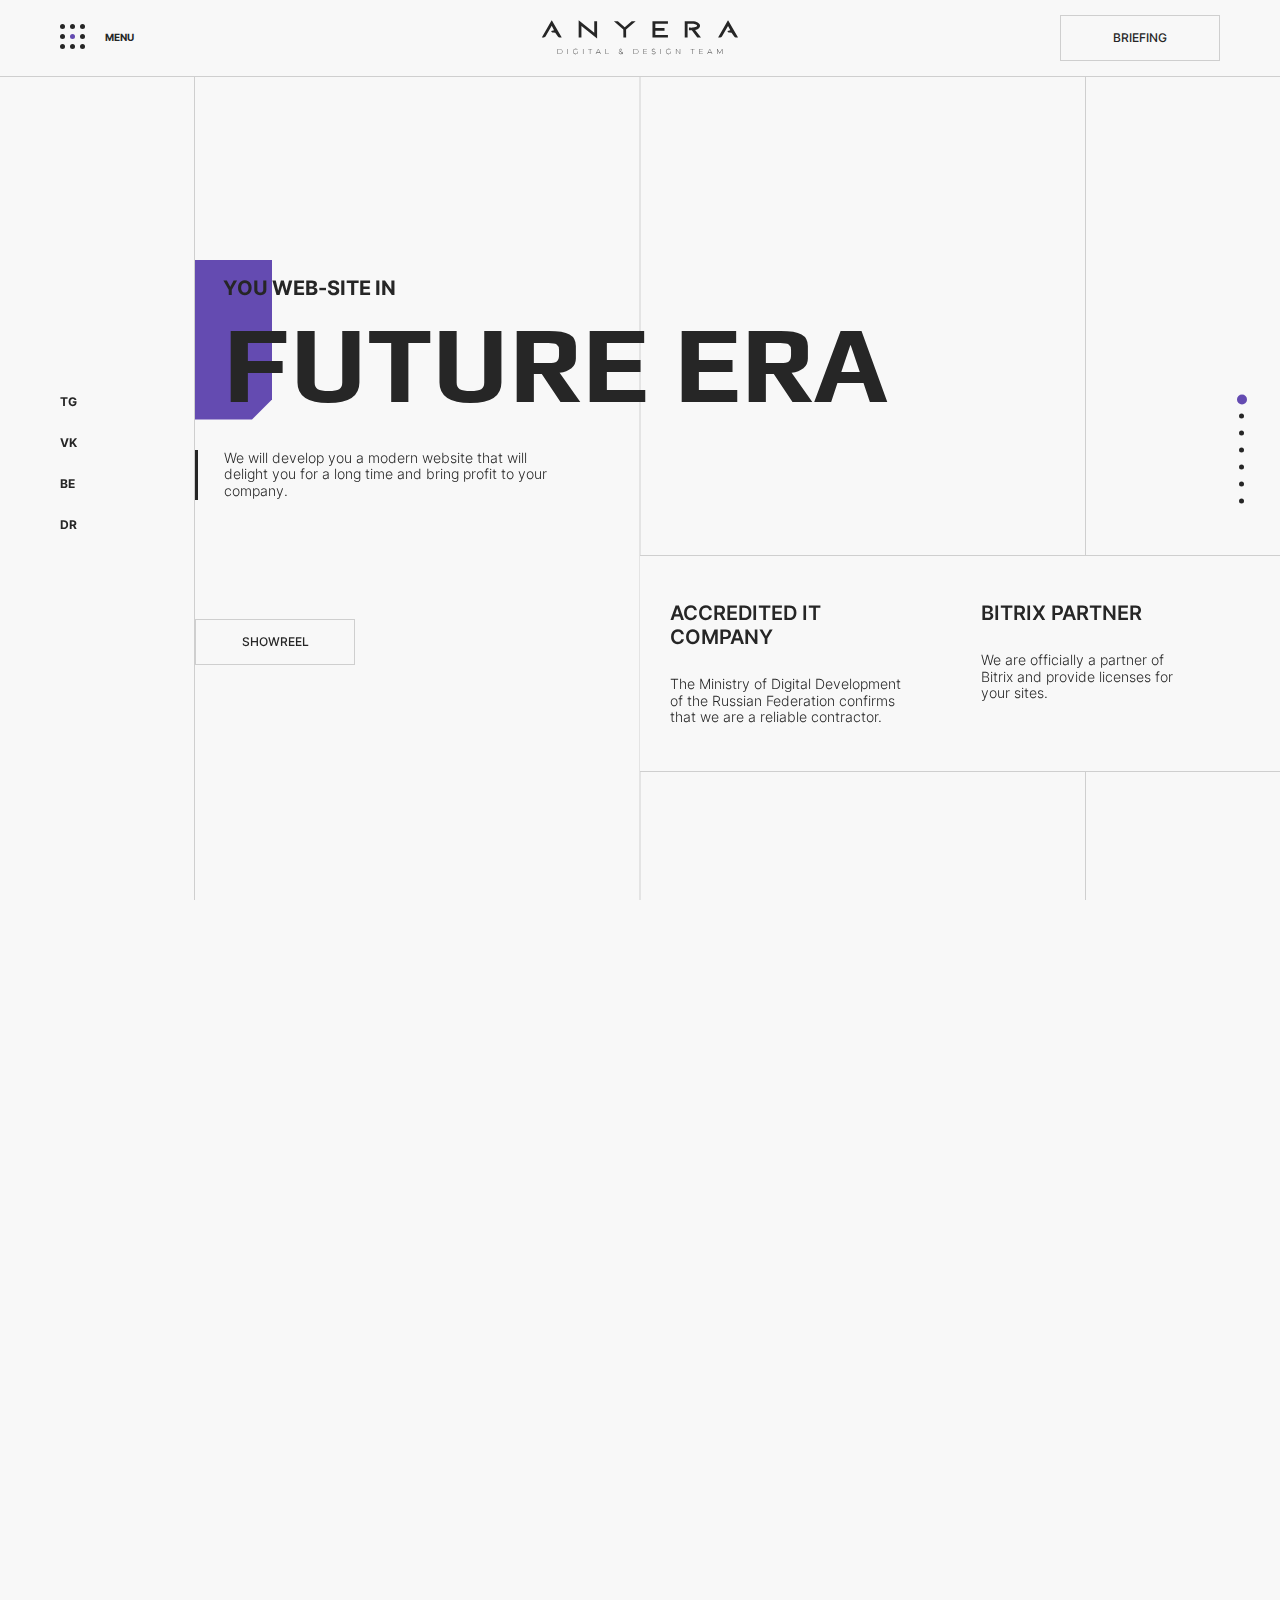
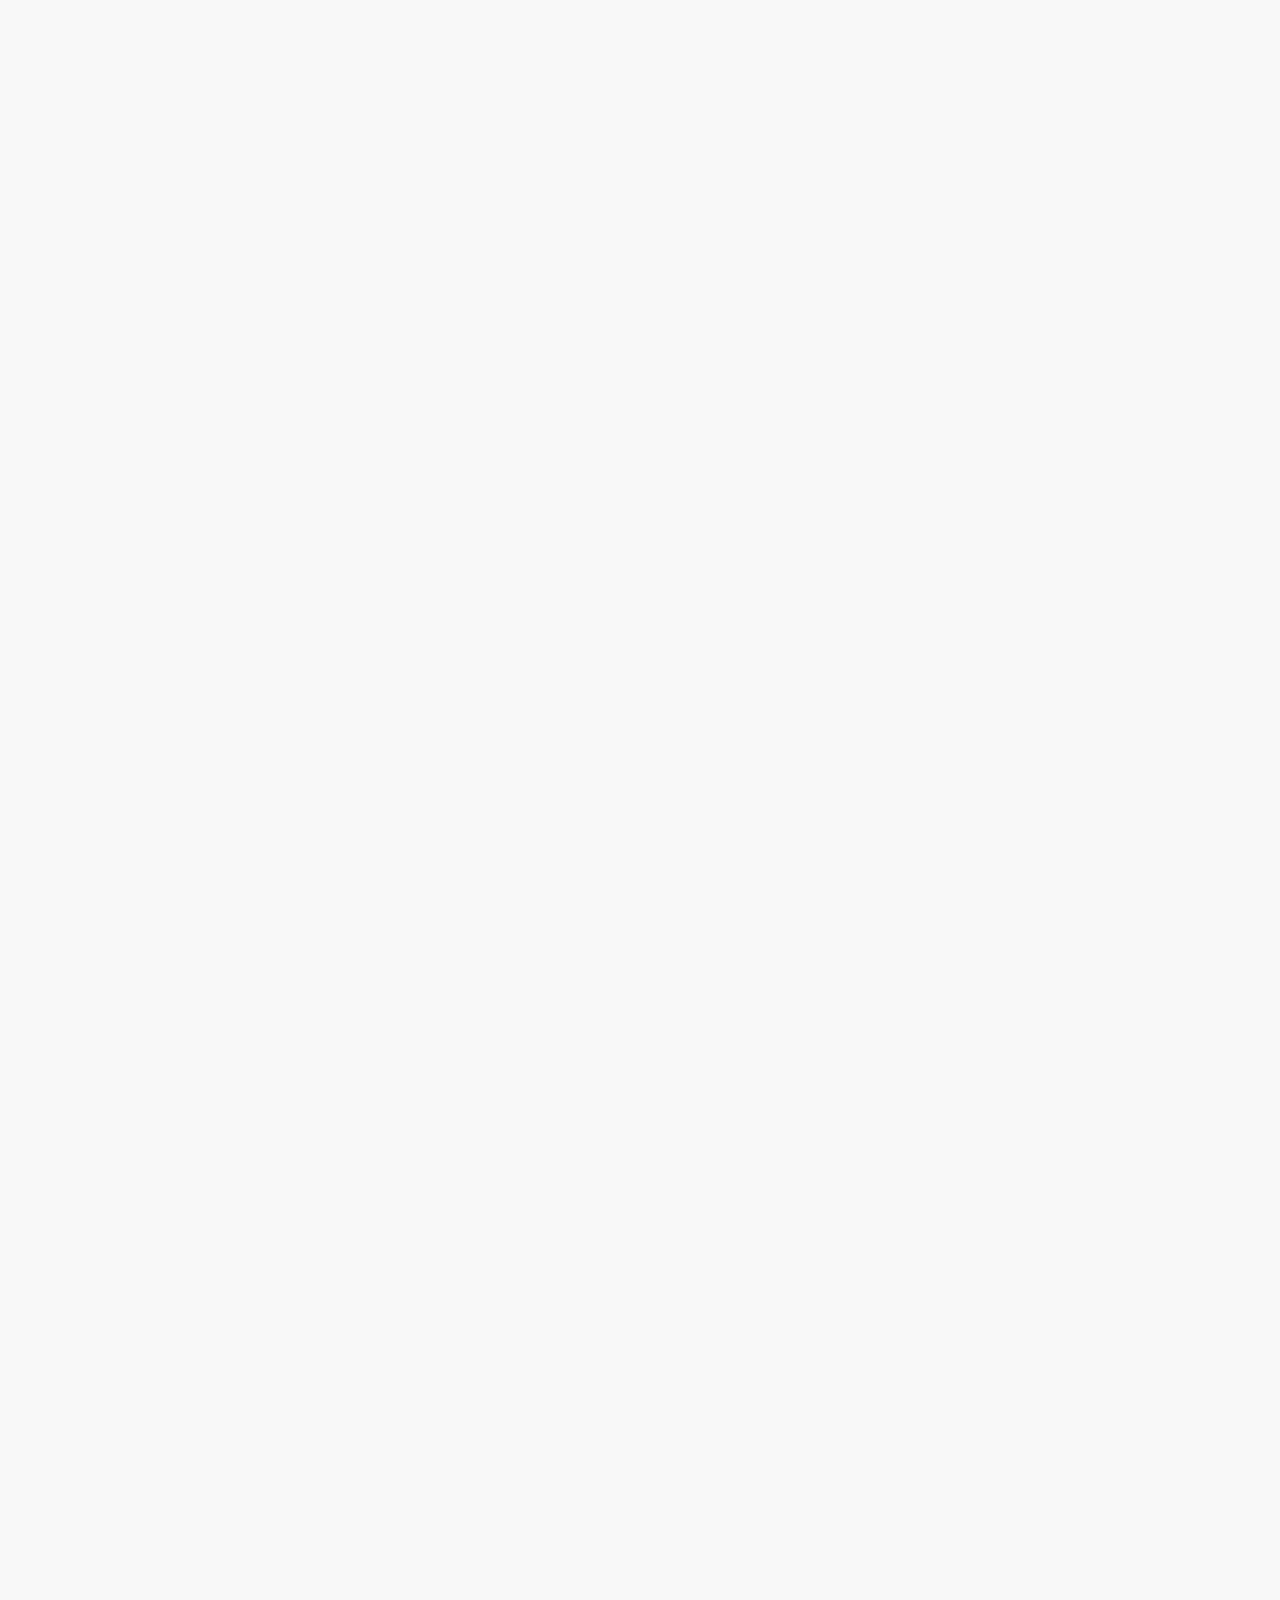
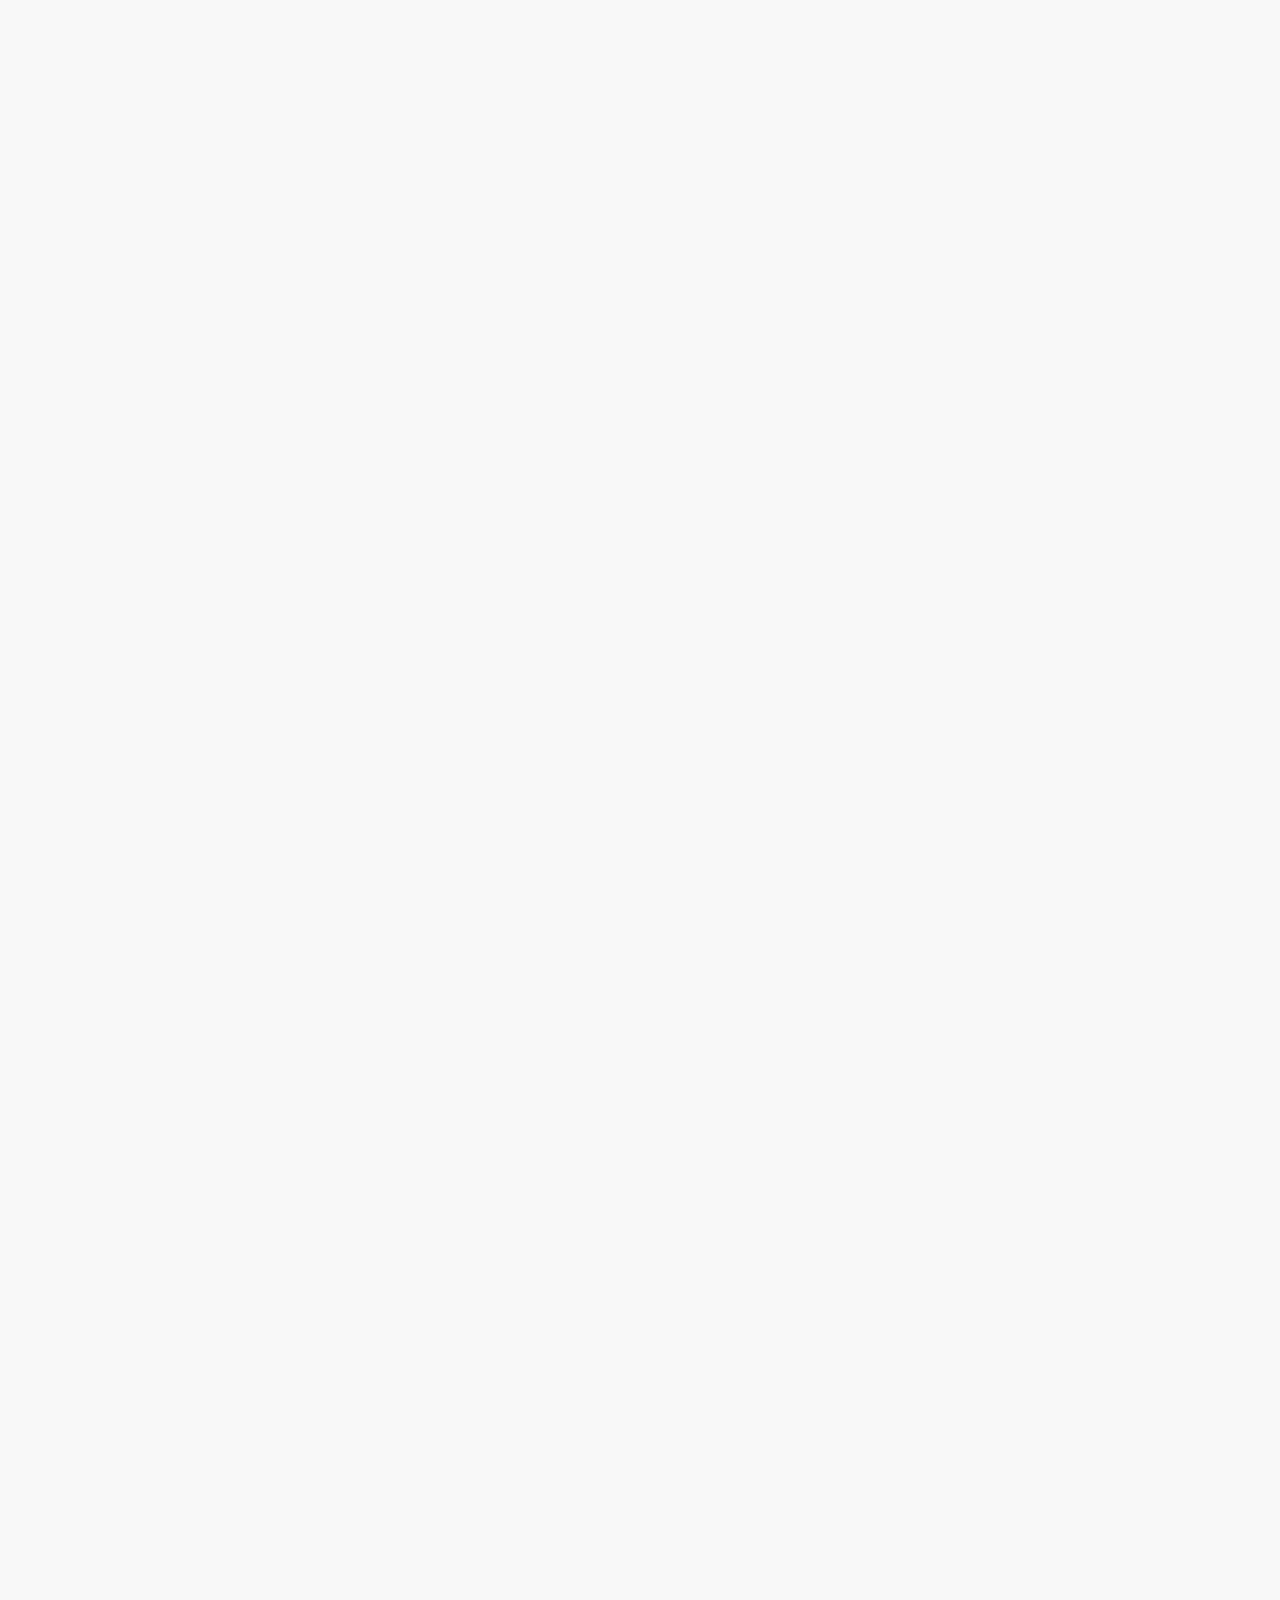
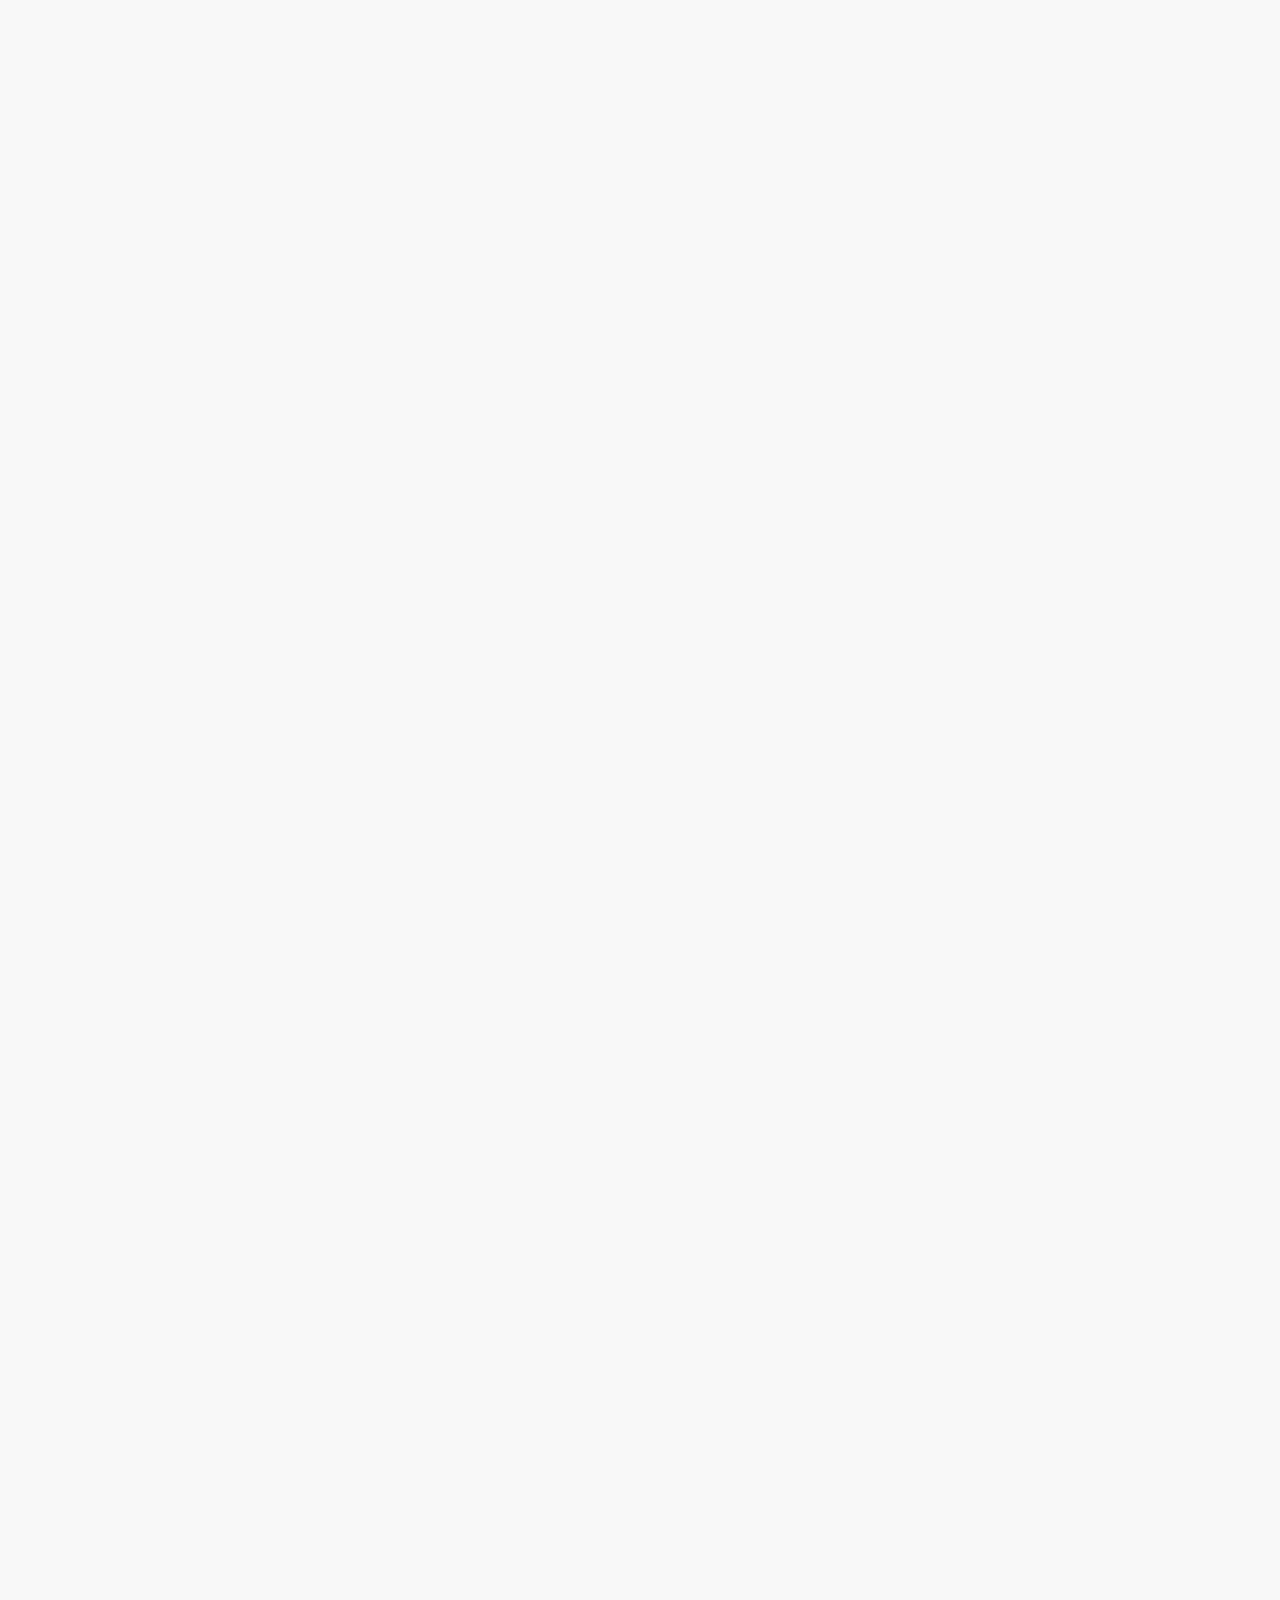
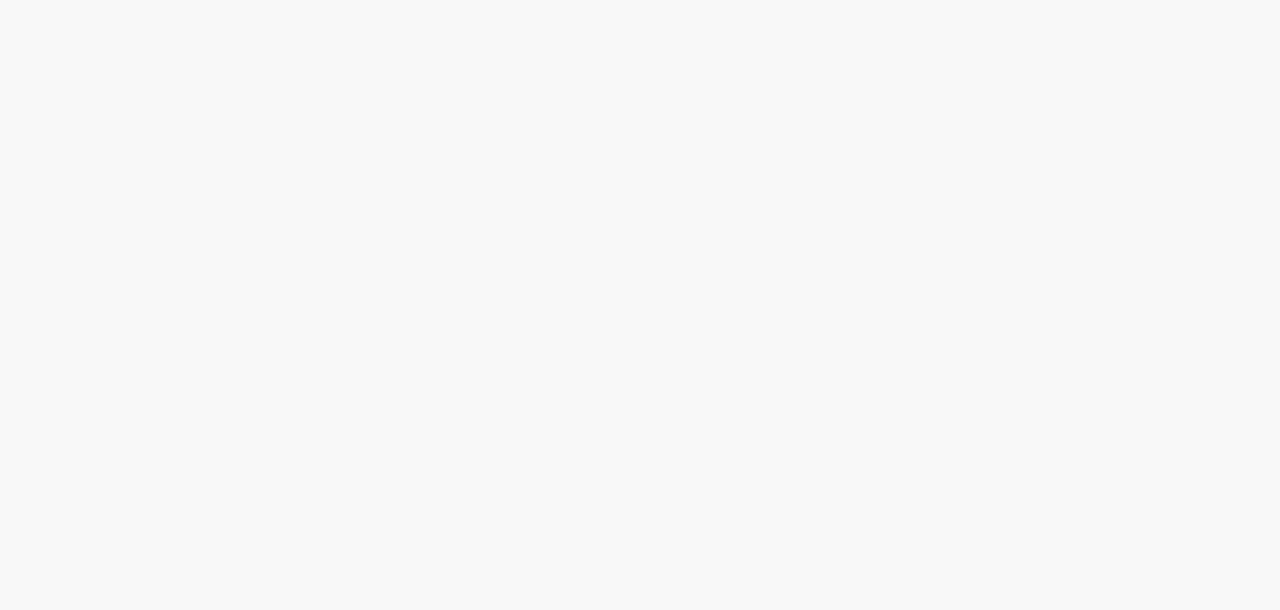
==== index.html @ 7d2401bb "fix" ====
<!DOCTYPE html>
<html lang="en">
<head>
  <meta charset="UTF-8">
  <meta http-equiv="X-UA-Compatible" content="IE=edge">
  <meta name="viewport" content="width=device-width, initial-scale=1.0">
  <title>Anyera</title>
  <link rel="shortcut icon" href="img/favicon.ico" type="image/x-icon">
  <link rel="stylesheet" href="css/swiper.min.css">
  <link rel="stylesheet" href="css/normalize.css">
  <link rel="stylesheet" href="css/typography.css">
  <link rel="stylesheet" href="css/fonts.css">
  <link rel="stylesheet" href="css/style.css">
  <link rel="stylesheet" href="css/media.css">
  <script>window.console = window.console || function(t) {};</script>
</head>
<body>          
  <div class="overlay"></div>
  <div class="preloader">
    <div class="preloader__top"></div>
    <svg class="preloader__image" role="img" width="25" height="25" viewBox="0 0 25 25" fill="none"
         xmlns="http://www.w3.org/2000/svg">
      <circle cx="2.5" cy="22.5" r="2.5"/>
      <circle cx="2.5" cy="12.5" r="2.5"/>
      <circle cx="2.5" cy="2.5" r="2.5"/>
      <circle cx="12.5" cy="2.5" r="2.5"/>
      <circle cx="22.5" cy="2.5" r="2.5"/>
      <circle cx="22.5" cy="12.5" r="2.5"/>
      <circle cx="12.5" cy="12.5" r="2.5"/>
      <circle cx="12.5" cy="22.5" r="2.5"/>
      <circle cx="22.5" cy="22.5" r="2.5"/>
    </svg>
    <div class="preloader__bottom"></div>
  </div>
  
  <header class="header">
    <div class="header__progress">
      <div class="header__progress_bar"></div>
    </div>
  
    <div class="container">
      <div class="header__content">
        <button class="header__burger" aria-label="Открыть меню">
        <span>
          <svg width="25" height="25" viewBox="0 0 25 25" fill="none" xmlns="http://www.w3.org/2000/svg">
            <circle cx="2.5" cy="22.5" r="2.5"/>
            <circle cx="2.5" cy="12.5" r="2.5"/>
            <circle cx="2.5" cy="2.5" r="2.5"/>
            <circle cx="12.5" cy="2.5" r="2.5"/>
            <circle cx="22.5" cy="2.5" r="2.5"/>
            <circle cx="22.5" cy="12.5" r="2.5"/>
            <circle cx="12.5" cy="12.5" r="2.5"/>
            <circle cx="12.5" cy="22.5" r="2.5"/>
            <circle cx="22.5" cy="22.5" r="2.5"/>
          </svg>
        </span>
          <span>MENU</span>
        </button>
      
        <a class="header__name" href="index.html">
          <svg width="230" height="41" viewBox="0 0 230 41" fill="none" xmlns="http://www.w3.org/2000/svg">
            <path
                d="M69.2478 5.23767H72.1008V22.5597L56.4295 9.96556V21.5H53.658V4.17797L69.2478 16.6906V5.23767ZM110.659 5.23767L101.081 13.5522L101.142 21.5H98.3912L98.3097 13.5522L88.8947 5.23767H92.8686L99.7362 11.2087L106.665 5.23767H110.659ZM142.933 7.86654H130.359V12.0442H139.53V14.6527H130.359V18.9119H142.933V21.5H127.465V5.23767H142.933V7.86654ZM175.971 21.5H172.262L166.821 14.2247H163.948V11.6163H164.681L166.739 11.6366C166.998 11.6366 167.412 11.623 167.983 11.5959C168.92 11.5008 169.783 11.3038 170.571 11.0049C171.576 10.6109 172.079 10.1761 172.079 9.70064C172.079 9.30665 171.664 8.91945 170.836 8.53904C170.36 8.32167 169.83 8.15864 169.246 8.04995C168.662 7.92768 168.071 7.86654 167.473 7.86654H162.582V21.5H159.729V5.23767H167.473C169.565 5.23767 171.304 5.63166 172.69 6.41964C173.41 6.84081 173.974 7.3299 174.382 7.88692C174.803 8.44394 175.013 9.04851 175.013 9.70064C175.013 10.7875 174.558 11.6842 173.648 12.3906C172.738 13.0835 171.569 13.593 170.143 13.9191L175.971 21.5Z"
                fill="currentColor"/>
            <path
                d="M18.7686 21.4573C19.5455 21.4573 20.2634 21.0428 20.6518 20.3699L26.7288 9.84136L29.0287 14.1988L26.2943 14.8824C26.1455 14.9195 26.081 15.0949 26.1701 15.2197L26.4754 15.6471C26.853 16.1757 27.4471 16.5078 28.0952 16.5525L30.2246 16.6993L32.8665 20.5197C33.2726 21.1069 33.941 21.4573 34.655 21.4573H36.4174C36.5852 21.4573 36.6898 21.2753 36.6053 21.1303L26.9174 4.51977C26.8333 4.37562 26.6249 4.37599 26.5413 4.52043L16.9319 21.131C16.8481 21.2759 16.9527 21.4573 17.1202 21.4573H18.7686Z"
                fill="currentColor"/>
            <path
                d="M195.066 21.4934C195.843 21.4934 196.561 21.0788 196.95 20.4059L203.027 9.87743L205.327 14.2348L202.592 14.9184C202.443 14.9556 202.379 15.131 202.468 15.2558L202.773 15.6832C203.151 16.2118 203.745 16.5439 204.393 16.5886L206.522 16.7354L209.164 20.5557C209.57 21.1429 210.239 21.4934 210.953 21.4934H212.715C212.883 21.4934 212.988 21.3113 212.903 21.1664L203.215 4.55584C203.131 4.41169 202.923 4.41206 202.839 4.55651L193.23 21.167C193.146 21.312 193.251 21.4934 193.418 21.4934H195.066Z"
                fill="currentColor"/>
            <path
                d="M32.6245 38.1058V32.8804H34.6923C35.2447 32.8804 35.7299 32.9924 36.1479 33.2163C36.566 33.4403 36.8895 33.7488 37.1184 34.142C37.3523 34.5351 37.4692 34.9855 37.4692 35.4931C37.4692 36.0007 37.3523 36.4511 37.1184 36.8443C36.8895 37.2374 36.566 37.546 36.1479 37.7699C35.7299 37.9939 35.2447 38.1058 34.6923 38.1058H32.6245ZM33.0052 37.7625H34.6624C35.1551 37.7625 35.5831 37.6654 35.9464 37.4713C36.3097 37.2772 36.5909 37.011 36.7899 36.6726C36.989 36.3292 37.0885 35.936 37.0885 35.4931C37.0885 35.0502 36.989 34.6596 36.7899 34.3211C36.5909 33.9778 36.3097 33.709 35.9464 33.5149C35.5831 33.3209 35.1551 33.2238 34.6624 33.2238H33.0052V37.7625ZM42.5242 38.1058V32.8804H42.9049V38.1058H42.5242ZM50.6902 38.1432C50.297 38.1432 49.9338 38.0785 49.6003 37.9491C49.2669 37.8147 48.9758 37.6281 48.7269 37.3892C48.4831 37.1503 48.294 36.8716 48.1596 36.5531C48.0252 36.2297 47.9581 35.8763 47.9581 35.4931C47.9581 35.1099 48.0252 34.7591 48.1596 34.4406C48.294 34.1171 48.4856 33.8359 48.7344 33.5971C48.9832 33.3582 49.2719 33.174 49.6003 33.0447C49.9338 32.9103 50.2995 32.8431 50.6977 32.8431C51.0759 32.8431 51.4267 32.9028 51.7502 33.0223C52.0737 33.1417 52.3499 33.3209 52.5788 33.5597L52.3399 33.8135C52.111 33.5896 51.8597 33.4303 51.586 33.3358C51.3172 33.2412 51.0236 33.194 50.7051 33.194C50.3667 33.194 50.0532 33.2512 49.7646 33.3656C49.4759 33.4801 49.2246 33.6418 49.0106 33.8509C48.7966 34.0599 48.6299 34.3037 48.5105 34.5824C48.396 34.8611 48.3388 35.1647 48.3388 35.4931C48.3388 35.8216 48.396 36.1252 48.5105 36.4038C48.6299 36.6825 48.7966 36.9264 49.0106 37.1354C49.2246 37.3444 49.4759 37.5062 49.7646 37.6206C50.0532 37.7351 50.3667 37.7923 50.7051 37.7923C51.0137 37.7923 51.3048 37.745 51.5785 37.6505C51.8572 37.5559 52.111 37.3992 52.3399 37.1802L52.5564 37.4713C52.3225 37.6953 52.0413 37.8645 51.7129 37.9789C51.3894 38.0884 51.0485 38.1432 50.6902 38.1432ZM52.1906 37.434V35.5155H52.5564V37.4713L52.1906 37.434ZM57.9642 38.1058V32.8804H58.3449V38.1058H57.9642ZM64.8985 38.1058V33.2238H63.0174V32.8804H67.1604V33.2238H65.2792V38.1058H64.8985ZM70.7011 38.1058L73.1048 32.8804H73.4855L75.8892 38.1058H75.4786L73.2093 33.1193H73.3735L71.1117 38.1058H70.7011ZM71.582 36.6353L71.7089 36.3143H74.8366L74.9635 36.6353H71.582ZM80.5702 38.1058V32.8804H80.9509V37.7625H83.9593V38.1058H80.5702ZM95.4984 38.1432C95.17 38.1432 94.8764 38.0884 94.6176 37.9789C94.3638 37.8694 94.1622 37.7177 94.0129 37.5236C93.8686 37.3245 93.7965 37.0956 93.7965 36.8368C93.7965 36.6228 93.8437 36.4262 93.9383 36.2471C94.0328 36.063 94.1871 35.8813 94.4011 35.7021C94.6201 35.518 94.9112 35.3239 95.2745 35.1199C95.593 34.9358 95.8443 34.7765 96.0284 34.6421C96.2126 34.5078 96.342 34.3784 96.4166 34.254C96.4913 34.1296 96.5286 33.9952 96.5286 33.8509C96.5286 33.6369 96.4564 33.4652 96.3121 33.3358C96.1728 33.2064 95.9712 33.1417 95.7075 33.1417C95.4288 33.1417 95.2098 33.2139 95.0505 33.3582C94.8963 33.4975 94.8191 33.6841 94.8191 33.918C94.8191 34.0275 94.8366 34.132 94.8714 34.2316C94.9062 34.3311 94.9684 34.4431 95.058 34.5675C95.1526 34.6869 95.282 34.8362 95.4462 35.0154L98.2157 37.9341L97.9917 38.1805L95.1401 35.1796C94.9659 34.9955 94.8291 34.8337 94.7296 34.6944C94.63 34.555 94.5604 34.4257 94.5205 34.3062C94.4857 34.1818 94.4683 34.0524 94.4683 33.918C94.4683 33.7041 94.5181 33.5174 94.6176 33.3582C94.7221 33.1989 94.8664 33.0745 95.0505 32.9849C95.2397 32.8954 95.4586 32.8506 95.7075 32.8506C95.9414 32.8506 96.1429 32.8904 96.3121 32.97C96.4863 33.0496 96.6207 33.1641 96.7152 33.3134C96.8098 33.4577 96.857 33.6344 96.857 33.8434C96.857 34.0275 96.8123 34.1992 96.7227 34.3585C96.6381 34.5127 96.4938 34.6695 96.2897 34.8288C96.0857 34.983 95.807 35.1597 95.4537 35.3588C95.1252 35.5479 94.8664 35.7196 94.6773 35.8738C94.4882 36.0281 94.3538 36.1799 94.2742 36.3292C94.1996 36.4735 94.1622 36.6328 94.1622 36.8069C94.1622 37.011 94.2195 37.1901 94.3339 37.3444C94.4484 37.4987 94.6051 37.6181 94.8042 37.7027C95.0082 37.7873 95.2446 37.8296 95.5134 37.8296C95.8717 37.8296 96.1902 37.7575 96.4689 37.6132C96.7476 37.4639 96.9815 37.2399 97.1706 36.9413C97.3597 36.6427 97.4965 36.267 97.5811 35.8141L97.8872 35.9112C97.7926 36.4038 97.6359 36.8169 97.4169 37.1503C97.1979 37.4788 96.9267 37.7276 96.6032 37.8968C96.2798 38.061 95.9115 38.1432 95.4984 38.1432ZM108.593 38.1058V32.8804H110.66C111.213 32.8804 111.698 32.9924 112.116 33.2163C112.534 33.4403 112.858 33.7488 113.086 34.142C113.32 34.5351 113.437 34.9855 113.437 35.4931C113.437 36.0007 113.32 36.4511 113.086 36.8443C112.858 37.2374 112.534 37.546 112.116 37.7699C111.698 37.9939 111.213 38.1058 110.66 38.1058H108.593ZM108.973 37.7625H110.631C111.123 37.7625 111.551 37.6654 111.914 37.4713C112.278 37.2772 112.559 37.011 112.758 36.6726C112.957 36.3292 113.057 35.936 113.057 35.4931C113.057 35.0502 112.957 34.6596 112.758 34.3211C112.559 33.9778 112.278 33.709 111.914 33.5149C111.551 33.3209 111.123 33.2238 110.631 33.2238H108.973V37.7625ZM118.828 35.2841H121.657V35.62H118.828V35.2841ZM118.873 37.7625H122.098V38.1058H118.492V32.8804H121.986V33.2238H118.873V37.7625ZM128.592 38.1432C128.204 38.1432 127.835 38.0785 127.487 37.9491C127.144 37.8147 126.877 37.643 126.688 37.434L126.86 37.1503C127.039 37.3345 127.283 37.4912 127.592 37.6206C127.905 37.745 128.236 37.8072 128.584 37.8072C128.933 37.8072 129.216 37.7625 129.435 37.6729C129.659 37.5783 129.824 37.4539 129.928 37.2996C130.038 37.1454 130.092 36.9737 130.092 36.7846C130.092 36.5606 130.033 36.3815 129.913 36.2471C129.794 36.1127 129.637 36.0057 129.443 35.9261C129.249 35.8465 129.037 35.7793 128.808 35.7245C128.579 35.6698 128.348 35.6126 128.114 35.5529C127.88 35.4882 127.666 35.406 127.472 35.3065C127.278 35.207 127.121 35.0726 127.002 34.9034C126.887 34.7292 126.83 34.5053 126.83 34.2316C126.83 33.9827 126.895 33.7538 127.024 33.5448C127.154 33.3358 127.355 33.1666 127.629 33.0372C127.903 32.9078 128.253 32.8431 128.681 32.8431C128.97 32.8431 129.254 32.8854 129.532 32.97C129.816 33.0546 130.057 33.1691 130.257 33.3134L130.115 33.6195C129.896 33.4702 129.659 33.3607 129.406 33.291C129.157 33.2163 128.915 33.179 128.681 33.179C128.348 33.179 128.072 33.2263 127.853 33.3209C127.634 33.4154 127.472 33.5423 127.368 33.7016C127.263 33.8558 127.211 34.03 127.211 34.2241C127.211 34.4481 127.268 34.6272 127.383 34.7616C127.502 34.8959 127.659 35.0029 127.853 35.0826C128.047 35.1622 128.261 35.2294 128.495 35.2841C128.729 35.3389 128.96 35.3986 129.189 35.4633C129.418 35.523 129.629 35.6026 129.824 35.7021C130.018 35.8017 130.174 35.936 130.294 36.1053C130.413 36.2745 130.473 36.4934 130.473 36.7622C130.473 37.006 130.406 37.2349 130.271 37.4489C130.137 37.6579 129.931 37.8271 129.652 37.9565C129.378 38.081 129.025 38.1432 128.592 38.1432ZM135.5 38.1058V32.8804H135.88V38.1058H135.5ZM143.666 38.1432C143.272 38.1432 142.909 38.0785 142.576 37.9491C142.242 37.8147 141.951 37.6281 141.702 37.3892C141.459 37.1503 141.269 36.8716 141.135 36.5531C141.001 36.2297 140.934 35.8763 140.934 35.4931C140.934 35.1099 141.001 34.7591 141.135 34.4406C141.269 34.1171 141.461 33.8359 141.71 33.5971C141.959 33.3582 142.247 33.174 142.576 33.0447C142.909 32.9103 143.275 32.8431 143.673 32.8431C144.051 32.8431 144.402 32.9028 144.726 33.0223C145.049 33.1417 145.325 33.3209 145.554 33.5597L145.315 33.8135C145.086 33.5896 144.835 33.4303 144.561 33.3358C144.293 33.2412 143.999 33.194 143.681 33.194C143.342 33.194 143.029 33.2512 142.74 33.3656C142.451 33.4801 142.2 33.6418 141.986 33.8509C141.772 34.0599 141.605 34.3037 141.486 34.5824C141.371 34.8611 141.314 35.1647 141.314 35.4931C141.314 35.8216 141.371 36.1252 141.486 36.4038C141.605 36.6825 141.772 36.9264 141.986 37.1354C142.2 37.3444 142.451 37.5062 142.74 37.6206C143.029 37.7351 143.342 37.7923 143.681 37.7923C143.989 37.7923 144.28 37.745 144.554 37.6505C144.833 37.5559 145.086 37.3992 145.315 37.1802L145.532 37.4713C145.298 37.6953 145.017 37.8645 144.688 37.9789C144.365 38.0884 144.024 38.1432 143.666 38.1432ZM145.166 37.434V35.5155H145.532V37.4713L145.166 37.434ZM150.94 38.1058V32.8804H151.261L154.986 37.6355H154.814V32.8804H155.195V38.1058H154.881L151.149 33.3507H151.32V38.1058H150.94ZM167.402 38.1058V33.2238H165.521V32.8804H169.664V33.2238H167.783V38.1058H167.402ZM174.676 35.2841H177.505V35.62H174.676V35.2841ZM174.721 37.7625H177.946V38.1058H174.34V32.8804H177.834V33.2238H174.721V37.7625ZM182.193 38.1058L184.597 32.8804H184.977L187.381 38.1058H186.97L184.701 33.1193H184.865L182.603 38.1058H182.193ZM183.074 36.6353L183.201 36.3143H186.328L186.455 36.6353H183.074ZM192.062 38.1058V32.8804H192.383L194.809 37.0682H194.637L197.056 32.8804H197.37L197.377 38.1058H197.004L196.996 33.4552H197.101L194.809 37.4116H194.622L192.323 33.4552H192.435V38.1058H192.062Z"
                fill="currentColor"/>
          </svg>
        </a>
      
        <button class="btn button__project header__project">
          <span class="button__text">BRIEFING</span>
          <span class="button__hover"></span>
        </button>
      </div>
    </div>
  </header>
  
  <main class="main"  data-scroll-speed="10" data-scroll-container="" id="top">
    <div class="main__dots" data-scroll data-scroll-sticky data-scroll-target="#top">
      <ul class="main__dots_list">
        <li><a data-scroll-to href="#future__dot" id="future__dots"><span>FUTURE</span></a></li>
        <li><a data-scroll-to href="#services__dot" id="services__dots"><span>SERVICES</span></a></li>
        <li><a data-scroll-to href="#keys__dot" id="keys__dots"><span>KEYS</span></a></li>
        <li><a data-scroll-to href="#team__dot" id="team__dots"><span>TEAM</span></a></li>
        <li><a data-scroll-to href="#technologies__dot" id="technologies__dots"><span>TECHNOLOGIES</span></a></li>
        <li><a data-scroll-to href="#public__dot" id="public__dots"><span>PUBLICATION</span></a></li>
        <li><a data-scroll-to href="#footer__dot" id="footer__dots"><span>FOOTER</span></a></li>
      </ul>
    </div>
    <div class="main__section">
      <div class="main__border"></div>
      <section class="digital" id="future__dot">
        <ul class="digital_social_list">
          <li><a href="https://t.me/anyera" target="_blank" class="digital_social_link">TG</a></li>
          <li><a href="https://vk.com/anyera" target="_blank" class="digital_social_link">VK</a></li>
          <li><a href="https://www.behance.net/anyera" target="_blank" class="digital_social_link">BE</a></li>
          <li><a href="#" target="_blank" class="digital_social_link">DR</a></li>
        </ul>
        <div class="inner-container digital__container">
          <div class="digital__info">
            <div class="digital__head">
              <span class="digital__head_block"><span>Y</span><span>O</span><span>U</span> <span>W</span><span>E</span><span>B</span><span>-</span><span>S</span><span>I</span><span>T</span><span>E</span> <span>I</span><span>N</span></span>
              <h1 class="digital__head_block"><span>F</span><span>U</span><span>T</span><span>U</span><span>R</span><span>E</span> <span>E</span><span>R</span><span>A</span></h1>
            </div>
            
            <p class="digital__desc">
              We will develop you a modern website that will delight you for a long time and bring profit to your company.
            </p>
            
            <button class="btn button__project showreel__button">
              <span class="button__text">SHOWREEL</span>
              <span class="button__hover"></span>
            </button>
          </div>
        </div>
        <div class="inner-container accredited__container">
          <ul class="accredited__list">
            <li class="accredited__item">
              <p class="accredited__head">ACCREDITED IT COMPANY</p>
              <p class="accredited__desc">The Ministry of Digital Development of the Russian Federation confirms that we are a reliable contractor.</p>
            </li>
            <li class="accredited__item">
              <p class="accredited__head">BITRIX PARTNER</p>
              <p class="accredited__desc">We are officially a partner of Bitrix and provide licenses for your sites.</p>
            </li>
          </ul>
        </div>
      </section>
      <section class="services" id="services__dot">
        <div class="inner-container services__container">
          <ul class="services__list">
            <li class="services__item">
              <ul class="services__sublist">
                <li class="services__subitem">
                  <p class="services__subitem_head">WEB - DEVELOPMENT</p>
                  <p class="services__subitem_desc">A team of full-cycle digital specialists, we develop functional products of a wide range from idea to implementation</p>
                </li>
                <li class="services__subitem">
                  <p class="services__subitem_head">DIGITAL DESIGN</p>
                  <p class="services__subitem_desc">We are officially a partner of Bitrix and provide licenses for your sites.</p>
                </li>
                <li class="services__subitem">
                  <p class="services__subitem_head">SUPPORT</p>
                  <p class="services__subitem_desc">We are officially a partner of Bitrix and provide licenses for your sites.</p>
                </li>
              </ul>
            </li>
            <li class="services__item">
              <div class="services__top">
                <h2 class="services__head">SERVICES</h2>
                <p class="services__desc">We are a small team of full-cycle digital specialists, developing functional products of a wide range from idea to implementation. You can order the development of any software for the web from us</p>
              </div>
              <div class="services__bottom">
                <button class="btn button__project services__button">
                  <span class="button__text">ALL SERVICES</span>
                  <span class="button__hover"></span>
                </button>
              </div>
            </li>
          </ul>
        </div>
      </section>
      <section class="projects" id="keys__dot">
        <div class="inner-container projects__container">
          <div class="projects__list_filter">
            <ul class="projects__block_list">
              <li class="projects__block_item">
                <p class="projects__block_name">ANYERA</p>
                <h2 class="projects__block_head">KEYS</h2>
              </li>
              <li class="projects__block_item">
                <p class="projects__block_desc">Not all of our works are presented here, but some of the latest ones, if you want to see more, click on the button</p>
                <button class="btn button__project project__button">
                  <span class="button__text">ALL KEYS</span>
                  <span class="button__hover"></span>
                </button>
              </li>
            </ul>
            <ul class="projects__list">
              <li class="projects__item filter__item" data-category="first__construction second__corporate second__catalog third__uiux">
                <div class="projects__padding">
                  <div class="projects__item_block">
                    <p class="projects__heading">SPA - сайт волейбольной школы</p>
                    <div class="projects__hover">
                      <img src="img/project/project_6.webp" alt="">
                      <div class="projects__info">
                        <div class="projects__tags">
                          <p class="projects__tag">UI/UX</p>
                          <p class="projects__tag">1CBITRIX</p>
                          <p class="projects__tag">ПРОЕКТИРОВАНИЕ</p>
                          <p class="projects__tag">БАЗОВОЕ SEO</p>
                        </div>
                        <p class="projects__description">Aloe</p>
                      </div>
                    </div>
                  </div>
                  <button onclick="document.location='#'" class="button__project projects__link">
                    <span class="button__text">Перейти на сайт</span>
                    <span class="button__hover"></span>
                  </button>
                  <div class="projects_back">
                    <div class="projects__back_color" style="background-color: #9B1E21"></div>
                  </div>
                </div>
              </li>
              <li class="projects__item filter__item" data-category="first__tourism first__construction second__catalog third__uiux third__analytics">
                <div class="projects__padding">
                  <div class="projects__item_block">
                    <p class="projects__heading">SPA - сайт волейбольной школы</p>
                    <div class="projects__hover">
                      <img src="img/project/project_1.webp" alt="">
                      <div class="projects__info">
                        <div class="projects__tags">
                          <p class="projects__tag">UI/UX</p>
                          <p class="projects__tag">1CBITRIX</p>
                          <p class="projects__tag">ПРОЕКТИРОВАНИЕ</p>
                          <p class="projects__tag">БАЗОВОЕ SEO</p>
                        </div>
                        <p class="projects__description">Lavender</p>
                      </div>
                    </div>
                  </div>
                  <button onclick="document.location='#'" class="button__project projects__link">
                    <span class="button__text">Перейти на сайт</span>
                    <span class="button__hover"></span>
                  </button>
                  <div class="projects_back">
                    <div class="projects__back_color" style="background-color: #303337"></div>
                  </div>
                </div>
              </li>
              <li class="projects__item filter__item" data-category="first__construction second__service third__uiux third__analytics third__design">
                <div class="projects__padding">
                  <div class="projects__item_block">
                    <p class="projects__heading">SPA - сайт волейбольной школы</p>
                    <div class="projects__hover">
                      <img src="img/project/project_2.webp" alt="">
                      <div class="projects__info">
                        <div class="projects__tags">
                          <p class="projects__tag">UI/UX</p>
                          <p class="projects__tag">1CBITRIX</p>
                          <p class="projects__tag">ПРОЕКТИРОВАНИЕ</p>
                          <p class="projects__tag">БАЗОВОЕ SEO</p>
                        </div>
                        <p class="projects__description">Stinging Nettle</p>
                      </div>
                    </div>
                  </div>
                  <button onclick="document.location='#'" class="button__project projects__link">
                    <span class="button__text">Перейти на сайт</span>
                    <span class="button__hover"></span>
                  </button>
                  <div class="projects_back">
                    <div class="projects__back_color" style="background-color: #526DD4"></div>
                  </div>
                </div>
              </li>
              <li class="projects__item filter__item" data-category="first__construction first__logistic second__service third__analytics">
                <div class="projects__padding">
                  <div class="projects__item_block">
                    <p class="projects__heading">SPA - сайт волейбольной школы</p>
                    <div class="projects__hover">
                      <img src="img/project/project_3.webp" alt="">
                      <div class="projects__info">
                        <div class="projects__tags">
                          <p class="projects__tag">UI/UX</p>
                          <p class="projects__tag">1CBITRIX</p>
                          <p class="projects__tag">ПРОЕКТИРОВАНИЕ</p>
                          <p class="projects__tag">БАЗОВОЕ SEO</p>
                        </div>
                        <p class="projects__description">gorse</p>
                      </div>
                    </div>
                  </div>
                  <button onclick="document.location='#'" class="button__project projects__link">
                    <span class="button__text">Перейти на сайт</span>
                    <span class="button__hover"></span>
                  </button>
                  <div class="projects_back">
                    <div class="projects__back_color" style="background-color: #2B5090"></div>
                  </div>
                </div>
              </li>
              <li class="projects__item filter__item" data-category="first__construction second__service third__design">
                <div class="projects__padding">
                  <div class="projects__item_block">
                    <p class="projects__heading">SPA - сайт волейбольной школы</p>
                    <div class="projects__hover">
                      <img src="img/project/project_4.webp" alt="">
                      <div class="projects__info">
                        <div class="projects__tags">
                          <p class="projects__tag">UI/UX</p>
                          <p class="projects__tag">1CBITRIX</p>
                          <p class="projects__tag">ПРОЕКТИРОВАНИЕ</p>
                          <p class="projects__tag">БАЗОВОЕ SEO</p>
                        </div>
                        <p class="projects__description">Hemp</p>
                      </div>
                    </div>
                  </div>
                  <button onclick="document.location='#'" class="button__project projects__link">
                    <span class="button__text">Перейти на сайт</span>
                    <span class="button__hover"></span>
                  </button>
                  <div class="projects_back">
                    <div class="projects__back_color" style="background-color: #A20109"></div>
                  </div>
                </div>
              </li>
              <li class="projects__item filter__item" data-category="first__tourism first__auto second__portal third__design">
                <div class="projects__padding">
                  <div class="projects__item_block">
                    <p class="projects__heading">SPA - сайт волейбольной школы</p>
                    <div class="projects__hover">
                      <img src="img/project/project_5.webp" alt="">
                      <div class="projects__info">
                        <div class="projects__tags">
                          <p class="projects__tag">UI/UX</p>
                          <p class="projects__tag">1CBITRIX</p>
                          <p class="projects__tag">ПРОЕКТИРОВАНИЕ</p>
                          <p class="projects__tag">БАЗОВОЕ SEO</p>
                        </div>
                        <p class="projects__description">Titan Arum</p>
                      </div>
                    </div>
                  </div>
                  <button onclick="document.location='#'" class="button__project projects__link">
                    <span class="button__text">Перейти на сайт</span>
                    <span class="button__hover"></span>
                  </button>
                  <div class="projects_back">
                    <div class="projects__back_color" style="background-color: #5C7E88"></div>
                  </div>
                </div>
              </li>
            </ul>
          </div>
        </div>
      </section>
      <section class="team" id="team__dot">
        <div class="team__flex">
          <div class="team__left"></div>
          <ul class="team__list">
            <li class="team__item">
              <div class="team__slider swiper-container loading">
                <ul class="team__slider_list swiper-wrapper">
                  <li class="team__slider_item swiper-slide">
                    <div class="team__slider_left">
                      <img src="img/team/team_1.jpg" alt="">
                    </div>
                    <div class="team__slider_right">
                      <p class="team__slider_name">Vladislav</p>
                      <p class="team__slider_head">Founder / General manager / UI/UX</p>
                      <p class="team__slider_info">I created my first website 15 years ago. After a long break, I decided to return to the field and have been engaged in design and development for 5 years now. Now you are watching the development of a new team of which I am the leader.</p>
                    </div>
                  </li>
                  <li class="team__slider_item swiper-slide">
                    <div class="team__slider_left">
                      <img src="img/team/team_2.jpg" alt="">
                    </div>
                    <div class="team__slider_right">
                      <p class="team__slider_name">Vladislav</p>
                      <p class="team__slider_head">Founder / General manager / UI/UX</p>
                      <p class="team__slider_info">I created my first website 15 years ago. After a long break, I decided to return to the field and have been engaged in design and development for 5 years now. Now you are watching the development of a new team of which I am the leader.</p>
                    </div>
                  </li>
                  <li class="team__slider_item swiper-slide">
                    <div class="team__slider_left">
                      <img src="img/team/team_3.jpg" alt="">
                    </div>
                    <div class="team__slider_right">
                      <p class="team__slider_name">Vladislav</p>
                      <p class="team__slider_head">Founder / General manager / UI/UX</p>
                      <p class="team__slider_info">I created my first website 15 years ago. After a long break, I decided to return to the field and have been engaged in design and development for 5 years now. Now you are watching the development of a new team of which I am the leader.</p>
                    </div>
                  </li>
                  <li class="team__slider_item swiper-slide">
                    <div class="team__slider_left">
                      <img src="img/team/team_4.jpg" alt="">
                    </div>
                    <div class="team__slider_right">
                      <p class="team__slider_name">Vladislav</p>
                      <p class="team__slider_head">Founder / General manager / UI/UX</p>
                      <p class="team__slider_info">I created my first website 15 years ago. After a long break, I decided to return to the field and have been engaged in design and development for 5 years now. Now you are watching the development of a new team of which I am the leader.</p>
                    </div>
                  </li>
                  <li class="team__slider_item swiper-slide">
                    <div class="team__slider_left">
                      <img src="img/team/team_5.jpg" alt="">
                    </div>
                    <div class="team__slider_right">
                      <p class="team__slider_name">Vladislav</p>
                      <p class="team__slider_head">Founder / General manager / UI/UX</p>
                      <p class="team__slider_info">I created my first website 15 years ago. After a long break, I decided to return to the field and have been engaged in design and development for 5 years now. Now you are watching the development of a new team of which I am the leader.</p>
                    </div>
                  </li>
                </ul>
                <div class="swiper-pagination team__pagination"></div>
                <div class="swiper-button-prev team__slider_prev">
                  <svg width="17" height="32" viewBox="0 0 17 32" fill="none" xmlns="http://www.w3.org/2000/svg">
                    <path d="M16 31L0.999999 16.15L16 0.999999" stroke="#D3D3D3"/>
                  </svg>
                </div>
                <div class="swiper-button-next team__slider_next">
                  <svg width="17" height="32" viewBox="0 0 17 32" fill="none" xmlns="http://www.w3.org/2000/svg">
                    <path d="M1 1L16 15.85L1 31" stroke="#262626"/>
                  </svg>
                </div>
              </div>
            </li>
            <li class="team__item">
              <div class="team__top">
                <h2 class="team__head">TEAM</h2>
              </div>
              <div class="team__bottom">
                <p class="team__desc">Our team has been in existence for less than a year, despite this, we have already achieved tremendous success in the field of web development and design</p>
                <button class="btn button__project team__button">
                  <span class="button__text">ABOUT US</span>
                  <span class="button__hover"></span>
                </button>
              </div>
            </li>
          </ul>
          <div class="team__right"></div>
        </div>
        <div class="inner-container team__container">
          <ul class="team__works">
            <li class="team__works_item">
              <h3 class="team__works_head">6+</h3>
              <p class="team__works_desc">Experts are already <br>in our team</p>
            </li>
            <li class="team__works_item">
              <h3 class="team__works_head">5+</h3>
              <p class="team__works_desc">Years, Average commercial <br>experience</p>
            </li>
            <li class="team__works_item">
              <h3 class="team__works_head">100+</h3>
              <p class="team__works_desc">Projects <br>implemented</p>
            </li>
          </ul>
        </div>
      </section>
      <section class="technologies" id="technologies__dot">
        <div class="inner-container technologies__container">
          <div class="technologies__empty"></div>
          <div class="technologies__info">
            <div class="technologies__info_top">
              <h2 class="technologies__head">TECHNOLOGIES</h2>
            </div>
            <div class="technologies__info_bottom">
              <p class="technologies__description">We work with a fairly wide stack of technologies, but we will indicate here the most frequently used</p>
            </div>
          </div>
        </div>
        <div class="technologies__border">
          <div class="technologies__block">
            <div class="technologies__flex">
              <div class="technologies__top" data-scroll="" data-scroll-direction="horizontal" data-scroll-speed="3">
                <div class="technologies__slide">
                  <img class="technologies__image" src="img/techno/techno_1.svg" alt="">
                  <p class="technologies__desc">REACT</p>
                </div>
                <div class="technologies__slide">
                  <img class="technologies__image" src="img/techno/techno_2.svg" alt="">
                  <p class="technologies__desc">DJANGO</p>
                </div>
                <div class="technologies__slide">
                  <img class="technologies__image" src="img/techno/techno_3.svg" alt="">
                  <p class="technologies__desc">1C BITRIX</p>
                </div>
                <div class="technologies__slide">
                  <img class="technologies__image" src="img/techno/techno_4.svg" alt="">
                  <p class="technologies__desc">LARAVEL</p>
                </div>
                <div class="technologies__slide">
                  <img class="technologies__image" src="img/techno/techno_5.svg" alt="">
                  <p class="technologies__desc">TILDA</p>
                </div>
                <div class="technologies__slide">
                  <img class="technologies__image" src="img/techno/techno_6.svg" alt="">
                  <p class="technologies__desc">POSTGRESQL</p>
                </div>
                <div class="technologies__slide">
                  <img class="technologies__image" src="img/techno/techno_7.svg" alt="">
                  <p class="technologies__desc">FIGMA</p>
                </div>
              </div>
              <div class="technologies__bottom" data-scroll="" data-scroll-direction="horizontal" data-scroll-speed="-3">
                <div class="technologies__slide">
                  <img class="technologies__image" src="img/techno/techno_8.svg" alt="">
                  <p class="technologies__desc">HTML</p>
                </div>
                <div class="technologies__slide">
                  <img class="technologies__image" src="img/techno/techno_9.svg" alt="">
                  <p class="technologies__desc">CSS</p>
                </div>
                <div class="technologies__slide">
                  <img class="technologies__image" src="img/techno/techno_10.svg" alt="">
                  <p class="technologies__desc">JAVASCRIPT</p>
                </div>
                <div class="technologies__slide">
                  <img class="technologies__image" src="img/techno/techno_11.svg" alt="">
                  <p class="technologies__desc">PHP</p>
                </div>
                <div class="technologies__slide">
                  <img class="technologies__image" src="img/techno/techno_12.svg" alt="">
                  <p class="technologies__desc">PYTHON</p>
                </div>
                <div class="technologies__slide">
                  <img class="technologies__image" src="img/techno/techno_13.svg" alt="">
                  <p class="technologies__desc">MYSQL</p>
                </div>
                <div class="technologies__slide">
                  <img class="technologies__image" src="img/techno/techno_14.svg" alt="">
                  <p class="technologies__desc">PROCREATE</p>
                </div>
              </div>
            </div>
          </div>
        </div>
      </section>
      <section class="public" id="public__dot">
        <div class="inner-container public__container">
          <div class="public__blocks">
            <div class="public__info">
              <h2 class="public__head">PUBLICATION</h2>
              <p class="public__desc">We will develop you a modern website that will delight you for a long time and bring profit to your company.</p>
              <div class="swiper-button-prev public__slider_prev">
                <svg width="17" height="32" viewBox="0 0 17 32" fill="none" xmlns="http://www.w3.org/2000/svg">
                  <path d="M16 31L0.999999 16.15L16 0.999999" stroke="#D3D3D3"/>
                </svg>
              </div>
              <div class="swiper-button-next public__slider_next">
                <svg width="17" height="32" viewBox="0 0 17 32" fill="none" xmlns="http://www.w3.org/2000/svg">
                  <path d="M1 1L16 15.85L1 31" stroke="#262626"/>
                </svg>
              </div>
            </div>
            <div class="public__flex">
              <div class="public__slider swiper-container loading">
                <ul class="public__list swiper-wrapper">
                  <li class="public__item swiper-slide">
                    <div class="public__height">
                      <div class="public__top">
                        <ul class="public__tags">
                          <li class="public__tag">#animation</li>
                          <li class="public__tag">#design</li>
                        </ul>
                        <p class="public__slider_head">WEB - DEVELOPMENT</p>
                        <p class="public__slider_desc">A public of full-cycle digital specialists, we develop functional products of a wide range from idea to implementation A public of full-cycle digital specialists, we develop functional products of a wide range from idea to implementation A public of full-cycle digital specialists, we develop functional products of a wide range from idea to implementation </p>
                      </div>
                      <div class="public__bottom">
                        <p class="public__date">20.03.2023</p>
                      </div>
                    </div>
                  </li>
                  <li class="public__item swiper-slide">
                    <div class="public__height">
                      <div class="public__top">
                        <ul class="public__tags">
                          <li class="public__tag">#animation</li>
                          <li class="public__tag">#design</li>
                        </ul>
                        <p class="public__slider_head">WEB - DEVELOPMENT</p>
                        <p class="public__slider_desc">A public of full-cycle digital specialists, we develop functional products of a wide range from idea to implementation</p>
                      </div>
                      <div class="public__bottom">
                        <p class="public__date">20.03.2023</p>
                      </div>
                    </div>
                  </li>
                  <li class="public__item swiper-slide">
                    <div class="public__height">
                      <div class="public__top">
                        <ul class="public__tags">
                          <li class="public__tag">#animation</li>
                          <li class="public__tag">#design</li>
                        </ul>
                        <p class="public__slider_head">WEB - DEVELOPMENT</p>
                        <p class="public__slider_desc">A public of full-cycle digital specialists, we develop functional products of a wide range from idea to implementation</p>
                      </div>
                      <div class="public__bottom">
                        <p class="public__date">20.03.2023</p>
                      </div>
                    </div>
                  </li>
                  <li class="public__item swiper-slide">
                    <div class="public__height">
                      <div class="public__top">
                        <ul class="public__tags">
                          <li class="public__tag">#animation</li>
                          <li class="public__tag">#design</li>
                        </ul>
                        <p class="public__slider_head">WEB - DEVELOPMENT</p>
                        <p class="public__slider_desc">A public of full-cycle digital specialists, we develop functional products of a wide range from idea to implementation</p>
                      </div>
                      <div class="public__bottom">
                        <p class="public__date">20.03.2023</p>
                      </div>
                    </div>
                  </li>
                  <li class="public__item swiper-slide">
                    <div class="public__height">
                      <div class="public__top">
                        <ul class="public__tags">
                          <li class="public__tag">#animation</li>
                          <li class="public__tag">#design</li>
                        </ul>
                        <p class="public__slider_head">WEB - DEVELOPMENT</p>
                        <p class="public__slider_desc">A public of full-cycle digital specialists, we develop functional products of a wide range from idea to implementation</p>
                      </div>
                      <div class="public__bottom">
                        <p class="public__date">20.03.2023</p>
                      </div>
                    </div>
                  </li>
                  <li class="public__item swiper-slide">
                    <div class="public__height">
                      <div class="public__top">
                        <ul class="public__tags">
                          <li class="public__tag">#animation</li>
                          <li class="public__tag">#design</li>
                        </ul>
                        <p class="public__slider_head">WEB - DEVELOPMENT</p>
                        <p class="public__slider_desc">A public of full-cycle digital specialists, we develop functional products of a wide range from idea to implementation</p>
                      </div>
                      <div class="public__bottom">
                        <p class="public__date">20.03.2023</p>
                      </div>
                    </div>
                  </li>
                </ul>
              </div>
            </div>
          </div>
        </div>
      </section>
      <section class="say">
        <div class="inner-container say__container">
          <div class="say__flex">
            <div class="say__top">
              <h2 class="say__head">Tell us about<br>your project</h2>
            </div>
            <div class="say__bottom">
              <p class="say__desc">Describe your task and we will contact you as soon as possible.</p>
              <button class="btn button__project say__button">
                <span class="button__text">SEND</span>
                <span class="button__hover"></span>
              </button>
            </div>
          </div>
        </div>
      </section>
    </div>
    
    <footer class="footer" id="footer__dot">
      <div class="footer__container">
        <div class="footer__production">
          <div class="footer__flex">
            <div class="footer__contacts">
              <ul class="footer__contacts_list">
                <li class="footer__contacts_item">
                  <p class="footer__contacts_desc">Звоните нам по номеру:</p>
                  <a href="tel:+79270030100" class="footer__contacts_link">8 927 003 01 00</a>
                </li>
                <li class="footer__contacts_item">
                  <p class="footer__contacts_desc">Пишите нам на почту</p>
                  <a href="mailto:hello@anyera.ru" class="footer__contacts_link">HELLO@ANYERA.RU</a>
                </li>
                <li class="footer__contacts_item">
                  <ul class="footer__social">
                    <li><a href="https://t.me/anyera" target="_blank" class="footer__social_link">TG</a></li>
                    <li><a href="https://vk.com/anyera" target="_blank" class="footer__social_link">VK</a></li>
                    <li><a href="https://www.behance.net/anyera" target="_blank" class="footer__social_link">BE</a></li>
                    <li><a href="#" target="_blank" class="footer__social_link">DR</a></li>
                  </ul>
                </li>
              </ul>
            </div>
            <div class="footer__navigation">
              <ul class="footer__list">
                <li class="footer__item footer__item_head"><a href="#" class="footer__link">МЕНЮ</a></li>
                <li class="footer__item"><a href="projects.html" class="footer__link">Проекты</a></li>
                <li class="footer__item"><a href="services.html" class="footer__link">Услуги</a></li>
                <li class="footer__item"><a href="team.html" class="footer__link">Команда</a></li>
                <li class="footer__item"><a href="contacts.html" class="footer__link">Контакты</a></li>
                <li class="footer__item"><a href="#" class="footer__link">Брифинг</a></li>
              </ul>
              <ul class="footer__list">
                <li class="footer__item footer__item_head"><a href="#" class="footer__link">СПЕЦИАЛИЗАЦИИ</a></li>
                <li class="footer__item"><a href="#" class="footer__link">Аналитика</a></li>
                <li class="footer__item"><a href="#" class="footer__link">Дизайн</a></li>
                <li class="footer__item"><a href="#" class="footer__link">Веб-разработка</a></li>
                <li class="footer__item"><a href="#" class="footer__link">Поддержка и развитие</a></li>
                <li class="footer__item"><a href="#" class="footer__link">Автоматизация</a></li>
              </ul>
              <ul class="footer__list">
                <li class="footer__item footer__item_head"><a href="#" class="footer__link">ПРОЧЕЕ</a></li>
                <li class="footer__item"><a href="career.html" class="footer__link">Карьера</a></li>
                <li class="footer__item"><a href="#" class="footer__link">Сертификаты</a></li>
                <li class="footer__item"><a href="#" class="footer__link">Документация</a></li>
                <li class="footer__item"><a href="public.html" class="footer__link">Публикации</a></li>
                <li class="footer__item"><a href="#" class="footer__link">Медиа</a></li>
              </ul>
            </div>
          </div>
          <div class="footer__info">
            <div class="footer__info_left">
              <p class="footer__copyright">
                © 2022-<span class="footer__year"></span> LCC “ANYERA” All rights reserved
              </p>
              <a href="policy.html" class="footer__privacy">Политика конфиденциальности</a>
            </div>
            <div class="footer__info_right">
              <button data-scroll-to href="#top" class="button__project footer__button">
                <span class="button__text">
                  <svg xmlns="http://www.w3.org/2000/svg" width="32" height="17" viewBox="0 0 32 17" fill="none">
                    <path d="M1 16L15.85 0.999999L31 16" stroke="#D3D3D3"/>
                  </svg>
                </span>
                <span class="button__hover"></span>
              </button>
            </div>
          </div>
        </div>
      </div>
    </footer>
  </main>
  
  <div class="header__nav">
    <div class="header__nav_scroll" data-scrollbar>
      <div class="header__nav_block">
        <div class="container">
          <ul class="header__nav_list">
            <li class="header__nav_item">
              <h3>
                <a href="index.html" class="header__nav_link">
                  <span>MAIN</span>
                </a>
              </h3>
            </li>
        
            <li class="header__nav_item">
              <h3>
                <a href="projects.html" class="header__nav_link">
                  <span>KEYS</span>
                </a>
              </h3>
          
              <ul class="header__subnav_list">
                <li class="header__subnav_item">
                  <h5>
                    <a href="projects.html" class="header__subnav_link">KEYS 1</a>
                  </h5>
                </li>
            
                <li class="header__subnav_item">
                  <h5>
                    <a href="projects.html" class="header__subnav_link">KEYS 2</a>
                  </h5>
                </li>
            
                <li class="header__subnav_item">
                  <h5>
                    <a href="projects.html" class="header__subnav_link">KEYS 3</a>
                  </h5>
                </li>
            
                <li class="header__subnav_item">
                  <h5>
                    <a href="projects.html" class="header__subnav_link">KEYS 4</a>
                  </h5>
                </li>
              </ul>
            </li>
        
            <li class="header__nav_item">
              <h3>
                <a href="services.html" class="header__nav_link">
                  <span>SERVICES</span>
                </a>
              </h3>
          
              <ul class="header__subnav_list">
                <li class="header__subnav_item">
                  <h5>
                    <a href="services.html" class="header__subnav_link">Аналитика</a>
                  </h5>
                </li>
            
                <li class="header__subnav_item">
                  <h5>
                    <a href="services.html" class="header__subnav_link">Дизайн</a>
                  </h5>
                </li>
            
                <li class="header__subnav_item">
                  <h5>
                    <a href="services.html" class="header__subnav_link">Веб-разработка</a>
                  </h5>
                </li>
            
                <li class="header__subnav_item">
                  <h5>
                    <a href="services.html" class="header__subnav_link">Поддержка и развитие</a>
                  </h5>
                </li>
            
                <li class="header__subnav_item">
                  <h5>
                    <a href="services.html" class="header__subnav_link">Автоматизация</a>
                  </h5>
                </li>
              </ul>
            </li>
        
            <li class="header__nav_item">
              <h3>
                <a href="team.html" class="header__nav_link">
                  <span>ABOUT</span>
                </a>
              </h3>
          
              <ul class="header__subnav_list">
                <li class="header__subnav_item">
                  <h5>
                    <a href="career.html" class="header__subnav_link">Команда</a>
                  </h5>
                </li>
            
                <li class="header__subnav_item">
                  <h5>
                    <a href="career.html" class="header__subnav_link">Карьера</a>
                  </h5>
                </li>
            
                <li class="header__subnav_item">
                  <h5>
                    <a href="career.html" class="header__subnav_link">Сертификаты</a>
                  </h5>
                </li>
              </ul>
            </li>
        
            <li class="header__nav_item">
              <h3>
                <a href="public.html" class="header__nav_link">
                  <span>ARTICLES</span>
                </a>
              </h3>
          
              <ul class="header__subnav_list">
                <li class="header__subnav_item">
                  <h5>
                    <a href="publication.html" class="header__subnav_link">ARTICLES 1</a>
                  </h5>
                </li>
            
                <li class="header__subnav_item">
                  <h5>
                    <a href="publication.html" class="header__subnav_link">ARTICLES 2</a>
                  </h5>
                </li>
            
                <li class="header__subnav_item">
                  <h5>
                    <a href="publication.html" class="header__subnav_link">ARTICLES 3</a>
                  </h5>
                </li>
            
                <li class="header__subnav_item">
                  <h5>
                    <a href="publication.html" class="header__subnav_link">ARTICLES 4</a>
                  </h5>
                </li>
              </ul>
            </li>
          </ul>
      
          <div class="header__nav_bottom">
            <div class="header__nav_bottom-item settings">
              <div class="js-change-clr-mode settings__item clr-mode" data-clr-mode-active="">
                <button class="clr-mode__btn" data-clr-mode="dark">
                  <svg width="25" height="27" viewBox="0 0 25 27" fill="none" xmlns="http://www.w3.org/2000/svg">
                    <path
                        d="M18.4896 4.92516L15.8542 7.02412L16.8021 10.3348L14.0625 8.37654L11.323 10.3348L12.2709 7.02412L9.63546 4.92516L12.9584 4.82778L14.0625 1.58197L15.1667 4.82778L18.4896 4.92516ZM22.1355 12.4013L20.4271 13.7538L21.0417 15.896L19.2709 14.6301L17.5 15.896L18.1146 13.7538L16.4063 12.4013L18.5521 12.3472L19.2709 10.2375L19.9896 12.3472L22.1355 12.4013ZM19.7605 17.7569C20.625 17.6704 21.5521 18.9471 21 19.7585C20.6667 20.2454 20.3125 20.6998 19.875 21.1326C15.8021 25.3846 9.20837 25.3846 5.14587 21.1326C1.07296 16.913 1.07296 10.0535 5.14587 5.83398C5.56254 5.40121 6.00004 5.01171 6.46879 4.66549C7.25004 4.09207 8.47921 5.05499 8.39587 5.953C8.11462 9.04734 9.11462 12.2607 11.4063 14.6301C13.6875 17.0104 16.7709 18.0491 19.7605 17.7569ZM18.0521 19.9425C15.1042 19.7693 12.1875 18.5035 9.92712 16.1881C7.66671 13.8187 6.45837 10.7784 6.29171 7.72738C3.36462 11.1247 3.47921 16.3396 6.61462 19.6071C9.76046 22.8637 14.7813 22.9827 18.0521 19.9425Z"
                        fill="currentColor"/>
                  </svg>
                </button>
            
                <span class="clr-mode__name"></span>
            
                <button class="clr-mode__btn" data-clr-mode="light">
                  <svg width="26" height="26" viewBox="0 0 26 26" fill="none" xmlns="http://www.w3.org/2000/svg">
                    <path
                        d="M3.84091 20.3854L5.36644 21.8541L7.31393 19.9895L5.77758 18.5104M12.9833 6.74996C9.40207 6.74996 6.49166 9.55204 6.49166 13C6.49166 16.4479 9.40207 19.25 12.9833 19.25C16.5645 19.25 19.4749 16.4479 19.4749 13C19.4749 9.54163 16.5645 6.74996 12.9833 6.74996ZM21.6388 14.0416H24.8846V11.9583H21.6388M18.6526 19.9895L20.6001 21.8541L22.1257 20.3854L20.189 18.5104M22.1257 5.70829L20.6001 4.24996L18.6526 6.11454L20.189 7.59371M14.0652 1.54163H11.9013V4.66663H14.0652M7.31393 6.11454L5.36644 4.24996L3.84091 5.70829L5.77758 7.59371L7.31393 6.11454ZM1.08197 14.0416H4.32778V11.9583H1.08197M14.0652 21.3333H11.9013V24.4583H14.0652"
                        fill="currentColor"/>
                  </svg>
                </button>
              </div>
          
              <div class="settings__item change-language">
                <div class="change-language__icon">
                  <svg xmlns="http://www.w3.org/2000/svg" width="25" height="25" viewBox="0 0 21 21" fill="none">
                    <path
                        d="M10.5 20.9166C9.07637 20.9166 7.73088 20.643 6.46352 20.0958C5.19616 19.5485 4.08922 18.802 3.14269 17.8562C2.19686 16.9103 1.45033 15.8037 0.903106 14.5364C0.355884 13.269 0.0826199 11.9235 0.0833143 10.4999C0.0833143 9.05895 0.356925 7.70895 0.904148 6.44992C1.45137 5.19089 2.1979 4.08881 3.14373 3.14367C4.08956 2.19714 5.19581 1.45061 6.46248 0.904085C7.72915 0.357558 9.07498 0.0839464 10.5 0.083252C11.941 0.083252 13.291 0.356863 14.55 0.904085C15.809 1.45131 16.9111 2.19784 17.8562 3.14367C18.8028 4.0895 19.5493 5.19193 20.0958 6.45096C20.6423 7.70999 20.916 9.05964 20.9166 10.4999C20.9166 11.9235 20.643 13.269 20.0958 14.5364C19.5486 15.8037 18.8021 16.9107 17.8562 17.8572C16.9104 18.803 15.808 19.5496 14.5489 20.0968C13.2899 20.644 11.9403 20.9173 10.5 20.9166ZM10.5 18.7812C10.9514 18.1562 11.342 17.5051 11.6719 16.828C12.0017 16.151 12.2708 15.4305 12.4791 14.6666H8.52081C8.72915 15.4305 8.99824 16.151 9.3281 16.828C9.65797 17.5051 10.0486 18.1562 10.5 18.7812ZM7.79165 18.3645C7.47915 17.7916 7.20554 17.1968 6.97081 16.5801C6.73609 15.9635 6.54095 15.3256 6.3854 14.6666H3.31248C3.81595 15.5346 4.44547 16.2898 5.20102 16.9322C5.95658 17.5746 6.82012 18.052 7.79165 18.3645ZM13.2083 18.3645C14.1805 18.052 15.0444 17.5746 15.8 16.9322C16.5555 16.2898 17.1847 15.5346 17.6875 14.6666H14.6146C14.4583 15.3263 14.2632 15.9645 14.0291 16.5812C13.7951 17.1978 13.5215 17.7923 13.2083 18.3645ZM2.42706 12.5833H5.96873C5.91665 12.236 5.87741 11.893 5.85102 11.5541C5.82463 11.2152 5.81179 10.8638 5.81248 10.4999C5.81248 10.1353 5.82568 9.78395 5.85206 9.44575C5.87845 9.10756 5.91734 8.7645 5.96873 8.41658H2.42706C2.34026 8.76381 2.27498 9.10686 2.23123 9.44575C2.18748 9.78464 2.16595 10.136 2.16665 10.4999C2.16665 10.8645 2.18852 11.2159 2.23227 11.5541C2.27602 11.8923 2.34095 12.2353 2.42706 12.5833ZM8.05206 12.5833H12.9479C13 12.236 13.0392 11.893 13.0656 11.5541C13.092 11.2152 13.1048 10.8638 13.1041 10.4999C13.1041 10.1353 13.091 9.78395 13.0646 9.44575C13.0382 9.10756 12.9993 8.7645 12.9479 8.41658H8.05206C7.99998 8.76381 7.96074 9.10686 7.93436 9.44575C7.90797 9.78464 7.89512 10.136 7.89581 10.4999C7.89581 10.8645 7.90901 11.2159 7.9354 11.5541C7.96179 11.8923 8.00067 12.2353 8.05206 12.5833ZM15.0312 12.5833H18.5729C18.6597 12.236 18.725 11.893 18.7687 11.5541C18.8125 11.2152 18.834 10.8638 18.8333 10.4999C18.8333 10.1353 18.8114 9.78395 18.7677 9.44575C18.7239 9.10756 18.659 8.7645 18.5729 8.41658H15.0312C15.0833 8.76381 15.1225 9.10686 15.1489 9.44575C15.1753 9.78464 15.1882 10.136 15.1875 10.4999C15.1875 10.8645 15.1743 11.2159 15.1479 11.5541C15.1215 11.8923 15.0826 12.2353 15.0312 12.5833ZM14.6146 6.33325H17.6875C17.184 5.4652 16.5548 4.70999 15.8 4.06763C15.0451 3.42527 14.1812 2.94783 13.2083 2.63533C13.5208 3.20825 13.7944 3.80304 14.0291 4.41971C14.2639 5.03638 14.459 5.67422 14.6146 6.33325ZM8.52081 6.33325H12.4791C12.2708 5.56936 12.0017 4.84888 11.6719 4.17179C11.342 3.49471 10.9514 2.84367 10.5 2.21867C10.0486 2.84367 9.65797 3.49471 9.3281 4.17179C8.99824 4.84888 8.72915 5.56936 8.52081 6.33325ZM3.31248 6.33325H6.3854C6.54165 5.67353 6.73713 5.03534 6.97186 4.41867C7.20658 3.802 7.47984 3.20756 7.79165 2.63533C6.81943 2.94783 5.95554 3.42527 5.19998 4.06763C4.44443 4.70999 3.81526 5.4652 3.31248 6.33325Z"
                        fill="currentColor"/>
                  </svg>
                </div>
            
                <div class="change-language__control">
                  <button class="change-language__btn">RU</button>
                  <button class="change-language__btn active">ENG</button>
                </div>
              </div>
            </div>
        
            <ul class="header__nav_bottom-item header__nav__contact_list">
              <li class="header__nav_contact_item">
                <p class="">Сall us by number:</p>
            
                <h5>
                  <a href="tel:+79270030100" class="header__nav_contact_link">8 927 003 01 00</a>
                </h5>
              </li>
          
              <li class="header__nav_contact_item">
                <p class="">Write to our mail:</p>
            
                <h5>
                  <a href="mailto:hello@anyera.ru" class="header__nav_contact_link">HELLO@ANYERA.RU</a>
                </h5>
              </li>
            </ul>
        
            <ul class="header__nav_bottom-item header__nav_bottom_social">
              <li><a href="https://t.me/anyera" target="_blank" class="header__nav_bottom_link">TG</a></li>
              <li><a href="https://vk.com/anyera" target="_blank" class="header__nav_bottom_link">VK</a></li>
              <li><a href="https://www.behance.net/anyera" target="_blank" class="header__nav_bottom_link">BE</a></li>
              <li><a href="#" target="_blank" class="header__nav_bottom_link">DR</a></li>
              <li><a href="#" target="_blank" class="header__nav_bottom_link">VC</a></li>
              <li><a href="#" target="_blank" class="header__nav_bottom_link">DZ</a></li>
            </ul>
          </div>
        </div>
      </div>
    </div>
  </div>
  
  <div class="header__consultation">
    <div class="header__consultation_scroll" data-scrollbar>
      <div class="inner-container header__consultation_container">
        <div class="header__consultation_blocks">
          <div class="header__consultation_burger_flex">
            <button class="button__close header__consultation_burger" aria-label="Закрыть меню">
              <svg width="25" height="25" viewBox="0 0 25 25" fill="none" xmlns="http://www.w3.org/2000/svg">
                <circle cx="2.5" cy="22.5" r="2.5"></circle>
                <circle cx="2.5" cy="2.5" r="2.5"></circle>
                <circle cx="22.5" cy="2.5" r="2.5"></circle>
                <circle cx="12.5" cy="12.5" r="2.5"></circle>
                <circle cx="22.5" cy="22.5" r="2.5"></circle>
              </svg>
            </button>
          </div>
          <div class="header__consultation_block">
            <div class="header__consultation_info">
              <div class="header__consultation_say">
                <h2 class="header__consultation_head">Tell us about your project</h2>
                <p class="header__consultation_desc">Опишите свою задачу и мы свяжемся с вами в кратчайшие сроки.</p>
              </div>
              <div class="header__consultation_contacts">
                <a href="tel:+79270030100" class="header__consultation_tel">8 927 003 01 00</a>
                <a href="mailto:hello@anyera.ru" class="header__consultation_mail">info@visualhearts.ru</a>
              </div>
            </div>
            <form id="form" class="header__forms_form">
              <div class="header__forms_form_controls">
                <div class="header__forms_form_control">
                  <input class="header__forms_form_input" type="text" minlength="4" maxlength="40" placeholder="Имя" id="username" />
                  <span class="header__forms_form_bar"></span>
                  <small>Error message</small>
                </div>
                <div class="header__forms_form_control">
                  <input class="header__forms_form_input" type="tel" minlength="5" maxlength="20" placeholder="Телефон" id="phone" />
                  <span class="header__forms_form_bar"></span>
                  <small>Error message</small>
                </div>
                <div class="header__select_box">
                  <span class="header__select_name">Способ связи</span>
                  <div class="header__select" data-select>
                    <div class="header__select_selected_item" data-select-action data-select-open>
                      <div class="header__select_selected-title" data-select-title>
                        Выберите способ
                      </div>
                      <svg class="header__select_arrow" data-select-arrow width="12" height="7" viewBox="0 0 12 7" fill="none" xmlns="http://www.w3.org/2000/svg">
                        <path d="M11 1L6.05 6L1 1"/>
                      </svg>
                    </div>
                    <div class="header__select_list" data-select-list>
                      <div class="header__select_list_item" data-select-action data-select-item>Позвонить</div>
                      <div class="header__select_list_item" data-select-action data-select-item>Написать на почту</div>
                      <div class="header__select_list_item" data-select-action data-select-item>Написать в телеграм</div>
                    </div>
                    <input class="header__select_input" type="text" data-select-input>
                  </div>
                </div>
                <div class="header__select_box">
                  <span class="header__select_name">Бюджет проекта</span>
                  <div class="header__select" data-select>
                    <div class="header__select_selected_item" data-select-action data-select-open>
                      <div class="header__select_selected-title" data-select-title>
                        Выберите бюджет
                      </div>
                      <svg class="header__select_arrow" data-select-arrow width="12" height="7" viewBox="0 0 12 7" fill="none" xmlns="http://www.w3.org/2000/svg">
                        <path d="M11 1L6.05 6L1 1" stroke="#262626"/>
                      </svg>
                    </div>
                    <div class="header__select_list" data-select-list>
                      <div class="header__select_list_item" data-select-action data-select-item>от 50 до 150</div>
                      <div class="header__select_list_item" data-select-action data-select-item>от 150 до 500</div>
                      <div class="header__select_list_item" data-select-action data-select-item>от 500 до 1 млн</div>
                      <div class="header__select_list_item" data-select-action data-select-item>от 1 млн</div>
                    </div>
                    <input class="header__select_input" type="text" data-select-input>
                  </div>
                </div>
                <div class="header__select_box">
                  <span class="header__select_name">Тип услуги</span>
                  <div class="header__select" data-select>
                    <div class="header__select_selected_item" data-select-action data-select-open>
                      <div class="header__select_selected-title" data-select-title>
                        Выберите тип
                      </div>
                      <svg class="header__select_arrow" data-select-arrow width="12" height="7" viewBox="0 0 12 7" fill="none" xmlns="http://www.w3.org/2000/svg">
                        <path d="M11 1L6.05 6L1 1" stroke="#262626"/>
                      </svg>
                    </div>
                    <div class="header__select_list" data-select-list>
                      <div class="header__select_list_item" data-select-action data-select-item>Одностраничный сайт</div>
                      <div class="header__select_list_item" data-select-action data-select-item>Многостраничный сайт</div>
                      <div class="header__select_list_item" data-select-action data-select-item>Нужен интернет-магазин</div>
                      <div class="header__select_list_item" data-select-action data-select-item>Веб-приложение</div>
                      <div class="header__select_list_item" data-select-action data-select-item>Дизайн</div>
                      <div class="header__select_list_item" data-select-action data-select-item>Иллюстрации</div>
                      <div class="header__select_list_item" data-select-action data-select-item>Другое</div>
                    </div>
                    <input class="header__select_input" type="text" data-select-input>
                  </div>
                </div>
                <div class="header__forms_form_control">
                  <span class="header__form_name">Опишите проект</span>
                  <textarea class="header__forms_form_input header__forms_form_textarea" name="" id="text" placeholder=""></textarea>
                  <span class="header__forms_form_bar"></span>
                  <small>Error message</small>
                </div>
              </div>
              <div class="button__project button__project_input header__form_button">
                <input type="submit" name="submit" value="Отправить" class="button__text">
                <span class="button__hover"></span>
              </div>
              <p class="header__form_policy">Нажимая на кнопку, вы соглашаетесь с условиями <a href="#">политики конфиденциальности</a>.</p>
            </form>
          </div>
        </div>
      </div>
    </div>
  </div>
  <div class="header__say">
    <div class="inner-container header__career_container">
      <div class="block__left header__career_left"></div>
      <div class="header__career_blocks">
        <div class="header__career_burger_flex">
          <button class="button__close header__say_burger" aria-label="Закрыть меню">
            <svg width="25" height="25" viewBox="0 0 25 25" fill="none" xmlns="http://www.w3.org/2000/svg">
              <circle cx="2.5" cy="22.5" r="2.5"></circle>
              <circle cx="2.5" cy="2.5" r="2.5"></circle>
              <circle cx="22.5" cy="2.5" r="2.5"></circle>
              <circle cx="12.5" cy="12.5" r="2.5"></circle>
              <circle cx="22.5" cy="22.5" r="2.5"></circle>
            </svg>
          </button>
        </div>
        <div class="header__career_block">
          <div class="header__career_info">
            <div class="header__career_say">
              <p class="header__career_head">Оставьте контакты</p>
              <p class="header__career_desc">Мы свяжемся с вами в кратчайшие сроки.</p>
            </div>
          </div>
          <form id="formsay" class="header__forms_form">
            <div class="header__forms_form_controls">
              <div class="header__forms_form_control">
                <input class="header__forms_form_input" type="text" minlength="4" maxlength="40" placeholder="Имя" id="usernamesay" />
                <span class="header__forms_form_bar"></span>
                <small>Error message</small>
              </div>
              <div class="header__forms_form_control">
                <input class="header__forms_form_input" type="tel" minlength="5" maxlength="20" placeholder="Телефон" id="phonesay" />
                <span class="header__forms_form_bar"></span>
                <small>Error message</small>
              </div>
            </div>
            <button class="button__project header__form_button">
              <span class="button__text">Отправить</span>
              <span class="button__hover"></span>
            </button>
            <p class="header__form_policy">Нажимая на кнопку, вы соглашаетесь с условиями <a href="#">политики конфиденциальности</a>.</p>
          </form>
        </div>
      </div>
      <div class="block__right header__career_right"></div>
    </div>
  </div>
  <div class="showreel__modal">
    <div class="showreel__modal_inner">
      <div class="showreel__video_responsive">
        <video id="showreel__video" src="https://player.vimeo.com/external/194837908.sd.mp4?s=c350076905b78c67f74d7ee39fdb4fef01d12420&profile_id=164" data-overlay="1" data-title="ANYERA"></video>
      </div>
      <button class="button__close showreel__modal_close" aria-label="Закрыть видео">
        <svg width="25" height="25" viewBox="0 0 25 25" fill="none" xmlns="http://www.w3.org/2000/svg">
          <circle cx="2.5" cy="22.5" r="2.5"></circle>
          <circle cx="2.5" cy="2.5" r="2.5"></circle>
          <circle cx="22.5" cy="2.5" r="2.5"></circle>
          <circle cx="12.5" cy="12.5" r="2.5"></circle>
          <circle cx="22.5" cy="22.5" r="2.5"></circle>
        </svg>
      </button>
    </div>
  </div>
  <script src="js/swiper.min.js"></script>
  <script src="js/main.js"></script>
  <script src="js/form.js"></script>
  <script src="js/scroll.js"></script>
  <script src="js/scrollbar.js"></script>
  <script>
    window.onload = function () {
      document.body.classList.add('loaded_hiding');
      document.querySelector('.preloader__top').style.top = "-50%";
      document.querySelector('.preloader__bottom').style.top = "100%";
      window.scrollTo(0,0);
      window.setTimeout(function () {
        document.body.classList.add('loaded');
        document.body.classList.remove('loaded_hiding');
        document.querySelector('.preloader').style.display = "none";
      }, 300);
    }
    const scroll = new LocomotiveScroll({el: document.querySelector('[data-scroll-container]'),smooth: true, getSpeed: true,getDirection: true});
    const hn_scroll = document.querySelector('.header__nav_scroll');
    const hc_scroll = document.querySelector('.header__consultation_scroll');
    Scrollbar.init(hn_scroll);
    Scrollbar.init(hc_scroll);
    const headerprogress = document.querySelector('.header__progress_bar');
    scroll.on('scroll', (args) => {
      var scrollY = Math.round(args["scroll"]["y"]);
      var scrollH = Math.round(args["limit"]["y"]);
      let scrollheader = Math.round((scrollY / scrollH) * 100);
      headerprogress.style.flexBasis = scrollheader + '%';
    });
  </script>
</body>
</html>
---- css/typography.css ----
h1,
h2,
h3,
h4,
h5 {
  margin: 0;
  font-family: var(--title-font);
  font-weight: 700;
  color: var(--text-clr);
  text-transform: uppercase;
}

h1 {
  font-size: 110px;
}

h2 {
  font-size: 80px;
}

h3 {
  font-size: 55px;
}

h4 {
  font-size: 40px;
}

h5 {
  font-size: 28px;
}

p {
  margin-top: 0;
  margin-bottom: 0;
  line-height: 1.2;
}

ul {
  margin: 0;
  padding: 0;
  list-style: none;
}

a,
button {
  color: var(--text-clr);
  cursor: pointer;
}

a {
  -webkit-transition: color 0.3s linear;
  transition: color 0.3s linear;
  text-decoration: none;
}

a:hover,
a:active,
a:focus {
  color: var(--purple);
  text-decoration: none;
}

button {
  padding: 0;
  font-size: 12px;
  font-weight: 500;
  background: transparent;
  -webkit-transition: color 0.1s linear, border-color 0.3s linear;
  transition: color 0.1s linear, border-color 0.3s linear;
}
---- css/fonts.css ----
/* Play font */
@font-face {
  font-display: swap;
  font-family: 'Play';
  font-style: normal;
  font-weight: 400;
  src: url('../fonts/play/play-400.woff2') format('woff2');
}

@font-face {
  font-display: swap;
  font-family: 'Play';
  font-style: normal;
  font-weight: 700;
  src: url('../fonts/play/play-700.woff2') format('woff2');
}

/* Inter font */
@font-face {
  font-display: swap;
  font-family: 'Inter';
  font-style: normal;
  font-weight: 100;
  src: url('../fonts/inter/inter-100.woff2') format('woff2');
}

@font-face {
  font-display: swap;
  font-family: 'Inter';
  font-style: normal;
  font-weight: 200;
  src: url('../fonts/inter/inter-200.woff2') format('woff2');
}

@font-face {
  font-display: swap;
  font-family: 'Inter';
  font-style: normal;
  font-weight: 300;
  src: url('../fonts/inter/inter-300.woff2') format('woff2');
}

@font-face {
  font-display: swap;
  font-family: 'Inter';
  font-style: normal;
  font-weight: 400;
  src: url('../fonts/inter/inter-400.woff2') format('woff2');
}

@font-face {
  font-display: swap;
  font-family: 'Inter';
  font-style: normal;
  font-weight: 500;
  src: url('../fonts/inter/inter-500.woff2') format('woff2');
}

@font-face {
  font-display: swap;
  font-family: 'Inter';
  font-style: normal;
  font-weight: 600;
  src: url('../fonts/inter/inter-600.woff2') format('woff2');
}

@font-face {
  font-display: swap;
  font-family: 'Inter';
  font-style: normal;
  font-weight: 700;
  src: url('../fonts/inter/inter-700.woff2') format('woff2');
}

@font-face {
  font-display: swap;
  font-family: 'Inter';
  font-style: normal;
  font-weight: 800;
  src: url('../fonts/inter/inter-800.woff2') format('woff2');
}

@font-face {
  font-display: swap;
  font-family: 'Inter';
  font-style: normal;
  font-weight: 900;
  src: url('../fonts/inter/inter-900.woff2') format('woff2');
}
---- css/style.css ----
:root {
  --inc-step: 1;
  --text-font: 'Inter', sans-serif;
  --title-font: 'Play', sans-serif;
  --bg-clr: #f8f8f8;
  --text-clr: #262626;
  --gray-border: #d3d3d3;
  --border-1: 1px solid #cfcfcf;
  --orange: #e7b85c;
  --purple: #644bb1;
  --red: #a20109;
  --error: #d91717;
  --green: #0fe397;
}

.dark {
  /* Dark mode */
  --bg-clr: #0f0f0f;
  --text-clr: #f8f8f8;
  --border-1: 1px solid #424242;
  --gray-border: #424242;
}

* {
  -webkit-box-sizing: border-box;
  box-sizing: border-box;
}

*::-moz-selection {
  background-color: var(--text-clr);
  color: var(--bg-clr);
}

*::selection {
  background-color: var(--text-clr);
  color: var(--bg-clr);
}

*::marker {
  font-size: 0;
}

html {
  height: 100%;
  overflow: hidden;
}

body {
  position: relative;
  height: 100%;
  font-family: var(--text-font);
  font-size: 14px;
  color: var(--text-clr);
  -webkit-tap-highlight-color: transparent;
  background: var(--bg-clr);
}

.main {
  display: -webkit-box;
  display: -ms-flexbox;
  display: flex;
  min-height: 100%;
  -webkit-box-orient: vertical;
  -webkit-box-direction: normal;
  -ms-flex-direction: column;
  flex-direction: column;
}

input:-webkit-autofill,
input:-webkit-autofill:hover,
input:-webkit-autofill:focus,
textarea:-webkit-autofill,
textarea:-webkit-autofill:hover,
textarea:-webkit-autofill:focus,
select:-webkit-autofill,
select:-webkit-autofill:hover,
select:-webkit-autofill:focus {
  border: none;
  -webkit-text-fill-color: var(--text-clr);
  -webkit-box-shadow: 0 0 0 1000px var(--bg-clr) inset;
  color: var(--text-clr);
  box-shadow: 0 0 0 1000px var(--bg-clr) inset;
}

button, button:focus, button:hover, button:active {
  outline: 0;
  border: none;
  -webkit-touch-callout: none;
  -webkit-user-select: none;
  -moz-user-select: none;
  -ms-user-select: none;
  user-select: none;
}

.container {
  position: relative;
  padding-right: 15px;
  padding-left: 15px;
  width: 100%;
}

.inner-container {
  display: -webkit-box;
  display: -ms-flexbox;
  display: flex;
  width: 100%;
  max-width: 890px;
  margin: 0 auto;
  padding: 0;
  position: relative;
}

.overlay {
  width: 100%;
  height: 100%;
  position: fixed;
  left: 0;
  top: 0;
  z-index: 99;
  opacity: 0;
  visibility: hidden;
  background: transparent;
  -webkit-transition: visibility 0.3s linear, opacity 0.3s linear, background-color 0.3s linear;
  transition: visibility 0.3s linear, opacity 0.3s linear, background-color 0.3s linear;
}

.overlay.active {
  background-color: var(--bg-clr);
  opacity: 0.95;
  visibility: visible;
}

.dark .overlay.active {
  opacity: 0.9;
}

.main__border {
  width: 100%;
  height: 100%;
  min-height: 100vh;
  max-width: 892px;
  margin: auto;
  padding: 0 16px;
  position: fixed;
  z-index: 0;
  top: 0;
  left: 50%;
  right: 50%;
  bottom: 0;
  -webkit-transform: translateX(-50%);
  transform: translateX(-50%);
  border-left: var(--border-1);
  border-right: var(--border-1);
}

.main__border::after {
  content: "";
  height: 100%;
  min-height: 100vh;
  position: fixed;
  top: 0;
  left: 50%;
  right: 50%;
  bottom: 0;
  -webkit-transform: translateX(-50%);
  transform: translateX(-50%);
  border-left: var(--border-1);
}

/* start buttons */
.button__project {
  display: -webkit-inline-box;
  display: -ms-inline-flexbox;
  display: inline-flex;
  width: -webkit-fit-content;
  width: -moz-fit-content;
  width: fit-content;
  height: -webkit-fit-content;
  height: -moz-fit-content;
  height: fit-content;
  -webkit-box-align: center;
  -ms-flex-align: center;
  align-items: center;
  padding: 15px 52px;
  border: var(--border-1);
  -webkit-box-flex: 0;
  -ms-flex: 0 0 auto;
  flex: 0 0 auto;
  position: relative;
  z-index: 1;
  overflow: hidden;
}

.button__project svg path {
  stroke: var(--text-clr);
}

.button__project_input {
  padding: 0;
}

.button__project_input .button__text {
  width: 100%;
  height: 100%;
  padding: 14.5px 26.5px;
  background: transparent;
  border: none;
  color: var(--text-clr);
  font-size: 12px;
  font-weight: 400;
  line-height: 11px;
  border-radius: 30px;
  cursor: pointer;
}

.button__project_input:hover .button__text {
  color: var(--bg-clr);
}

.dark .button__project_input:hover .button__text {
  color: var(--text-clr);
}

.button__project_input .button__hover, .button__project_input .button__hover:after {
  height: 120%;
}

.button__project:active, .button__project:focus {
  border: var(--border-1);
}

.button__project:hover, .button__project.active, .button__project:hover svg path, .button__project.active svg path {
  color: var(--bg-clr);
  stroke: var(--bg-clr);
  border: 1px solid var(--purple);
}

.dark .button__project:hover, .dark .button__project.active, .dark .button__project:hover svg path, .dark .button__project.active svg path {
  color: var(--text-clr);
  stroke: var(--text-clr);
  border: 1px solid var(--purple);
}

.button__project:hover .button__hover, .button__project.active .button__hover {
  -webkit-transform: translateY(0);
  transform: translateY(0);
  -webkit-transition-delay: 0.1s;
  transition-delay: 0.1s;
}

.button__project:hover .button__hover:after {
  -webkit-transform: skew(0,-8deg);
  transform: skew(0,-8deg);
}

.button__text {
  position: relative;
  margin: auto;
  z-index: 1;
  -webkit-transition: color 0.3s linear;
  transition: color 0.3s linear;
}

.button__hover {
  display: block;
  left: 0;
  -webkit-transform: translateY(102%);
  transform: translateY(102%);
  -webkit-transition: -webkit-transform 0s ease-out;
  transition: -webkit-transform 0s ease-out;
  transition: transform 0s ease-out;
  transition: transform 0s ease-out, -webkit-transform 0s ease-out;
}

.button__hover, .button__hover:after {
  position: absolute;
  width: 100%;
  height: 100%;
  top: 0;
  background-color: var(--purple);
  -webkit-transition-duration: 0.2s;
  transition-duration: 0.2s;
}

.button__hover:after {
  content: "";
  right: 0;
  -webkit-transform-origin: 0 0;
  transform-origin: 0 0;
  -webkit-transition-delay: 0.1s;
  transition-delay: 0.1s;
}

.change-language__btn {
  display: flex;
  align-items: center;
  justify-content: center;
  width: 25px;
  height: 25px;
  font-size: 10px;
  font-weight: 700;
  line-height: 1;
  -webkit-transition: color 0.3s linear;
  transition: color 0.3s linear;
}

.change-language__btn:hover,
.change-language__btn:active,
.change-language__btn.active {
  color: var(--purple);
}

.button__close {
  display: block;
  width: 24px;
  height: 24px;
  padding: 20px;
  border: none;
  background: var(--bg-clr);
  cursor: pointer;
  border-radius: 50%;
}

.button__close:hover svg {
  -webkit-transform: translate(-50%, -50%) rotate(90deg);
  transform: translate(-50%, -50%) rotate(90deg);
}

.button__close svg {
  height: 24px;
  width: 24px;
  position: absolute;
  top: 50%;
  left: 50%;
  fill: var(--text-clr);
  -webkit-transform: translate(-50%, -50%) rotate(0deg);
  transform: translate(-50%, -50%) rotate(0deg);
  -webkit-transition: -webkit-transform 0.3s linear, fill 0.3s linear;
  -webkit-transition: fill 0.3s linear, -webkit-transform 0.3s linear;
  transition: fill 0.3s linear, -webkit-transform 0.3s linear;
  transition: transform 0.3s linear, fill 0.3s linear;
  transition: transform 0.3s linear, fill 0.3s linear, -webkit-transform 0.3s linear;
}

.button__close svg circle:nth-child(4) {
  fill: var(--purple);
}

.button__close:hover svg {
  fill: var(--purple);
}

.padding_top__info {
  width: 100%;
  margin: -41px 0 0;
  padding: 100px 0 0;
  border-left: var(--border-1);
  border-right: var(--border-1);
}

.btn {
  padding: 15px;
  max-width: 160px;
  width: 100%;
}
/* end buttons */

/* start header */
.header {
  position: fixed;
  z-index: 100;
  padding-top: 15px;
  padding-bottom: 15px;
  width: 100%;
  border-bottom: var(--border-1);
  background: var(--bg-clr);
  overflow: hidden;
}

.header__content {
  display: -webkit-box;
  display: -ms-flexbox;
  display: flex;
  -webkit-box-pack: justify;
  -ms-flex-pack: justify;
  justify-content: space-between;
  -webkit-box-align: center;
  -ms-flex-align: center;
  align-items: center;
}

.header__progress {
  position: absolute;
  top: 0;
  left: 0;
  display: -ms-flexbox;
  display: -webkit-box;
  display: flex;
  width: 100%;
  height: 3px;
  -webkit-transition: height 0.3s linear;
  transition: height 0.3s linear;
  background: transparent;
}

.header__progress_bar {
  width: 0%;
  background: var(--purple);
  -ms-flex: 0;
  -webkit-box-flex: 0;
  flex: 0;
  -ms-flex-preferred-size: 0%;
  flex-basis: 0%;
  -webkit-transition: flex-basis 0.1s linear;
  -webkit-transition: -webkit-flex-basis 0.1s linear;
  transition: -webkit-flex-basis 0.1s linear;
  transition: flex-basis 0.1s linear;
  transition: flex-basis 0.1s linear, -webkit-flex-basis 0.1s linear, -ms-flex-preferred-size 0.1s linear;
  z-index: 2;
}

.header__burger {
  display: -webkit-box;
  display: -ms-flexbox;
  display: flex;
  -webkit-box-align: center;
  -ms-flex-align: center;
  align-items: center;
  gap: 20px;
  background: var(--bg-clr);
}

.header__burger span:last-child {
  font-size: 10px;
  font-weight: 700;
  -webkit-transition: color 0.3s linear;
  transition: color 0.3s linear;
}

.header__burger:hover, .header__burger:focus, .header__burger:active {
  /* background: var(--bg-clr);
  border-right: var(--border-1); */
}

.header__burger:hover svg {
  /* fill: var(--purple); */
}

.header__burger svg {
  width: 25px;
  height: 25px;
  /* -webkit-transform: rotate(-360deg);
  -moz-transform: rotate(-360deg);
  -ms-transform: rotate(-360deg);
  -o-transform: rotate(-360deg);
  transform: rotate(-360deg);
  -webkit-transition: -webkit-transform 0.3s, fill 0.3s linear;
  -moz-transition: -moz-transform 0.3s, fill 0.3s linear;
  -ms-transition: -ms-transform 0.3s, fill 0.3s linear;
  -o-transition: -o-transform 0.3s, fill 0.3s linear;
  transition: transform 0.3s, fill 0.3s linear; */
}

.header__burger.active svg {
  -webkit-transform: rotate(0);
  transform: rotate(0);
  -webkit-transition: -webkit-transform 0.3s, fill 0.3s linear;
  -webkit-transition: fill 0.3s linear, -webkit-transform 0.3s;
  transition: fill 0.3s linear, -webkit-transform 0.3s;
  transition: transform 0.3s, fill 0.3s linear;
  transition: transform 0.3s, fill 0.3s linear, -webkit-transform 0.3s;
  -webkit-transition-delay: 0.20s, 0;
  -moz-transition-delay: 0.20s, 0;
  -ms-transform-delay: 0.20s, 0;
  transition-delay: 0.20s, 0;
}

.header__burger.active:hover circle, .header__burger:hover circle {
  fill: var(--purple);
}

.header__burger circle {
  -webkit-transition: -webkit-transform 0.3s linear, fill 0.3s ease-out;
  -webkit-transition: fill 0.3s ease-out, -webkit-transform 0.3s linear;
  transition: fill 0.3s ease-out, -webkit-transform 0.3s linear;
  transition: transform 0.3s linear, fill 0.3s ease-out;
  transition: transform 0.3s linear, fill 0.3s ease-out, -webkit-transform 0.3s linear;
  -webkit-transform: translate(0, 0);
  transform: translate(0, 0);
  fill: var(--text-clr);
}

.header__burger circle:nth-of-type(7), .header__burger.active circle:nth-of-type(7) {
  fill: var(--purple);
}

.header__burger.active circle:nth-of-type(1) {
  -webkit-animation: circle1 0.3s linear;
  animation: circle1 0.3s linear;
}

.header__burger.active circle:nth-of-type(2) {
  -webkit-transform: translate(10px, 0);
  transform: translate(10px, 0);
  fill: var(--purple);
}

.header__burger.active circle:nth-of-type(3) {
  -webkit-animation: circle3 0.3s linear;
  animation: circle3 0.3s linear;
}

.header__burger.active circle:nth-of-type(4) {
  -webkit-transform: translate(0, 10px);
  transform: translate(0, 10px);
  fill: var(--purple);
}

.header__burger.active circle:nth-of-type(5) {
  -webkit-animation: circle5 0.3s linear;
  animation: circle5 0.3s linear;
}

.header__burger.active circle:nth-of-type(6) {
  -webkit-transform: translate(-10px, 0);
  transform: translate(-10px, 0);
  fill: var(--purple);
}

.header__burger.active circle:nth-of-type(8) {
  -webkit-transform: translate(0, -10px);
  transform: translate(0, -10px);
  fill: var(--purple);
}

.header__burger.active circle:nth-of-type(9) {
  -webkit-animation: circle9 0.3s linear;
  animation: circle9 0.3s linear;
}

@-webkit-keyframes circle1 {
  0% {
    -webkit-transform: translate(0, 0);
    transform: translate(0, 0);
  }
  50% {
    -webkit-transform: translate(10px, -10px);
    transform: translate(10px, -10px);
  }
  100% {
    -webkit-transform: translate(0, 0);
    transform: translate(0, 0);
  }
}

@keyframes circle1 {
  0% {
    -webkit-transform: translate(0, 0);
    transform: translate(0, 0);
  }
  50% {
    -webkit-transform: translate(10px, -10px);
    transform: translate(10px, -10px);
  }
  100% {
    -webkit-transform: translate(0, 0);
    transform: translate(0, 0);
  }
}

@-webkit-keyframes circle2 {
  0% {
    -webkit-transform: translate(0, 0);
    transform: translate(0, 0);
  }
  50% {
    -webkit-transform: translate(10px, 0);
    transform: translate(10px, 0);
    fill: var(--purple);
  }
  100% {
    -webkit-transform: translate(0, 0);
    transform: translate(0, 0);
  }
}

@keyframes circle2 {
  0% {
    -webkit-transform: translate(0, 0);
    transform: translate(0, 0);
  }
  50% {
    -webkit-transform: translate(10px, 0);
    transform: translate(10px, 0);
    fill: var(--purple);
  }
  100% {
    -webkit-transform: translate(0, 0);
    transform: translate(0, 0);
  }
}

@-webkit-keyframes circle3 {
  0% {
    -webkit-transform: translate(0, 0);
    transform: translate(0, 0);
  }
  50% {
    -webkit-transform: translate(10px, 10px);
    transform: translate(10px, 10px);
  }
  100% {
    -webkit-transform: translate(0, 0);
    transform: translate(0, 0);
  }
}

@keyframes circle3 {
  0% {
    -webkit-transform: translate(0, 0);
    transform: translate(0, 0);
  }
  50% {
    -webkit-transform: translate(10px, 10px);
    transform: translate(10px, 10px);
  }
  100% {
    -webkit-transform: translate(0, 0);
    transform: translate(0, 0);
  }
}

@-webkit-keyframes circle4 {
  0% {
    -webkit-transform: translate(0, 0);
    transform: translate(0, 0);
  }
  50% {
    -webkit-transform: translate(0, 10px);
    transform: translate(0, 10px);
    fill: var(--purple);
  }
  100% {
    -webkit-transform: translate(0, 0);
    transform: translate(0, 0);
  }
}

@keyframes circle4 {
  0% {
    -webkit-transform: translate(0, 0);
    transform: translate(0, 0);
  }
  50% {
    -webkit-transform: translate(0, 10px);
    transform: translate(0, 10px);
    fill: var(--purple);
  }
  100% {
    -webkit-transform: translate(0, 0);
    transform: translate(0, 0);
  }
}

@-webkit-keyframes circle5 {
  0% {
    -webkit-transform: translate(0, 0);
    transform: translate(0, 0);
  }
  50% {
    -webkit-transform: translate(-10px, 10px);
    transform: translate(-10px, 10px);
  }
  100% {
    -webkit-transform: translate(0, 0);
    transform: translate(0, 0);
  }
}

@keyframes circle5 {
  0% {
    -webkit-transform: translate(0, 0);
    transform: translate(0, 0);
  }
  50% {
    -webkit-transform: translate(-10px, 10px);
    transform: translate(-10px, 10px);
  }
  100% {
    -webkit-transform: translate(0, 0);
    transform: translate(0, 0);
  }
}

@-webkit-keyframes circle6 {
  0% {
    -webkit-transform: translate(0, 0);
    transform: translate(0, 0);
  }
  50% {
    -webkit-transform: translate(-10px, 0);
    transform: translate(-10px, 0);
    fill: var(--purple);
  }
  100% {
    -webkit-transform: translate(0, 0);
    transform: translate(0, 0);
  }
}

@keyframes circle6 {
  0% {
    -webkit-transform: translate(0, 0);
    transform: translate(0, 0);
  }
  50% {
    -webkit-transform: translate(-10px, 0);
    transform: translate(-10px, 0);
    fill: var(--purple);
  }
  100% {
    -webkit-transform: translate(0, 0);
    transform: translate(0, 0);
  }
}

@-webkit-keyframes circle8 {
  0% {
    -webkit-transform: translate(0, 0);
    transform: translate(0, 0);
  }
  50% {
    -webkit-transform: translate(0, -10px);
    transform: translate(0, -10px);
    fill: var(--purple);
  }
  100% {
    -webkit-transform: translate(0, 0);
    transform: translate(0, 0);
  }
}

@keyframes circle8 {
  0% {
    -webkit-transform: translate(0, 0);
    transform: translate(0, 0);
  }
  50% {
    -webkit-transform: translate(0, -10px);
    transform: translate(0, -10px);
    fill: var(--purple);
  }
  100% {
    -webkit-transform: translate(0, 0);
    transform: translate(0, 0);
  }
}

@-webkit-keyframes circle9 {
  0% {
    -webkit-transform: translate(0, 0);
    transform: translate(0, 0);
  }
  50% {
    -webkit-transform: translate(-10px, -10px);
    transform: translate(-10px, -10px);
  }
  100% {
    -webkit-transform: translate(0, 0);
    transform: translate(0, 0);
  }
}

@keyframes circle9 {
  0% {
    -webkit-transform: translate(0, 0);
    transform: translate(0, 0);
  }
  50% {
    -webkit-transform: translate(-10px, -10px);
    transform: translate(-10px, -10px);
  }
  100% {
    -webkit-transform: translate(0, 0);
    transform: translate(0, 0);
  }
}
/* end header */

/* start header__nav */
.header__nav {
  position: fixed;
  top: 77px;
  left: 0;
  z-index: 99;
  display: -webkit-box;
  display: -ms-flexbox;
  display: flex;
  -webkit-box-orient: vertical;
  -webkit-box-direction: normal;
  -ms-flex-direction: column;
  flex-direction: column;
  width: 100%;
  height: calc(100% - 77px);
  background: var(--bg-clr);
  -webkit-transform: translateX(-100%);
  transform: translateX(-100%);
  -webkit-transition: -webkit-transform 0.3s linear;
  transition: -webkit-transform 0.3s linear;
  transition: transform 0.3s linear;
  transition: transform 0.3s linear, -webkit-transform 0.3s linear;
  overflow: hidden;
}

.header__nav::-webkit-scrollbar {
  display: none;
  width: 0;
  background: transparent;
}

.header__nav::-webkit-scrollbar-thumb {
  display: none;
  width: 0;
  background: var(--text-clr);
}

.header__nav.active {
  visibility: visible;
  -webkit-transform: translateX(0%);
  transform: translateX(0%);
  -webkit-box-shadow: 5px 0 9px 2px rgba(0, 0, 0, 0.37);
  -ms-box-shadow: 5px 0 9px 2px rgba(0, 0, 0, 0.37);
  -o-box-shadow: 5px 0 9px 2px rgba(0, 0, 0, 0.37);
  box-shadow: 5px 0 9px 2px rgba(0, 0, 0, 0.37);
}

.header__nav_block {
  position: relative;
  padding: 80px 0 115px;
  overflow: hidden;
}

.header__nav_list {
  position: relative;
}

.header__nav_link::before {
  content: "";
  display: block;
  position: absolute;
  z-index: 1;
  width: 100%;
  height: 100%;
  background-color: transparent;
  -webkit-clip-path: polygon(100% 0, 100% calc(100% - 17px), calc(100% - 24px) 100%, 0 100%, 0 0);
  clip-path: polygon(100% 0, 100% calc(100% - 17px), calc(100% - 24px) 100%, 0 100%, 0 0);
  -webkit-transition: background-color 0.3s linear;
  transition: background-color 0.3s linear;
}

.header__nav_item:not(:last-child) {
  margin-bottom: 15px;
}

.header__nav_link,
.header__nav_link:hover,
.header__nav_link:focus,
.header__nav_link:active {
  position: relative;
  display: block;
  width: fit-content;
}

.header__nav_link span {
  position: relative;
  z-index: 2;
  display: block;
  padding-right: 19px;
  padding-left: 15px;
  -webkit-transition: color 0.3s linear;
  transition: color 0.3s linear;
  overflow: hidden;
}

.header__nav_item.active .header__nav_link::before {
  background-color: var(--purple);
}

.header__nav_item.active .header__nav_link span {
  color: var(--bg-clr);
}

.dark .header__nav_item.active .header__nav_link span {
  color: var(--text-clr);
}

.header__subnav_list {
  display: none;
}

.header__nav_contact_item:not(:last-child) {
  margin-bottom: 22px;
}

.header__nav_contact_item p {
  margin-bottom: 22px;
  font-size: 10px;
}

.header__nav_bottom {
  margin-top: 80px;
}

.clr-mode {
  position: relative;
  padding: 7px 30px;
  width: 160px;
  font-size: 12px;
  font-weight: 500;
  text-transform: uppercase;
  border: var(--border-1);
}

[data-clr-mode-active="light"] {
  text-align: right;
}

[data-clr-mode-active="light"] [data-clr-mode="dark"],
[data-clr-mode-active="dark"] [data-clr-mode="light"]  {
  display: flex;
  align-items: center;
  justify-content: center;
}

.clr-mode__btn {
  transform: translateY(-50%);
  position: absolute;
  top: 50%;
  display: none;
  width: 45px;
  height: 45px;
}

.clr-mode__btn[data-clr-mode="dark"] {
  left: -1px;
  background: var(--purple);
  color: #cfcfcf;
}

.clr-mode__btn[data-clr-mode="light"] {
  right: -1px;
  background: var(--orange);
  color: #fff;
}

.settings {
  display: -webkit-box;
  display: -ms-flexbox;
  display: flex;
  -ms-flex-wrap: wrap;
  flex-wrap: wrap;
  -webkit-box-pack: justify;
  -ms-flex-pack: justify;
  justify-content: space-between;
  gap: 20px;
}

.header__nav_bottom_social {
  display: -webkit-box;
  display: -ms-flexbox;
  display: flex;
  -ms-flex-wrap: wrap;
  flex-wrap: wrap;
  gap: 30px;
}

.header__nav_bottom_link {
  font-size: 12px;
  font-weight: 700;
}

.header__nav_burger_flex {
  display: -webkit-box;
  display: -ms-flexbox;
  display: flex;
  -webkit-box-pack: end;
  -ms-flex-pack: end;
  justify-content: flex-end;
}

.header__nav_burger {
  position: absolute;
  top: 33px;
  right: 33px;
  z-index: 1;
}

.change-language,
.change-language__control {
  display: -webkit-box;
  display: -ms-flexbox;
  display: flex;
  gap: 10px;
}

.change-language {
  -webkit-box-align: center;
  -ms-flex-align: center;
  align-items: center;
}

.change-language__icon {
  display: flex;
}
/* end header__nav */

/* start header__consultation */
.header__consultation {
  display: -webkit-box;
  display: -ms-flexbox;
  display: flex;
  width: 100%;
  height: calc(100% - 72px);
  -webkit-box-orient: vertical;
  -webkit-box-direction: normal;
  -ms-flex-direction: column;
  flex-direction: column;
  position: fixed;
  top: 72px;
  left: 0;
  right: 0;
  background: var(--bg-clr);
  z-index: 99;
  -webkit-transform: translateX(100%);
  transform: translateX(100%);
  -webkit-transition: -webkit-transform 0.3s linear;
  transition: -webkit-transform 0.3s linear;
  transition: transform 0.3s linear;
  transition: transform 0.3s linear, -webkit-transform 0.3s linear;
  overflow-x: hidden;
  /* overflow-y: scroll; */
}

.header__consultation::-webkit-scrollbar {
  display: none;
  width: 0;
  background: transparent;
}

.header__consultation::-webkit-scrollbar-thumb {
  display: none;
  width: 0;
  background: var(--text-clr);
}

.header__consultation.active {
  visibility: visible;
  -webkit-transform: translateX(0%);
  transform: translateX(0%);
}

.header__consultation_container {
  height: 100%;
  max-width: 1210px;
}

.header__consultation_blocks {
  display: -webkit-box;
  display: -ms-flexbox;
  display: flex;
  width: 100%;
  height: -webkit-max-content;
  height: -moz-max-content;
  height: max-content;
  min-height: calc(100vh - 72px);
  padding: 60px 0;
  -webkit-box-orient: vertical;
  -webkit-box-direction: normal;
  -ms-flex-direction: column;
  flex-direction: column;
  -webkit-box-pack: center;
  -ms-flex-pack: center;
  justify-content: center;
  position: relative;
}

.header__consultation_block {
  display: -webkit-box;
  display: -ms-flexbox;
  display: flex;
  -webkit-box-pack: justify;
  -ms-flex-pack: justify;
  justify-content: space-between;
}

.header__consultation_info {
  display: -webkit-box;
  display: -ms-flexbox;
  display: flex;
  width: 60%;
  -webkit-box-orient: vertical;
  -webkit-box-direction: normal;
  -ms-flex-direction: column;
  flex-direction: column;
  -webkit-box-pack: justify;
  -ms-flex-pack: justify;
  justify-content: space-between;
  gap: 40px;
}

.header__consultation_say {
  display: -webkit-box;
  display: -ms-flexbox;
  display: flex;
  -webkit-box-orient: vertical;
  -webkit-box-direction: normal;
  -ms-flex-direction: column;
  flex-direction: column;
  gap: 65px;
}

.header__consultation_desc {
  font-size: 12px;
  font-weight: 500;
}

.header__consultation_contacts {
  display: -webkit-box;
  display: -ms-flexbox;
  display: flex;
  -webkit-box-orient: vertical;
  -webkit-box-direction: normal;
  -ms-flex-direction: column;
  flex-direction: column;
  gap: 20px;
  font-family: var(--title-font);
  line-height: 1;
  white-space: nowrap;
}

.header__consultation_tel {
  width: -webkit-fit-content;
  width: -moz-fit-content;
  width: fit-content;
  font-size: 40px;
}

.header__consultation_mail {
  width: -webkit-fit-content;
  width: -moz-fit-content;
  width: fit-content;
  font-size: 24px;
}

.header__forms_form {
  width: 40%;
  max-width: 387px;
}

.header__forms_header {
  display: -webkit-box;
  display: -ms-flexbox;
  display: flex;
  -webkit-box-orient: vertical;
  -webkit-box-direction: normal;
  -ms-flex-direction: column;
  flex-direction: column;
  -webkit-box-align: center;
  -ms-flex-align: center;
  align-items: center;
  padding: 40px 50px 0;
}

.header__forms_header img {
  width: 128px;
  height: 30px;
  margin: 0 0 40px;
}

.header__forms_form_control {
  margin: 0 0 13px;
  padding: 0 0 17px;
  position: relative;
  overflow: hidden;
}

.header__forms_form_control small {
  height: 12px;
  margin: 5px 0 0;
  position: absolute;
  bottom: 0;
  left: 0;
  font-size: 10px;
  font-weight: 400;
  line-height: 12px;
  color: var(--error);
  -webkit-transform: translateX(-100%);
  transform: translateX(-100%);
  -webkit-transition: -webkit-transform 0.3s linear;
  transition: -webkit-transform 0.3s linear;
  transition: transform 0.3s linear;
  transition: transform 0.3s linear, -webkit-transform 0.3s linear;
}

.header__forms_form_control.error small {
  -webkit-transform: translateX(0%);
  transform: translateX(0%);
}

.header__form_button {
  width: 100%;
  -webkit-box-pack: center;
  -ms-flex-pack: center;
  justify-content: center;
  margin: 30px 0 0;
  color: var(--text-clr);
}

.header__form_button .button__hover, .header__form_button .button__hover:after {
  height: 120%;
}

.header__form_policy {
  margin: 10px 0 0;
  font-size: 8px;
  font-weight: 400;
  line-height: 11px;
  color: var(--text-clr);
}

.header__form_policy a, .header__form_policy a:hover, .header__form_policy a:active, .header__form_policy a:focus {
  text-decoration: underline;
}

.header__forms_form_input {
  width: 100%;
  height: 43px;
  padding: 14px 10px 10px 0;
  display: block;
  border: none;
  color: var(--text-clr);
  background: transparent;
  border-bottom: var(--border-1);
  font-size: 16px;
  font-weight: 400;
  line-height: 19px;
}

.header__forms_form_input::-webkit-input-placeholder {
  color: var(--gray-border);
}

.header__forms_form_input::-moz-placeholder {
  color: var(--gray-border);
}

.header__forms_form_input:-ms-input-placeholder {
  color: var(--gray-border);
}

.header__forms_form_input::-ms-input-placeholder {
  color: var(--gray-border);
}

.header__forms_form_input::placeholder {
  color: var(--gray-border);
}

.header__forms_form_input:focus {
  outline: none;
}

.header__forms_form_textarea {
  resize: inherit;
  overflow: hidden;
}

.header__forms_form_bar {
  display: block;
  position: relative;
  bottom: 0;
}

.header__forms_form_bar:before, .header__forms_form_bar:after {
  content: '';
  height: 1px;
  width: 0;
  position: absolute;
  bottom: 0;
  background: var(--purple);
  -webkit-transition: 0.3s ease all;
  transition: 0.3s ease all;
}

.header__forms_form_bar:before {
  left:50%;
}

.header__forms_form_bar:after {
  right: 50%;
}

.header__forms_form_input:focus ~ .header__forms_form_bar:before,.header__forms_form_input:focus ~ .header__forms_form_bar:after {
  width: 50%;
}

.header__forms_form_control.error .header__forms_form_input {
  border-bottom: 1px solid var(--error);
}

.header__forms_form_control.success .header__forms_form_input {
  border-bottom: 1px solid var(--purple);
}

.header__form_name {
  margin: 0 0 5px;
  font-size: 16px;
  font-weight: 400;
  line-height: 19px;
  color: var(--gray-border);
}

.header__forms_form_border {
  width: 100%;
  height: 37px;
  display: block;
  position: relative;
  top: -37px;
  z-index: 0;
}

.header__select_box {
  display: -webkit-box;
  display: -ms-flexbox;
  display: flex;
  margin: 0 0 30px;
  -ms-flex-wrap: wrap;
  flex-wrap: wrap;
}

.header__select {
  position: relative;
  width: 100%;
  -webkit-touch-callout: none;
  -webkit-user-select: none;
  -moz-user-select: none;
  -ms-user-select: none;
  user-select: none;
}

.header__select_name {
  margin: 0 0 5px;
  font-size: 16px;
  font-weight: 400;
  line-height: 19px;
  color: var(--text-clr);
}

.header__select_selected_item {
  display: -webkit-box;
  display: -ms-flexbox;
  display: flex;
  height: 43px;
  -webkit-box-align: center;
  -ms-flex-align: center;
  align-items: center;
  -webkit-box-pack: justify;
  -ms-flex-pack: justify;
  justify-content: space-between;
  color: var(--text-clr);
  background: var(--bg-clr);
  border: none;
  border-bottom: var(--border-1);
  cursor: pointer;
}

.header__select_selected-title, .header__select_list_item {
  font-size: 16px;
  font-weight: 400;
  line-height: 19px;
  color: var(--text-clr);
}

.header__select_arrow {
  width: 30px;
  -webkit-transition: -webkit-transform 0.3s linear;
  transition: -webkit-transform 0.3s linear;
  transition: transform 0.3s linear;
  transition: transform 0.3s linear, -webkit-transform 0.3s linear;
}

.header__select_arrow {
  stroke: var(--text-clr);
}

.header__select_arrow_rotate {
  -webkit-transform: rotate(-90deg);
  transform: rotate(-90deg);
}

.header__select_list {
  width: 100%;
  max-height: 0;
  -webkit-transition: max-height 0.4s linear, visibility 0.4s ease-out;
  transition: max-height 0.4s linear, visibility 0.4s ease-out;
  position: absolute;
  top: 42px;
  z-index: 10;
  overflow: auto;
  border: 1px solid transparent;
  visibility: hidden;
  -webkit-transition-delay: 0s, 0.4s;
  transition-delay: 0s, 0.4s;
}

.header__select_list_opened {
  max-height: 300px;
  border-color: var(--gray-border);
  visibility: visible;
  -webkit-transition-delay: 0s;
  transition-delay: 0s;
  z-index: 11;
}

.header__select_list::-webkit-scrollbar {
  display: none;
}

.header__select_list::-webkit-scrollbar-thumb {
  display: none;
}

.header__select_list_item {
  padding: 10px 20px;
  color: var(--bg-clr);
  border-bottom: var(--border-1);
  background: var(--purple);
  cursor: pointer;
}

.dark .header__select_list_item{
  color: var(--text-clr);
}

.dark .header__select_list_item:hover {
  color: var(--text-clr);
  background: var(--bg-clr);
}

.header__select_list_item:hover {
  color: var(--bg-clr);
  background: var(--text-clr);
}

.header__select_input {
  display: none;
}

.header__consultation_burger_flex {
  display: -webkit-box;
  display: -ms-flexbox;
  display: flex;
  -webkit-box-pack: end;
  -ms-flex-pack: end;
  justify-content: flex-end;
}

.header__consultation_burger {
  position: absolute;
  top: 33px;
  right: -10px;
  z-index: 1;
}

/* end header__consultation */

/* start formsuccess */

.formsuccess {
  display: -webkit-box;
  display: -ms-flexbox;
  display: flex;
  -webkit-box-align: center;
  -ms-flex-align: center;
  align-items: center;
  -webkit-box-pack: center;
  -ms-flex-pack: center;
  justify-content: center;
  position: fixed;
  top: 0;
  left: 50%;
  padding: 100px;
  border: var(--border-1);
  background: var(--bg-clr);
  -webkit-transform: translate(-50%, -100%);
  transform: translate(-50%, -100%);
  -webkit-transition: top 0.3s linear, -webkit-transform 0.3s ease-out;
  transition: top 0.3s linear, -webkit-transform 0.3s ease-out;
  transition: top 0.3s linear, transform 0.3s ease-out;
  transition: top 0.3s linear, transform 0.3s ease-out, -webkit-transform 0.3s ease-out;
  z-index: 102;
}

.formsuccess.active {
  top: 50%;
  -webkit-transform: translate(-50%, -50%);
  transform: translate(-50%, -50%);
}

.formsuccess__info {
  font-size: 20px;
  line-height: 100%;
  color: var(--text-clr);
}

.formsuccess__burger_flex {
  display: -webkit-box;
  display: -ms-flexbox;
  display: flex;
  -webkit-box-pack: end;
  -ms-flex-pack: end;
  justify-content: flex-end;
}

.formsuccess__burger {
  position: absolute;
  top: 33px;
  right: 33px;
  z-index: 1;
}

/* end formsuccess */

/* start scrollify */

.main__dots {
  display: -webkit-box;
  display: -ms-flexbox;
  display: flex;
  height: 100vh;
  -webkit-box-orient: vertical;
  -webkit-box-direction: normal;
  -ms-flex-direction: column;
  flex-direction: column;
  -webkit-box-pack: center;
  -ms-flex-pack: center;
  justify-content: center;
  -webkit-box-align: center;
  -ms-flex-align: center;
  align-items: center;
  gap: 1px;
  position: fixed;
  top: 0;
  right: 0;
  z-index: 99;
}

.main__dots_list {
  position: absolute;
  top: 50%;
  right: 30px;
  -webkit-transform: translateY(-50%);
  transform: translateY(-50%);
}

.main__dots li {
  display: -webkit-box;
  display: -ms-flexbox;
  display: flex;
  -webkit-box-pack: center;
  -ms-flex-pack: center;
  justify-content: center;
}

.main__dots a {
  display: -webkit-box;
  display: -ms-flexbox;
  display: flex;
  width: 17px;
  height: 17px;
  -webkit-box-align: center;
  -ms-flex-align: center;
  align-items: center;
  -webkit-box-pack: center;
  -ms-flex-pack: center;
  justify-content: center;
  position: relative;
}

.main__dots a.active::after, .main__dots a:hover::after {
  width: 10px;
  height: 10px;
  background-color: var(--purple);
  border-radius: 50%;
}

.main__dots a::after {
  content: "";
  width: 5px;
  height: 5px;
  background-color: var(--text-clr);
  border-radius: 50%;
  -webkit-transition: width 0.1s linear, height 0.1s linear, background-color 0.1s linear;
  transition: width 0.1s linear, height 0.1s linear, background-color 0.1s linear;
}

.main__dots a span {
  display: block;
  opacity: 0;
  padding: 3px 23px 3px 18px;
  position: absolute;
  right: calc(100% + 9px);
  color: var(--bg-clr);
  background-color: var(--purple);
  -webkit-clip-path: polygon(9px 0, 100% 0, 100% calc(100% - 9px), calc(100% - 9px) 100%, 0 100%, 0 0);
  clip-path: polygon(9px 0, 100% 0, 100% calc(100% - 9px), calc(100% - 9px) 100%, 0 100%, 0 0);
  font-size: 8px;
  font-weight: 700;
  line-height: 10px;
  -webkit-transition: opacity 0.1s linear;
  transition: opacity 0.1s linear;
}

.dark .main__dots a span {
  color: var(--text-clr);
}

.main__dots a:hover span {
  opacity: 1;
}

/* end scrollify */

/* start showreel */

.showreel__button {
  position: absolute;
  left: 0;
  bottom: -110px;
  -webkit-transform: translateY(50px);
  transform: translateY(50px);
  -webkit-transition: -webkit-transform 0.3s linear, opacity 0.3s linear, border-color 0.3s linear;
  -webkit-transition: opacity 0.3s linear, border-color 0.3s linear, -webkit-transform 0.3s linear;
  transition: opacity 0.3s linear, border-color 0.3s linear, -webkit-transform 0.3s linear;
  transition: transform 0.3s linear, opacity 0.3s linear, border-color 0.3s linear;
  transition: transform 0.3s linear, opacity 0.3s linear, border-color 0.3s linear, -webkit-transform 0.3s linear;
  opacity: 0;
}

.loaded .digital__info.animate .showreel__button {
  opacity: 1;
  -webkit-transform: translateY(0);
  transform: translateY(0);
  -webkit-transition-delay: 0.9s, 0.9s, 0s;
  transition-delay: 0.9s, 0.9s, 0s;
}

.showreel__container {
  padding: 0;
}

.showreel__block {
  width: 100%;
  min-height: 272px;
  border-left: var(--border-1);
  border-right: var(--border-1);
  border-bottom: var(--border-1);
}

.showreel__circle {
  display: -webkit-box;
  display: -ms-flexbox;
  display: flex;
  margin: 0 284px 0 0;
  -webkit-box-pack: end;
  -ms-flex-pack: end;
  justify-content: flex-end;
}

.showreel__modal {
  position: fixed;
  top: 0;
  left: 0;
  width: 100%;
  height: 100vh;
  min-width: 100%;
  background: rgba(0, 0, 0, 0.7);
  z-index: 200;
  display: none;
}

.showreel__modal_inner {
  width: 100%;
  height: 100vh;
  min-width: 100%;
  background: transparent;
  padding: 0;
  position: absolute;
  top: 50%;
  left: 50%;
  -webkit-transform: translate(-50%, -50%);
  transform: translate(-50%, -50%);
}

#showreel__video {
  width: 100%;
  height: 100vh;
  -o-object-fit: cover;
  object-fit: cover;
}

.showreel__video_responsive {
  position: relative;
  padding-bottom: 100vh;
  height: 0;
  overflow: hidden;
}

.showreel__video_responsive > video, .showreel__video_responsive > .spec__player {
  position: absolute;
  top: 0;
  left: 0;
  width: 100%;
  height: 100vh;
  min-width: 100%;
  -o-object-fit: cover;
  object-fit: cover;
  -webkit-animation: grow 0.3s linear;
  animation: grow 0.3s linear;
}

.showreel__modal .button__close {
  width: 80px;
  height: 80px;
  border: 1px solid hsla(0,0%,100%,.2);
  border-radius: 0 30px 0 30px;
}

.showreel__modal .button__close:hover, .hide.showreel__modal .button__close:hover {
  mix-blend-mode: hard-light;
  border: 1px solid #fff;
}

.showreel__modal_close {
  position: absolute;
  top: 40px;
  right: 40px;
  z-index: 4;
  mix-blend-mode: hard-light;
  background: transparent;
  opacity: 1;
  -webkit-transition: opacity 0.3s linear;
  transition: opacity 0.3s linear;
}

.hide .showreel__modal_close {
  /* opacity: 0; */
  mix-blend-mode: difference;
}

.hide.showreel__modal .button__close {
  border: 0;
}

.showreel__modal_close svg, .showreel__modal_close:hover svg, .showreel__modal_close:active svg, .showreel__modal_close:focus svg, .dark .showreel__modal_close svg, .dark .showreel__modal_close:hover svg, .dark .showreel__modal_close:active svg, .dark .showreel__modal_close:focus svg {
  width: 30px;
  height: 30px;
  fill: #fff;
}

.showreel__modal_close svg circle:nth-child(4) {
  fill: #fff;
}

.showreel__modal_visible {
  display: block;
}

@-webkit-keyframes grow {
  0% {
    -webkit-transform: scale(.01,.05);
    transform: scale(.01,.05);
  }
  70% {
    -webkit-transform: scale(.01,1);
    transform: scale(.01,1);
  }
  100% {
    -webkit-transform: scale(1,1);
    transform: scale(1,1);
  }
}

@keyframes grow {
  0% {
    -webkit-transform: scale(.01,.05);
    transform: scale(.01,.05);
  }
  70% {
    -webkit-transform: scale(.01,1);
    transform: scale(.01,1);
  }
  100% {
    -webkit-transform: scale(1,1);
    transform: scale(1,1);
  }
}

.spec-compress:before {
  content: "";
  display: inline-block;
  width: 28px;
  height: 28px;
  background: url('../img/icon/fullscreen.svg') no-repeat;
  background-size: 28px 28px;
}

.spec-expand:before {
  content: "";
  display: inline-block;
  width: 28px;
  height: 28px;
  background: url('../img/icon/fullscreen.svg') no-repeat;
  background-size: 28px 28px;
}

.spec-play:before {
  content: "";
  display: inline-block;
  width: 28px;
  height: 28px;
  background: url('../img/icon/audio-play.svg') no-repeat;
  background-size: 28px 28px;
}

.spec-pause:before {
  content: "";
  display: inline-block;
  width: 28px;
  height: 28px;
  background: url('../img/icon/audio-pause.svg') no-repeat;
  background-size: 28px 28px;
}

.spec-stop:before {
  content: "";
  background: url('../img/icon/');
}

.hide .is-playing .spec__title, .hide .is-playing .spec__border, .hide .is-playing .spec__controls {
  opacity: 0;
}

.spec__title, .spec__border, .spec__controls {
  opacity: 1;
  -webkit-transition: opacity 0.3s linear;
  transition: opacity 0.3s linear;
}

.spec-volume-high:before {
  content: "";
  display: inline-block;
  width: 50px;
  height: 50px;
  background: url('../img/icon/audio-medium..svg') no-repeat;
  background-size: 50px 50px;
}

.spec-volume-medium:before {
  content: "";
  display: inline-block;
  width: 50px;
  height: 50px;
  background: url('../img/icon/audio-medium..svg') no-repeat;
  background-size: 50px 50px;
}

.spec-volume-low:before {
  content: "";
  display: inline-block;
  width: 50px;
  height: 50px;
  background: url('../img/icon/audio-low.svg') no-repeat;
  background-size: 50px 50px;
}

.spec-volume-mute:before {
  content: "";
  display: inline-block;
  width: 50px;
  height: 50px;
  background: url('../img/icon/audio-off.svg') no-repeat;
  background-size: 50px 50px;
}

video {
  width: 100%;
  height: auto;
  cursor: pointer;
}

.spec__player {
  margin-bottom: 20px;
  letter-spacing: 0.02em;
}

.spec__player.spec__fullscreen {
  position: fixed;
  top: 0;
  left: 0;
  right: 0;
  bottom: 0;
  height: 100%;
  width: 100%;
  z-index: 10000000;
  background: #000;
  border-radius: 0 !important;
  display: -ms-flexbox;
  display: -webkit-box;
  display: flex;
}

.spec__overlay {
  position: relative;
}

.spec__overlay:before {
  background: radial-gradient(ellipse at center, transparent 0%, rgba(0, 0, 0, 0.65) 100%);
}

.spec__overlay--2:before {
  background: rgba(24, 24, 24, 0.8);
}

.spec {
  border: 0 solid rgba(0, 0, 0, 0.2);
  -webkit-box-shadow: 0 0 20px rgba(0, 0, 0, 0.2);
  box-shadow: 0 0 20px rgba(0, 0, 0, 0.2);
  position: relative;
  font-size: 0;
  overflow: hidden;
  border-radius: 5px;
  cursor: pointer;
}

.spec:before {
  content: '';
  position: absolute;
  top: 0;
  left: 0;
  bottom: 0;
  right: 0;
  border-radius: 5px;
  -webkit-transition: opacity 0.3s linear;
  transition: opacity 0.3s linear;
  opacity: 1;
}

.spec__border {
  width: calc(100% - 80px);
  height: calc(100% - 159px);
  position: absolute;
  top: 40px;
  left: 40px;
  z-index: 0;
  border: 1px solid hsla(0,0%,100%,.2);
  border-bottom: 0;
  border-radius: 30px 30px 0 0;
}

.spec__title {
  position: absolute;
  left: 60px;
  top: 60px;
  z-index: 1;
  font-family: var(--title-font);
  font-size: 24px;
  line-height: 100%;
  color: rgba(255, 255, 255, 0.8);
}

.spec__button {
  max-height: 80px;
  max-width: 80px;
  background: none;
  border: 0;
  line-height: 1;
  outline: 0;
  padding: 0;
  cursor: pointer;
  -ms-flex-pack: center;
  -webkit-box-pack: center;
  justify-content: center;
  display: -ms-flexbox;
  display: -webkit-box;
  display: flex;
}

.spec__button.toggle {
  padding: 20px 40px;
  border: 1px solid hsla(0,0%,100%,.2);
  border-radius: 0 0 0 30px;
}

.spec__button.volume {
  padding: 20px 40px;
  border: 1px solid hsla(0,0%,100%,.2);
  border-radius: 0;
}

.spec__button.fullscreen {
  padding: 20px 40px;
  border: 1px solid hsla(0,0%,100%,.2);
  border-radius: 0 0 30px 0;
}

.spec__button.toggle:hover, .spec__button.volume:hover, .spec__button.fullscreen:hover {
  border: 1px solid #fff;
}

.spec__button i {
  display: -webkit-box;
  display: -ms-flexbox;
  display: flex;
  height: 50px;
  width: 50px;
  -webkit-box-align: center;
  -ms-flex-align: center;
  align-items: center;
  -ms-flex-item-align: center;
  -ms-grid-row-align: center;
  align-self: center;
}

.spec__button--big {
  width: 100%;
  height: 100%;
  padding: 0;
  position: absolute;
  top: 0;
  left: 0;
  -ms-touch-action: manipulation;
  touch-action: manipulation;
  font-size: 64px;
  line-height: 1;
  text-align: center;
  background: none;
  border: 0;
  outline: 0;
  visibility: visible;
  opacity: 0;
  z-index: 2;
  cursor: pointer;
}

.spec__slider {
  width: 10px;
  height: 30px;
}

.spec__controls {
  display: -ms-flexbox;
  display: -webkit-box;
  display: flex;
  margin: 0 40px 40px;
  position: absolute;
  bottom: 0;
  right: 0;
  left: 0;
  -ms-flex-wrap: wrap;
  flex-wrap: wrap;
  font-size: 32px;
  -ms-flex-align: center;
  -webkit-box-align: center;
  align-items: center;
  -webkit-transform: translateY(0);
  transform: translateY(0);
  -ms-flex-pack: justify;
  -webkit-box-pack: justify;
  justify-content: space-between;
  z-index: 3;
}

.hide .spec.is-playing:before {
  opacity: 0;
}

.spec__controls > * {
  -ms-flex: 1;
  -webkit-box-flex: 1;
  flex: 1;
}

.spec .progress {
  position: relative;
  display: -ms-flexbox;
  display: -webkit-box;
  display: flex;
  height: 80px;
  margin-left: -1px;
  -webkit-transition: height 0.3s linear;
  transition: height 0.3s linear;
  background: transparent;
  border-top: 1px solid hsla(0,0%,100%,.2);
  border-bottom: 1px solid hsla(0,0%,100%,.2);
  cursor: pointer;
}

.spec .progress__line {
  display: none;
  width: 1px;
  height: 100%;
  position: absolute;
  -webkit-box-pack: center;
  -ms-flex-pack: center;
  justify-content: center;
  pointer-events: none;
  background: #fff;
  z-index: 2;
}

.spec .progress:hover .progress__line {
  display: -webkit-box;
  display: -ms-flexbox;
  display: flex;
}

.spec #progress__duration {
  position: absolute;
  right: 30px;
  top: 50%;
  -webkit-transform: translateY(-50%);
  transform: translateY(-50%);
  font-size: 14px;
  color: #fff;
  z-index: -1;
}

.spec #progress__time {
  position: relative;
  -webkit-transform: translateY(-30px);
  transform: translateY(-30px);
  font-size: 14px;
  color: #fff;
  z-index: -1;
}

.spec #progress__currenttime {
  position: absolute;
  left: 30px;
  top: 50%;
  -webkit-transform: translateY(-50%);
  transform: translateY(-50%);
  font-size: 14px;
  color: #fff;
  z-index: -1;
}

.spec .progress__filled {
  width: 0%;
  background: -webkit-gradient(linear,left top, right top,color-stop(0, hsla(0,0%,100%,0)),to(hsla(0,0%,100%,.1)));
  background: linear-gradient(90deg,hsla(0,0%,100%,0) 0,hsla(0,0%,100%,.1));
  -ms-flex: 0;
  -webkit-box-flex: 0;
  flex: 0;
  -ms-flex-preferred-size: 0%;
  flex-basis: 0%;
  -webkit-transition: flex-basis 0.1s linear;
  -webkit-transition: -webkit-flex-basis 0.1s linear;
  transition: -webkit-flex-basis 0.1s linear;
  transition: flex-basis 0.1s linear;
  transition: flex-basis 0.1s linear, -webkit-flex-basis 0.1s linear, -ms-flex-preferred-size 0.1s linear;
  z-index: 2;
}

.minimal {
  border: 0 solid rgba(0, 0, 0, 0.2);
  -webkit-box-shadow: 0 0 20px rgba(0, 0, 0, 0.2);
  box-shadow: 0 0 20px rgba(0, 0, 0, 0.2);
  position: relative;
  font-size: 0;
  overflow: hidden;
  border-radius: 5px;
  cursor: pointer;
}

.minimal:before {
  content: '';
  position: absolute;
  top: 0;
  left: 0;
  bottom: 0;
  right: 0;
  border-radius: 5px;
  -webkit-transition: opacity 0.3s linear;
  transition: opacity 0.3s linear;
  opacity: 1;
  visibility: visible;
}

.minimal__title {
  position: absolute;
  left: 20px;
  top: 20px;
  z-index: 1;
  font-size: 24px;
  color: rgba(255, 255, 255, 0.8);
  font-style: italic;
}

.minimal__button {
  background: none;
  border: 0;
  line-height: 1;
  outline: 0;
  padding: 0;
  cursor: pointer;
  -ms-flex-pack: center;
  -webkit-box-pack: center;
  justify-content: center;
  display: -ms-flexbox;
  display: -webkit-box;
  display: flex;
  max-width: 50px;
}

.minimal__button i {
  -ms-flex-item-align: center;
  -ms-grid-row-align: center;
  align-self: center;
}

.minimal__button--big {
  background: none;
  border: 0;
  line-height: 1;
  text-align: center;
  outline: 0;
  padding: 0;
  cursor: pointer;
  position: absolute;
  opacity: 1;
  visibility: visible;
  top: 50%;
  left: 50%;
  -webkit-transform: translate(-50%, -50%) scale(1);
  transform: translate(-50%, -50%) scale(1);
  font-size: 64px;
  -webkit-transition: all .2s ease-in;
  transition: all .2s ease-in;
  -ms-touch-action: manipulation;
  touch-action: manipulation;
}

.minimal__slider {
  width: 10px;
  height: 30px;
}

.minimal__controls {
  display: -ms-flexbox;
  display: -webkit-box;
  display: flex;
  position: absolute;
  bottom: 0;
  right: 0;
  left: 0;
  -webkit-transition: all .3s;
  transition: all .3s;
  -ms-flex-wrap: wrap;
  flex-wrap: wrap;
  background: #242424;
  font-size: 32px;
  -ms-flex-align: center;
  -webkit-box-align: center;
  align-items: center;
  padding: 10px;
  -webkit-transform: translateY(0);
  transform: translateY(0);
  -ms-flex-pack: justify;
  -webkit-box-pack: justify;
  justify-content: space-between;
  border-radius: 0 0 5px 5px;
}

.minimal.is-playing:before {
  opacity: 0;
  visibility: hidden;
}

.minimal.is-playing .minimal__button--big {
  opacity: 0;
  visibility: hidden;
  -webkit-transform: translate(-50%, -50%) scale(1.3);
  transform: translate(-50%, -50%) scale(1.3);
}

.minimal.is-playing .minimal__controls {
  -webkit-transform: translateY(52px);
  transform: translateY(52px);
}

.minimal.is-playing:hover .minimal__controls {
  -webkit-transform: translateY(0);
  transform: translateY(0);
}

.minimal__controls > * {
  -ms-flex: 1;
  -webkit-box-flex: 1;
  flex: 1;
}

.minimal .progress {
  position: relative;
  display: -ms-flexbox;
  display: -webkit-box;
  display: flex;
  height: 10px;
  -webkit-transition: height 0.3s linear;
  transition: height 0.3s linear;
  background: rgba(0, 0, 0, 0.5);
  cursor: pointer;
  border-radius: 4px;
}

.minimal .progress__filled {
  width: 0%;
  -ms-flex: 0;
  -webkit-box-flex: 0;
  flex: 0;
  -ms-flex-preferred-size: 0%;
  flex-basis: 0%;
  border-radius: 4px;
}

.compact {
  border: 0 solid rgba(0, 0, 0, 0.2);
  -webkit-box-shadow: 0 0 20px rgba(0, 0, 0, 0.2);
  box-shadow: 0 0 20px rgba(0, 0, 0, 0.2);
  position: relative;
  font-size: 0;
  overflow: hidden;
  border-radius: 5px;
  cursor: pointer;
}

.compact:before {
  content: '';
  position: absolute;
  top: 0;
  left: 0;
  bottom: 0;
  right: 0;
  border-radius: 5px;
  -webkit-transition: opacity 0.3s linear;
  transition: opacity 0.3s linear;
  opacity: 1;
  visibility: visible;
}

.compact__title {
  position: absolute;
  left: 20px;
  top: 20px;
  z-index: 1;
  font-size: 24px;
  color: rgba(255, 255, 255, 0.8);
}

.compact__button {
  background: none;
  border: 0;
  line-height: 1;
  outline: 0;
  padding: 0;
  cursor: pointer;
  -ms-flex-pack: center;
  -webkit-box-pack: center;
  justify-content: center;
  display: -ms-flexbox;
  display: -webkit-box;
  display: flex;
  max-width: 50px;
}

.compact__button i {
  -ms-flex-item-align: center;
  -ms-grid-row-align: center;
  align-self: center;
}

.compact__button--big {
  background: none;
  border: 0;
  line-height: 1;
  text-align: center;
  outline: 0;
  padding: 0;
  cursor: pointer;
  position: absolute;
  opacity: 1;
  visibility: visible;
  top: 50%;
  left: 50%;
  -webkit-transform: translate(-50%, -50%) scale(1);
  transform: translate(-50%, -50%) scale(1);
  font-size: 64px;
  -webkit-transition: all .2s ease-in;
  transition: all .2s ease-in;
  -ms-touch-action: manipulation;
  touch-action: manipulation;
}

.compact__slider {
  width: 10px;
  height: 30px;
}

.compact__controls {
  display: -ms-flexbox;
  display: -webkit-box;
  display: flex;
  position: absolute;
  max-width: 400px;
  bottom: 0;
  right: 0;
  left: 50%;
  -webkit-transition: all .3s;
  transition: all .3s;
  -ms-flex-wrap: wrap;
  flex-wrap: wrap;
  background: #242424;
  font-size: 32px;
  -ms-flex-align: center;
  -webkit-box-align: center;
  align-items: center;
  padding: 10px;
  -webkit-transform: translateY(-20px) translateX(-50%);
  transform: translateY(-20px) translateX(-50%);
  -ms-flex-pack: justify;
  -webkit-box-pack: justify;
  justify-content: space-between;
  border-radius: 5px;
}

.compact.is-playing:before {
  opacity: 0;
  visibility: hidden;
}

.compact.is-playing .compact__button--big {
  opacity: 0;
  visibility: hidden;
  -webkit-transform: translate(-50%, -50%) scale(1.3);
  transform: translate(-50%, -50%) scale(1.3);
}

.compact.is-playing .compact__controls {
  -webkit-transform: translateY(52px) translateX(-50%);
  transform: translateY(52px) translateX(-50%);
}

.compact.is-playing:hover .compact__controls {
  -webkit-transform: translateY(-20px) translateX(-50%);
  transform: translateY(-20px) translateX(-50%);
}

.compact__controls > * {
  -ms-flex: 1;
  -webkit-box-flex: 1;
  flex: 1;
}

.compact .progress {
  position: relative;
  display: -ms-flexbox;
  display: -webkit-box;
  display: flex;
  height: 10px;
  -webkit-transition: height 0.3s linear;
  transition: height 0.3s linear;
  background: rgba(0, 0, 0, 0.5);
  cursor: pointer;
  border-radius: 4px;
}

.compact .progress__filled {
  width: 0%;
  -ms-flex: 0;
  -webkit-box-flex: 0;
  flex: 0;
  -ms-flex-preferred-size: 0%;
  flex-basis: 0%;
  border-radius: 4px;
}

@media (max-width: 480px) {
  .spec__player button {
    font-size: 18px;
  }
}

#showreel__video::-webkit-media-controls-enclosure {
  display: none !important;
}
/* end showreel */

/* start digital */

.digital {
  padding: 0 0 153px;
  position: relative;
}

.digital_social_list {
  display: -webkit-box;
  display: -ms-flexbox;
  display: flex;
  -webkit-box-orient: vertical;
  -webkit-box-direction: normal;
  -ms-flex-direction: column;
  flex-direction: column;
  gap: 25px;
  position: absolute;
  top: 50%;
  left: 60px;
  -webkit-transform: translateY(-50%);
  transform: translateY(-50%);
}

.digital_social_link {
  font-size: 12px;
  font-weight: 700;
  line-height: 15px;
  color: var(--text-clr);
}

.digital_social_list li {
  opacity: 0;
  -webkit-transform: translateY(102%);
  transform: translateY(102%);
  -webkit-transition: -webkit-transform 0.3s linear, opacity 0.3s linear;
  -webkit-transition: opacity 0.3s linear, -webkit-transform 0.3s linear;
  transition: opacity 0.3s linear, -webkit-transform 0.3s linear;
  transition: transform 0.3s linear, opacity 0.3s linear;
  transition: transform 0.3s linear, opacity 0.3s linear, -webkit-transform 0.3s linear;
  -webkit-transition-delay: calc(var(--inc-step)*0.2s);
  transition-delay: calc(var(--inc-step)*0.2s);
}

.loaded .digital_social_list.animate li {
  opacity: 1;
  -webkit-transform: translateY(0%);
  transform: translateY(0%);
}

.digital__info {
  display: -webkit-box;
  display: -ms-flexbox;
  display: flex;
  width: 100%;
  padding: 260px 0 55px;
  -webkit-box-orient: vertical;
  -webkit-box-direction: normal;
  -ms-flex-direction: column;
  flex-direction: column;
  gap: 30px;
}

.digital__right {
  border-bottom: var(--border-1);
}

.digital__head {
  padding: 16px 28px 0;
  position: relative;
}

.digital__head::after {
  content: "";
  display: inline-block;
  width: 77px;
  height: 100%;
  position: absolute;
  top: 0;
  left: 0;
  background-color: var(--purple);
  -webkit-clip-path: polygon(20px 0, 100% 0, 100% calc(100% - 20px), calc(100% - 20px) 100%, 0 100%, 0 0);
  clip-path: polygon(20px 0, 100% 0, 100% calc(100% - 20px), calc(100% - 20px) 100%, 0 100%, 0 0);
  z-index: 0;
}

.digital__head_block:last-child {
  margin-bottom: -7px;
}

.digital__head_block:first-child span {
  font-size: 20px;
  font-weight: 700;
  line-height: 24px;
  color: var(--text-clr);
}

.digital__head_block {
  display: block;
  overflow: hidden;
  position: relative;
  z-index: 1;
}

.digital__head_block span {
  display: inline-block;
  opacity: 0;
  -webkit-transform: translateY(102%);
  transform: translateY(102%);
  -webkit-transition: -webkit-transform 0.3s linear, opacity 0.3s linear;
  -webkit-transition: opacity 0.3s linear, -webkit-transform 0.3s linear;
  transition: opacity 0.3s linear, -webkit-transform 0.3s linear;
  transition: transform 0.3s linear, opacity 0.3s linear;
  transition: transform 0.3s linear, opacity 0.3s linear, -webkit-transform 0.3s linear;
  -webkit-transition-delay: calc(var(--inc-step)*0.05s);
  transition-delay: calc(var(--inc-step)*0.05s);
}

.loaded .digital__info.animate .digital__head_block span {
  opacity: 1;
  -webkit-transform: translateY(0%);
  transform: translateY(0%);
}

.digital__desc {
  width: 100%;
  max-width: 372px;
  padding-left: 26px;
  font-weight: 300;
  border-left: 3px solid var(--text-clr);
  -webkit-transform: translateY(100%);
  transform: translateY(100%);
  -webkit-transition: -webkit-transform 0.3s linear, opacity 0.3s linear;
  -webkit-transition: opacity 0.3s linear, -webkit-transform 0.3s linear;
  transition: opacity 0.3s linear, -webkit-transform 0.3s linear;
  transition: transform 0.3s linear, opacity 0.3s linear;
  transition: transform 0.3s linear, opacity 0.3s linear, -webkit-transform 0.3s linear;
  opacity: 0;
}

.loaded .digital__info.animate .digital__desc {
  opacity: 1;
  -webkit-transform: translateY(0);
  transform: translateY(0);
  -webkit-transition-delay: 0.6s;
  transition-delay: 0.6s;
}

.digital__left {
  -webkit-box-pack: end;
  -ms-flex-pack: end;
  justify-content: flex-end;
}

.digital__left_desc {
  margin: 47px 0 0;
}

.accredited__container {
  max-width: 50%;
  margin: 0 0 0 auto;
  padding: 45px 80px 45px 30px;
  border-top: var(--border-1);
  border-bottom: var(--border-1);
  background-color: var(--bg-clr);
}

.accredited__list {
  display: -webkit-box;
  display: -ms-flexbox;
  display: flex;
  gap: 80px;
  position: relative;
  right: 0;
}

.accredited__item {
  display: -webkit-box;
  display: -ms-flexbox;
  display: flex;
  -webkit-box-orient: vertical;
  -webkit-box-direction: normal;
  -ms-flex-direction: column;
  flex-direction: column;
  gap: 27px;
}

.accredited__head {
  font-size: 20px;
  font-weight: 600;
}

.accredited__desc {
  max-width: 245px;
  font-weight: 300;
}

.accredited__head, .accredited__desc {
  -webkit-transform: translateY(50px);
  transform: translateY(50px);
  -webkit-transition: -webkit-transform 0.3s linear, opacity 0.3s linear;
  -webkit-transition: opacity 0.3s linear, -webkit-transform 0.3s linear;
  transition: opacity 0.3s linear, -webkit-transform 0.3s linear;
  transition: transform 0.3s linear, opacity 0.3s linear;
  transition: transform 0.3s linear, opacity 0.3s linear, -webkit-transform 0.3s linear;
  opacity: 0;
}

.loaded .accredited__list.animate .accredited__head, .loaded .accredited__list.animate .accredited__desc {
  opacity: 1;
  -webkit-transform: translateY(0);
  transform: translateY(0);
  -webkit-transition-delay: 0.3s;
  transition-delay: 0.3s;
}

.loaded .accredited__list.animate .accredited__desc {
  -webkit-transition-delay: 0.6s;
  transition-delay: 0.6s;
}

/* end digital */

/* start breadcrumbs */

.breadcrumbs__list {
  display: -webkit-box;
  display: -ms-flexbox;
  display: flex;
  -ms-flex-wrap: wrap;
  flex-wrap: wrap;
}

.breadcrumbs__item:not(:last-child):after {
  content: "/";
  margin: 0 10px;
  font-size: 12px;
  font-weight: 300;
  line-height: 14px;
}

.breadcrumbs__item, .breadcrumbs__link {
  font-size: 12px;
  font-weight: 300;
  line-height: 19px;
  color: var(--text-clr);
}

.breadcrumbs__item {
  opacity: 0;
  -webkit-transform: translateY(-50px);
  transform: translateY(-50px);
  -webkit-transition: -webkit-transform 0.3s linear, opacity 0.3s linear;
  -webkit-transition: opacity 0.3s linear, -webkit-transform 0.3s linear;
  transition: opacity 0.3s linear, -webkit-transform 0.3s linear;
  transition: transform 0.3s linear, opacity 0.3s linear;
  transition: transform 0.3s linear, opacity 0.3s linear, -webkit-transform 0.3s linear;
  -webkit-transition-delay: calc(var(--inc-step)*0.1s);
  transition-delay: calc(var(--inc-step)*0.1s);
}

.loaded .breadcrumbs__list.animate .breadcrumbs__item {
  opacity: 1;
  -webkit-transform: translateY(0);
  transform: translateY(0);
}

/* end breadcrumbs */

/* start accordion */

.accordion__button {
  display: -webkit-box;
  display: -ms-flexbox;
  display: flex;
  width: 100%;
  padding: 20px 20px 37px;
  -webkit-box-align: center;
  -ms-flex-align: center;
  align-items: center;
  -webkit-box-pack: justify;
  -ms-flex-pack: justify;
  justify-content: space-between;
  gap: 30px;
  background-color: transparent;
  -webkit-transition: 0.3s linear;
  transition: 0.3s linear;
  -webkit-transition: padding 0.2s ease-out;
  transition: padding 0.2s ease-out;
}

.accordion__button.active {
  padding: 20px 20px 0;
}

.accordion__button svg {
  display: inline-block;
  width: 30px;
  height: 15px;
  -webkit-transform: rotate(0deg);
  transform: rotate(0deg);
  -webkit-transition: -webkit-transform 0.2s linear;
  transition: -webkit-transform 0.2s linear;
  transition: transform 0.2s linear;
  transition: transform 0.2s linear, -webkit-transform 0.2s linear;
  stroke: var(--text-clr);
}

.accordion__button.active svg {
  -webkit-transform: rotate(180deg);
  transform: rotate(180deg);
}

.accordion__panel {
  display: -webkit-box;
  display: -ms-flexbox;
  display: flex;
  width: 100%;
  max-height: 0;
  padding: 0 20px;
  -webkit-box-orient: vertical;
  -webkit-box-direction: normal;
  -ms-flex-direction: column;
  flex-direction: column;
  gap: 10px;
  -webkit-transition: max-height 0.8s ease-out, padding 0.2s ease-out;
  transition: max-height 0.8s ease-out, padding 0.2s ease-out;
  border-bottom: var(--border-1);
  color: var(--text-clr);
  overflow: hidden;
}

.accordion__panel.active {
  padding: 20px;
}

.accordion__panel:not(:last-child) {
  margin: 0 0 22px;
}

.accordion__des, .accordion__panel i {
  font-style: normal;
  margin: 0 0 10px;
  font-size: 16px;
  font-weight: 300;
  line-height: 19px;
  color: var(--text-clr);
}

.accordion__desc a, .accordion__panel i a {
  font-style: normal;
  font-size: 16px;
  font-weight: 400;
  line-height: 19px;
  color: var(--text-clr);
  text-decoration: none;
}

.accordion__desc a:hover {
  color: var(--purple);
}

.accordion__panel i a:hover, .accordion__panel i a:focus, .accordion__panel i a:active {
  color: var(--purple);
  text-decoration: none;
}

.accordion__list, .accordion__panel ul {
  display: -webkit-box;
  display: -ms-flexbox;
  display: flex;
  width: 100%;
  -webkit-box-orient: vertical;
  -webkit-box-direction: normal;
  -ms-flex-direction: column;
  flex-direction: column;
  gap: 10px;
  color: var(--text-clr);
}

.accordion__list:not(:last-child), .accordion__panel ul:not(:last-child) {
  margin: 0 0 10px;
}

.accordion__item, .accordion__panel li {
  display: -webkit-box;
  display: -ms-flexbox;
  display: flex;
  -webkit-box-align: center;
  -ms-flex-align: center;
  align-items: center;
  gap: 20px;
}

.accordion__button, .accordion__head, .accordion__panel b {
  font-size: 18px;
  font-weight: 700;
  line-height: 23px;
  color: var(--text-clr);
}

.accordion__item, .accordion__item a, .accordion__panel li, .accordion__panel li a {
  font-size: 16px;
  font-weight: 300;
  line-height: 19px;
  color: var(--text-clr);
}

.accordion__item a:hover, .accordion__panel li a:hover {
  color: var(--purple);
}

.accordion__item::before, .accordion__panel li::before {
  content: "";
  display: -webkit-box;
  display: -ms-flexbox;
  display: flex;
  width: 12px;
  height: 12px;
  -webkit-box-flex: 0;
  -ms-flex: 0 0 auto;
  flex: 0 0 auto;
  border-radius: 50%;
  background: var(--text-clr);
}

.accordion__link, .accordion__panel a {
  width: -webkit-fit-content;
  width: -moz-fit-content;
  width: fit-content;
  margin: 10px 0 0;
  font-size: 18px;
  font-weight: 700;
  line-height: 23px;
  text-decoration: underline;
  color: var(--text-clr);
}

.accordion__link:hover, .accordion__link:active, .accordion__link:focus, .accordion__panel a:hover, .accordion__panel a:active .accordion__panel a:focus {
  color: var(--purple);
  text-decoration: underline;
}

/* end accordion */

/* start footer */

.footer {
  margin: auto 0 0;
  -webkit-box-flex: 0;
  -ms-flex: 0 0 auto;
  flex: 0 0 auto;
}

.footer__container {
  position: relative;
  margin: 0 auto;
  max-width: 1210px;
  background-color: var(--bg-clr);
}

.footer__production {
  width: 100%;
  padding: 60px 0 30px;
}

.footer__navigation {
  display: -webkit-box;
  display: -ms-flexbox;
  display: flex;
  width: 100%;
  max-width: 610px;
  -ms-flex-wrap: wrap;
  flex-wrap: wrap;
  -webkit-box-pack: justify;
  -ms-flex-pack: justify;
  justify-content: space-between;
  gap: 20px;
}

.footer__list {
  display: -webkit-box;
  display: -ms-flexbox;
  display: flex;
  -webkit-box-orient: vertical;
  -webkit-box-direction: normal;
  -ms-flex-direction: column;
  flex-direction: column;
  gap: 15px;
}

.footer__item_head, .footer__item_head .footer__link {
  font-size: 20px;
  font-weight: 600;
}

.footer__item, .footer__link {
  font-weight: 300;
}

.footer__item {
  opacity: 0;
  -webkit-transform: translateY(50px);
  transform: translateY(50px);
  -webkit-transition: -webkit-transform 0.3s linear, opacity 0.3s linear, color 0.3s linear;
  -webkit-transition: opacity 0.3s linear, color 0.3s linear, -webkit-transform 0.3s linear;
  transition: opacity 0.3s linear, color 0.3s linear, -webkit-transform 0.3s linear;
  transition: transform 0.3s linear, opacity 0.3s linear, color 0.3s linear;
  transition: transform 0.3s linear, opacity 0.3s linear, color 0.3s linear, -webkit-transform 0.3s linear;
  -webkit-transition-delay: calc(var(--inc-step)*0.1s);
  transition-delay: calc(var(--inc-step)*0.1s);
}

.loaded .footer__list.animate .footer__item {
  opacity: 1;
  -webkit-transform: translateY(0);
  transform: translateY(0);
}

.footer__info {
  display: -webkit-box;
  display: -ms-flexbox;
  display: flex;
  margin: 75px 0 0;
  -webkit-box-align: center;
  -ms-flex-align: center;
  align-items: center;
  -webkit-box-pack: justify;
  -ms-flex-pack: justify;
  justify-content: space-between;
  gap: 20px;
}

.footer__info_left {
  display: -webkit-box;
  display: -ms-flexbox;
  display: flex;
  width: 100%;
  max-width: 700px;
  -webkit-box-align: center;
  -ms-flex-align: center;
  align-items: center;
  -webkit-box-pack: justify;
  -ms-flex-pack: justify;
  justify-content: space-between;
  gap: 20px;
}

.footer__info_right {
  max-width: 790px;
  gap: 20px;
}

.footer__copyright, .footer__privacy {
  font-size: 10px;
  opacity: 0;
  -webkit-transform: translateY(50px);
  transform: translateY(50px);
  -webkit-transition: -webkit-transform 0.3s linear, opacity 0.3s linear, color 0.3s linear;
  -webkit-transition: opacity 0.3s linear, color 0.3s linear, -webkit-transform 0.3s linear;
  transition: opacity 0.3s linear, color 0.3s linear, -webkit-transform 0.3s linear;
  transition: transform 0.3s linear, opacity 0.3s linear, color 0.3s linear;
  transition: transform 0.3s linear, opacity 0.3s linear, color 0.3s linear, -webkit-transform 0.3s linear;
}

.loaded .footer__info.animate .footer__copyright, .loaded .footer__info.animate .footer__privacy {
  opacity: 1;
  -webkit-transform: translateY(0);
  transform: translateY(0);
}

.loaded .footer__info.animate .footer__privacy {
  -webkit-transition-delay: 0.3s, 0.3s, 0s;
  transition-delay: 0.3s, 0.3s, 0s;
}

.footer__button {
  padding: 15px 27px;
  opacity: 0;
  -webkit-transform: translateY(50px);
  transform: translateY(50px);
  -webkit-transition: -webkit-transform 0.3s linear, opacity 0.3s linear, border-color 0.3s linear;
  -webkit-transition: opacity 0.3s linear, border-color 0.3s linear, -webkit-transform 0.3s linear;
  transition: opacity 0.3s linear, border-color 0.3s linear, -webkit-transform 0.3s linear;
  transition: transform 0.3s linear, opacity 0.3s linear, border-color 0.3s linear;
  transition: transform 0.3s linear, opacity 0.3s linear, border-color 0.3s linear, -webkit-transform 0.3s linear;
}

.footer__button:hover, .footer__button:focus, .footer__button:active, .dark .footer__button:hover, .dark .footer__button:focus, .dark .footer__button:active {
  color: var(--text-clr);
}

.loaded .footer__info.animate .footer__button {
  opacity: 1;
  -webkit-transform: translateY(0);
  transform: translateY(0);
  -webkit-transition-delay: 0.6s, 0.6s, 0s;
  transition-delay: 0.6s, 0.6s, 0s;
}

.footer__contacts_list {
  display: -webkit-box;
  display: -ms-flexbox;
  display: flex;
  -webkit-box-orient: vertical;
  -webkit-box-direction: normal;
  -ms-flex-direction: column;
  flex-direction: column;
}

.footer__contacts_item:not(:last-child) {
  margin-bottom: 15px;
}

.footer__contacts_desc {
  margin-bottom: 15px;
  font-size: 10px;
}

.footer__contacts_link {
  font-size: 20px;
  font-weight: 600;
}

.footer__contacts_desc, .footer__contacts_link {
  opacity: 0;
  -webkit-transform: translateY(50px);
  transform: translateY(50px);
  -webkit-transition: -webkit-transform 0.3s linear, opacity 0.3s linear, color 0.3s linear;
  -webkit-transition: opacity 0.3s linear, color 0.3s linear, -webkit-transform 0.3s linear;
  transition: opacity 0.3s linear, color 0.3s linear, -webkit-transform 0.3s linear;
  transition: transform 0.3s linear, opacity 0.3s linear, color 0.3s linear;
  transition: transform 0.3s linear, opacity 0.3s linear, color 0.3s linear, -webkit-transform 0.3s linear;
}

.loaded .footer__contacts_list.animate .footer__contacts_desc, .loaded .footer__contacts_list.animate .footer__contacts_link {
  opacity: 1;
  -webkit-transform: translateY(0);
  transform: translateY(0);
}

.loaded .footer__contacts_list.animate .footer__contacts_link {
  -webkit-transition-delay: 0.3s;
  transition-delay: 0.3s;
}

.footer__social {
  display: -webkit-box;
  display: -ms-flexbox;
  display: flex;
  margin: 32px 0 0;
  -ms-flex-wrap: wrap;
  flex-wrap: wrap;
  gap: 25px;
}

.footer__social li {
  opacity: 0;
  -webkit-transform: translateY(50px);
  transform: translateY(50px);
  -webkit-transition: -webkit-transform 0.3s linear, opacity 0.3s linear;
  -webkit-transition: opacity 0.3s linear, -webkit-transform 0.3s linear;
  transition: opacity 0.3s linear, -webkit-transform 0.3s linear;
  transition: transform 0.3s linear, opacity 0.3s linear;
  transition: transform 0.3s linear, opacity 0.3s linear, -webkit-transform 0.3s linear;
}

.loaded .footer__contacts_list.animate .footer__social li {
  opacity: 1;
  -webkit-transform: translateY(0);
  transform: translateY(0);
  -webkit-transition-delay: calc(var(--inc-step)*0.2s);
  transition-delay: calc(var(--inc-step)*0.2s);
}

.footer__social_link {
  font-size: 12px;
  font-weight: 700;
  line-height: 15px;
  color: var(--text-clr);
}

.footer__flex {
  display: -webkit-box;
  display: -ms-flexbox;
  display: flex;
  -webkit-box-pack: justify;
  -ms-flex-pack: justify;
  justify-content: space-between;
}

/* end footer */

/* start filter */

.button__gray {
  display: -webkit-inline-box;
  display: -ms-inline-flexbox;
  display: inline-flex;
  -webkit-box-align: center;
  -ms-flex-align: center;
  align-items: center;
  border-radius: 30px;
  padding: 10px 15px;
  color: var(--text-clr);
  border: var(--border-1);
  background-color: transparent;
  position: relative;
  z-index: 1;
  cursor: pointer;
  overflow: hidden;
  -webkit-touch-callout: none;
  -webkit-user-select: none;
  -moz-user-select: none;
  -ms-user-select: none;
  user-select: none;
}

.button__gray:hover .button__gray_hover, .filter__label.active .button__gray_hover {
  -webkit-transform: translateY(0);
  transform: translateY(0);
}

.button__gray:hover .button__gray_hover:after {
  -webkit-transform: skew(0,-8deg);
  transform: skew(0,-8deg);
}

.button__gray_hover {
  display: block;
  left: 0;
  -webkit-transform: translateY(102%);
  transform: translateY(102%);
}

.button__gray_hover, .button__gray_hover:after {
  position: absolute;
  width: 100%;
  height: 100%;
  top: 0;
  background-color: var(--gray-border);
  -webkit-transition-duration: 0.2s;
  transition-duration: 0.2s;
}

.button__gray_hover:after {
  content: "";
  right: 0;
}

.button__number {
  display: inline-block;
  font-size: 8px !important;
  -webkit-transform: translate(3px, -5px);
  transform: translate(3px, -5px);
}

.visible {
  display: block;
}

.hidden {
  display: none;
}

.button__clear {
  display: -webkit-box;
  display: -ms-flexbox;
  display: flex;
  margin-left: auto;
  -webkit-box-align: center;
  -ms-flex-align: center;
  align-items: center;
  opacity: 0.6;
  border: none;
  background: none;
  color: var(--text-clr);
  -webkit-transition: opacity 0.3s linear;
  transition: opacity 0.3s linear;
  cursor: pointer;
}

.button__clear:hover {
  opacity: 1;
}

.button__clear svg {
  width: 15px;
  height: 15px;
  margin-right: 10px;
  fill: var(--text-clr);
  -webkit-transform: rotate(0deg);
  transform: rotate(0deg);
  -webkit-transition: -webkit-transform 0.3s linear;
  transition: -webkit-transform 0.3s linear;
  transition: transform 0.3s linear;
  transition: transform 0.3s linear, -webkit-transform 0.3s linear;
}

.button__clear:hover svg {
  -webkit-transform: rotate(90deg);
  transform: rotate(90deg);
}

.filter__button {
  display: -webkit-box;
  display: -ms-flexbox;
  display: flex;
  padding: 10px 0;
  -webkit-box-align: center;
  -ms-flex-align: center;
  align-items: center;
  background: none;
  border: none;
  color: var(--text-clr);
  opacity: .6;
  -webkit-transition: opacity 0.3s;
  transition: opacity 0.3s;
  cursor: pointer;
}

.filter__category.selected .filter__button {
  opacity: 1;
}

.filter__button svg {
  margin-left: 5px;
  stroke: var(--text-clr);
  -webkit-transform: rotate(0deg);
  transform: rotate(0deg);
  -webkit-transition: -webkit-transform 0.3s;
  transition: -webkit-transform 0.3s;
  transition: transform 0.3s;
  transition: transform 0.3s, -webkit-transform 0.3s;
}

.filter__category.selected .filter__button svg {
  -webkit-transform: rotate(-180deg);
  transform: rotate(-180deg);
}

.filter__button .button__number {
  min-width: 10px;
  margin-right: 5px;
}

.projects__filter {
  display: -webkit-box;
  display: -ms-flexbox;
  display: flex;
  width: 100%;
  max-width: 892px;
  margin: 25px auto;
  padding: 0 0 10px;
  -ms-flex-wrap: wrap;
  flex-wrap: wrap;
  gap: 20px;
  position: relative;
  z-index: 20;
  opacity: 0;
  -webkit-transform: translateY(50px);
  transform: translateY(50px);
  -webkit-transition: -webkit-transform 0.3s linear, opacity 0.3s linear;
  -webkit-transition: opacity 0.3s linear, -webkit-transform 0.3s linear;
  transition: opacity 0.3s linear, -webkit-transform 0.3s linear;
  transition: transform 0.3s linear, opacity 0.3s linear;
  transition: transform 0.3s linear, opacity 0.3s linear, -webkit-transform 0.3s linear;
}

.loaded .projects__filter.animate {
  opacity: 1;
  -webkit-transform: translateY(0);
  transform: translateY(0);
}

.filter__form {
  display: -webkit-box;
  display: -ms-flexbox;
  display: flex;
  width: 1210px;
  height: -webkit-fit-content;
  height: -moz-fit-content;
  height: fit-content;
  max-height: 0;
  padding: 0 100px;
  -ms-flex-wrap: wrap;
  flex-wrap: wrap;
  gap: 10px;
  position: absolute;
  left: 50%;
  -webkit-transform: translateX(-50%);
  transform: translateX(-50%);
  background-color: var(--bg-clr);
  -webkit-transition: max-height 0.3s linear, padding 0.3s linear, border-bottom 0.3s linear;
  transition: max-height 0.3s linear, padding 0.3s linear, border-bottom 0.3s linear;
  border-bottom: 0 solid var(--gray-border);
  overflow: hidden;
  z-index: 10;
}

.filter__category.selected .filter__form {
  max-height: 1000px;
  padding: 20px;
  border-bottom: var(--border-1);
  z-index: 11;
}

.filter__checkbox {
  position: absolute;
  z-index: -1;
  opacity: 0;
}

.filter__label {
  position: relative;
  left: 20%;
  opacity: 0;
  -webkit-transition: opacity 0.3s linear, left 0.3s linear;
  transition: opacity 0.3s linear, left 0.3s linear;
}

.filter__category.selected .filter__label {
  left: 0;
  opacity: 1;
  -webkit-transition-delay: calc(var(--inc-step)*0.1s);
  transition-delay: calc(var(--inc-step)*0.1s);
}

/* end filter */

/* start preloader */

.preloader {
  position: fixed;
  width: 100%;
  height: 100%;
  top: 0;
  left: 0;
  z-index: 1000;
}

.preloader__top {
  position: absolute;
  top: 0;
  width: 100%;
  height: 50%;
  z-index: 1001;
  background-color: #fff;
  -webkit-transition: top 0.3s linear;
  transition: top 0.3s linear;
}

.preloader__bottom {
  position: absolute;
  top: 50%;
  width: 100%;
  height: 50%;
  z-index: 1001;
  background-color: #fff;
  -webkit-transition: top 0.3s linear;
  transition: top 0.3s linear;
}

.dark .preloader__top, .dark .preloader__bottom {
  background-color: #000;
}

.preloader__image {
  position: absolute;
  top: 50%;
  left: 50%;
  width: 50px;
  height: 50px;
  margin-top: -25px;
  margin-left: -25px;
  text-align: center;
  -webkit-animation: preloader-rotate 2s infinite linear;
  animation: preloader-rotate 2s infinite linear;
  z-index: 1002;
}

.loaded_hiding .preloader__image {
  opacity: 0;
  -webkit-transition: opacity 0.3s;
  transition: opacity 0.3s;
}

@-webkit-keyframes preloader-rotate {
  100% {
    -webkit-transform: rotate(360deg);
    transform: rotate(360deg);
  }
}

@keyframes preloader-rotate {
  100% {
    -webkit-transform: rotate(360deg);
    transform: rotate(360deg);
  }
}

.loaded .preloader {
  display: none;
}

.preloader__image circle {
  -webkit-transition: -webkit-transform 0.3s linear, fill 0.3s ease-out;
  -webkit-transition: fill 0.3s ease-out, -webkit-transform 0.3s linear;
  transition: fill 0.3s ease-out, -webkit-transform 0.3s linear;
  transition: transform 0.3s linear, fill 0.3s ease-out;
  transition: transform 0.3s linear, fill 0.3s ease-out, -webkit-transform 0.3s linear;
  -webkit-transform: translate(0, 0);
  transform: translate(0, 0);
  fill: var(--text-clr);
}

.preloader__image circle:nth-of-type(7) {
  fill: var(--purple);
}

.preloader__image circle:nth-of-type(1) {
  -webkit-animation: circle1 1s infinite linear;
  animation: circle1 1s infinite linear;
}

.preloader__image circle:nth-of-type(2) {
  -webkit-animation: circle2 1s infinite linear;
  animation: circle2 1s infinite linear;
}

.preloader__image circle:nth-of-type(3) {
  -webkit-animation: circle3 1s infinite linear;
  animation: circle3 1s infinite linear;
}

.preloader__image circle:nth-of-type(4) {
  -webkit-animation: circle4 1s infinite linear;
  animation: circle4 1s infinite linear;
}

.preloader__image circle:nth-of-type(5) {
  -webkit-animation: circle5 1s infinite linear;
  animation: circle5 1s infinite linear;
}

.preloader__image circle:nth-of-type(6) {
  -webkit-animation: circle6 1s infinite linear;
  animation: circle6 1s infinite linear;
}

.preloader__image circle:nth-of-type(8) {
  -webkit-animation: circle8 1s infinite linear;
  animation: circle8 1s infinite linear;
}

.preloader__image circle:nth-of-type(9) {
  -webkit-animation: circle9 1s infinite linear;
  animation: circle9 1s infinite linear;
}

/* end preloader */

/* start services */

.services__container {
  max-width: 100%;
  padding: 150px 0;
}

.services__list {
  display: -webkit-box;
  display: -ms-flexbox;
  display: flex;
  width: 100%;
}

.services__item {
  width: 50%;
}

.services__item:first-child {
  padding: 50px 0 36px;
  border-top: var(--border-1);
  border-bottom: var(--border-1);
}

.services__item:last-child {
  display: -webkit-box;
  display: -ms-flexbox;
  display: flex;
  padding: 70px 0 36px;
  -webkit-box-orient: vertical;
  -webkit-box-direction: normal;
  -ms-flex-direction: column;
  flex-direction: column;
  -webkit-box-pack: justify;
  -ms-flex-pack: justify;
  justify-content: space-between;
}

.services__sublist {
  display: -webkit-box;
  display: -ms-flexbox;
  display: flex;
  max-width: 446px;
  margin: 0 0 0 auto;
  -webkit-box-orient: vertical;
  -webkit-box-direction: normal;
  -ms-flex-direction: column;
  flex-direction: column;
  gap: 70px;
}

.services__subitem {
  display: -webkit-box;
  display: -ms-flexbox;
  display: flex;
  padding: 20px 34px;
  -webkit-box-orient: vertical;
  -webkit-box-direction: normal;
  -ms-flex-direction: column;
  flex-direction: column;
  gap: 25px;
  border-left: 6px solid var(--purple);
}

.services__subitem_head {
  font-size: 20px;
  font-weight: 700;
}

.services__subitem_desc {
  max-width: 245px;
  font-weight: 300;
}

.services__head {
  padding: 0 20px;
}

.services__desc {
  max-width: 346px;
  padding: 0 20px;
  margin-top: 70px;
  font-weight: 300;
  border-left: 3px solid var(--text-clr);
}

.services__bottom {
  display: -webkit-box;
  display: -ms-flexbox;
  display: flex;
  max-width: 446px;
  -webkit-box-pack: end;
  -ms-flex-pack: end;
  justify-content: flex-end;
}

.services__subitem_head, .services__subitem_desc, .services__head, .services__desc, .services__bottom {
  -webkit-transform: translateY(50px);
  transform: translateY(50px);
  -webkit-transition: -webkit-transform 0.3s linear, opacity 0.3s linear;
  -webkit-transition: opacity 0.3s linear, -webkit-transform 0.3s linear;
  transition: opacity 0.3s linear, -webkit-transform 0.3s linear;
  transition: transform 0.3s linear, opacity 0.3s linear;
  transition: transform 0.3s linear, opacity 0.3s linear, -webkit-transform 0.3s linear;
  opacity: 0;
}

.loaded .services__list.animate .services__subitem_head, .loaded .services__list.animate .services__subitem_desc, .loaded .services__list.animate .services__head, .loaded .services__list.animate .services__desc, .loaded .services__list.animate .services__bottom {
  opacity: 1;
  -webkit-transform: translateY(0);
  transform: translateY(0);
}

.loaded .services__list.animate .services__subitem_desc, .loaded .services__list.animate .services__head {
  -webkit-transition-delay: 0.3s;
  transition-delay: 0.3s;
}

.loaded .services__list.animate .services__desc {
  -webkit-transition-delay: 0.6s;
  transition-delay: 0.6s;
}

.loaded .services__list.animate .services__bottom {
  -webkit-transition-delay: 0.9s;
  transition-delay: 0.9s;
}

/* end services */

/* start projects */

.projects__container {
  max-width: 1210px;
  padding: 153px 0;
}

.projects__list_filter {
  width: 100%;
}

.projects__list {
  display: -webkit-box;
  display: -ms-flexbox;
  display: flex;
  width: 100%;
  -ms-flex-wrap: wrap;
  flex-wrap: wrap;
}

.projects__head {
  font-size: 54px;
  font-weight: 700;
  line-height: 66px;
  color: var(--text-clr);
  opacity: 0;
  -webkit-transform: translateY(50px);
  transform: translateY(50px);
  -webkit-transition: -webkit-transform 0.3s linear, opacity 0.3s linear;
  -webkit-transition: opacity 0.3s linear, -webkit-transform 0.3s linear;
  transition: opacity 0.3s linear, -webkit-transform 0.3s linear;
  transition: transform 0.3s linear, opacity 0.3s linear;
  transition: transform 0.3s linear, opacity 0.3s linear, -webkit-transform 0.3s linear;
}

.loaded .projects__item.animate .projects__head {
  opacity: 1;
  -webkit-transform: translateY(0);
  transform: translateY(0);
}

.button__clear, .filter__button, .button__gray .button__text {
  font-size: 16px;
  font-weight: 300;
  line-height: 19px;
  color: var(--text-clr);
}

.projects__desc {
  opacity: 0;
  -webkit-transform: translateY(50px);
  transform: translateY(50px);
  -webkit-transition: -webkit-transform 0.3s linear, opacity 0.3s linear;
  -webkit-transition: opacity 0.3s linear, -webkit-transform 0.3s linear;
  transition: opacity 0.3s linear, -webkit-transform 0.3s linear;
  transition: transform 0.3s linear, opacity 0.3s linear;
  transition: transform 0.3s linear, opacity 0.3s linear, -webkit-transform 0.3s linear;
  -webkit-transition-delay: calc(var(--inc-step)*0.1s);
  transition-delay: calc(var(--inc-step)*0.1s);
}

.loaded .projects__item.animate .projects__desc {
  opacity: 1;
  -webkit-transform: translateY(0);
  transform: translateY(0);
}

.projects__item {
  width: 50%;
  padding: 30px 30px 0;
}

.projects__padding {
  display: -webkit-box;
  display: -ms-flexbox;
  display: flex;
  -webkit-box-orient: vertical;
  -webkit-box-direction: normal;
  -ms-flex-direction: column;
  flex-direction: column;
  position: relative;
  overflow: hidden;
}

.projects__item_block {
  display: -webkit-box;
  display: -ms-flexbox;
  display: flex;
  -webkit-box-orient: vertical;
  -webkit-box-direction: normal;
  -ms-flex-direction: column;
  flex-direction: column;
  -webkit-transition-delay: 0.3s;
  transition-delay: 0.3s;
  position: relative;
  z-index: 2;
}

.projects__item.animate:hover .projects__tag, .projects__item.animate:hover .projects__tag a, .projects__item.animate:hover .projects__heading {
  color: var(--bg-clr);
}

.dark .projects__item.animate:hover .projects__tag, .dark .projects__item.animate:hover .projects__tag a, .dark .projects__item.animate:hover .projects__heading {
  color: var(--text-clr);
}

.loaded .projects__item.animate:hover .projects__hover img {
  opacity: 0;
  -webkit-transform: scale(0.8);
  transform: scale(0.8);
  z-index: 0;
  -webkit-transition: opacity 0.2s linear, transform 0.2s ease-in;
  -webkit-transition: opacity 0.2s linear, -webkit-transform 0.2s ease-in;
  transition: opacity 0.2s linear, -webkit-transform 0.2s ease-in;
  transition: opacity 0.2s linear, transform 0.2s ease-in;
  transition: opacity 0.2s linear, transform 0.2s ease-in, -webkit-transform 0.2s ease-in;
}

.projects__block_list {
  display: -webkit-box;
  display: -ms-flexbox;
  display: flex;
  max-width: 892px;
  margin: 0 auto 80px;
}

.projects__block_item {
  width: 50%;
}

.projects__block_name {
  font-size: 20px;
  font-weight: 700;
}

.projects__block_desc {
  padding: 0 20px;
  margin-bottom: 26px;
  font-weight: 300;
  border-left: 3px solid var(--text-clr);
}

.projects__block_name, .projects__block_head, .projects__block_desc, .project__button {
  -webkit-transform: translateY(50px);
  transform: translateY(50px);
  -webkit-transition: -webkit-transform 0.3s linear, opacity 0.3s linear, border-color 0.3s linear;
  -webkit-transition: opacity 0.3s linear, border-color 0.3s linear, -webkit-transform 0.3s linear;
  transition: opacity 0.3s linear, border-color 0.3s linear, -webkit-transform 0.3s linear;
  transition: transform 0.3s linear, opacity 0.3s linear, border-color 0.3s linear;
  transition: transform 0.3s linear, opacity 0.3s linear, border-color 0.3s linear, -webkit-transform 0.3s linear;
  opacity: 0;
}

.loaded .projects__block_list.animate .projects__block_name, .loaded .projects__block_list.animate .projects__block_head, .loaded .projects__block_list.animate .projects__block_desc,  .loaded .projects__block_list.animate .project__button {
  opacity: 1;
  -webkit-transform: translateY(0);
  transform: translateY(0);
}

.loaded .projects__block_list.animate .projects__block_head {
  -webkit-transition-delay: 0.3s;
  transition-delay: 0.3s;
}

.loaded .projects__block_list.animate .projects__block_desc {
  -webkit-transition-delay: 0.6s;
  transition-delay: 0.6s;
}

.loaded .projects__block_list.animate .project__button {
  -webkit-transition-delay: 0.9s, 0.9s, 0s;
  transition-delay: 0.9s, 0.9s, 0s;
}

.projects__tags {
  display: -webkit-box;
  display: -ms-flexbox;
  display: flex;
  -ms-flex-wrap: wrap;
  flex-wrap: wrap;
  gap: 40px;
}

.projects__tag, .projects__tag a {
  font-size: 10px;
  font-weight: 500;
  line-height: 12px;
  color: var(--text-clr);
  opacity: 0;
  -webkit-transform: translateY(20px);
  transform: translateY(20px);
  -webkit-transition: -webkit-transform 0.3s linear, opacity 0.3s linear, color 0.3s linear;
  -webkit-transition: opacity 0.3s linear, color 0.3s linear, -webkit-transform 0.3s linear;
  transition: opacity 0.3s linear, color 0.3s linear, -webkit-transform 0.3s linear;
  transition: transform 0.3s linear, opacity 0.3s linear, color 0.3s linear;
  transition: transform 0.3s linear, opacity 0.3s linear, color 0.3s linear, -webkit-transform 0.3s linear;
  -webkit-transition-delay: calc(var(--inc-step)*0.1s);
  transition-delay: calc(var(--inc-step)*0.1s);
}

.loaded .projects__item.animate:hover .projects__tag, .loaded .projects__item.animate:hover .projects__tag a {
  opacity: 1;
  -webkit-transform: translateY(0);
  transform: translateY(0);
}

.projects__heading {
  padding: 30px 0 0;
  margin: 0 0 20px;
  font-size: 16px;
  font-weight: 700;
  line-height: 20px;
  color: var(--text-clr);
  opacity: 0;
  -webkit-transform: translateY(50px);
  transform: translateY(50px);
  -webkit-transition: -webkit-transform 0.3s linear, opacity 0.3s linear, color 0.3s linear, padding 0.3s linear;
  -webkit-transition: opacity 0.3s linear, color 0.3s linear, padding 0.3s linear, -webkit-transform 0.3s linear;
  transition: opacity 0.3s linear, color 0.3s linear, padding 0.3s linear, -webkit-transform 0.3s linear;
  transition: transform 0.3s linear, opacity 0.3s linear, color 0.3s linear, padding 0.3s linear;
  transition: transform 0.3s linear, opacity 0.3s linear, color 0.3s linear, padding 0.3s linear, -webkit-transform 0.3s linear;
  -webkit-transition-delay: 0.1s;
  transition-delay: 0.1s;
}

.loaded .projects__item.animate .projects__heading {
  opacity: 1;
  -webkit-transform: translateY(0);
  transform: translateY(0);
}

.loaded .projects__item.animate:hover .projects__heading {
  padding: 30px 30px 0;
}

.projects__hover {
  width: 100%;
  height: 100%;
  position: relative;
}

.projects__hover img {
  width: 100%;
  height: 100%;
  -o-object-fit: cover;
  object-fit: cover;
  border-radius: 5px;
  position: relative;
  z-index: 1;
  opacity: 0;
  -webkit-transform: scale(0.8);
  transform: scale(0.8);
  -webkit-transition: -webkit-transform 0.3s linear, opacity 0.3s linear, color 0.3s linear;
  -webkit-transition: opacity 0.3s linear, color 0.3s linear, -webkit-transform 0.3s linear;
  transition: opacity 0.3s linear, color 0.3s linear, -webkit-transform 0.3s linear;
  transition: transform 0.3s linear, opacity 0.3s linear, color 0.3s linear;
  transition: transform 0.3s linear, opacity 0.3s linear, color 0.3s linear, -webkit-transform 0.3s linear;
  -webkit-transition-delay: 0.3s;
  transition-delay: 0.3s;
}

.loaded .projects__item.animate .projects__hover img {
  opacity: 1;
  -webkit-transform: scale(1);
  transform: scale(1);
}

.projects__info {
  display: -webkit-box;
  display: -ms-flexbox;
  display: flex;
  width: 100%;
  height: 100%;
  padding: 0 30px 30px;
  gap: 40px;
  -webkit-box-orient: vertical;
  -webkit-box-direction: normal;
  -ms-flex-direction: column;
  flex-direction: column;
  position: absolute;
  top: 0;
  left: 0;
  color: var(--bg-clr);
  z-index: 0;
}

.projects__description {
  font-size: 16px;
  font-weight: 400;
  line-height: 19px;
  opacity: 0;
  color: var(--bg-clr);
  -webkit-transform: translateY(25px);
  transform: translateY(25px);
  -webkit-transition: -webkit-transform 0.1s linear, opacity 0.1s linear;
  -webkit-transition: opacity 0.1s linear, -webkit-transform 0.1s linear;
  transition: opacity 0.1s linear, -webkit-transform 0.1s linear;
  transition: transform 0.1s linear, opacity 0.1s linear;
  transition: transform 0.1s linear, opacity 0.1s linear, -webkit-transform 0.1s linear;
  -webkit-transition-delay: 0s;
  transition-delay: 0s;
}

.projects__item.animate:hover .projects__description {
  opacity: 1;
  -webkit-transform: translateY(0);
  transform: translateY(0);
  -webkit-transition: -webkit-transform 0.1s linear, opacity 0.3s linear;
  -webkit-transition: opacity 0.1s linear, -webkit-transform 0.1s linear;
  transition: opacity 0.1s linear, -webkit-transform 0.1s linear;
  transition: transform 0.1s linear, opacity 0.1s linear;
  transition: transform 0.1s linear, opacity 0.1s linear, -webkit-transform 0.1s linear;
  -webkit-transition-delay: 0.4s;
  transition-delay: 0.4s;
}

.dark .projects__item.animate:hover .projects__description {
  color: var(--text-clr);
}

.projects__link {
  width: 100%;
  height: 25.5%;
  padding: 30px;
  position: absolute;
  bottom: 0;
  left: 0;
  z-index: 3;
  border-radius: 0;
  border: none !important;
  border-top: var(--border-1) !important;
  border-left: var(--border-1) !important;
  opacity: 0;
  visibility: hidden;
  -webkit-transform: skewY(12deg);
  transform: skewY(12deg);
  -webkit-transition: opacity 0.1s linear, visibility 0s linear;
  transition: opacity 0.1s linear, visibility 0s linear;
  -webkit-transition-delay: 0s, 0.1s;
  transition-delay: 0s, 0.1s;
  -webkit-transform-origin: 0;
  transform-origin: 0;
}

.projects__item.animate:nth-child(2n) .projects__link {
  left: 100%;
  -webkit-transform: skewY(-12deg) scale(1, -1) rotate(180deg);
  transform: skewY(-12deg) scale(1, -1) rotate(180deg);
}

.projects__item.animate:hover .projects__link {
  opacity: 1;
  visibility: visible;
  -webkit-transition: opacity 0.3s linear, border 0.3s linear, visibility 0s linear;
  transition: opacity 0.3s linear, border 0.3s linear, visibility 0s linear;
  -webkit-transition-delay: 0.61s, 0.61s, 0.6s;
  transition-delay: 0.61s, 0.61s, 0.6s;
}

.dark .projects__link:hover, .dark .projects__link.active {
  border: none;
  border-top: var(--border-1);
}

.projects__link:hover, .projects__link.active {
  border: none;
  border-top: var(--border-1);
}

.projects__link .button__text {
  margin: 0;
  font-size: 16px;
  font-weight: 700;
  line-height: 20px;
  -webkit-transform: skewY(-12deg);
  transform: skewY(-12deg);
}

.projects__item.animate:nth-child(2n) .projects__link .button__text {
  -webkit-transform: skewY(-12deg) scale(1, -1) rotate(180deg);
  transform: skewY(-12deg) scale(1, -1) rotate(180deg);
}

.project__buttons {
  display: -webkit-box;
  display: -ms-flexbox;
  display: flex;
  opacity: 0;
  -webkit-transform: translateY(50px);
  transform: translateY(50px);
  -webkit-transition: -webkit-transform 0.3s linear, opacity 0.3s linear;
  -webkit-transition: opacity 0.3s linear, -webkit-transform 0.3s linear;
  transition: opacity 0.3s linear, -webkit-transform 0.3s linear;
  transition: transform 0.3s linear, opacity 0.3s linear;
  transition: transform 0.3s linear, opacity 0.3s linear, -webkit-transform 0.3s linear;
}

.loaded .projects__item.animate .project__buttons {
  opacity: 1;
  -webkit-transform: translateY(0);
  transform: translateY(0);
}

.project__button {
  margin: 0 auto;
  padding: 14.5px 47.5px;
}

.projects__back_color {
  position: absolute;
  width: 100%;
  height: 100%;
  right: 0;
  z-index: 1;
}

.projects__item_first .projects__back_color, .projects__item_last .projects__back_color, .projects__item_first .projects_back, .projects__item_last .projects_back {
  background-color: var(--bg-clr) !important;
}

.projects__item.animate:nth-child(2n):hover .projects_back {
  -webkit-transform: translateY(0%);
  transform: translateY(0%);
}

.projects__item.animate:hover .projects_back {
  -webkit-transform: translateY(0%) scale(1, -1) rotate(180deg);
  transform: translateY(0%) scale(1, -1) rotate(180deg);
  -webkit-transition-timing-function: ease-out;
  transition-timing-function: ease-out;
  -webkit-transition-delay: 0.2s;
  transition-delay: 0.2s;
}

.projects__item.animate:hover .projects__back_color {
  -webkit-transform: skew(0,-12deg);
  transform: skew(0,-12deg);
  -webkit-transition-delay: 0.5s;
  transition-delay: 0.5s;
}

.projects_back {
  display: block;
  right: 0;
  border-bottom: var(--border-1);
  background-color: var(--bg-clr);
  -webkit-transform: translateY(102%) scale(1, -1) rotate(180deg);
  transform: translateY(102%) scale(1, -1) rotate(180deg);
  -webkit-transition: -webkit-transform 0.3s ease-out;
  transition: -webkit-transform 0.3s ease-out;
  transition: transform 0.3s ease-out;
  transition: transform 0.3s ease-out, -webkit-transform 0.3s ease-out;
}

.projects__item:nth-child(2n) .projects_back {
  -webkit-transform: translateY(102%);
  transform: translateY(102%);
}

.projects_back, .projects__back_color {
  position: absolute;
  width: 100%;
  height: 100%;
  top: 0;
  -webkit-transition-duration: 0.3s;
  transition-duration: 0.3s;
}

.projects__back_color {
  -webkit-transform-origin: 0 0;
  transform-origin: 0 0;
  -webkit-transition-delay: 0.2s;
  transition-delay: 0.2s;
}

/* end projects */

/* start scroll */

html.has-scroll-smooth {
  overflow: hidden
}

html.has-scroll-dragging {
  -webkit-user-select: none;
  -moz-user-select: none;
  -ms-user-select: none;
  user-select: none
}

.has-scroll-smooth body {
  overflow: hidden
}

.has-scroll-smooth [data-scroll-container] {
  min-height: 100vh
}

[data-scroll-direction=horizontal] [data-scroll-container] {
  display: inline-block;
  height: 100vh;
  white-space: nowrap
}

[data-scroll-direction=horizontal] [data-scroll-section] {
  display: inline-block;
  height: 100%;
  vertical-align: top;
  white-space: nowrap
}

.c-scrollbar {
  height: 100%;
  opacity: 0;
  position: absolute;
  right: 0;
  top: 0;
  -webkit-transform-origin: center right;
  transform-origin: center right;
  -webkit-transition: opacity .3s, -webkit-transform .3s;
  transition: opacity .3s, -webkit-transform .3s;
  transition: transform .3s, opacity .3s;
  transition: transform .3s, opacity .3s, -webkit-transform .3s;
  width: 11px
}

.c-scrollbar:hover {
  -webkit-transform: scaleX(1.45);
  transform: scaleX(1.45)
}

.c-scrollbar:hover, .has-scroll-dragging .c-scrollbar, .has-scroll-scrolling .c-scrollbar {
  opacity: 1
}
[data-scroll-direction=horizontal].c-scrollbar {
  bottom: 0;
  height: 10px;
  top: auto;
  -webkit-transform: scaleY(1);
  transform: scaleY(1);
  width: 100%
}
[data-scroll-direction=horizontal].c-scrollbar:hover {
  -webkit-transform: scaleY(1.3);
  transform: scaleY(1.3)
}

.c-scrollbar_thumb {
  background-color: var(--purple);
  cursor: -webkit-grab;
  cursor: grab;
  margin: 2px;
  opacity: 1;
  position: absolute;
  right: 0;
  top: 0;
  width: 7px
}

.has-scroll-dragging .c-scrollbar_thumb {
  cursor: -webkit-grabbing;
  cursor:grabbing
}

[data-scroll-direction=horizontal] .c-scrollbar_thumb {
  bottom: 0;
  right: auto
}

/* end scroll */

/* start publication */

.public {
  padding: 153px 0 0;
}

.public__container {
  max-width: 1210px;
  padding: 0 0 153px;
  background-color: var(--bg-clr);
}

.public__blocks {
  width: 100%;
  border: var(--border-1);
}

.public__info {
  padding: 50px 15px 35px;
  -webkit-box-orient: vertical;
  -webkit-box-direction: normal;
  -ms-flex-direction: column;
  flex-direction: column;
  position: relative;
  border-bottom: var(--border-1);
}

.public__head {
  text-align: center;
}

.public__desc {
  max-width: 33.333%;
  padding: 0 20px;
  margin: 35px auto 0;
  font-weight: 300;
  border-left: 3px solid var(--text-clr);
}

.public__head, .public__desc {
  opacity: 0;
  -webkit-transform: translateY(50px);
  transform: translateY(50px);
  -webkit-transition: -webkit-transform 0.3s linear, opacity 0.3s linear, color 0.3s linear;
  -webkit-transition: opacity 0.3s linear, color 0.3s linear, -webkit-transform 0.3s linear;
  transition: opacity 0.3s linear, color 0.3s linear, -webkit-transform 0.3s linear;
  transition: transform 0.3s linear, opacity 0.3s linear, color 0.3s linear;
  transition: transform 0.3s linear, opacity 0.3s linear, color 0.3s linear, -webkit-transform 0.3s linear;
}

.loaded .public__info.animate .public__head, .loaded .public__info.animate .public__desc {
  opacity: 1;
  -webkit-transform: translateY(0);
  transform: translateY(0);
}

.loaded .public__info.animate .public__head {
  -webkit-transition-delay: 0.3s;
  transition-delay: 0.3s;
}

.loaded .public__info.animate .public__desc {
  -webkit-transition-delay: 0.6s;
  transition-delay: 0.6s;
}

.public__height, .public__info {
  display: -webkit-box;
  display: -ms-flexbox;
  display: flex;
  -webkit-box-pack: justify;
  -ms-flex-pack: justify;
  justify-content: space-between;
  -webkit-touch-callout: none;
  -webkit-user-select: none;
  -moz-user-select: none;
  -ms-user-select: none;
  user-select: none;
}

.public__item.swiper-slide {
  height: auto;
}

.public__item:not(:first-child) {
  border-left: var(--border-1);
}

.public__height {
  display: -webkit-box;
  display: -ms-flexbox;
  display: flex;
  height: 100%;
  padding: 80px;
  -webkit-box-orient: vertical;
  -webkit-box-direction: normal;
  -ms-flex-direction: column;
  flex-direction: column;
  -webkit-box-pack: justify;
  -ms-flex-pack: justify;
  justify-content: space-between;
  gap: 35px;
}

.public__top {
  height: 100%;
}

.public__tags {
  display: -webkit-box;
  display: -ms-flexbox;
  display: flex;
  -ms-flex-wrap: wrap;
  flex-wrap: wrap;
  gap: 10px 20px;
}

.public__tag {
  padding: 3px 13px 5px 15px;
  font-size: 10px;
  font-weight: 400;
  line-height: 12px;
  color: var(--bg-clr);
  background-color: var(--purple);
  -webkit-clip-path: polygon(7px 0, 100% 0, 100% calc(100% - 5px), calc(100% - 7px) 100%, 0 100%, 0 0);
  clip-path: polygon(7px 0, 100% 0, 100% calc(100% - 5px), calc(100% - 7px) 100%, 0 100%, 0 0);
}

.dark .public__tag {
  color: var(--text-clr);
}

.public__tag {
  opacity: 0;
  -webkit-transform: translateY(50px);
  transform: translateY(50px);
  -webkit-transition: -webkit-transform 0.3s linear, opacity 0.3s linear;
  -webkit-transition: opacity 0.3s linear, -webkit-transform 0.3s linear;
  transition: opacity 0.3s linear, -webkit-transform 0.3s linear;
  transition: transform 0.3s linear, opacity 0.3s linear;
  transition: transform 0.3s linear, opacity 0.3s linear, -webkit-transform 0.3s linear;
}

.loaded .public__item.animate .public__tag {
  opacity: 1;
  -webkit-transform: translateY(0);
  transform: translateY(0);
  -webkit-transition-delay: calc(var(--inc-step)*0.1s);
  transition-delay: calc(var(--inc-step)*0.1s);
}

.public__slider_head {
  margin: 25px 0 0;
  font-size: 20px;
  font-weight: 600;
}

.public__slider_desc {
  margin: 20px 0 0;
  font-weight: 300;
}

.public__date {
  font-size: 12px;
  font-weight: 500;
}

.public__slider_head, .public__slider_desc, .public__date {
  opacity: 0;
  -webkit-transform: translateY(50px);
  transform: translateY(50px);
  -webkit-transition: -webkit-transform 0.3s linear, opacity 0.3s linear;
  -webkit-transition: opacity 0.3s linear, -webkit-transform 0.3s linear;
  transition: opacity 0.3s linear, -webkit-transform 0.3s linear;
  transition: transform 0.3s linear, opacity 0.3s linear;
  transition: transform 0.3s linear, opacity 0.3s linear, -webkit-transform 0.3s linear;
}

.loaded .public__item.animate .public__slider_head, .loaded .public__item.animate .public__slider_desc, .loaded .public__item.animate .public__date {
  opacity: 1;
  -webkit-transform: translateY(0);
  transform: translateY(0);
}

.loaded .public__item.animate .public__slider_desc {
  -webkit-transition-delay: 0.3s;
  transition-delay: 0.3s;
}

.loaded .public__item.animate .public__date {
  -webkit-transition-delay: 0.6s;
  transition-delay: 0.6s;
}

.public__slider_prev, .public__slider_next {
  display: -webkit-box;
  display: -ms-flexbox;
  display: flex;
  -webkit-box-pack: center;
  -ms-flex-pack: center;
  justify-content: center;
  -webkit-box-align: center;
  -ms-flex-align: center;
  align-items: center;
  position: absolute;
  top: auto;
  bottom: 30px;
  width: 40px;
  height: 40px;
  margin: 0;
}

.public__slider_prev svg, .public__slider_next svg {
  stroke: var(--text-clr);
}

.public__slider_prev, .certificates__review_prev {
  background-image: none;
  right: 120px;
  left: auto;
}

.public__slider_next {
  background-image: none;
  right: 50px;
  left: auto;
}

.public__slider_prev.swiper-button-disabled, .public__slider_next.swiper-button-disabled {
  opacity: 0.35;
}

/* end publication */

/* start say */

.say__container {
  max-width: 1210px;
  background-color: var(--bg-clr);
}

.say__flex {
  display: -webkit-box;
  display: -ms-flexbox;
  display: flex;
  width: 100%;
  padding: 0 0 30px;
  -webkit-box-orient: vertical;
  -webkit-box-direction: normal;
  -ms-flex-direction: column;
  flex-direction: column;
  border-bottom: var(--border-1);
}

.say__bottom {
  display: -webkit-box;
  display: -ms-flexbox;
  display: flex;
  -webkit-box-pack: justify;
  -ms-flex-pack: justify;
  justify-content: space-between;
  -webkit-box-align: end;
  -ms-flex-align: end;
  align-items: flex-end;
  gap: 20px;
}

.say__desc {
  font-weight: 300;
}

.say__head, .say__desc, .say__button {
  opacity: 0;
  -webkit-transform: translateY(50px);
  transform: translateY(50px);
  -webkit-transition: -webkit-transform 0.3s linear, opacity 0.3s linear, border-color 0.3s linear;
  -webkit-transition: opacity 0.3s linear, border-color 0.3s linear, -webkit-transform 0.3s linear;
  transition: opacity 0.3s linear, border-color 0.3s linear, -webkit-transform 0.3s linear;
  transition: transform 0.3s linear, opacity 0.3s linear, border-color 0.3s linear;
  transition: transform 0.3s linear, opacity 0.3s linear, border-color 0.3s linear, -webkit-transform 0.3s linear;
}

.loaded .say__flex.animate .say__head, .loaded .say__flex.animate .say__desc, .loaded .say__flex.animate .say__button {
  opacity: 1;
  -webkit-transform: translateY(0);
  transform: translateY(0);
}

.loaded .say__flex.animate .say__desc {
  -webkit-transition-delay: 0.3s;
  transition-delay: 0.3s;
}

.loaded .say__flex.animate .say__button {
  -webkit-transition-delay: 0.6s, 0.6s, 0s;
  transition-delay: 0.6s, 0.6s, 0s;
}

/* end say */

/* start career */

.header__career, .header__say {
  display: -webkit-box;
  display: -ms-flexbox;
  display: flex;
  width: 100%;
  height: calc(100% - 60px);
  -webkit-box-orient: vertical;
  -webkit-box-direction: normal;
  -ms-flex-direction: column;
  flex-direction: column;
  position: fixed;
  top: 60px;
  left: 0;
  right: 0;
  background: var(--bg-clr);
  z-index: 99;
  -webkit-transform: translateY(calc(-100% - 60px));
  transform: translateY(calc(-100% - 60px));
  -webkit-transition: -webkit-transform 0.3s linear;
  transition: -webkit-transform 0.3s linear;
  transition: transform 0.3s linear;
  transition: transform 0.3s linear, -webkit-transform 0.3s linear;
  overflow-x: hidden;
  /* overflow-y: scroll; */
}

.header__career::-webkit-scrollbar, .header__say::-webkit-scrollbar {
  display: none;
  width: 0;
  background: transparent;
}

.header__career::-webkit-scrollbar-thumb, .header__say::-webkit-scrollbar-thumb {
  display: none;
  width: 0;
  background: var(--text-clr);
}

.header__career.active, .header__say.active {
  visibility: visible;
  -webkit-transform: translateY(0%);
  transform: translateY(0%);
}

.header__career_container {
  height: 100%;
  max-width: 1210px;
}

.header__career_burger_flex {
  display: -webkit-box;
  display: -ms-flexbox;
  display: flex;
  -webkit-box-pack: end;
  -ms-flex-pack: end;
  justify-content: flex-end;
}

.header__career_burger, .header__say_burger {
  position: absolute;
  top: 33px;
  right: 33px;
  z-index: 1;
}

.header__career_info .header__forms_form {
  width: 100%;
  max-width: 510px;
}

.header__career_blocks {
  display: -webkit-box;
  display: -ms-flexbox;
  display: flex;
  width: 100%;
  height: -webkit-max-content;
  height: -moz-max-content;
  height: max-content;
  min-height: 100%;
  padding: 100px 0;
  -webkit-box-orient: vertical;
  -webkit-box-direction: normal;
  -ms-flex-direction: column;
  flex-direction: column;
  -webkit-box-pack: center;
  -ms-flex-pack: center;
  justify-content: center;
  position: relative;
}

.header__career_block {
  display: -webkit-box;
  display: -ms-flexbox;
  display: flex;
  -webkit-box-orient: vertical;
  -webkit-box-direction: normal;
  -ms-flex-direction: column;
  flex-direction: column;
  -webkit-box-align: center;
  -ms-flex-align: center;
  align-items: center;
  gap: 50px;
}

.header__career_info {
  display: -webkit-box;
  display: -ms-flexbox;
  display: flex;
  width: 100%;
  -webkit-box-orient: vertical;
  -webkit-box-direction: normal;
  -ms-flex-direction: column;
  flex-direction: column;
  -webkit-box-pack: justify;
  -ms-flex-pack: justify;
  justify-content: space-between;
  gap: 40px;
  text-align: center;
}

.header__career_say {
  display: -webkit-box;
  display: -ms-flexbox;
  display: flex;
  -webkit-box-orient: vertical;
  -webkit-box-direction: normal;
  -ms-flex-direction: column;
  flex-direction: column;
  gap: 20px;
}

.header__career_head {
  font-size: 54px;
  font-weight: 700;
  line-height: 66px;
  color: var(--text-clr);
}

.header__career_desc {
  font-size: 16px;
  font-weight: 300;
  line-height: 19px;
  color: var(--text-clr);
}

.header__career_contacts {
  display: -webkit-box;
  display: -ms-flexbox;
  display: flex;
  -webkit-box-orient: vertical;
  -webkit-box-direction: normal;
  -ms-flex-direction: column;
  flex-direction: column;
  gap: 20px;
}

.header__career_tel {
  width: -webkit-fit-content;
  width: -moz-fit-content;
  width: fit-content;
  font-size: 54px;
  font-weight: 700;
  line-height: 66px;
  color: var(--text-clr);
  white-space: nowrap;
}

.header__career_mail {
  width: -webkit-fit-content;
  width: -moz-fit-content;
  width: fit-content;
  font-size: 24px;
  font-weight: 700;
  line-height: 29px;
  color: var(--text-clr);
  white-space: nowrap;
}

.career__container {
  -webkit-box-orient: vertical;
  -webkit-box-direction: normal;
  -ms-flex-direction: column;
  flex-direction: column;
}

.career__block {
  display: -webkit-box;
  display: -ms-flexbox;
  display: flex;
  width: 100%;
}

.career__left_desc {
  margin: 0 0 40px 0;
}

.career__info, .career__agency, .career__vacancy {
  display: -webkit-box;
  display: -ms-flexbox;
  display: flex;
  width: 100%;
  border-left: var(--border-1);
  border-right: var(--border-1);
}

.career__info {
  padding: 40px 100px 0;
  -webkit-box-orient: vertical;
  -webkit-box-direction: normal;
  -ms-flex-direction: column;
  flex-direction: column;
  gap: 60px;
}

.career__agency {
  padding: 80px 100px 40px;
}

.career__vacancy {
  padding: 40px 100px 0;
  -webkit-box-orient: vertical;
  -webkit-box-direction: normal;
  -ms-flex-direction: column;
  flex-direction: column;
  gap: 50px;
}

.career__flex {
  display: -webkit-box;
  display: -ms-flexbox;
  display: flex;
  width: 100%;
  padding: 20px 0;
  -webkit-box-align: center;
  -ms-flex-align: center;
  align-items: center;
  -webkit-box-pack: justify;
  -ms-flex-pack: justify;
  justify-content: space-between;
  gap: 44px;
  overflow: hidden;
}

.career__head {
  font-size: 92px;
  font-weight: 700;
  line-height: 112px;
  color: var(--text-clr);
}

.career__vacancy_head {
  font-size: 36px;
  font-weight: 700;
  line-height: 56px;
  color: var(--text-clr);
}

.career__desc, .career__agency_desc {
  font-size: 16px;
  font-weight: 300;
  line-height: 25px;
  color: var(--text-clr);
}

.career__agency_desc {
  max-width: 790px;
}

/* end career */

/* start team */

.team {
  padding: 153px 0 0;
  position: relative;
  border-bottom: var(--border-1);
}

.team__container {
  max-width: 1210px;
}

.team__flex {
  display: -webkit-box;
  display: -ms-flexbox;
  display: flex;
  border-top: var(--border-1);
}

.team__left {
  width: 100%;
}

.team__right {
  width: 100%;
  border-bottom: var(--border-1);
}

.team__list {
  display: -webkit-box;
  display: -ms-flexbox;
  display: flex;
  width: 100%;
  max-width: 1210px;
  -webkit-box-flex: 0;
  -ms-flex: 0 0 auto;
  flex: 0 0 auto;
  border-left: var(--border-1);
  border-right: var(--border-1);
  border-bottom: var(--border-1);
}

.team__item {
  width: 50%;
  background-color: var(--bg-clr);
}

.team__item:first-child {
  border-right: var(--border-1);
}

.team__item:last-child {
  padding: 50px 0 76px;
}

.team__top {
  max-width: 284px;
  margin: 0 auto;
}

.team__bottom {
  display: -webkit-box;
  display: -ms-flexbox;
  display: flex;
  margin: 76px 0 0;
  -webkit-box-pack: justify;
  -ms-flex-pack: justify;
  justify-content: space-between;
  -webkit-box-align: center;
  -ms-flex-align: center;
  align-items: center;
  gap: 74px;
}

.team__desc {
  padding: 0 20px;
  font-weight: 300;
  border-left: 3px solid var(--text-clr);
}

.team__button {
  margin-right: -1px;
}

.team__head, .team__desc, .team__button {
  opacity: 0;
  -webkit-transform: translateY(50px);
  transform: translateY(50px);
  -webkit-transition: -webkit-transform 0.3s linear, opacity 0.3s linear, border-color 0.3s linear;
  -webkit-transition: opacity 0.3s linear, border-color 0.3s linear, -webkit-transform 0.3s linear;
  transition: opacity 0.3s linear, border-color 0.3s linear, -webkit-transform 0.3s linear;
  transition: transform 0.3s linear, opacity 0.3s linear, border-color 0.3s linear;
  transition: transform 0.3s linear, opacity 0.3s linear, border-color 0.3s linear, -webkit-transform 0.3s linear;
}

.loaded .team__item.animate .team__head, .loaded .team__item.animate .team__desc,  .loaded .team__item.animate .team__button {
  opacity: 1;
  -webkit-transform: translateY(0);
  transform: translateY(0);
}

.loaded .team__item.animate .team__head {
  -webkit-transition-delay: 0.3s;
  transition-delay: 0.3s;
}

.loaded .team__item.animate .team__desc {
  -webkit-transition-delay: 0.6s;
  transition-delay: 0.6s;
}

.loaded .team__item.animate .team__button {
  -webkit-transition-delay: 0.9s, 0.9s, 0s;
  transition-delay: 0.9s, 0.9s, 0s;
}

.team__works {
  display: -webkit-box;
  display: -ms-flexbox;
  display: flex;
  width: 100%;
  padding: 50px 120px;
  -webkit-box-pack: justify;
  -ms-flex-pack: justify;
  justify-content: space-between;
  border-left: var(--border-1);
  border-right: var(--border-1);
  background-color: var(--bg-clr);
}

.team__works_item {
  display: -webkit-box;
  display: -ms-flexbox;
  display: flex;
  -webkit-box-orient: vertical;
  -webkit-box-direction: normal;
  -ms-flex-direction: column;
  flex-direction: column;
  -webkit-box-align: center;
  -ms-flex-align: center;
  align-items: center;
  gap: 20px;
  text-align: center;
}

.team__works_desc {
  font-weight: 300;
}

.team__works_head, .team__works_desc {
  opacity: 0;
  -webkit-transform: translateY(50px);
  transform: translateY(50px);
  -webkit-transition: -webkit-transform 0.3s linear, opacity 0.3s linear, border-color 0.3s linear;
  -webkit-transition: opacity 0.3s linear, border-color 0.3s linear, -webkit-transform 0.3s linear;
  transition: opacity 0.3s linear, border-color 0.3s linear, -webkit-transform 0.3s linear;
  transition: transform 0.3s linear, opacity 0.3s linear, border-color 0.3s linear;
  transition: transform 0.3s linear, opacity 0.3s linear, border-color 0.3s linear, -webkit-transform 0.3s linear;
}

.loaded .team__works_item.animate .team__works_head, .loaded .team__works_item.animate .team__works_desc {
  opacity: 1;
  -webkit-transform: translateY(0);
  transform: translateY(0);
}

.loaded .team__works_item.animate .team__works_desc {
  -webkit-transition-delay: 0.3s;
  transition-delay: 0.3s;
}

.team__slider {
  height: 100%;
}

.team__slider_item {
  display: -webkit-box;
  display: -ms-flexbox;
  display: flex;
  padding: 30px 60px 80px;
  -webkit-box-pack: justify;
  -ms-flex-pack: justify;
  justify-content: space-between;
  gap: 30px;
}

.team__slider_item.swiper-slide {
  height: auto;
}

.team__slider_left {
  display: -webkit-box;
  display: -ms-flexbox;
  display: flex;
  width: 50%;
  height: 100%;
}

.team__slider_left img {
  width: 100%;
  height: 100%;
  -o-object-fit: contain;
  object-fit: contain;
  opacity: 0;
  -webkit-transform: scale(0.8);
  transform: scale(0.8);
  -webkit-transition: -webkit-transform 0.3s linear, opacity 0.3s linear;
  -webkit-transition: opacity 0.3s linear, -webkit-transform 0.3s linear;
  transition: opacity 0.3s linear, -webkit-transform 0.3s linear;
  transition: transform 0.3s linear, opacity 0.3s linear;
  transition: transform 0.3s linear, opacity 0.3s linear, -webkit-transform 0.3s linear;
}

.loaded .team__item.animate .swiper-slide-active .team__slider_left img {
  opacity: 1;
  -webkit-transform: scale(1);
  transform: scale(1);
}

.team__slider_right {
  display: -webkit-box;
  display: -ms-flexbox;
  display: flex;
  width: 50%;
  padding: 17px 0;
  -webkit-box-orient: vertical;
  -webkit-box-direction: normal;
  -ms-flex-direction: column;
  flex-direction: column;
  gap: 18px;
}

.team__slider_name {
  font-size: 16px;
  font-weight: 600;
}

.team__slider_head {
  width: -webkit-fit-content;
  width: -moz-fit-content;
  width: fit-content;
  padding: 5px 17px 5px 14px;
  font-size: 10px;
  font-weight: 400;
  color: var(--bg-clr);
  background-color: var(--purple);
  -webkit-clip-path: polygon(9px 0, 100% 0, 100% calc(100% - 9px), calc(100% - 9px) 100%, 0 100%, 0 0);
  clip-path: polygon(9px 0, 100% 0, 100% calc(100% - 9px), calc(100% - 9px) 100%, 0 100%, 0 0);
}

.dark .team__slider_head {
  color: var(--text-clr);
}

.team__slider_info {
  font-size: 10px;
}

.team__slider_name, .team__slider_head, .team__slider_info {
  opacity: 0;
  -webkit-transform: translateY(50px);
  transform: translateY(50px);
  -webkit-transition: -webkit-transform 0.3s linear, opacity 0.3s linear;
  -webkit-transition: opacity 0.3s linear, -webkit-transform 0.3s linear;
  transition: opacity 0.3s linear, -webkit-transform 0.3s linear;
  transition: transform 0.3s linear, opacity 0.3s linear;
  transition: transform 0.3s linear, opacity 0.3s linear, -webkit-transform 0.3s linear;
}

.loaded .team__item.animate .swiper-slide-active .team__slider_name, .loaded .team__item.animate .swiper-slide-active .team__slider_head, .loaded .team__item.animate .swiper-slide-active .team__slider_info {
  opacity: 1;
  -webkit-transform: translateY(0);
  transform: translateY(0);
}

.loaded .team__item.animate .swiper-slide-active .team__slider_name {
  -webkit-transition-delay: 0.2s;
  transition-delay: 0.2s;
}

.loaded .team__item.animate .swiper-slide-active .team__slider_head {
  -webkit-transition-delay: 0.4s;
  transition-delay: 0.4s;
}

.loaded .team__item.animate .swiper-slide-active .team__slider_info {
  -webkit-transition-delay: 0.6s;
  transition-delay: 0.6s;
}

.team__slider_prev, .team__slider_next {
  display: -webkit-box;
  display: -ms-flexbox;
  display: flex;
  -webkit-box-pack: center;
  -ms-flex-pack: center;
  justify-content: center;
  -webkit-box-align: center;
  -ms-flex-align: center;
  align-items: center;
  position: absolute;
  top: auto;
  bottom: 30px;
  width: 40px;
  height: 40px;
  margin: 0;
}

.team__slider_prev svg, .team__slider_next svg {
  stroke: var(--text-clr);
}

.team__slider_prev, .certificates__review_prev {
  background-image: none;
  right: 120px;
  left: auto;
}

.team__slider_next {
  background-image: none;
  right: 50px;
  left: auto;
}

.team__slider_prev.swiper-button-disabled, .team__slider_next.swiper-button-disabled {
  opacity: 0.35;
}

.swiper-container-horizontal>.team__pagination.swiper-pagination-bullets {
  display: -webkit-box;
  display: -ms-flexbox;
  display: flex;
  -webkit-box-align: center;
  -ms-flex-align: center;
  align-items: center;
  -webkit-box-pack: center;
  -ms-flex-pack: center;
  justify-content: center;
  gap: 1px;
  width: 50%;
  padding: 0 15px 0 60px;
  position: absolute;
  bottom: 40px;
}

.team__pagination .swiper-pagination-bullet {
  display: -webkit-box;
  display: -ms-flexbox;
  display: flex;
  width: 20px;
  height: 20px;
  -webkit-box-align: center;
  -ms-flex-align: center;
  align-items: center;
  -webkit-box-pack: center;
  -ms-flex-pack: center;
  justify-content: center;
  opacity: 1;
  background: transparent;
}

.swiper-container-horizontal>.team__pagination.swiper-pagination-bullets .swiper-pagination-bullet {
  margin: 0;
}

.team__pagination .swiper-pagination-bullet.swiper-pagination-bullet-active::after, .team__pagination .swiper-pagination-bullet:hover::after {
  width: 10px;
  height: 10px;
  background-color: var(--purple);
  border-radius: 50%;
  opacity: 1;
}

.team__pagination .swiper-pagination-bullet::after {
  content: "";
  display: inline-block;
  width: 5px;
  height: 5px;
  background-color: var(--text-clr);
  border-radius: 50%;
  -webkit-transition: width 0.1s linear, height 0.1s linear, background-color 0.1s linear;
  transition: width 0.1s linear, height 0.1s linear, background-color 0.1s linear;
}

/* end team */

/* end technologies */

.technologies__container {
  display: block !important;
  max-width: 1210px;
}

.technologies__border {
  position: relative;
  border-top: var(--border-1);
  border-bottom: var(--border-1);
}

.technologies__block {
  width: 100%;
  max-width: 1210px;
  padding: 30px 40px;
  margin: 0 auto;
  border-left: var(--border-1);
  border-right: var(--border-1);
  background-color: var(--bg-clr);
}

.technologies__flex {
  display: -webkit-box;
  display: -ms-flexbox;
  display: flex;
  width: 100%;
  -webkit-box-orient: vertical;
  -webkit-box-direction: normal;
  -ms-flex-direction: column;
  flex-direction: column;
  overflow: hidden;
  gap: 20px;
}

.technologies__top  {
  display: -webkit-box;
  display: -ms-flexbox;
  display: flex;
  gap: 80px;
}

.technologies__bottom {
  display: -webkit-box;
  display: -ms-flexbox;
  display: flex;
  -webkit-box-pack: end;
  -ms-flex-pack: end;
  justify-content: flex-end;
  gap: 80px;
}

.technologies__slide {
  display: -webkit-box;
  display: -ms-flexbox;
  display: flex;
  -webkit-box-orient: vertical;
  -webkit-box-direction: normal;
  -ms-flex-direction: column;
  flex-direction: column;
  -webkit-box-align: center;
  -ms-flex-align: center;
  align-items: center;
  gap: 15px;
}

.technologies__image {
  width: 70px;
  height: 70px;
  -o-object-fit: contain;
  object-fit: contain;
  -webkit-filter: grayscale(100%);
  -moz-filter: grayscale(100%);
  -ms-filter: grayscale(100%);
  -o-filter: grayscale(100%);
  filter: grayscale(100%);
  -webkit-transition: -webkit-filter 0.3s linear;
  transition: -webkit-filter 0.3s linear;
  transition: filter 0.3s linear;
  transition: filter 0.3s linear, -webkit-filter 0.3s linear;
}

.technologies__slide:hover .technologies__image {
  -webkit-filter: grayscale(0%);
  -moz-filter: grayscale(0%);
  -ms-filter: grayscale(0%);
  -o-filter: grayscale(0%);
  filter: grayscale(0%);
}

.technologies__desc {
  font-size: 12px;
  font-weight: 500;
  line-height: 15px;
  color: var(--text-clr);
}

.technologies__description {
  max-width: 370px;
  padding: 0 20px;
  font-weight: 300;
  border-left: 3px solid var(--text-clr);
}

.technologies__head, .technologies__description {
  opacity: 0;
  -webkit-transform: translateY(50px);
  transform: translateY(50px);
  -webkit-transition: -webkit-transform 0.3s linear, opacity 0.3s linear;
  -webkit-transition: opacity 0.3s linear, -webkit-transform 0.3s linear;
  transition: opacity 0.3s linear, -webkit-transform 0.3s linear;
  transition: transform 0.3s linear, opacity 0.3s linear;
  transition: transform 0.3s linear, opacity 0.3s linear, -webkit-transform 0.3s linear;
}

.loaded .technologies__info.animate .technologies__head, .loaded .technologies__info.animate .technologies__description {
  opacity: 1;
  -webkit-transform: translateY(0);
  transform: translateY(0);
}

.loaded .technologies__info.animate .technologies__head {
  -webkit-transition-delay: 0.3s;
  transition-delay: 0.3s;
}

.loaded .technologies__info.animate .technologies__description {
  -webkit-transition-delay: 0.6s;
  transition-delay: 0.6s;
}

.technologies__info {
  width: 100%;
  padding: 60px 40px;
  border-top: var(--border-1);
  border-left: var(--border-1);
  border-right: var(--border-1);
  background-color: var(--bg-clr);
}

.technologies__info_top {
  width: -webkit-fit-content;
  width: -moz-fit-content;
  width: fit-content;
}

.technologies__info_bottom {
  width: 50%;
  margin: 30px 0 0 auto;
}

.technologies__empty {
  width: 100%;
  height: 153px;
  border-left: var(--border-1);
  border-right: var(--border-1);
  border-bottom: var(--border-1);
  background-color: var(--bg-clr);
}

/* end technologies */
---- css/media.css ----
@media (max-width: 640px) {
  .header__name {
    display: none;
  }
}

@media (max-width: 959px) {
  .header__nav_bottom-item:not(:last-child),
  .settings {
    margin-bottom: 30px;
  }
}

@media (min-width: 480px) {
  .container {
    padding-left: 30px;
    padding-right: 30px;
  }

  .header__nav_block {
    padding-bottom: 100px;
  }

  .header__nav_contact_item p,
  .header__nav_contact_item:not(:last-child) {
    margin-bottom: 15px;
  }

  .header__nav_contact_link {
    font-size: 40px;
  }

  .header__nav_link span {
    padding-right: 70px;
    padding-left: 17px;
  }
}

@media (min-width: 640px) {
  .header__burger,
  .header__project {
    -webkit-box-flex: 0;
    -ms-flex: 0 0 160px;
    flex: 0 0 160px;
  }

  .header__nav_link span {
    padding-left: 20px;
  }

  .header__nav_list {
    padding-left: 56px;
    padding-right: 56px;
  }

  .header__nav_bottom {
    padding-left: 75px;
    padding-right: 75px;
  }
}

@media (min-width: 960px) and (max-width: 1439px) {
  .header__nav__contact_list {
    order: -1;
  }
}

@media (min-width: 960px) {
  .header__nav_block {
    padding-top: 105px;
    padding-bottom: 85px;
  }

  .header__nav_item {
    width: 50%;
  }

  .header__nav_item.active .header__subnav_list {
    z-index: 1;
    visibility: visible;
    opacity: 1;
  }

  .header__subnav_list {
    position: absolute;
    top: 7px;
    left: 50%;
    z-index: 0;
    display: block;
    width: 50%;
    height: 100%;
    opacity: 0;
    -webkit-transition: opacity 0.3s linear, visibility 0.3s ease-in-out;
    transition: opacity 0.3s linear, visibility 0.3s ease-in-out;
    visibility: hidden;
    overflow: hidden;
    counter-reset: n;
  }

  .header__subnav_item {
    position: relative;
    top: 10%;
    opacity: 0;
    -webkit-transition: opacity 0.3s linear, top 0.2s linear;
    transition: opacity 0.3s linear, top 0.2s linear;
  }

  .header__subnav_item:not(:last-child) {
    margin-bottom: 30px;
  }

  .header__nav_item.active .header__subnav_item {
    top: 0;
    opacity: 1;
    -webkit-transition: opacity 0.3s linear, top 0.2s linear;
    transition: opacity 0.3s linear, top 0.2s linear;
    -webkit-transition-delay: calc(var(--inc-step)*0.1s);
    transition-delay: calc(var(--inc-step)*0.1s);
  }
  .header__nav_list {
    padding-left: 65px;
    padding-right: 65px;
  }

  .header__nav_bottom {
    display: flex;
    flex-wrap: wrap;
    gap: 20px;
    padding-left: 85px;
    padding-right: 85px;
  }

  .header__nav_bottom-item {
    flex: 1 1 100%;
  }

  .settings,
  .header__nav_bottom_social {
    max-width: calc(50% - 10px);
  }

  .settings {
    justify-content: flex-start;
    gap: 50px;
  }

  .header__nav__contact_list {
    display: flex;
    justify-content: space-between;
  }

  .header__nav_bottom_social {
    align-items: center;
    justify-content: flex-end;
  }
}

@media (min-width: 1200px) {
  .container {
    padding-left: 60px;
    padding-right: 60px;
  }

  .header__nav_list {
    padding-left: 35px;
    padding-right: 35px;
  }

  .header__nav_bottom {
    padding-left: 55px;
    padding-right: 55px;
  }
}

@media (min-width: 1440px) {
  .container {
    margin: 0 auto;
    max-width: 1800px;
  }

  .header__nav_item {
    max-width: 38.8%;
  }

  .header__subnav_list {
    left: 40%;
    max-width: 61.2%;
  }

  .header__nav_bottom {
    gap: 0;
  }

  .settings {
    align-items: flex-end;
    max-width: 38.8%;
  }

  .header__nav__contact_list {
    gap: 60px;
    justify-content: center;
    max-width: 61.2%;
  }

  .header__nav_contact_item:not(:last-child) {
    margin-bottom: 0;
  }

  .header__nav_bottom_social {
    position: absolute;
    top: 60px;
    right: 130px;
    flex-direction: column;
  }
}

@media (min-width: 1920px) {
  .header__nav_item {
    width: 30%;
  }

  .header__subnav_list {
    left: 30%;
    max-width: 70%;
  }

  .settings {
    max-width: 30%;
  }

  .header__nav__contact_list {
    max-width: 70%;
  }
}
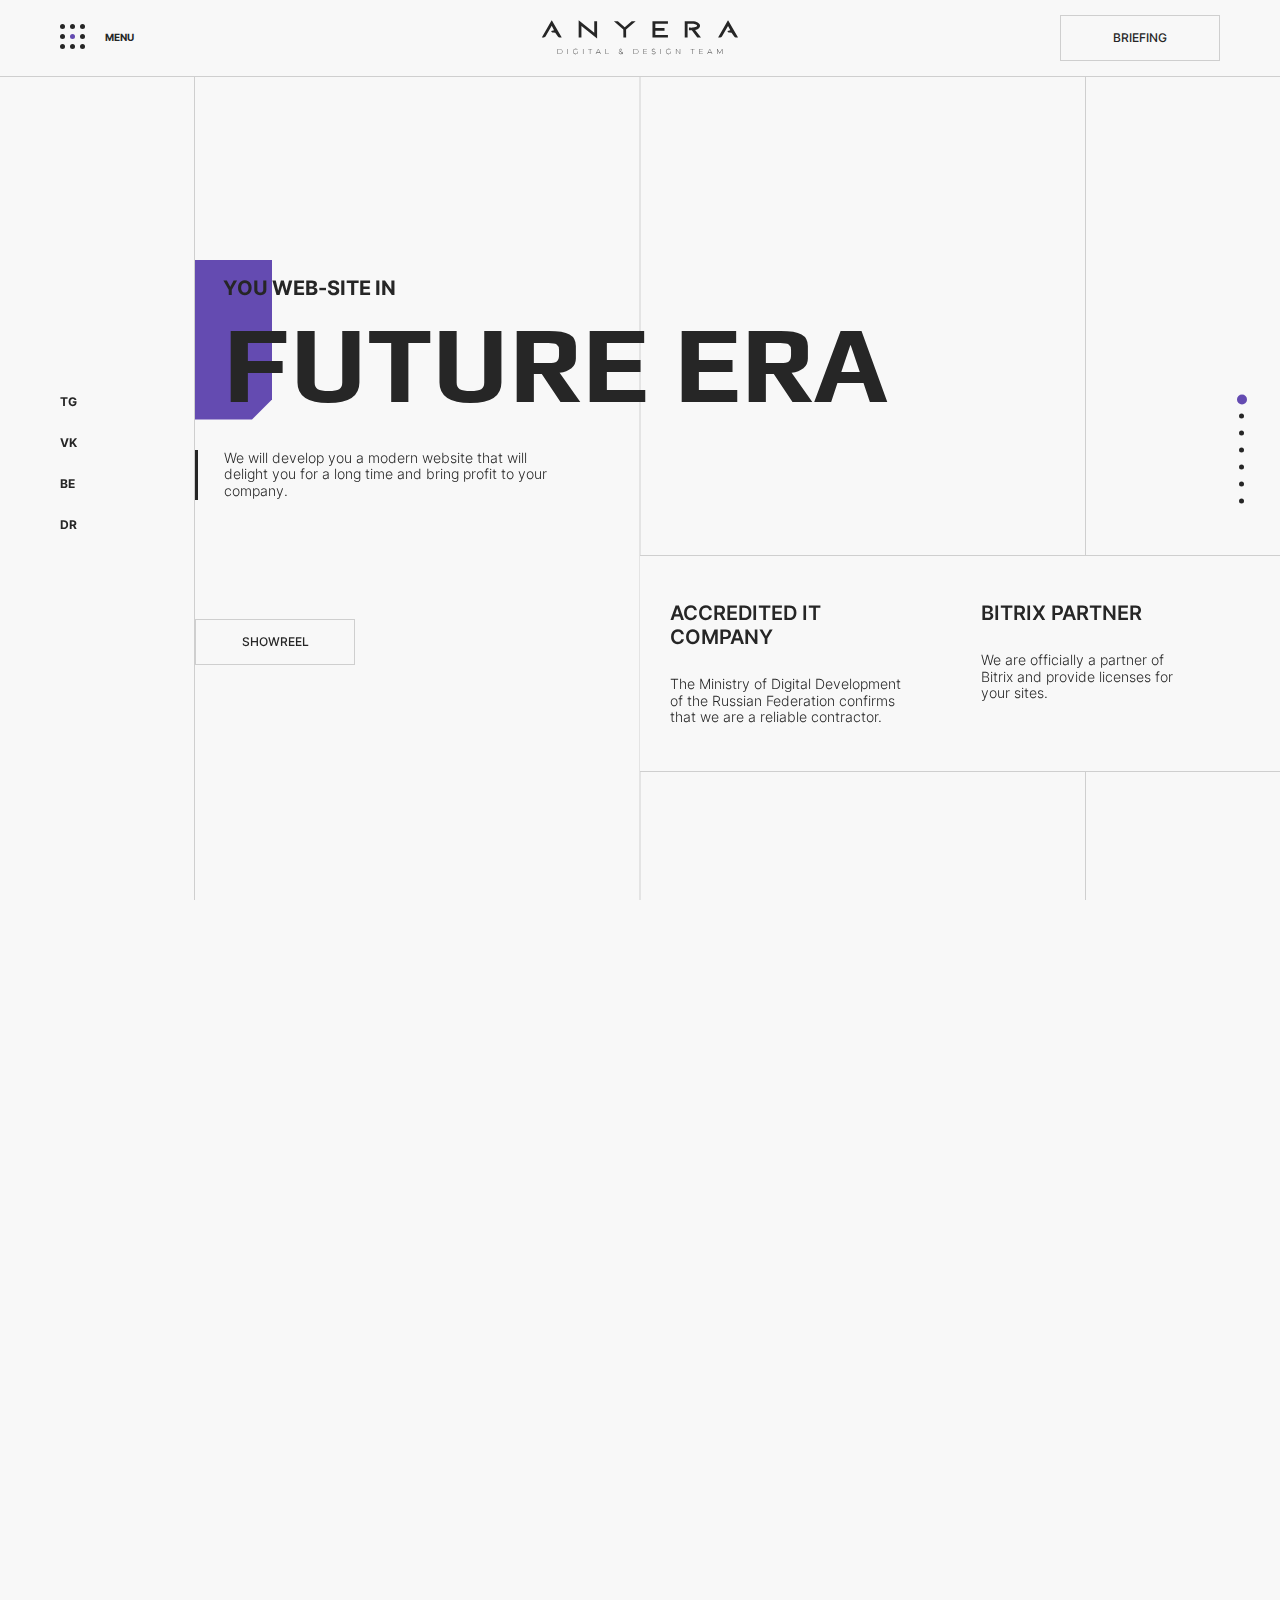
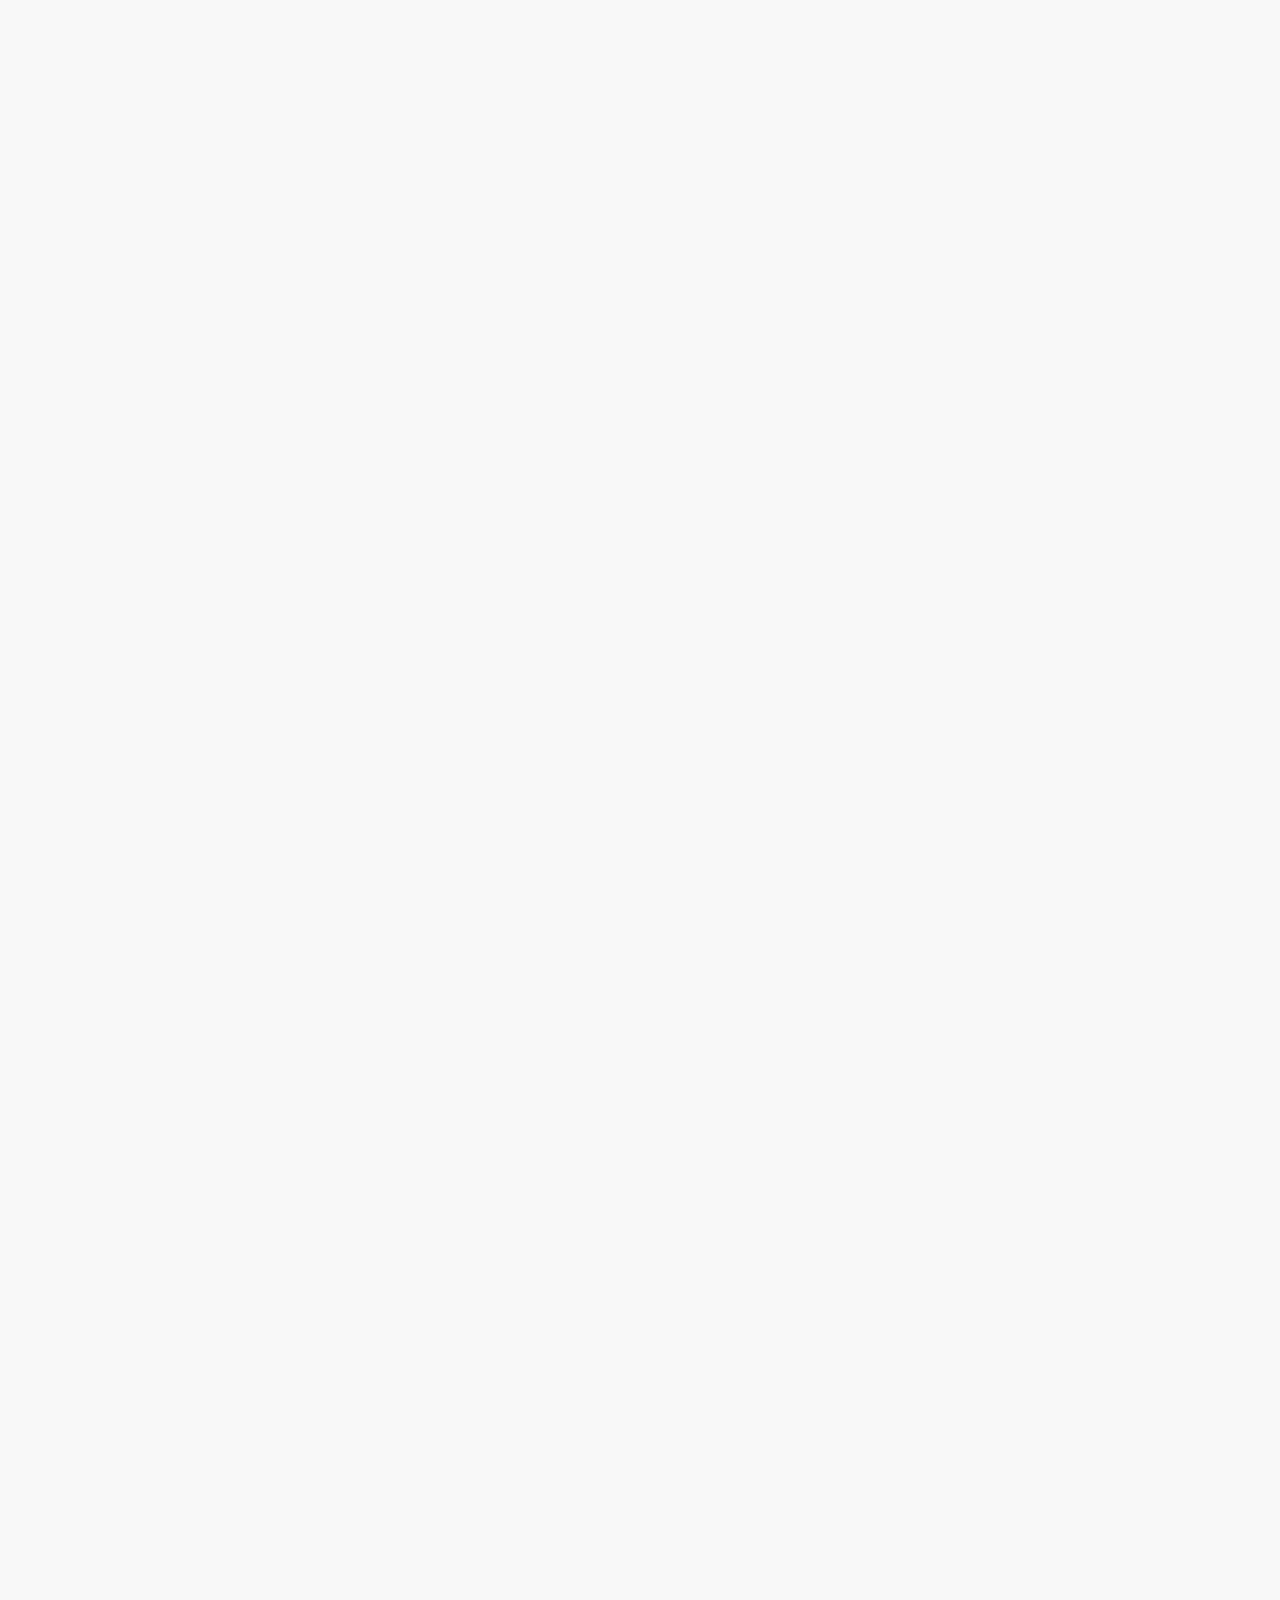
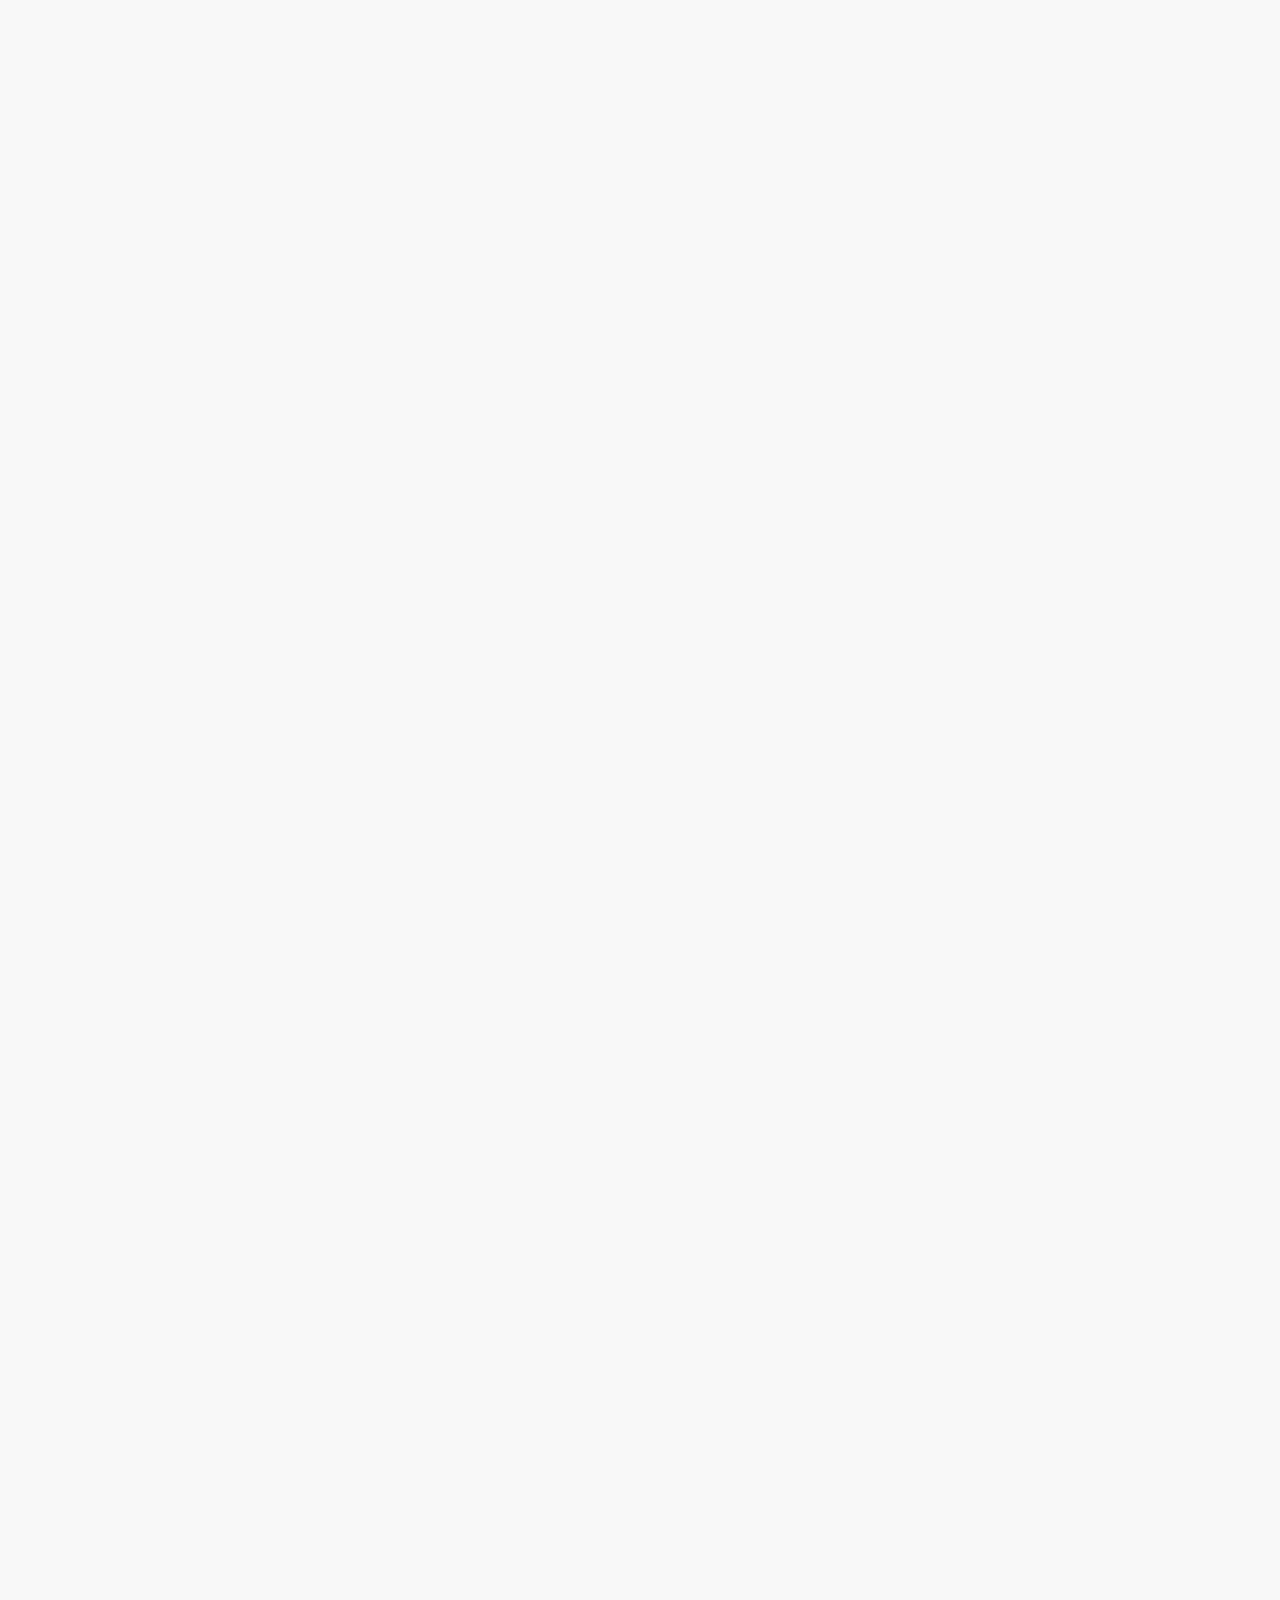
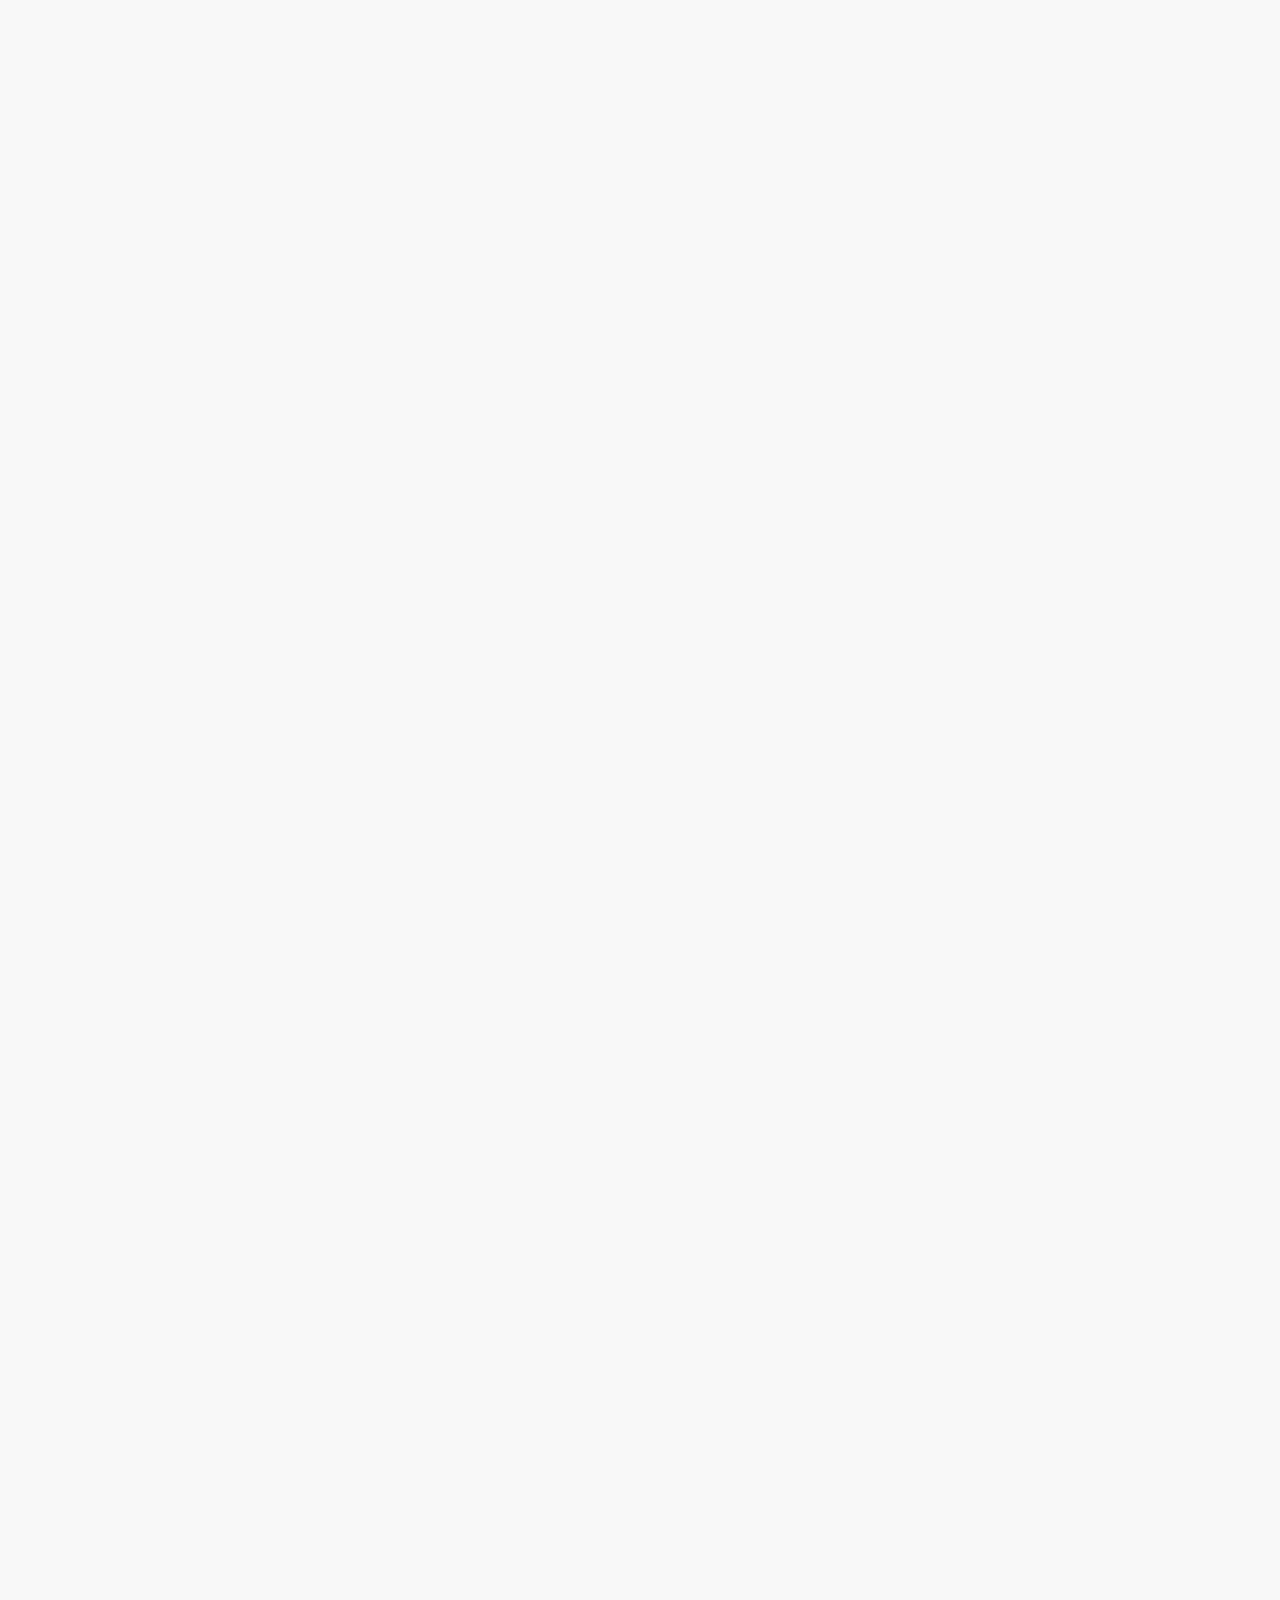
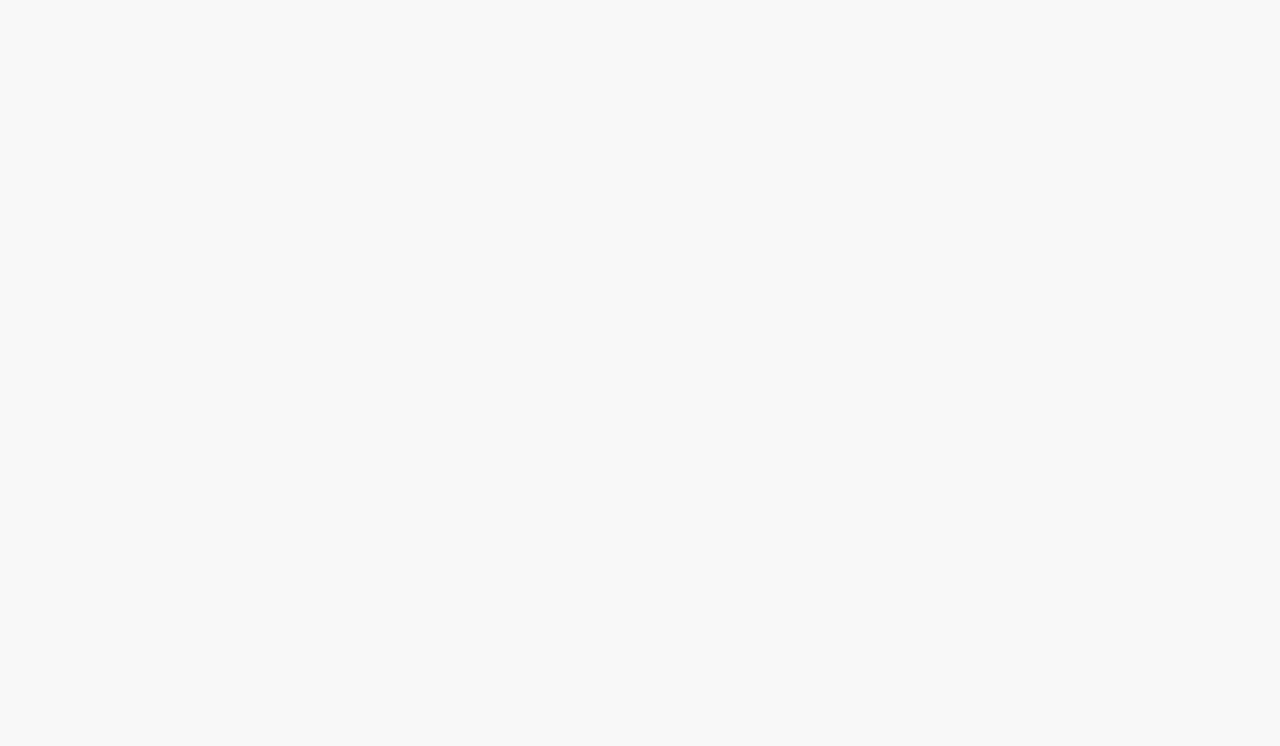
==== commit 03984d56: "Refactor top footer block" ====
--- a/index.html
+++ b/index.html
@@ -8,13 +8,14 @@
   <link rel="shortcut icon" href="img/favicon.ico" type="image/x-icon">
   <link rel="stylesheet" href="css/swiper.min.css">
   <link rel="stylesheet" href="css/normalize.css">
+  <link rel="stylesheet" href="css/variables.css">
   <link rel="stylesheet" href="css/typography.css">
   <link rel="stylesheet" href="css/fonts.css">
   <link rel="stylesheet" href="css/style.css">
   <link rel="stylesheet" href="css/media.css">
   <script>window.console = window.console || function(t) {};</script>
 </head>
-<body>          
+<body>
   <div class="overlay"></div>
   <div class="preloader">
     <div class="preloader__top"></div>
@@ -642,12 +643,14 @@
           </div>
         </div>
       </section>
-      <section class="say">
-        <div class="inner-container say__container">
-          <div class="say__flex">
-            <div class="say__top">
-              <h2 class="say__head">Tell us about<br>your project</h2>
-            </div>
+    </div>
+  
+    <footer class="footer" id="footer__dot">
+      <div class="container">
+        <section class="say">
+          <div class="say__content">
+            <h2 class="say__head">Tell us about <br> your project</h2>
+            
             <div class="say__bottom">
               <p class="say__desc">Describe your task and we will contact you as soon as possible.</p>
               <button class="btn button__project say__button">
@@ -656,77 +659,78 @@
               </button>
             </div>
           </div>
-        </div>
-      </section>
-    </div>
-    
-    <footer class="footer" id="footer__dot">
-      <div class="footer__container">
-        <div class="footer__production">
-          <div class="footer__flex">
-            <div class="footer__contacts">
-              <ul class="footer__contacts_list">
-                <li class="footer__contacts_item">
-                  <p class="footer__contacts_desc">Звоните нам по номеру:</p>
-                  <a href="tel:+79270030100" class="footer__contacts_link">8 927 003 01 00</a>
-                </li>
-                <li class="footer__contacts_item">
-                  <p class="footer__contacts_desc">Пишите нам на почту</p>
-                  <a href="mailto:hello@anyera.ru" class="footer__contacts_link">HELLO@ANYERA.RU</a>
-                </li>
-                <li class="footer__contacts_item">
-                  <ul class="footer__social">
-                    <li><a href="https://t.me/anyera" target="_blank" class="footer__social_link">TG</a></li>
-                    <li><a href="https://vk.com/anyera" target="_blank" class="footer__social_link">VK</a></li>
-                    <li><a href="https://www.behance.net/anyera" target="_blank" class="footer__social_link">BE</a></li>
-                    <li><a href="#" target="_blank" class="footer__social_link">DR</a></li>
-                  </ul>
-                </li>
-              </ul>
-            </div>
-            <div class="footer__navigation">
-              <ul class="footer__list">
-                <li class="footer__item footer__item_head"><a href="#" class="footer__link">МЕНЮ</a></li>
-                <li class="footer__item"><a href="projects.html" class="footer__link">Проекты</a></li>
-                <li class="footer__item"><a href="services.html" class="footer__link">Услуги</a></li>
-                <li class="footer__item"><a href="team.html" class="footer__link">Команда</a></li>
-                <li class="footer__item"><a href="contacts.html" class="footer__link">Контакты</a></li>
-                <li class="footer__item"><a href="#" class="footer__link">Брифинг</a></li>
-              </ul>
-              <ul class="footer__list">
-                <li class="footer__item footer__item_head"><a href="#" class="footer__link">СПЕЦИАЛИЗАЦИИ</a></li>
-                <li class="footer__item"><a href="#" class="footer__link">Аналитика</a></li>
-                <li class="footer__item"><a href="#" class="footer__link">Дизайн</a></li>
-                <li class="footer__item"><a href="#" class="footer__link">Веб-разработка</a></li>
-                <li class="footer__item"><a href="#" class="footer__link">Поддержка и развитие</a></li>
-                <li class="footer__item"><a href="#" class="footer__link">Автоматизация</a></li>
-              </ul>
-              <ul class="footer__list">
-                <li class="footer__item footer__item_head"><a href="#" class="footer__link">ПРОЧЕЕ</a></li>
-                <li class="footer__item"><a href="career.html" class="footer__link">Карьера</a></li>
-                <li class="footer__item"><a href="#" class="footer__link">Сертификаты</a></li>
-                <li class="footer__item"><a href="#" class="footer__link">Документация</a></li>
-                <li class="footer__item"><a href="public.html" class="footer__link">Публикации</a></li>
-                <li class="footer__item"><a href="#" class="footer__link">Медиа</a></li>
-              </ul>
-            </div>
-          </div>
-          <div class="footer__info">
-            <div class="footer__info_left">
-              <p class="footer__copyright">
-                © 2022-<span class="footer__year"></span> LCC “ANYERA” All rights reserved
-              </p>
-              <a href="policy.html" class="footer__privacy">Политика конфиденциальности</a>
-            </div>
-            <div class="footer__info_right">
-              <button data-scroll-to href="#top" class="button__project footer__button">
+        </section>
+  
+        <hr class="divider-h">
+      
+        <div class="footer__container">
+          <div class="footer__production">
+            <div class="footer__flex">
+              <div class="footer__contacts">
+                <ul class="footer__contacts_list">
+                  <li class="footer__contacts_item">
+                    <p class="footer__contacts_desc">Звоните нам по номеру:</p>
+                    <a href="tel:+79270030100" class="footer__contacts_link">8 927 003 01 00</a>
+                  </li>
+                  <li class="footer__contacts_item">
+                    <p class="footer__contacts_desc">Пишите нам на почту</p>
+                    <a href="mailto:hello@anyera.ru" class="footer__contacts_link">HELLO@ANYERA.RU</a>
+                  </li>
+                  <li class="footer__contacts_item">
+                    <ul class="footer__social">
+                      <li><a href="https://t.me/anyera" target="_blank" class="footer__social_link">TG</a></li>
+                      <li><a href="https://vk.com/anyera" target="_blank" class="footer__social_link">VK</a></li>
+                      <li><a href="https://www.behance.net/anyera" target="_blank" class="footer__social_link">BE</a>
+                      </li>
+                      <li><a href="#" target="_blank" class="footer__social_link">DR</a></li>
+                    </ul>
+                  </li>
+                </ul>
+              </div>
+              <div class="footer__navigation">
+                <ul class="footer__list">
+                  <li class="footer__item footer__item_head"><a href="#" class="footer__link">МЕНЮ</a></li>
+                  <li class="footer__item"><a href="projects.html" class="footer__link">Проекты</a></li>
+                  <li class="footer__item"><a href="services.html" class="footer__link">Услуги</a></li>
+                  <li class="footer__item"><a href="team.html" class="footer__link">Команда</a></li>
+                  <li class="footer__item"><a href="contacts.html" class="footer__link">Контакты</a></li>
+                  <li class="footer__item"><a href="#" class="footer__link">Брифинг</a></li>
+                </ul>
+                <ul class="footer__list">
+                  <li class="footer__item footer__item_head"><a href="#" class="footer__link">СПЕЦИАЛИЗАЦИИ</a></li>
+                  <li class="footer__item"><a href="#" class="footer__link">Аналитика</a></li>
+                  <li class="footer__item"><a href="#" class="footer__link">Дизайн</a></li>
+                  <li class="footer__item"><a href="#" class="footer__link">Веб-разработка</a></li>
+                  <li class="footer__item"><a href="#" class="footer__link">Поддержка и развитие</a></li>
+                  <li class="footer__item"><a href="#" class="footer__link">Автоматизация</a></li>
+                </ul>
+                <ul class="footer__list">
+                  <li class="footer__item footer__item_head"><a href="#" class="footer__link">ПРОЧЕЕ</a></li>
+                  <li class="footer__item"><a href="career.html" class="footer__link">Карьера</a></li>
+                  <li class="footer__item"><a href="#" class="footer__link">Сертификаты</a></li>
+                  <li class="footer__item"><a href="#" class="footer__link">Документация</a></li>
+                  <li class="footer__item"><a href="public.html" class="footer__link">Публикации</a></li>
+                  <li class="footer__item"><a href="#" class="footer__link">Медиа</a></li>
+                </ul>
+              </div>
+            </div>
+            <div class="footer__info">
+              <div class="footer__info_left">
+                <p class="footer__copyright">
+                  © 2022-<span class="footer__year"></span> LCC “ANYERA” All rights reserved
+                </p>
+                <a href="policy.html" class="footer__privacy">Политика конфиденциальности</a>
+              </div>
+              <div class="footer__info_right">
+                <button data-scroll-to href="#top" class="button__project footer__button">
                 <span class="button__text">
                   <svg xmlns="http://www.w3.org/2000/svg" width="32" height="17" viewBox="0 0 32 17" fill="none">
                     <path d="M1 16L15.85 0.999999L31 16" stroke="#D3D3D3"/>
                   </svg>
                 </span>
-                <span class="button__hover"></span>
-              </button>
+                  <span class="button__hover"></span>
+                </button>
+              </div>
             </div>
           </div>
         </div>
--- a/css/variables.css
+++ b/css/variables.css
@@ -0,0 +1,23 @@
+:root {
+  --inc-step: 1;
+  --text-font: 'Inter', sans-serif;
+  --title-font: 'Play', sans-serif;
+  --bg-clr: #f8f8f8;
+  --text-clr: #262626;
+  --gray-border: #d3d3d3;
+  --border-clr: #cfcfcf;
+  --border-1: 1px solid var(--border-clr);
+  --orange: #e7b85c;
+  --purple: #644bb1;
+  --red: #a20109;
+  --error: #d91717;
+  --green: #0fe397;
+}
+
+/* Dark mode */
+.dark {
+  --bg-clr: #0f0f0f;
+  --text-clr: #f8f8f8;
+  --border-clr: #424242;
+  --gray-border: #424242;
+}
--- a/css/typography.css
+++ b/css/typography.css
@@ -15,7 +15,7 @@
 }
 
 h2 {
-  font-size: 80px;
+  font-size: 28px;
 }
 
 h3 {
@@ -69,3 +69,16 @@
   -webkit-transition: color 0.1s linear, border-color 0.3s linear;
   transition: color 0.1s linear, border-color 0.3s linear;
 }
+
+/*** Typography media ***/
+@media (min-width: 480px) {
+  h2 {
+    font-size: 55px;
+  }
+}
+
+@media (min-width: 960px) {
+  h2 {
+    font-size: 80px;
+  }
+}
--- a/css/style.css
+++ b/css/style.css
@@ -1,26 +1,3 @@
-:root {
-  --inc-step: 1;
-  --text-font: 'Inter', sans-serif;
-  --title-font: 'Play', sans-serif;
-  --bg-clr: #f8f8f8;
-  --text-clr: #262626;
-  --gray-border: #d3d3d3;
-  --border-1: 1px solid #cfcfcf;
-  --orange: #e7b85c;
-  --purple: #644bb1;
-  --red: #a20109;
-  --error: #d91717;
-  --green: #0fe397;
-}
-
-.dark {
-  /* Dark mode */
-  --bg-clr: #0f0f0f;
-  --text-clr: #f8f8f8;
-  --border-1: 1px solid #424242;
-  --gray-border: #424242;
-}
-
 * {
   -webkit-box-sizing: border-box;
   box-sizing: border-box;
@@ -108,6 +85,13 @@
   margin: 0 auto;
   padding: 0;
   position: relative;
+}
+
+.divider-h {
+  margin: 0;
+  height: 1px;
+  background: var(--border-clr);
+  border: 0;
 }
 
 .overlay {
@@ -2951,9 +2935,8 @@
 /* end accordion */
 
 /* start footer */
-
 .footer {
-  margin: auto 0 0;
+  padding-top: 76px;
   -webkit-box-flex: 0;
   -ms-flex: 0 0 auto;
   flex: 0 0 auto;
@@ -2962,7 +2945,6 @@
 .footer__container {
   position: relative;
   margin: 0 auto;
-  max-width: 1210px;
   background-color: var(--bg-clr);
 }
 
@@ -4503,43 +4485,23 @@
 /* end publication */
 
 /* start say */
-
-.say__container {
-  max-width: 1210px;
+.say {
+  padding: 30px 0;
   background-color: var(--bg-clr);
 }
 
-.say__flex {
-  display: -webkit-box;
-  display: -ms-flexbox;
-  display: flex;
-  width: 100%;
-  padding: 0 0 30px;
-  -webkit-box-orient: vertical;
-  -webkit-box-direction: normal;
-  -ms-flex-direction: column;
-  flex-direction: column;
-  border-bottom: var(--border-1);
-}
-
-.say__bottom {
-  display: -webkit-box;
-  display: -ms-flexbox;
-  display: flex;
-  -webkit-box-pack: justify;
-  -ms-flex-pack: justify;
-  justify-content: space-between;
-  -webkit-box-align: end;
-  -ms-flex-align: end;
-  align-items: flex-end;
-  gap: 20px;
+.say__head {
+  margin-bottom: 30px;
 }
 
 .say__desc {
+  margin-bottom: 15px;
   font-weight: 300;
 }
 
-.say__head, .say__desc, .say__button {
+.say__head,
+.say__desc,
+.say__button {
   opacity: 0;
   -webkit-transform: translateY(50px);
   transform: translateY(50px);
@@ -4550,18 +4512,18 @@
   transition: transform 0.3s linear, opacity 0.3s linear, border-color 0.3s linear, -webkit-transform 0.3s linear;
 }
 
-.loaded .say__flex.animate .say__head, .loaded .say__flex.animate .say__desc, .loaded .say__flex.animate .say__button {
+.loaded .say__content.animate .say__head, .loaded .say__content.animate .say__desc, .loaded .say__content.animate .say__button {
   opacity: 1;
   -webkit-transform: translateY(0);
   transform: translateY(0);
 }
 
-.loaded .say__flex.animate .say__desc {
+.loaded .say__content.animate .say__desc {
   -webkit-transition-delay: 0.3s;
   transition-delay: 0.3s;
 }
 
-.loaded .say__flex.animate .say__button {
+.loaded .say__content.animate .say__button {
   -webkit-transition-delay: 0.6s, 0.6s, 0s;
   transition-delay: 0.6s, 0.6s, 0s;
 }
--- a/css/media.css
+++ b/css/media.css
@@ -8,6 +8,10 @@
   .header__nav_bottom-item:not(:last-child),
   .settings {
     margin-bottom: 30px;
+  }
+
+  .say__desc {
+    margin-bottom: 15px;
   }
 }
 
@@ -153,6 +157,17 @@
     align-items: center;
     justify-content: flex-end;
   }
+
+  .say__bottom {
+    display: -webkit-box;
+    display: -ms-flexbox;
+    display: flex;
+    -webkit-box-pack: justify;
+    -ms-flex-pack: justify;
+    justify-content: space-between;
+    align-items: center;
+    gap: 20px;
+  }
 }
 
 @media (min-width: 1200px) {
@@ -212,6 +227,10 @@
     right: 130px;
     flex-direction: column;
   }
+
+  .say__head br {
+    display: none;
+  }
 }
 
 @media (min-width: 1920px) {
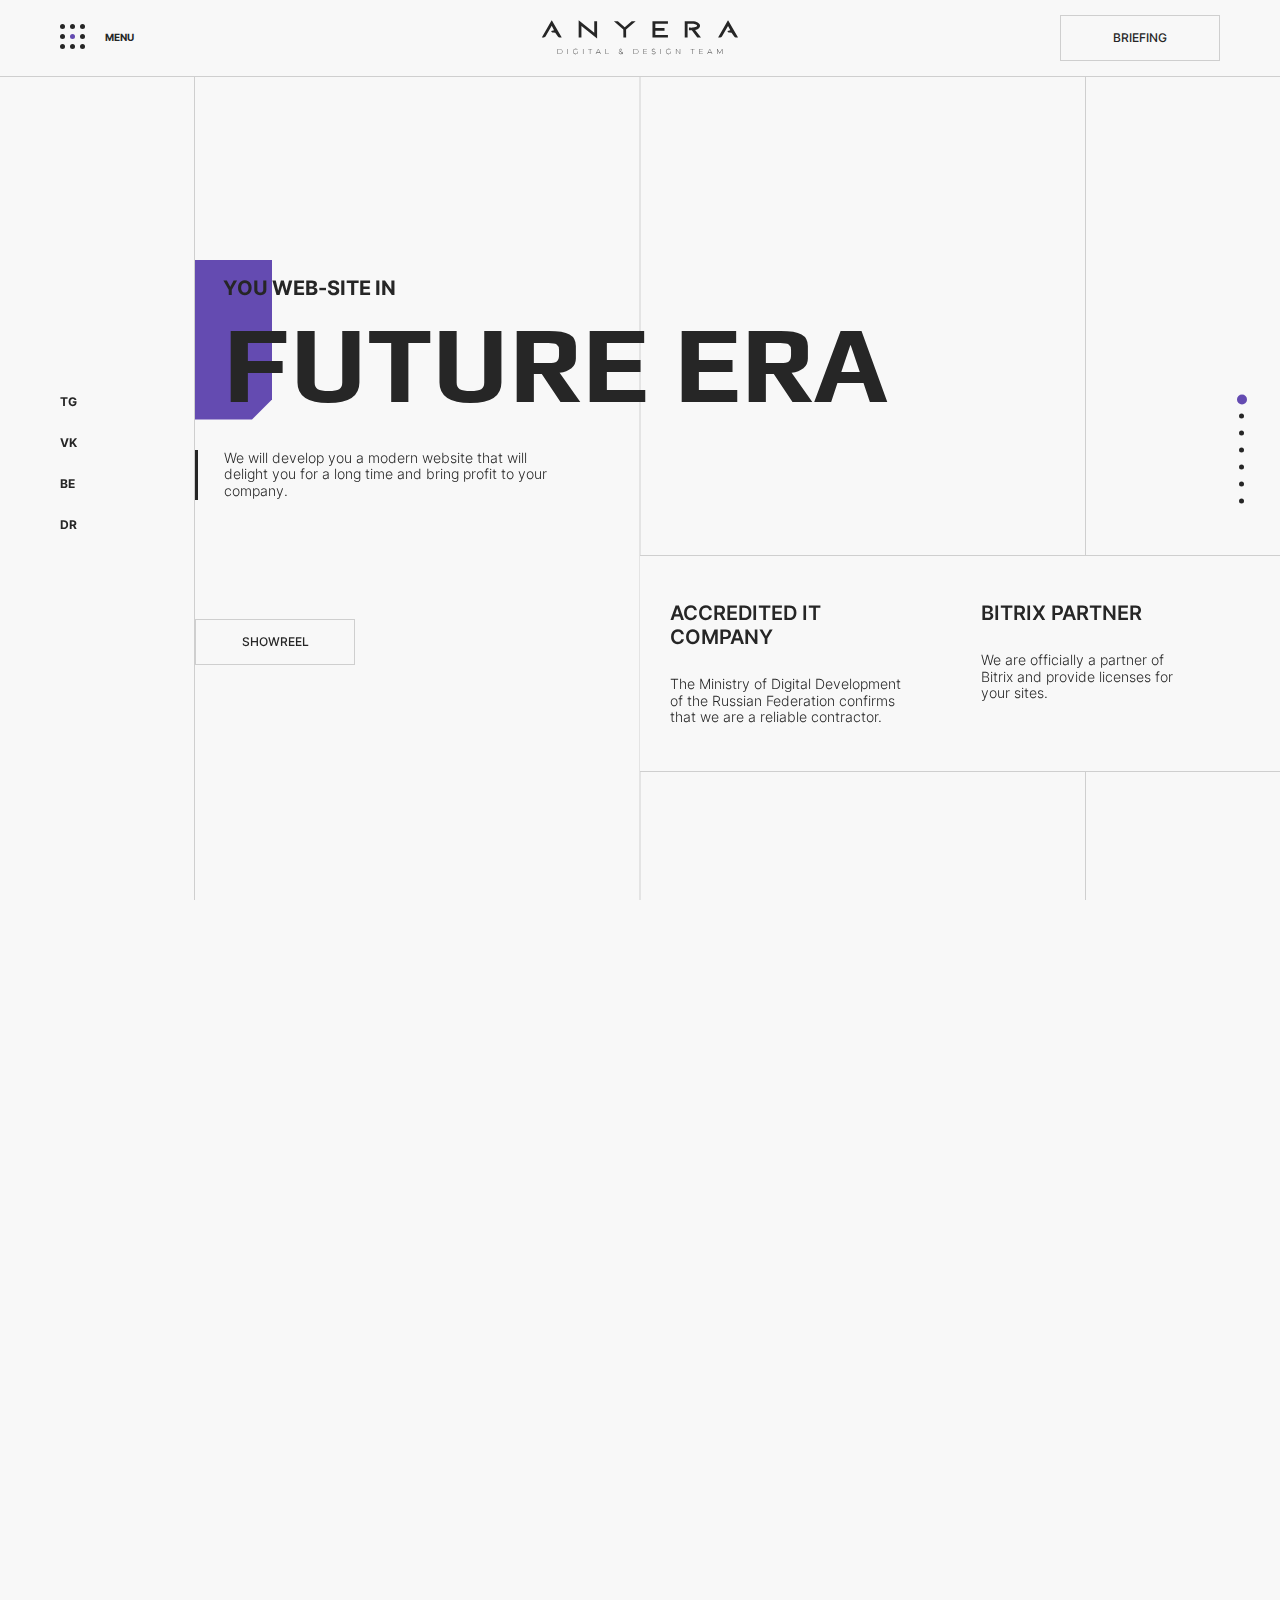
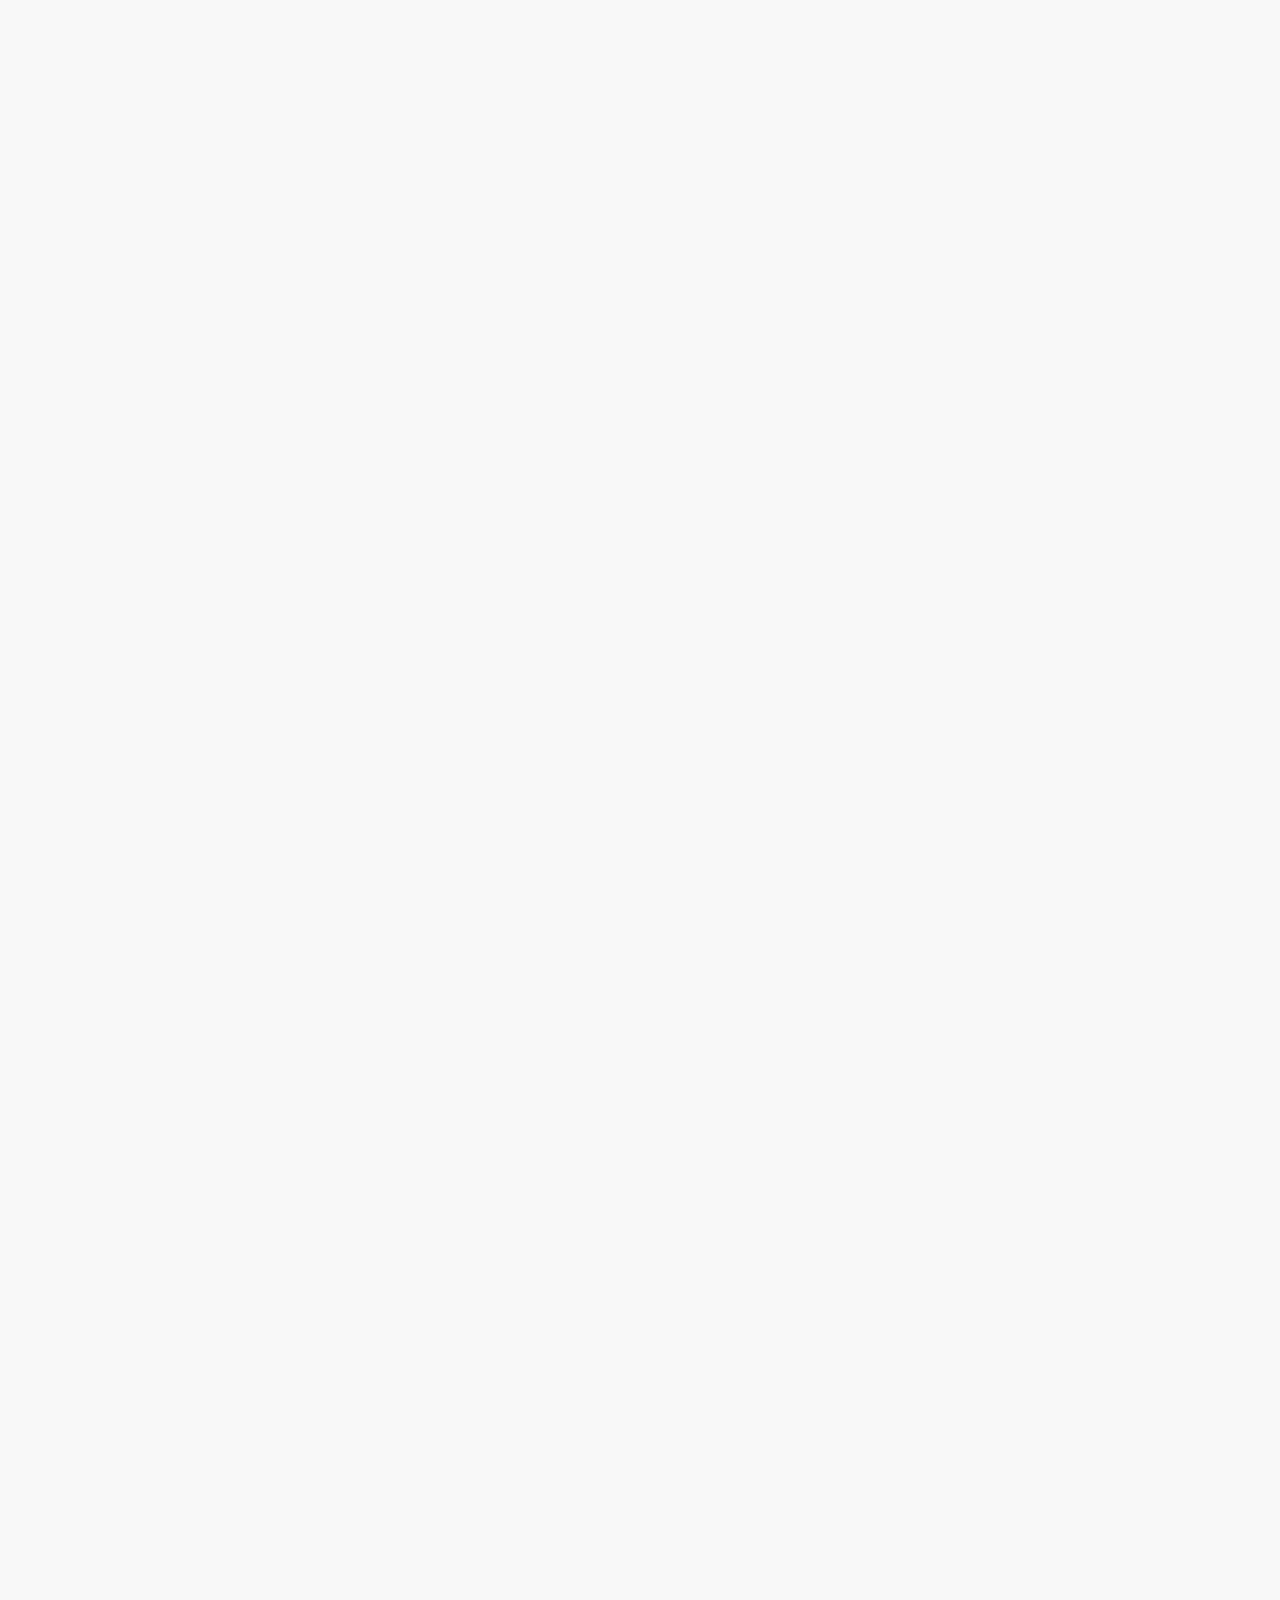
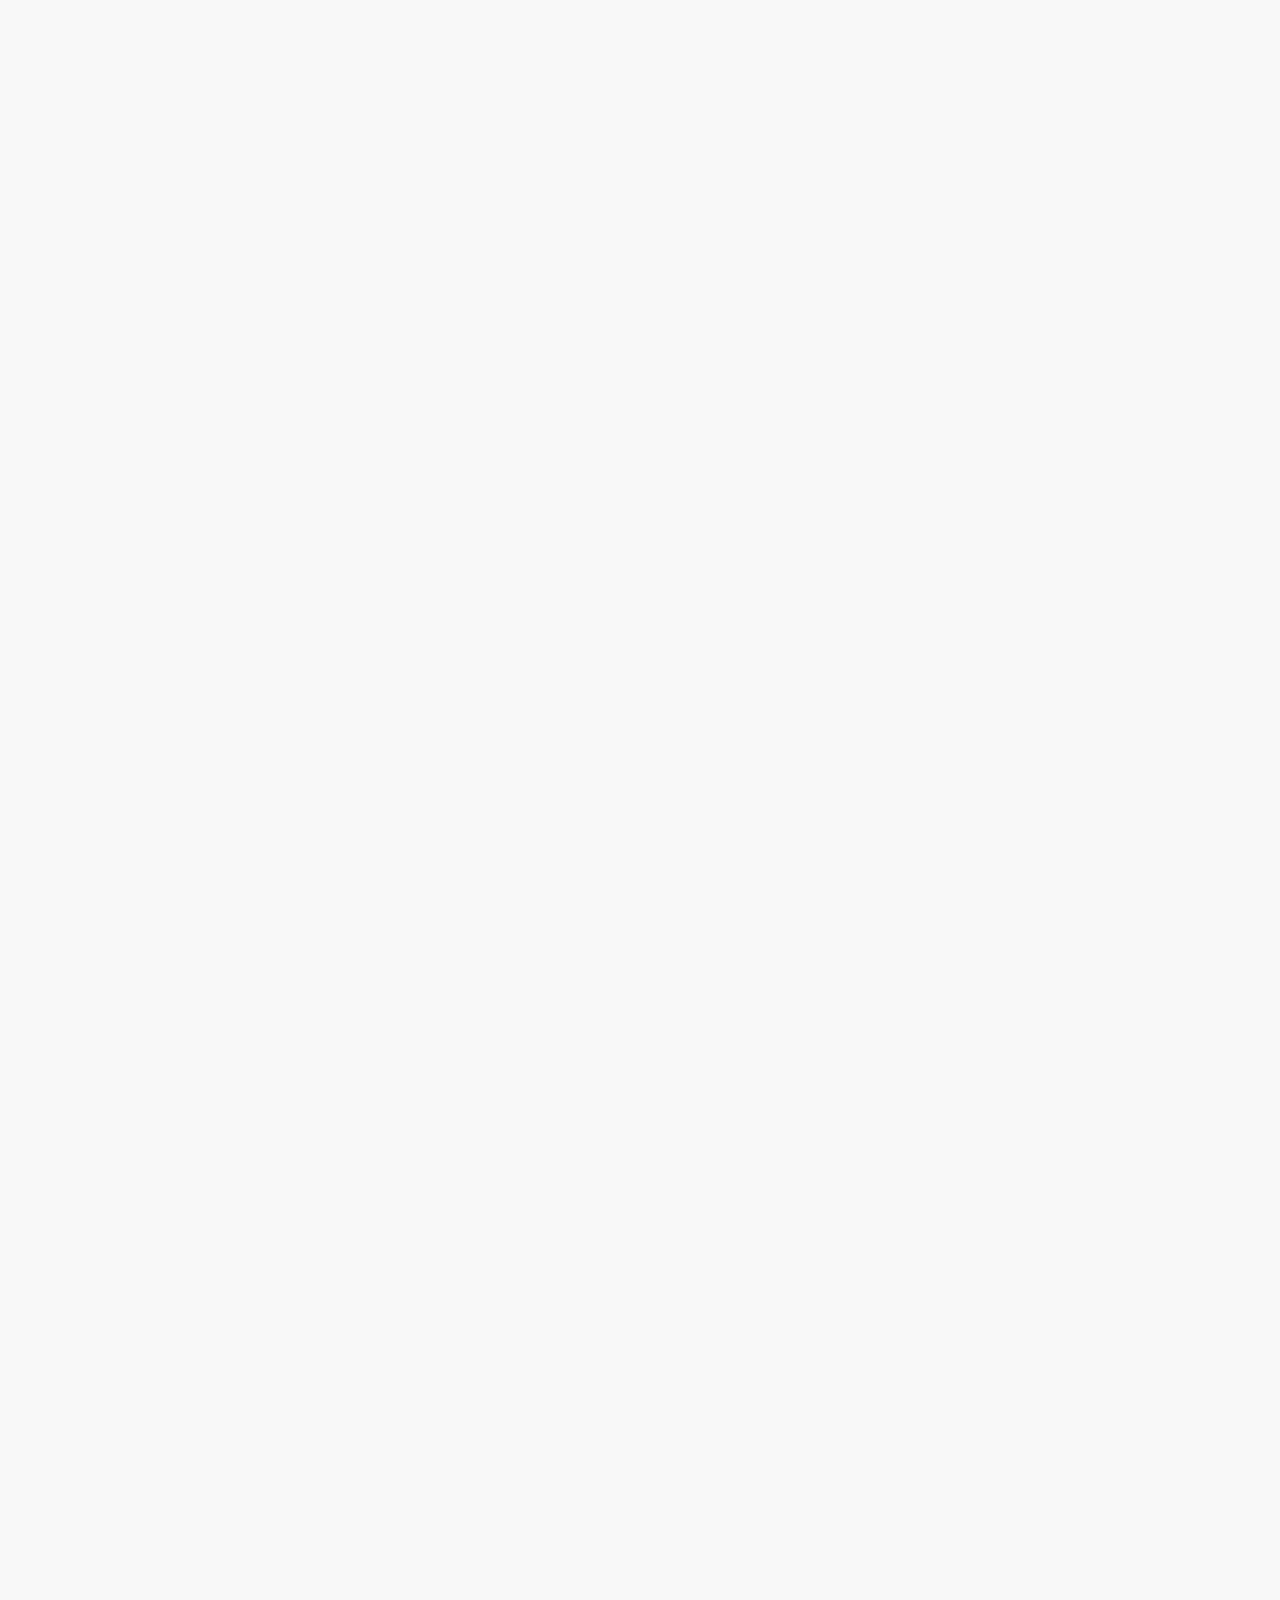
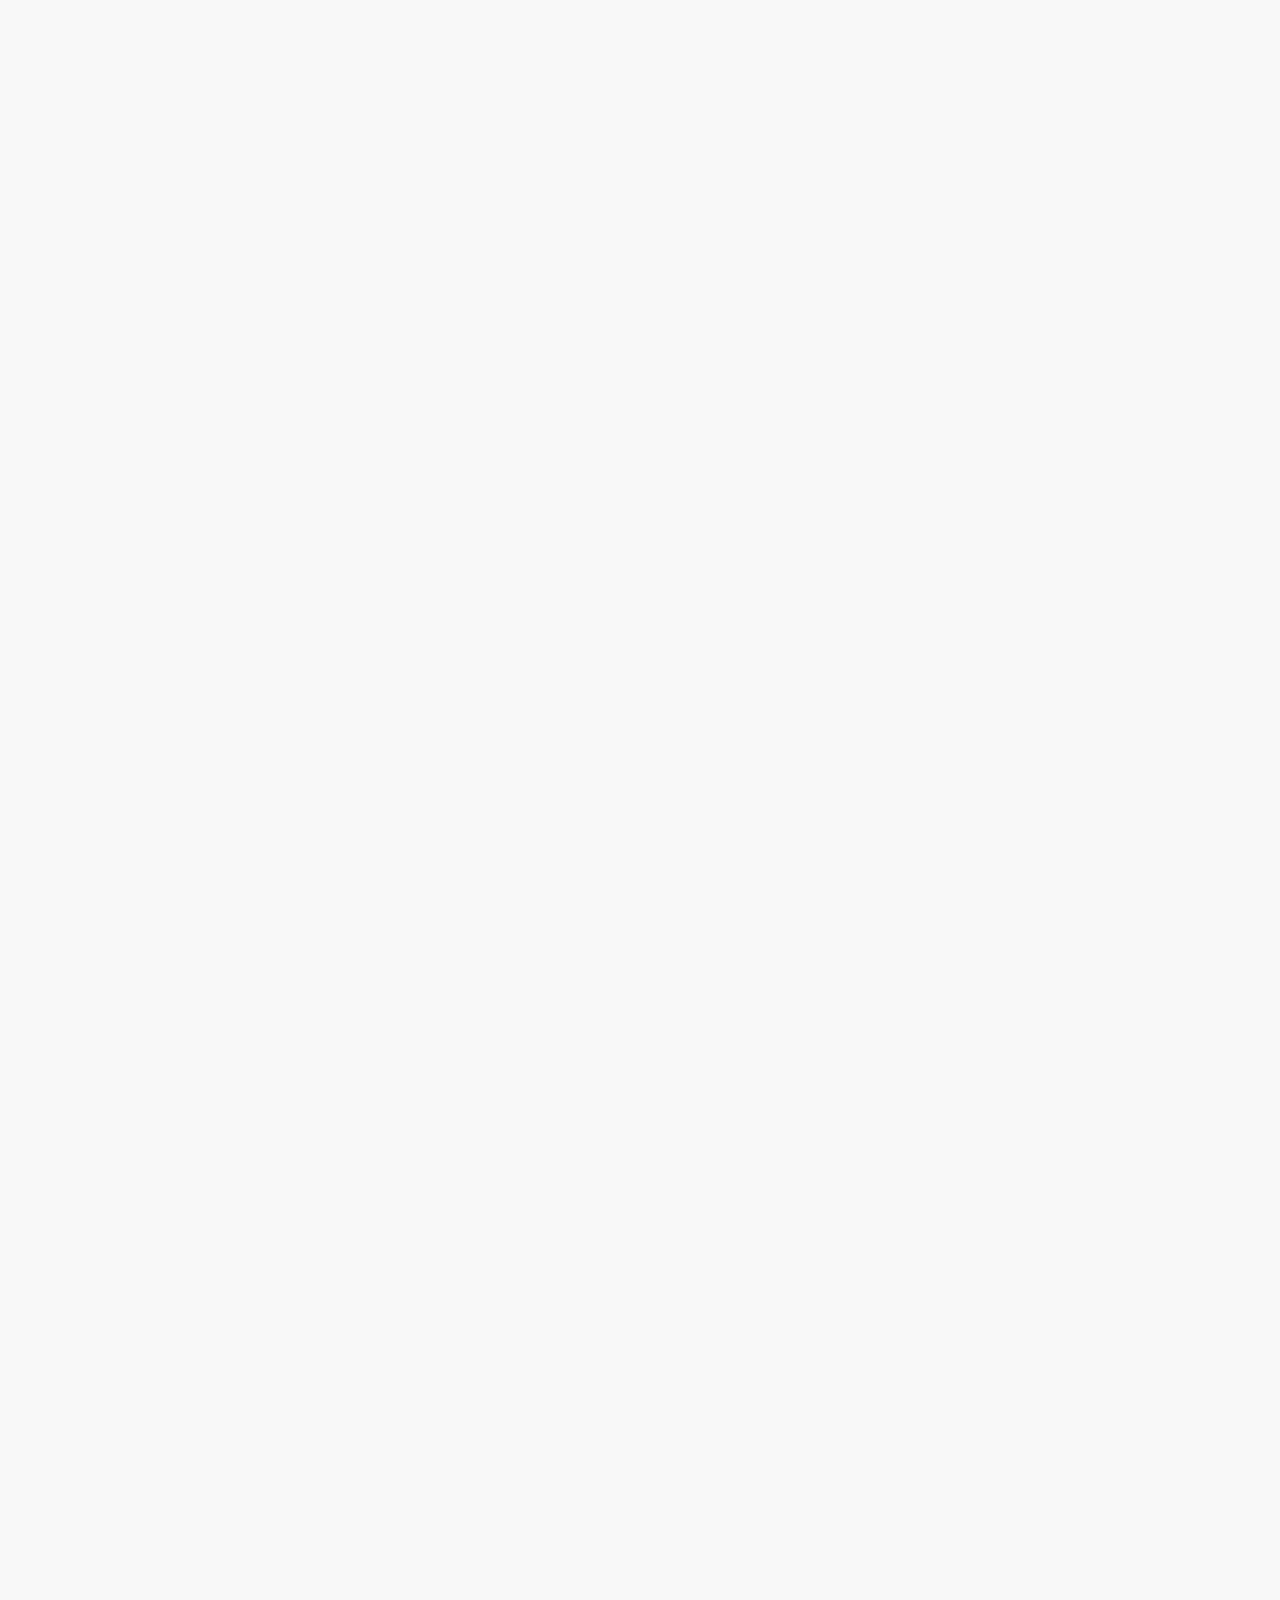
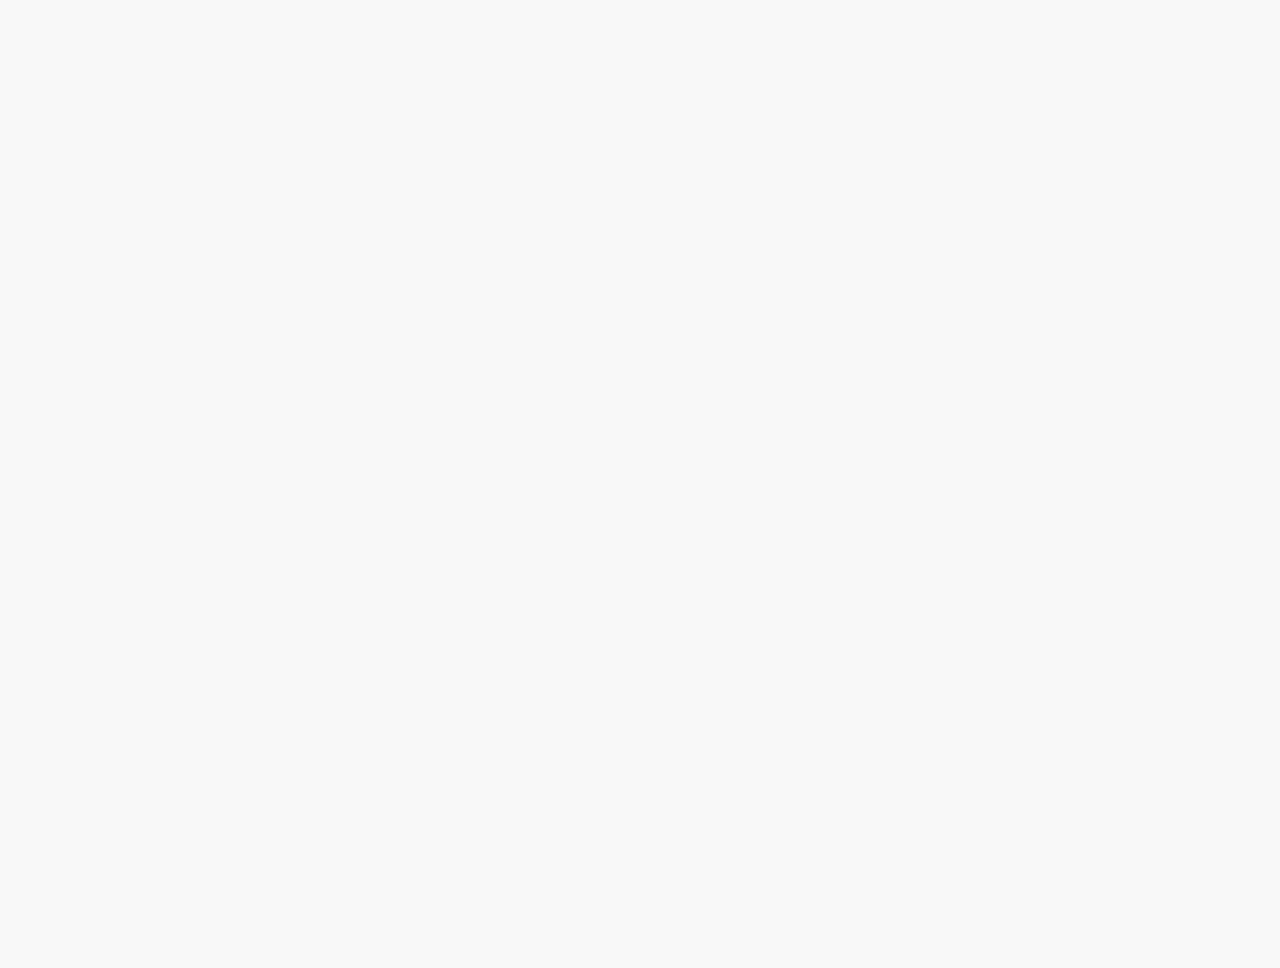
==== commit 1c92a6eb: "Refactor footer contacts block" ====
--- a/index.html
+++ b/index.html
@@ -663,75 +663,75 @@
   
         <hr class="divider-h">
       
-        <div class="footer__container">
-          <div class="footer__production">
-            <div class="footer__flex">
-              <div class="footer__contacts">
-                <ul class="footer__contacts_list">
-                  <li class="footer__contacts_item">
-                    <p class="footer__contacts_desc">Звоните нам по номеру:</p>
-                    <a href="tel:+79270030100" class="footer__contacts_link">8 927 003 01 00</a>
-                  </li>
-                  <li class="footer__contacts_item">
-                    <p class="footer__contacts_desc">Пишите нам на почту</p>
-                    <a href="mailto:hello@anyera.ru" class="footer__contacts_link">HELLO@ANYERA.RU</a>
-                  </li>
-                  <li class="footer__contacts_item">
-                    <ul class="footer__social">
-                      <li><a href="https://t.me/anyera" target="_blank" class="footer__social_link">TG</a></li>
-                      <li><a href="https://vk.com/anyera" target="_blank" class="footer__social_link">VK</a></li>
-                      <li><a href="https://www.behance.net/anyera" target="_blank" class="footer__social_link">BE</a>
-                      </li>
-                      <li><a href="#" target="_blank" class="footer__social_link">DR</a></li>
-                    </ul>
-                  </li>
-                </ul>
-              </div>
-              <div class="footer__navigation">
-                <ul class="footer__list">
-                  <li class="footer__item footer__item_head"><a href="#" class="footer__link">МЕНЮ</a></li>
-                  <li class="footer__item"><a href="projects.html" class="footer__link">Проекты</a></li>
-                  <li class="footer__item"><a href="services.html" class="footer__link">Услуги</a></li>
-                  <li class="footer__item"><a href="team.html" class="footer__link">Команда</a></li>
-                  <li class="footer__item"><a href="contacts.html" class="footer__link">Контакты</a></li>
-                  <li class="footer__item"><a href="#" class="footer__link">Брифинг</a></li>
-                </ul>
-                <ul class="footer__list">
-                  <li class="footer__item footer__item_head"><a href="#" class="footer__link">СПЕЦИАЛИЗАЦИИ</a></li>
-                  <li class="footer__item"><a href="#" class="footer__link">Аналитика</a></li>
-                  <li class="footer__item"><a href="#" class="footer__link">Дизайн</a></li>
-                  <li class="footer__item"><a href="#" class="footer__link">Веб-разработка</a></li>
-                  <li class="footer__item"><a href="#" class="footer__link">Поддержка и развитие</a></li>
-                  <li class="footer__item"><a href="#" class="footer__link">Автоматизация</a></li>
-                </ul>
-                <ul class="footer__list">
-                  <li class="footer__item footer__item_head"><a href="#" class="footer__link">ПРОЧЕЕ</a></li>
-                  <li class="footer__item"><a href="career.html" class="footer__link">Карьера</a></li>
-                  <li class="footer__item"><a href="#" class="footer__link">Сертификаты</a></li>
-                  <li class="footer__item"><a href="#" class="footer__link">Документация</a></li>
-                  <li class="footer__item"><a href="public.html" class="footer__link">Публикации</a></li>
-                  <li class="footer__item"><a href="#" class="footer__link">Медиа</a></li>
-                </ul>
-              </div>
-            </div>
-            <div class="footer__info">
-              <div class="footer__info_left">
-                <p class="footer__copyright">
-                  © 2022-<span class="footer__year"></span> LCC “ANYERA” All rights reserved
-                </p>
-                <a href="policy.html" class="footer__privacy">Политика конфиденциальности</a>
-              </div>
-              <div class="footer__info_right">
-                <button data-scroll-to href="#top" class="button__project footer__button">
+        <div class="footer__content">
+          <div class="footer__contacts">
+            <ul class="footer__contacts_list">
+              <li class="footer__contacts_item">
+                <p class="footer__contacts_desc">Звоните нам по номеру:</p>
+                <a href="tel:+79270030100" class="footer__contacts_link">8 927 003 01 00</a>
+              </li>
+              
+              <li class="footer__contacts_item">
+                <p class="footer__contacts_desc">Пишите нам на почту</p>
+                <a href="mailto:hello@anyera.ru" class="footer__contacts_link">HELLO@ANYERA.RU</a>
+              </li>
+            </ul>
+  
+            <ul class="footer__social">
+              <li><a href="https://t.me/anyera" target="_blank" class="footer__social_link">TG</a></li>
+              <li><a href="https://vk.com/anyera" target="_blank" class="footer__social_link">VK</a></li>
+              <li><a href="https://www.behance.net/anyera" target="_blank" class="footer__social_link">BE</a>
+              </li>
+              <li><a href="#" target="_blank" class="footer__social_link">DR</a></li>
+            </ul>
+          </div>
+  
+          <div class="footer__navigation">
+            <ul class="footer__list">
+              <li class="footer__item footer__item_head"><a href="#" class="footer__link">МЕНЮ</a></li>
+              <li class="footer__item"><a href="projects.html" class="footer__link">Проекты</a></li>
+              <li class="footer__item"><a href="services.html" class="footer__link">Услуги</a></li>
+              <li class="footer__item"><a href="team.html" class="footer__link">Команда</a></li>
+              <li class="footer__item"><a href="contacts.html" class="footer__link">Контакты</a></li>
+              <li class="footer__item"><a href="#" class="footer__link">Брифинг</a></li>
+            </ul>
+            <ul class="footer__list">
+              <li class="footer__item footer__item_head"><a href="#" class="footer__link">СПЕЦИАЛИЗАЦИИ</a></li>
+              <li class="footer__item"><a href="#" class="footer__link">Аналитика</a></li>
+              <li class="footer__item"><a href="#" class="footer__link">Дизайн</a></li>
+              <li class="footer__item"><a href="#" class="footer__link">Веб-разработка</a></li>
+              <li class="footer__item"><a href="#" class="footer__link">Поддержка и развитие</a></li>
+              <li class="footer__item"><a href="#" class="footer__link">Автоматизация</a></li>
+            </ul>
+            <ul class="footer__list">
+              <li class="footer__item footer__item_head"><a href="#" class="footer__link">ПРОЧЕЕ</a></li>
+              <li class="footer__item"><a href="career.html" class="footer__link">Карьера</a></li>
+              <li class="footer__item"><a href="#" class="footer__link">Сертификаты</a></li>
+              <li class="footer__item"><a href="#" class="footer__link">Документация</a></li>
+              <li class="footer__item"><a href="public.html" class="footer__link">Публикации</a></li>
+              <li class="footer__item"><a href="#" class="footer__link">Медиа</a></li>
+            </ul>
+          </div>
+        </div>
+  
+        <hr class="divider-h">
+  
+        <div class="footer__info">
+          <div class="footer__info_left">
+            <p class="footer__copyright">
+              © 2022-<span class="footer__year"></span> LCC “ANYERA” All rights reserved
+            </p>
+            <a href="policy.html" class="footer__privacy">Политика конфиденциальности</a>
+          </div>
+          <div class="footer__info_right">
+            <button data-scroll-to href="#top" class="button__project footer__button">
                 <span class="button__text">
                   <svg xmlns="http://www.w3.org/2000/svg" width="32" height="17" viewBox="0 0 32 17" fill="none">
                     <path d="M1 16L15.85 0.999999L31 16" stroke="#D3D3D3"/>
                   </svg>
                 </span>
-                  <span class="button__hover"></span>
-                </button>
-              </div>
-            </div>
+              <span class="button__hover"></span>
+            </button>
           </div>
         </div>
       </div>
@@ -949,8 +949,6 @@
               <li><a href="https://vk.com/anyera" target="_blank" class="header__nav_bottom_link">VK</a></li>
               <li><a href="https://www.behance.net/anyera" target="_blank" class="header__nav_bottom_link">BE</a></li>
               <li><a href="#" target="_blank" class="header__nav_bottom_link">DR</a></li>
-              <li><a href="#" target="_blank" class="header__nav_bottom_link">VC</a></li>
-              <li><a href="#" target="_blank" class="header__nav_bottom_link">DZ</a></li>
             </ul>
           </div>
         </div>
--- a/css/style.css
+++ b/css/style.css
@@ -125,7 +125,7 @@
   max-width: 892px;
   margin: auto;
   padding: 0 16px;
-  position: fixed;
+  position: absolute;
   z-index: 0;
   top: 0;
   left: 50%;
@@ -2942,15 +2942,9 @@
   flex: 0 0 auto;
 }
 
-.footer__container {
+.footer__content {
   position: relative;
-  margin: 0 auto;
-  background-color: var(--bg-clr);
-}
-
-.footer__production {
-  width: 100%;
-  padding: 60px 0 30px;
+  padding: 30px 0;
 }
 
 .footer__navigation {
@@ -3087,14 +3081,8 @@
   transition-delay: 0.6s, 0.6s, 0s;
 }
 
-.footer__contacts_list {
-  display: -webkit-box;
-  display: -ms-flexbox;
-  display: flex;
-  -webkit-box-orient: vertical;
-  -webkit-box-direction: normal;
-  -ms-flex-direction: column;
-  flex-direction: column;
+.footer__contacts {
+  margin-bottom: 60px;
 }
 
 .footer__contacts_item:not(:last-child) {
@@ -3137,10 +3125,10 @@
   display: -webkit-box;
   display: -ms-flexbox;
   display: flex;
-  margin: 32px 0 0;
   -ms-flex-wrap: wrap;
   flex-wrap: wrap;
   gap: 25px;
+  margin-top: 30px;
 }
 
 .footer__social li {
@@ -3154,7 +3142,7 @@
   transition: transform 0.3s linear, opacity 0.3s linear, -webkit-transform 0.3s linear;
 }
 
-.loaded .footer__contacts_list.animate .footer__social li {
+.loaded .footer__contacts_list.animate + .footer__social li {
   opacity: 1;
   -webkit-transform: translateY(0);
   transform: translateY(0);
@@ -3168,20 +3156,9 @@
   line-height: 15px;
   color: var(--text-clr);
 }
-
-.footer__flex {
-  display: -webkit-box;
-  display: -ms-flexbox;
-  display: flex;
-  -webkit-box-pack: justify;
-  -ms-flex-pack: justify;
-  justify-content: space-between;
-}
-
 /* end footer */
 
 /* start filter */
-
 .button__gray {
   display: -webkit-inline-box;
   display: -ms-inline-flexbox;
@@ -4487,7 +4464,6 @@
 /* start say */
 .say {
   padding: 30px 0;
-  background-color: var(--bg-clr);
 }
 
 .say__head {
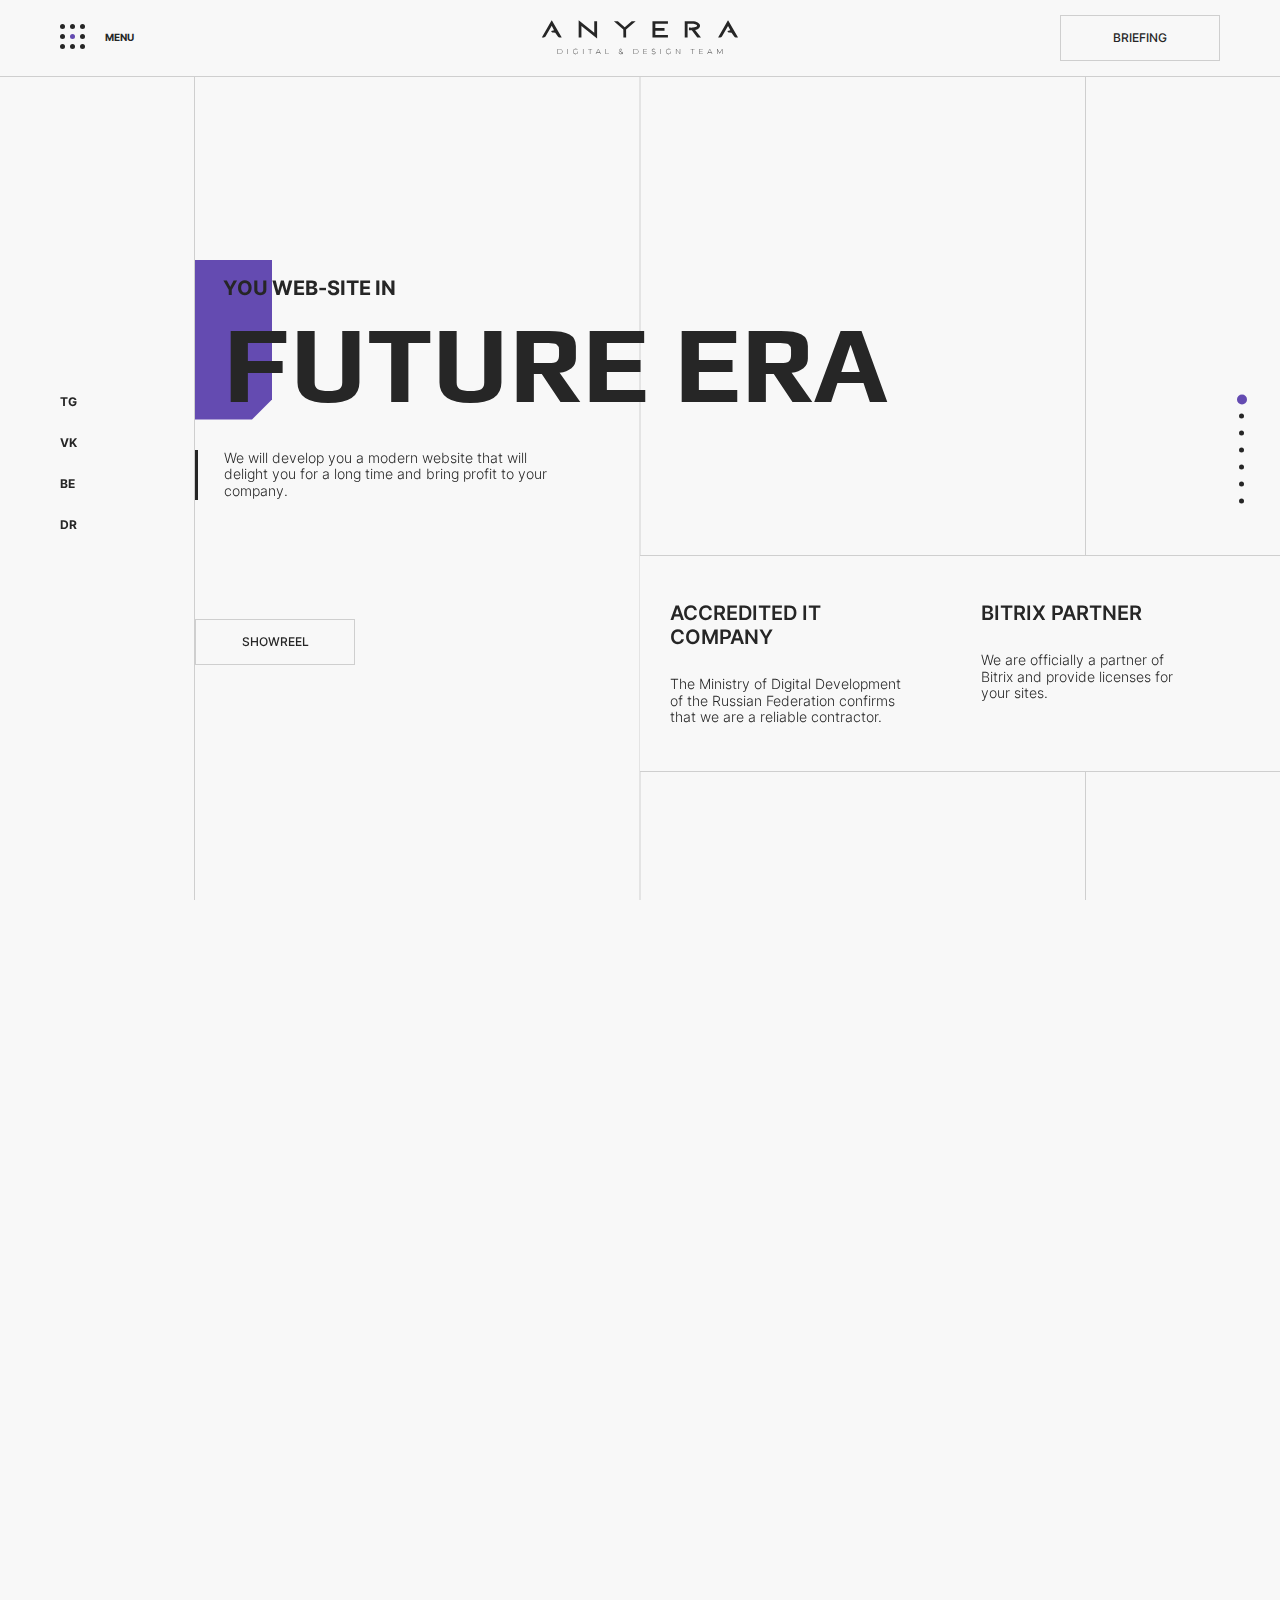
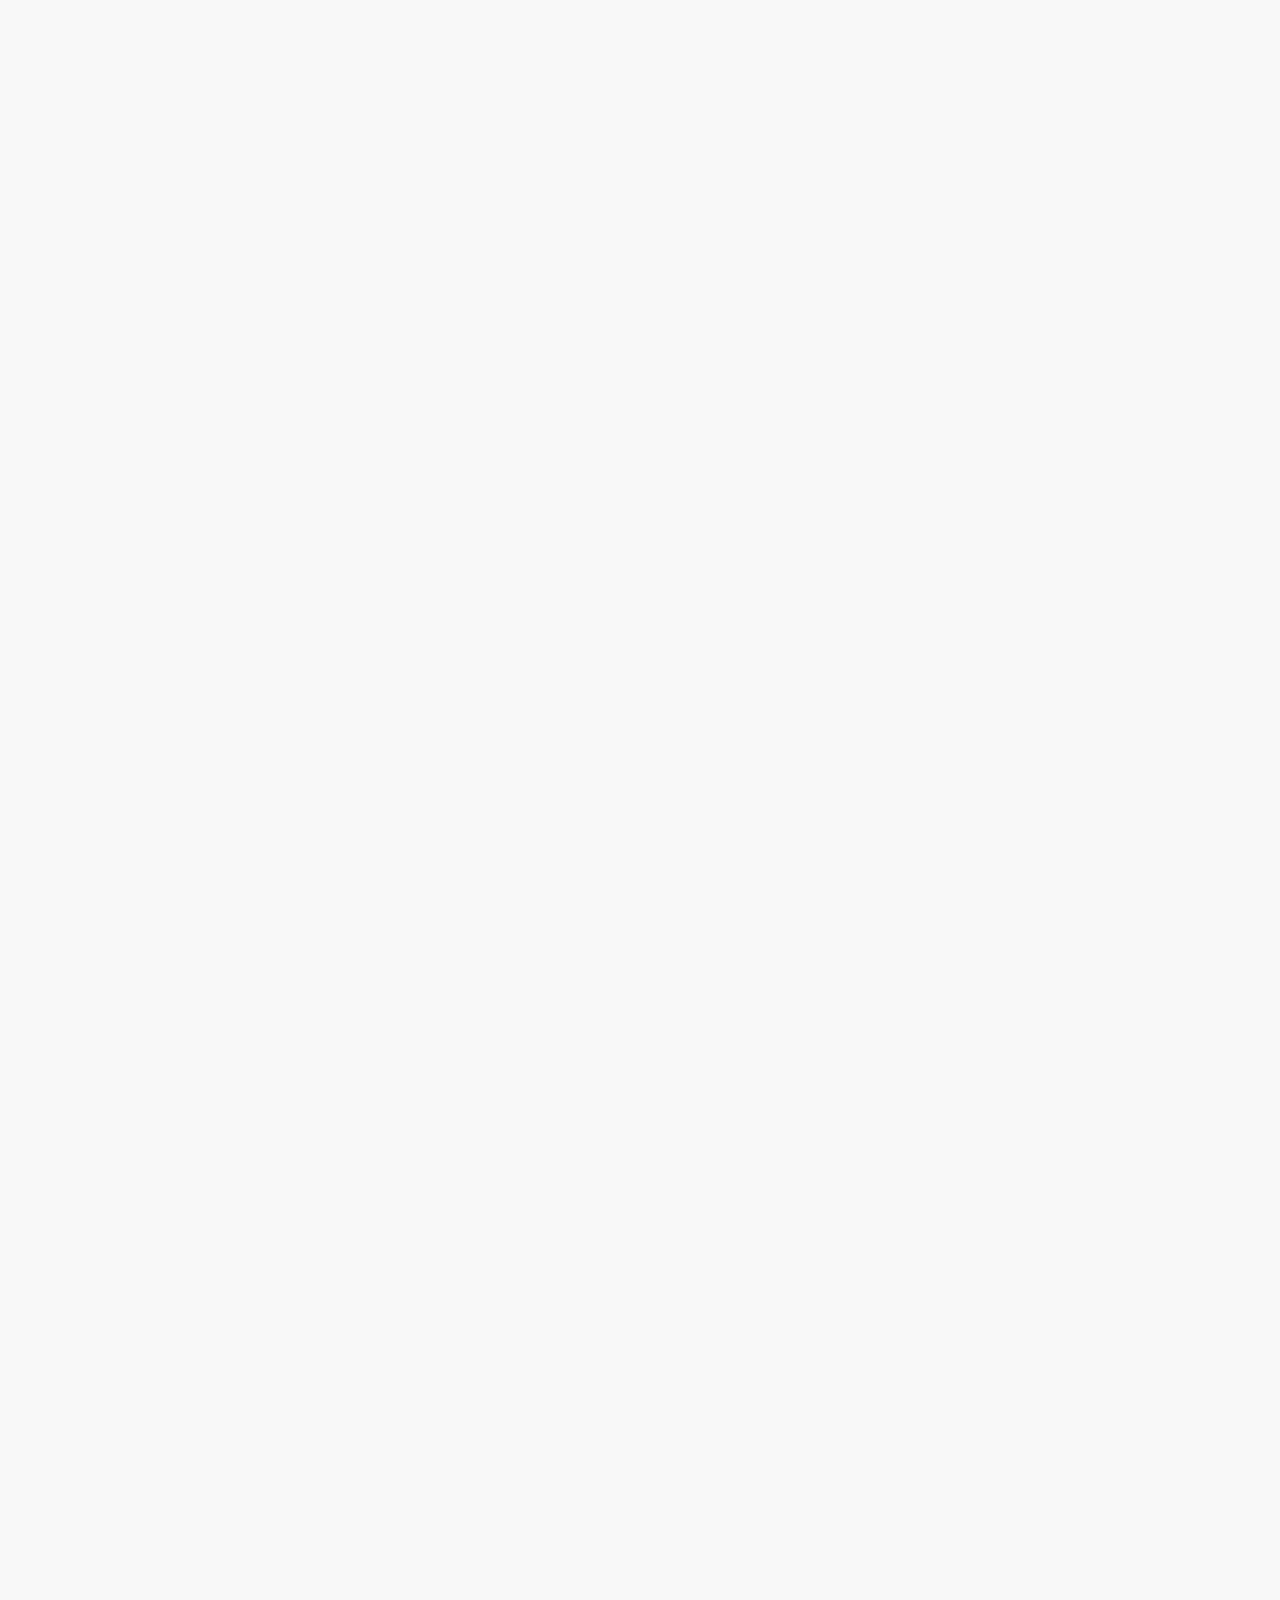
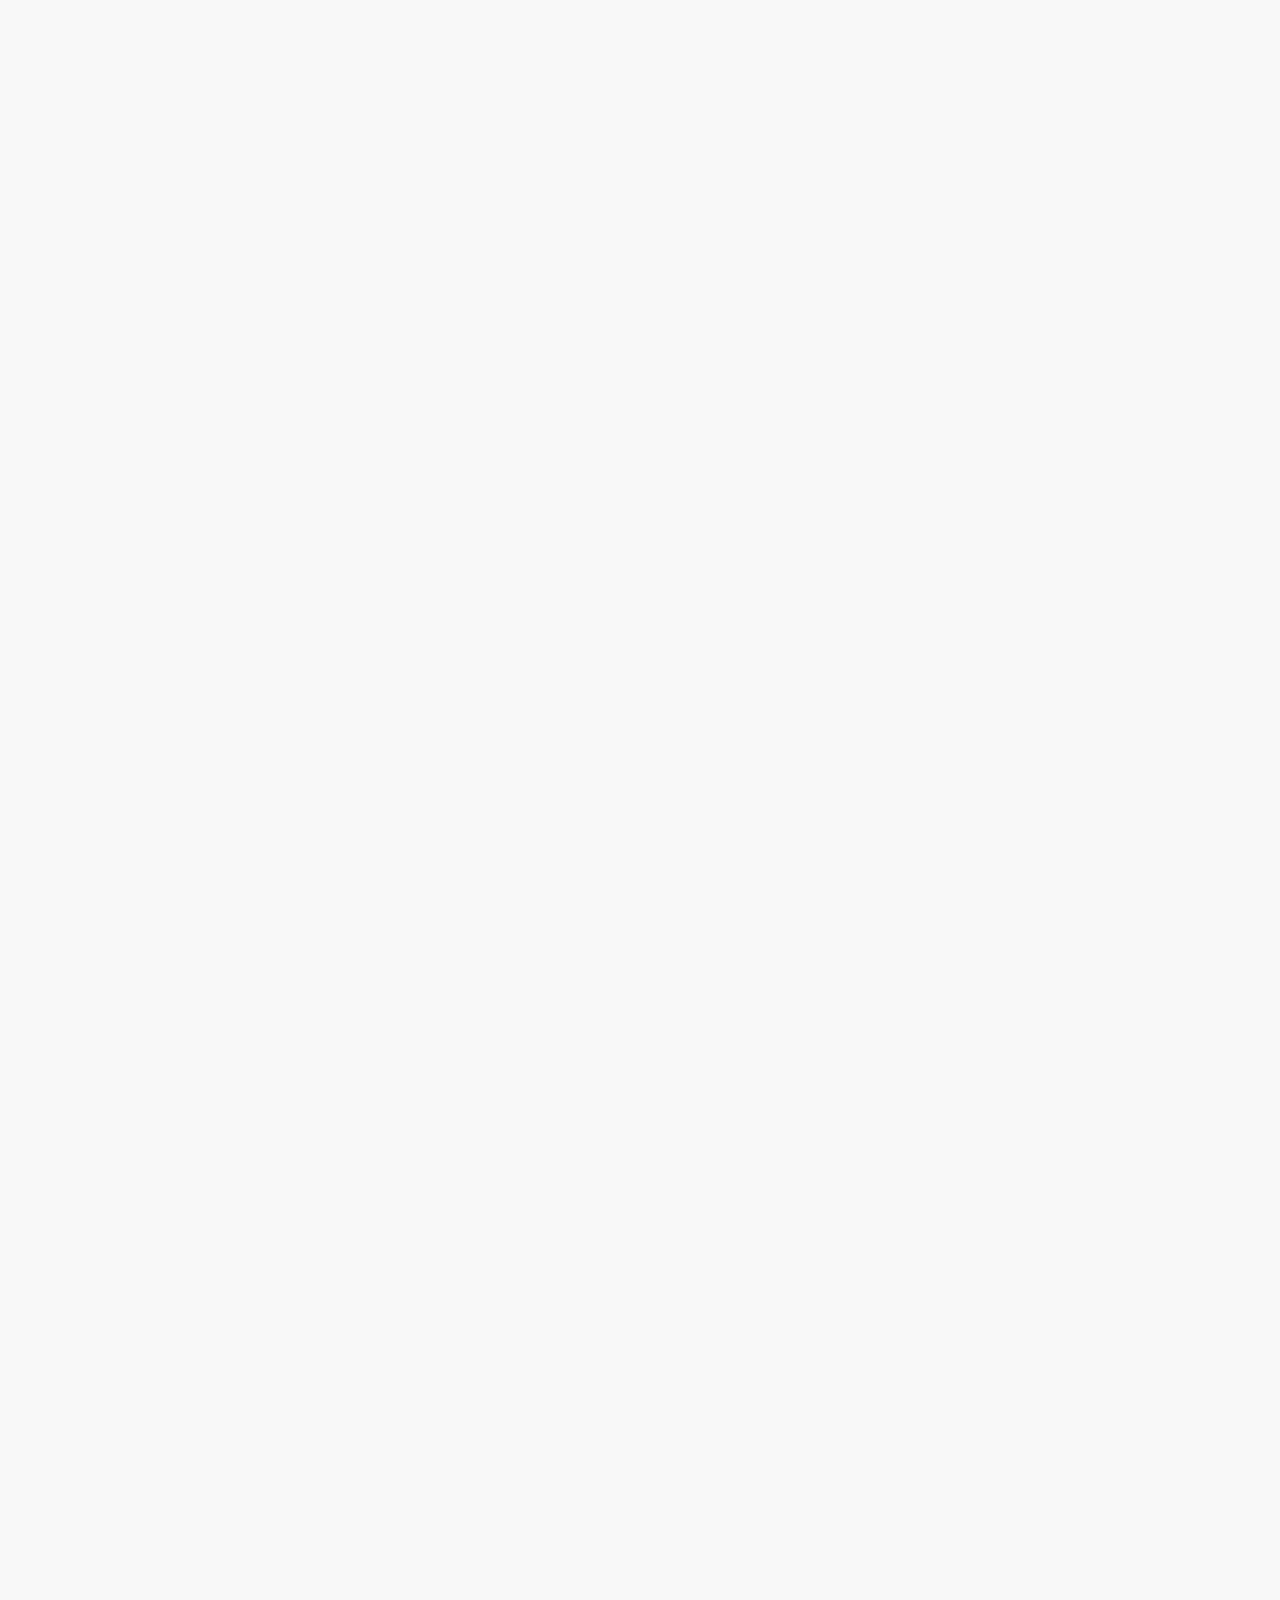
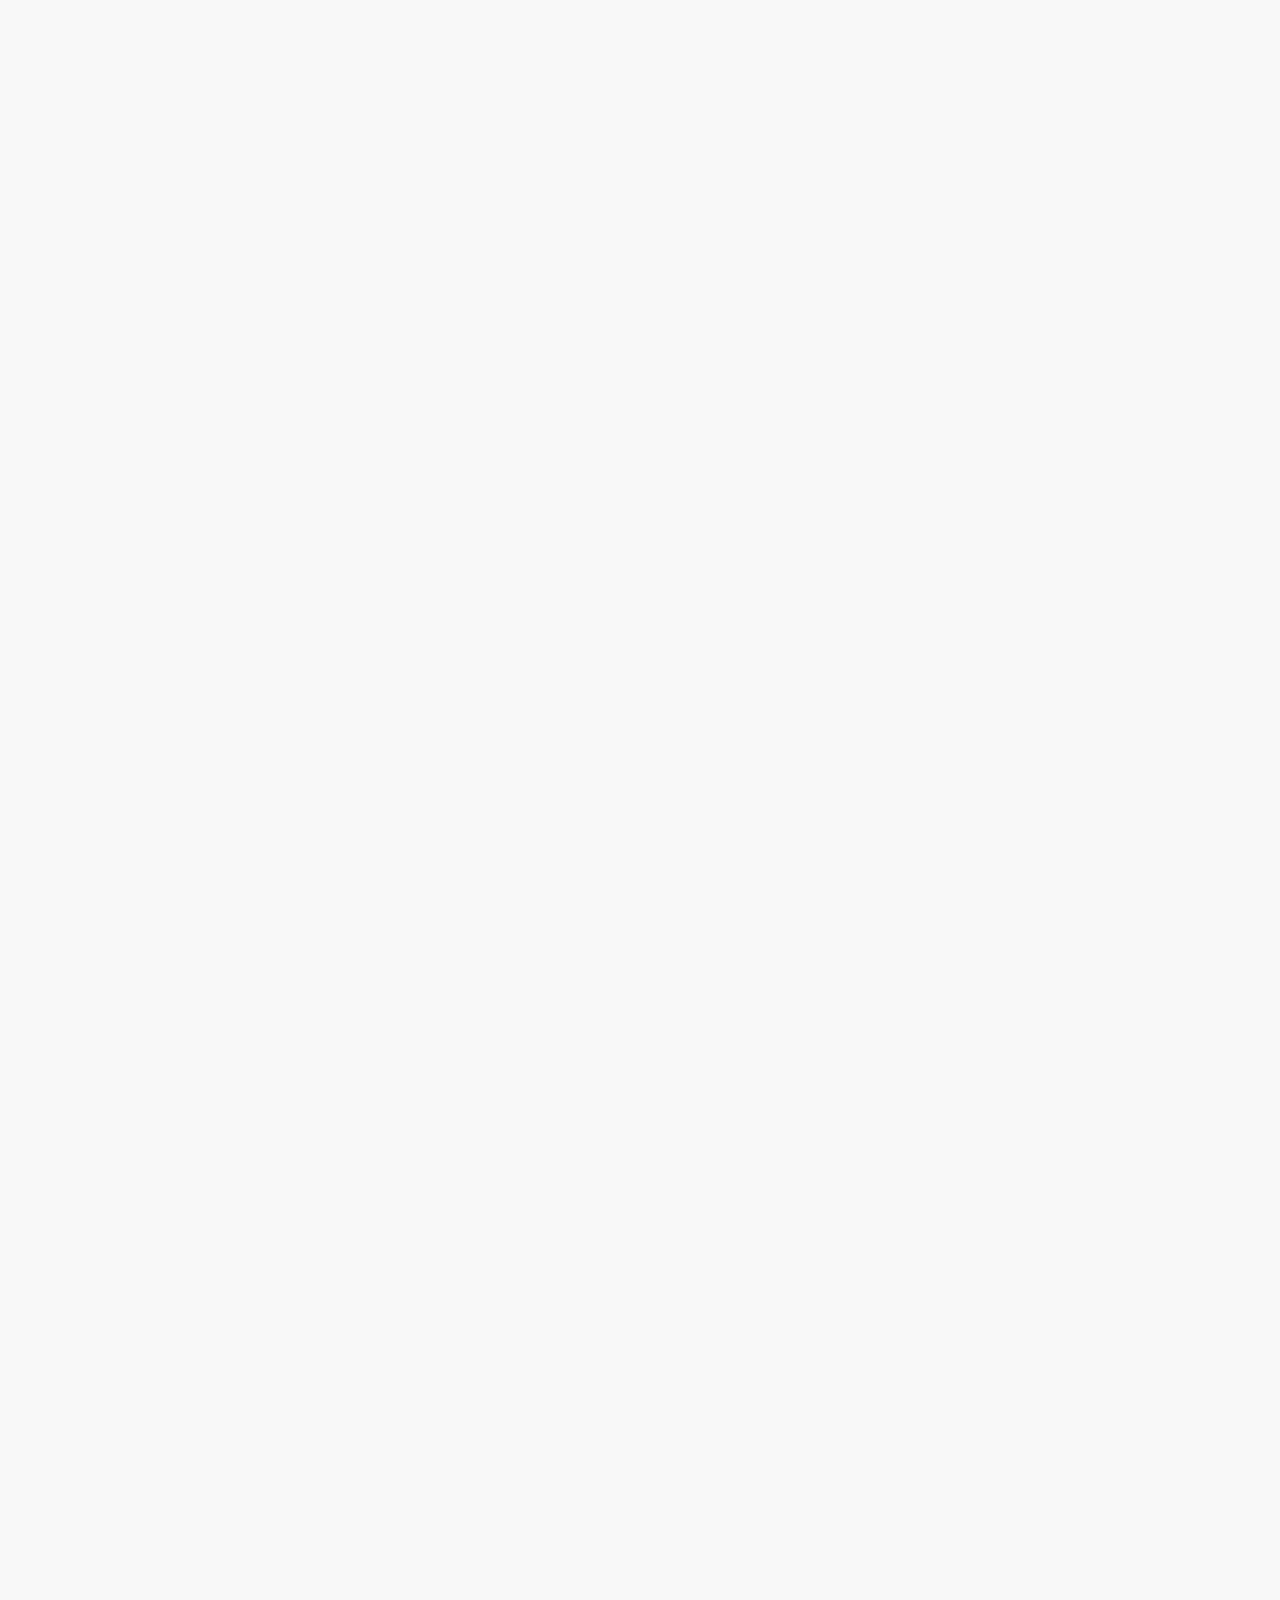
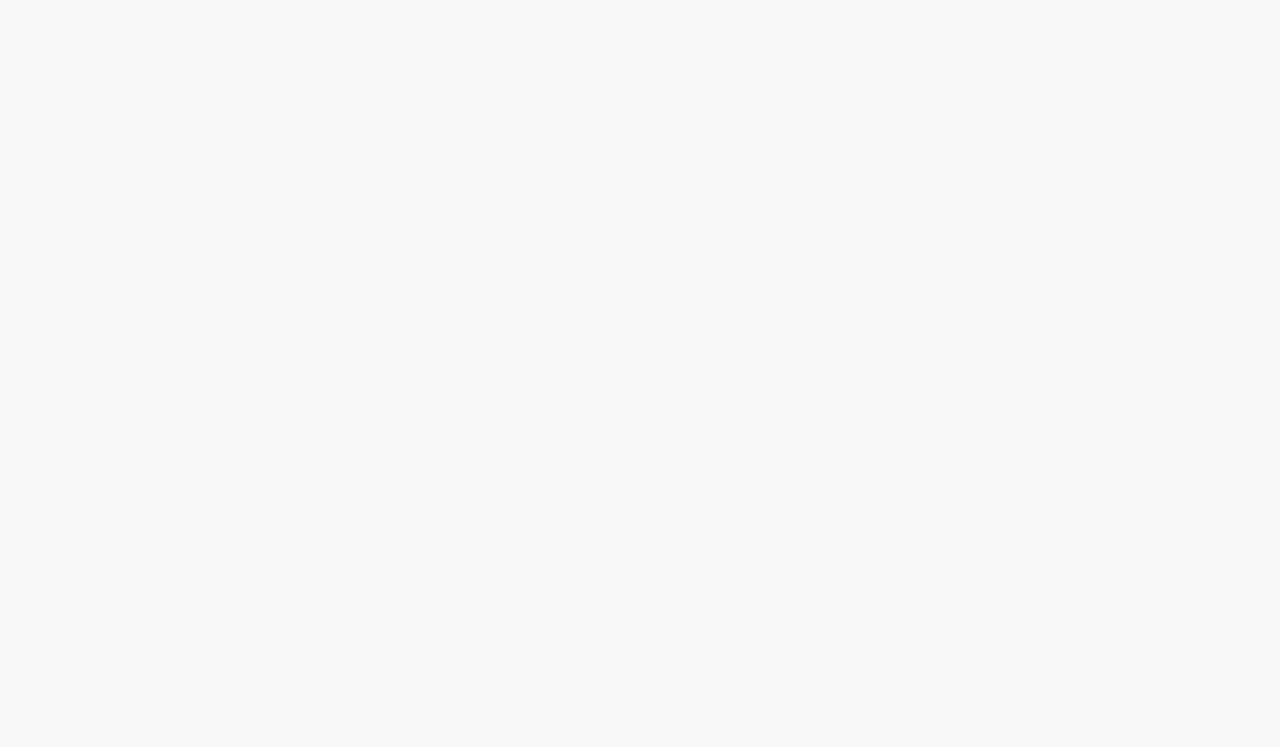
==== commit 316e0177: "Add adaptive and refactor footer navigation block" ====
--- a/index.html
+++ b/index.html
@@ -686,31 +686,39 @@
             </ul>
           </div>
   
-          <div class="footer__navigation">
-            <ul class="footer__list">
-              <li class="footer__item footer__item_head"><a href="#" class="footer__link">МЕНЮ</a></li>
-              <li class="footer__item"><a href="projects.html" class="footer__link">Проекты</a></li>
-              <li class="footer__item"><a href="services.html" class="footer__link">Услуги</a></li>
-              <li class="footer__item"><a href="team.html" class="footer__link">Команда</a></li>
-              <li class="footer__item"><a href="contacts.html" class="footer__link">Контакты</a></li>
-              <li class="footer__item"><a href="#" class="footer__link">Брифинг</a></li>
-            </ul>
-            <ul class="footer__list">
-              <li class="footer__item footer__item_head"><a href="#" class="footer__link">СПЕЦИАЛИЗАЦИИ</a></li>
-              <li class="footer__item"><a href="#" class="footer__link">Аналитика</a></li>
-              <li class="footer__item"><a href="#" class="footer__link">Дизайн</a></li>
-              <li class="footer__item"><a href="#" class="footer__link">Веб-разработка</a></li>
-              <li class="footer__item"><a href="#" class="footer__link">Поддержка и развитие</a></li>
-              <li class="footer__item"><a href="#" class="footer__link">Автоматизация</a></li>
-            </ul>
-            <ul class="footer__list">
-              <li class="footer__item footer__item_head"><a href="#" class="footer__link">ПРОЧЕЕ</a></li>
-              <li class="footer__item"><a href="career.html" class="footer__link">Карьера</a></li>
-              <li class="footer__item"><a href="#" class="footer__link">Сертификаты</a></li>
-              <li class="footer__item"><a href="#" class="footer__link">Документация</a></li>
-              <li class="footer__item"><a href="public.html" class="footer__link">Публикации</a></li>
-              <li class="footer__item"><a href="#" class="footer__link">Медиа</a></li>
-            </ul>
+          <div class="footer__navigation footer-navigation-grid">
+            <div class="footer-navigation-grid__item">
+              <ul class="footer__list">
+                <li class="footer__item"><a href="#" class="footer__link footer__link--head">МЕНЮ</a></li>
+                <li class="footer__item"><a href="projects.html" class="footer__link">Проекты</a></li>
+                <li class="footer__item"><a href="services.html" class="footer__link">Услуги</a></li>
+                <li class="footer__item"><a href="team.html" class="footer__link">Команда</a></li>
+                <li class="footer__item"><a href="contacts.html" class="footer__link">Контакты</a></li>
+                <li class="footer__item"><a href="#" class="footer__link">Брифинг</a></li>
+              </ul>
+            </div>
+            
+            <div class="footer-navigation-grid__item">
+              <ul class="footer__list">
+                <li class="footer__item"><a href="#" class="footer__link footer__link--head">сервисы</a></li>
+                <li class="footer__item"><a href="#" class="footer__link">Аналитика</a></li>
+                <li class="footer__item"><a href="#" class="footer__link">Дизайн</a></li>
+                <li class="footer__item"><a href="#" class="footer__link">Веб-разработка</a></li>
+                <li class="footer__item"><a href="#" class="footer__link">Поддержка и развитие</a></li>
+                <li class="footer__item"><a href="#" class="footer__link">Автоматизация</a></li>
+              </ul>
+            </div>
+            
+            <div class="footer-navigation-grid__item">
+              <ul class="footer__list">
+                <li class="footer__item"><a href="#" class="footer__link footer__link--head">ПРОЧЕЕ</a></li>
+                <li class="footer__item"><a href="career.html" class="footer__link">Карьера</a></li>
+                <li class="footer__item"><a href="#" class="footer__link">Сертификаты</a></li>
+                <li class="footer__item"><a href="#" class="footer__link">Документация</a></li>
+                <li class="footer__item"><a href="public.html" class="footer__link">Публикации</a></li>
+                <li class="footer__item"><a href="#" class="footer__link">Медиа</a></li>
+              </ul>
+            </div>
           </div>
         </div>
   
--- a/css/style.css
+++ b/css/style.css
@@ -116,6 +116,10 @@
 
 .dark .overlay.active {
   opacity: 0.9;
+}
+
+.main__section {
+  position: relative;
 }
 
 .main__border {
@@ -2947,38 +2951,14 @@
   padding: 30px 0;
 }
 
-.footer__navigation {
-  display: -webkit-box;
-  display: -ms-flexbox;
-  display: flex;
-  width: 100%;
-  max-width: 610px;
-  -ms-flex-wrap: wrap;
-  flex-wrap: wrap;
-  -webkit-box-pack: justify;
-  -ms-flex-pack: justify;
-  justify-content: space-between;
-  gap: 20px;
-}
-
-.footer__list {
-  display: -webkit-box;
-  display: -ms-flexbox;
-  display: flex;
-  -webkit-box-orient: vertical;
-  -webkit-box-direction: normal;
-  -ms-flex-direction: column;
-  flex-direction: column;
-  gap: 15px;
-}
-
-.footer__item_head, .footer__item_head .footer__link {
+.footer__link {
+  font-weight: 300;
+}
+
+.footer__link--head {
   font-size: 20px;
   font-weight: 600;
-}
-
-.footer__item, .footer__link {
-  font-weight: 300;
+  text-transform: uppercase;
 }
 
 .footer__item {
@@ -2994,6 +2974,10 @@
   transition-delay: calc(var(--inc-step)*0.1s);
 }
 
+.footer__item:not(:last-child) {
+  margin-bottom: 15px;
+}
+
 .loaded .footer__list.animate .footer__item {
   opacity: 1;
   -webkit-transform: translateY(0);
@@ -3079,10 +3063,6 @@
   transform: translateY(0);
   -webkit-transition-delay: 0.6s, 0.6s, 0s;
   transition-delay: 0.6s, 0.6s, 0s;
-}
-
-.footer__contacts {
-  margin-bottom: 60px;
 }
 
 .footer__contacts_item:not(:last-child) {
--- a/css/media.css
+++ b/css/media.css
@@ -1,7 +1,11 @@
-@media (max-width: 640px) {
+@media (max-width: 639px) {
   .header__name {
     display: none;
   }
+
+  .footer-navigation-grid__item:not(:last-child) {
+    margin-bottom: 30px;
+  }
 }
 
 @media (max-width: 959px) {
@@ -12,6 +16,10 @@
 
   .say__desc {
     margin-bottom: 15px;
+  }
+
+  .footer__contacts {
+    margin-bottom: 60px;
   }
 }
 
@@ -60,6 +68,15 @@
   .header__nav_bottom {
     padding-left: 75px;
     padding-right: 75px;
+  }
+
+  .footer-navigation-grid {
+    display: flex;
+    gap: 20px;
+  }
+
+  .footer-navigation-grid__item {
+    flex: 1 1 33.33%;
   }
 }
 
@@ -168,6 +185,18 @@
     align-items: center;
     gap: 20px;
   }
+
+  .footer__content {
+    display: flex;
+  }
+
+  .footer__contacts {
+    flex: 1 1 39%;
+  }
+
+  .footer__navigation {
+    flex: 1 1 61%;
+  }
 }
 
 @media (min-width: 1200px) {
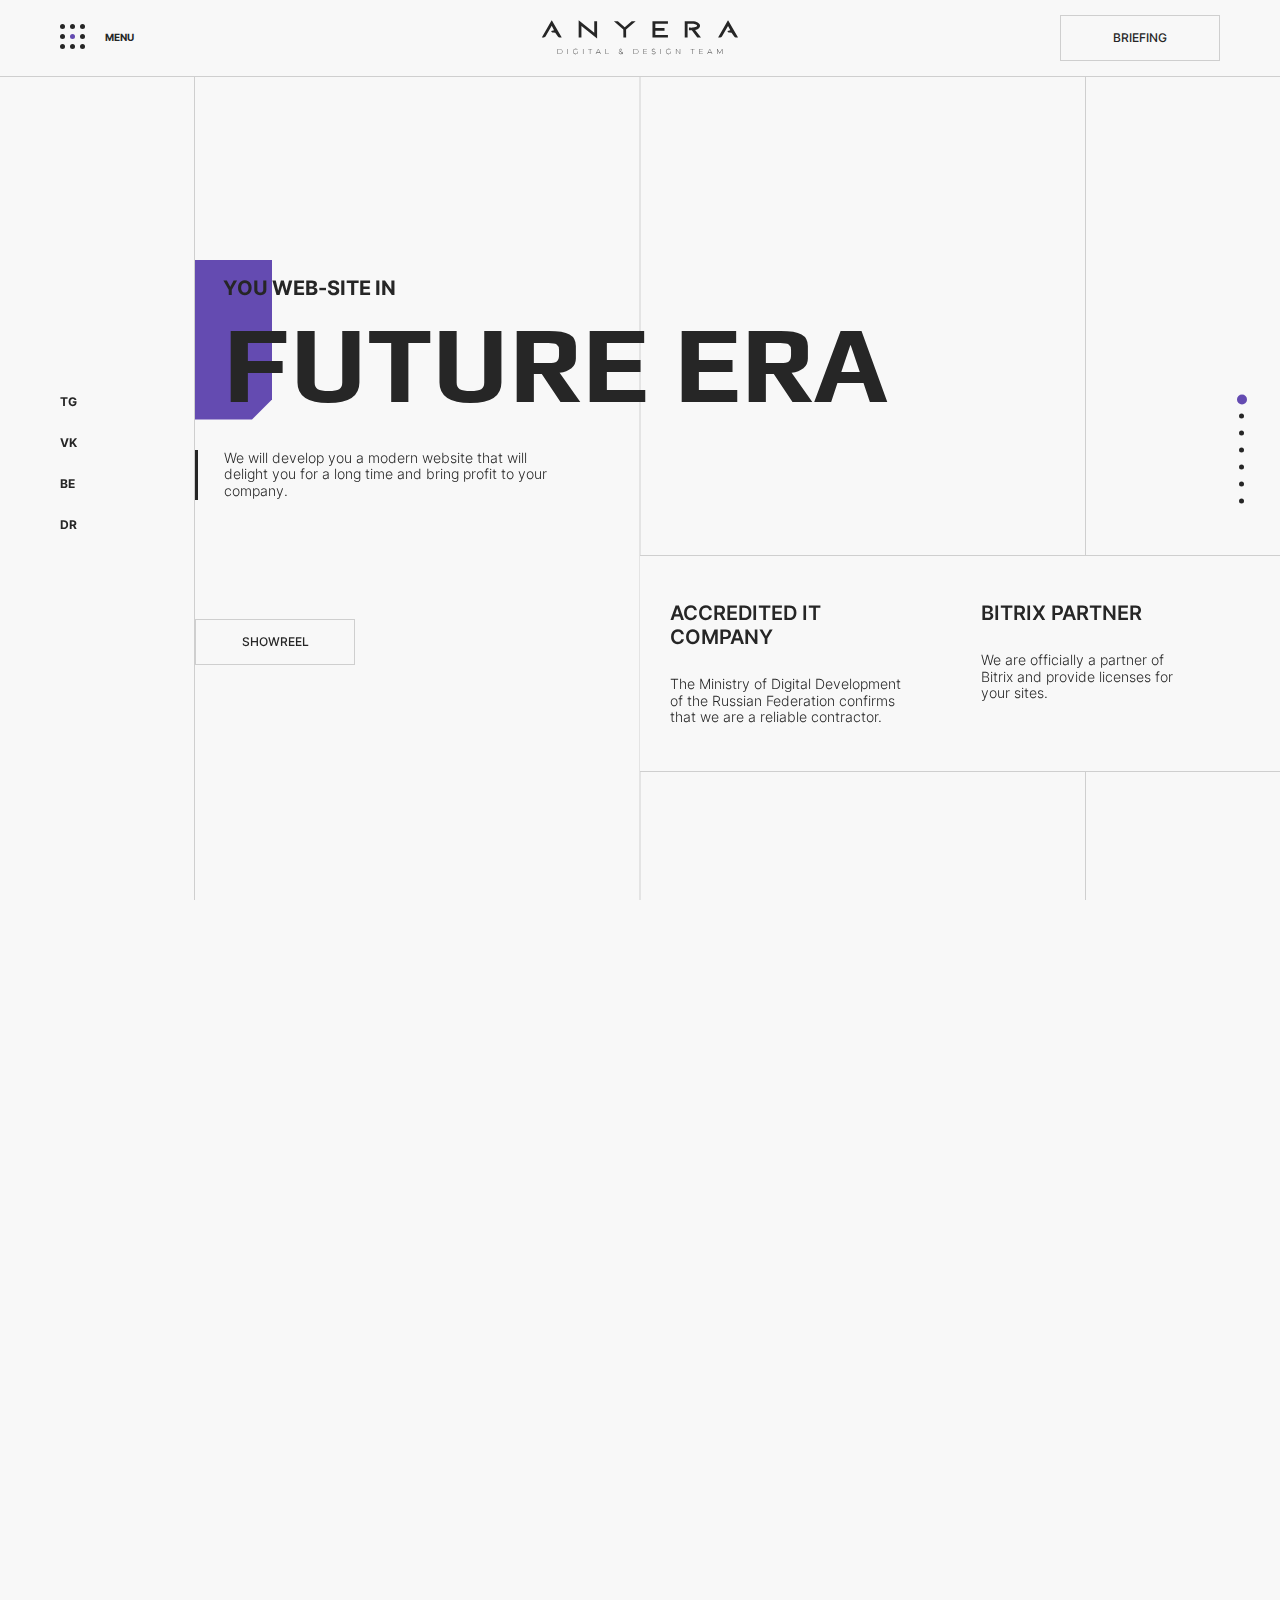
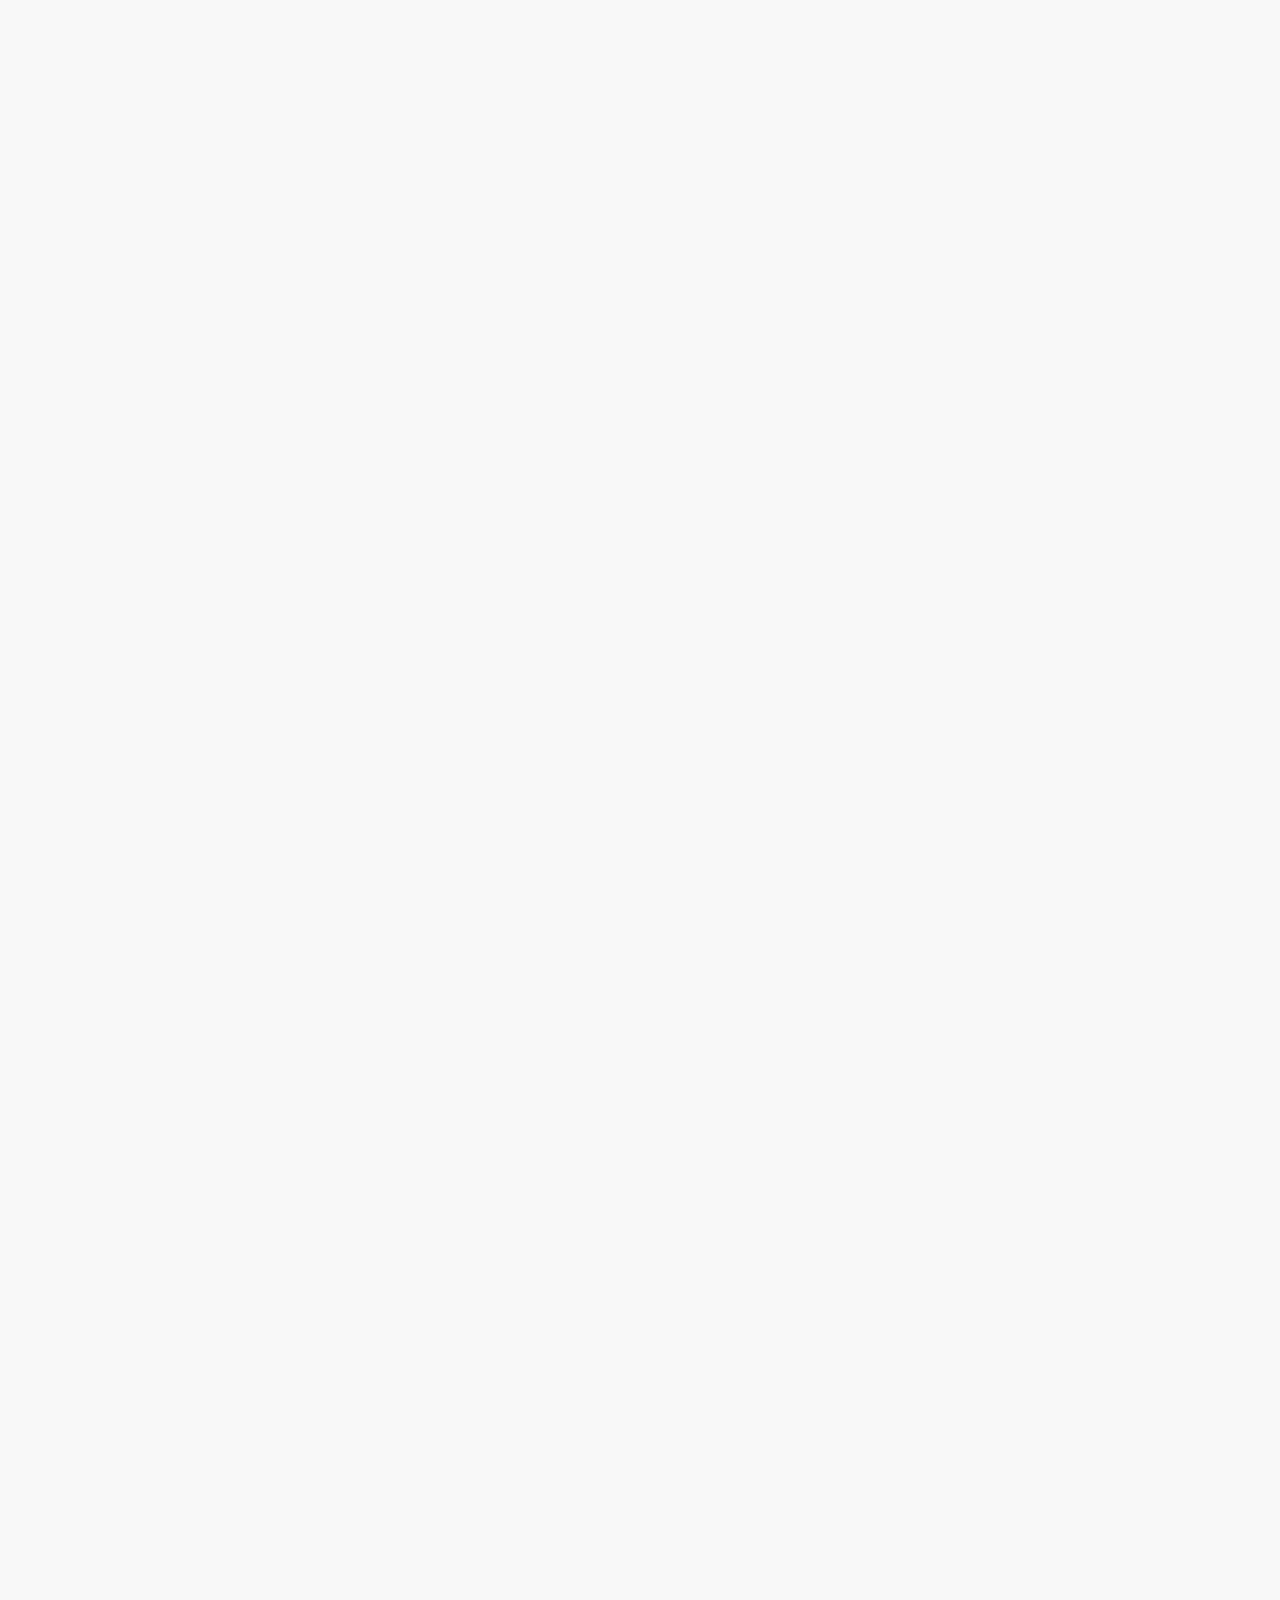
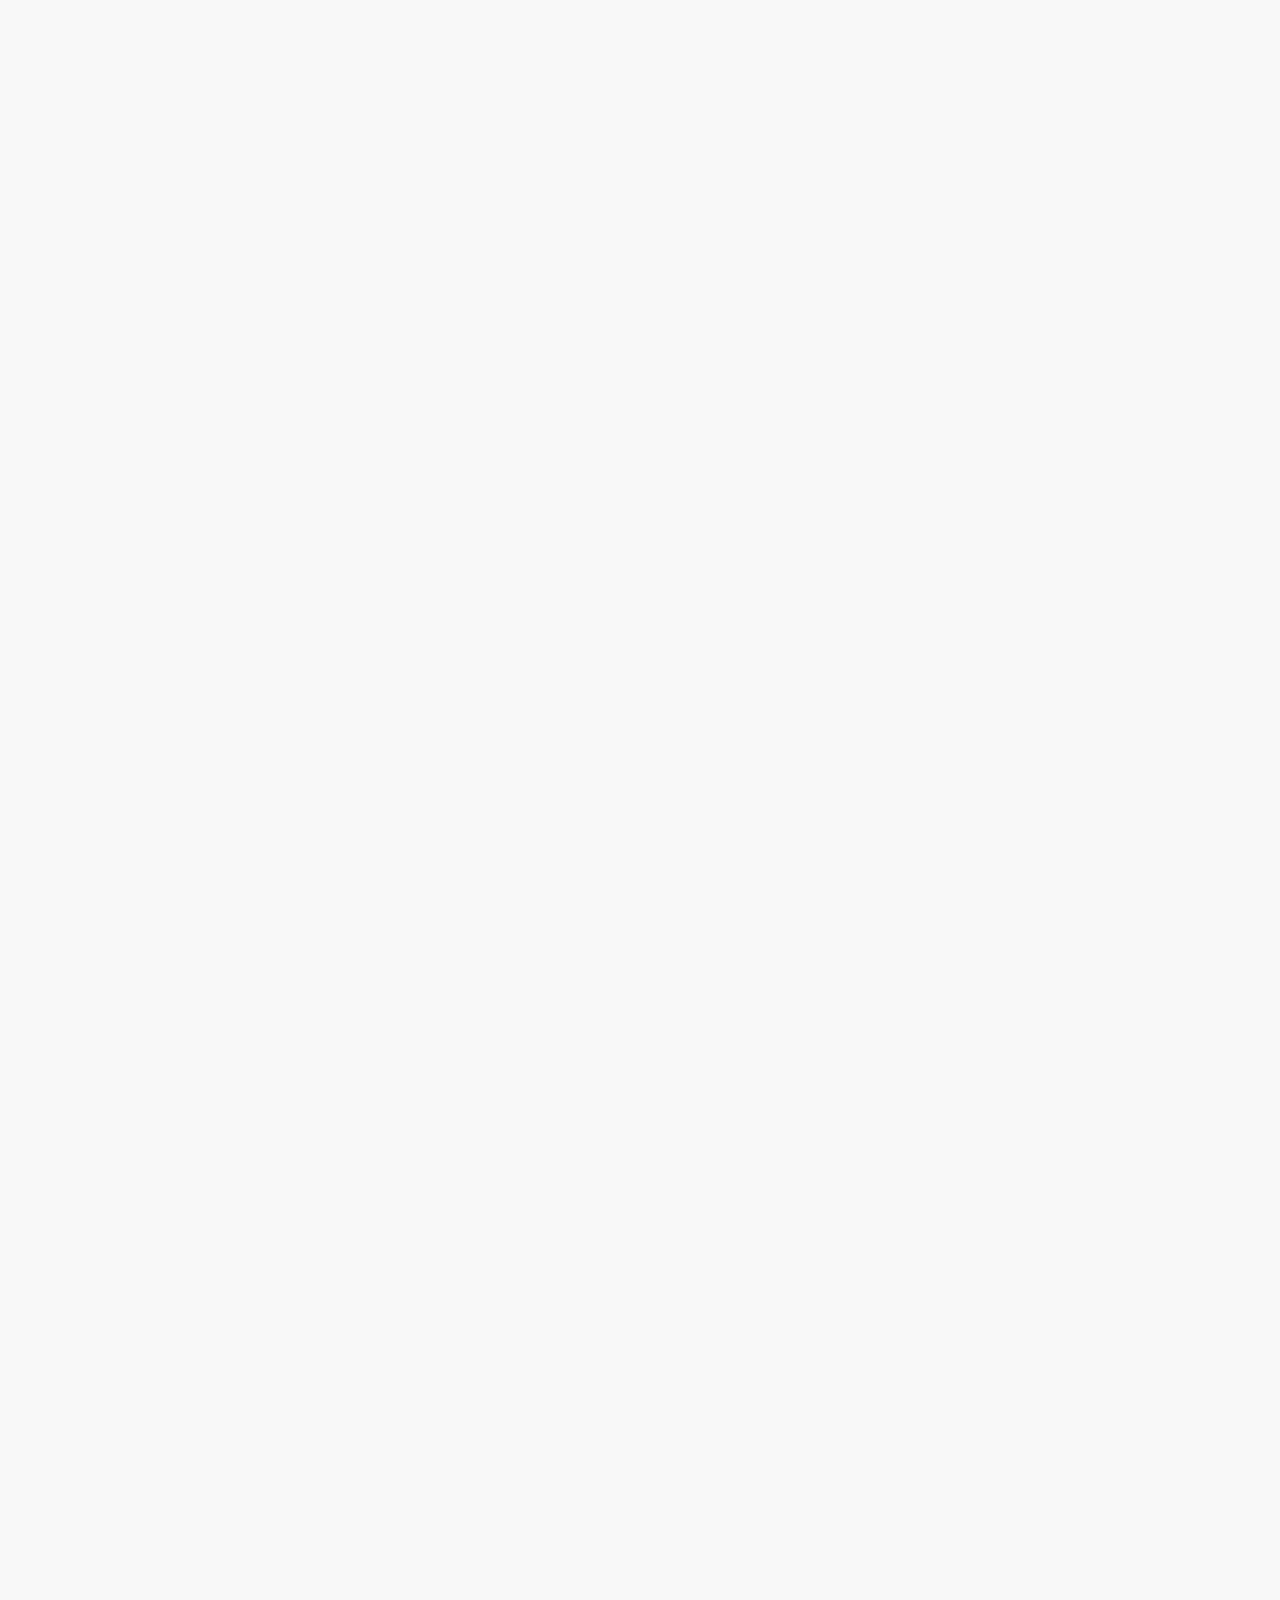
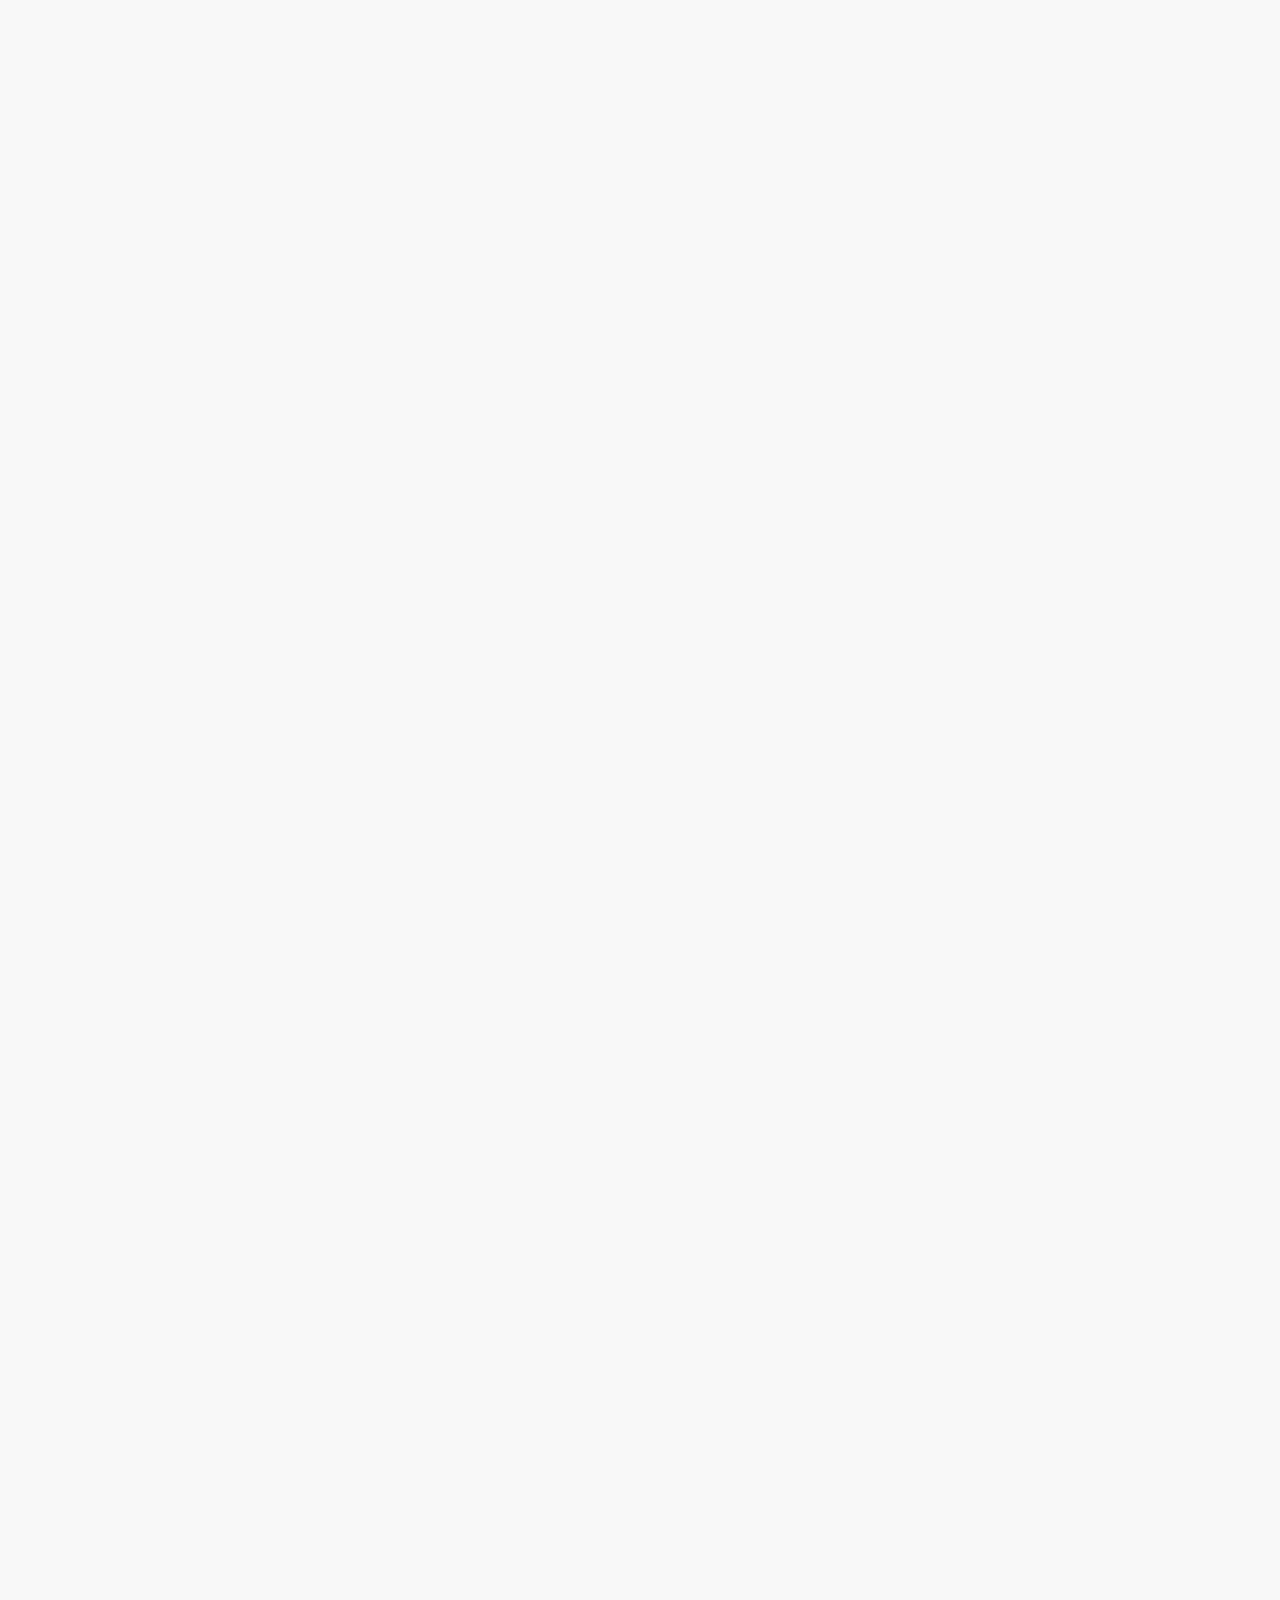
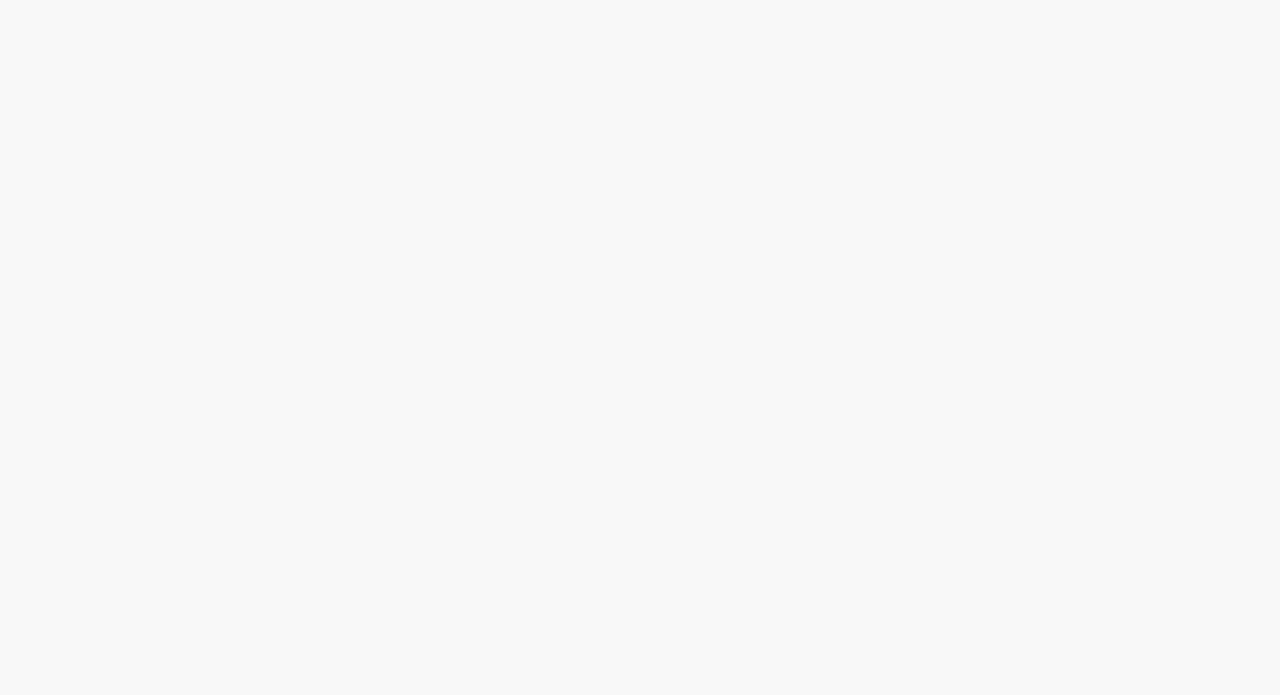
==== commit f1139ffb: "Refactor footer copyright block" ====
--- a/index.html
+++ b/index.html
@@ -724,23 +724,22 @@
   
         <hr class="divider-h">
   
-        <div class="footer__info">
-          <div class="footer__info_left">
-            <p class="footer__copyright">
-              © 2022-<span class="footer__year"></span> LCC “ANYERA” All rights reserved
-            </p>
-            <a href="policy.html" class="footer__privacy">Политика конфиденциальности</a>
-          </div>
-          <div class="footer__info_right">
-            <button data-scroll-to href="#top" class="button__project footer__button">
-                <span class="button__text">
-                  <svg xmlns="http://www.w3.org/2000/svg" width="32" height="17" viewBox="0 0 32 17" fill="none">
-                    <path d="M1 16L15.85 0.999999L31 16" stroke="#D3D3D3"/>
-                  </svg>
-                </span>
-              <span class="button__hover"></span>
-            </button>
-          </div>
+        <div class="footer__privacy">
+          <p class="privacy-policy">
+            <a href="policy.html">Privacy policy</a>
+          </p>
+  
+          <button data-scroll-to href="#top" class="button__project footer__to-top">
+            <span class="button__text">
+              <svg xmlns="http://www.w3.org/2000/svg" width="32" height="17" viewBox="0 0 32 17" fill="none">
+                <path d="M1 16L15.85 0.999999L31 16" stroke="currentColor"/>
+              </svg>
+            </span>
+            
+            <span class="button__hover"></span>
+          </button>
+          
+          <p class="footer__copyright">© 2023 LCC “ANYERA” All rights reserved</p>
         </div>
       </div>
     </footer>
--- a/css/style.css
+++ b/css/style.css
@@ -2941,6 +2941,7 @@
 /* start footer */
 .footer {
   padding-top: 76px;
+  padding-bottom: 7px;
   -webkit-box-flex: 0;
   -ms-flex: 0 0 auto;
   flex: 0 0 auto;
@@ -2984,41 +2985,12 @@
   transform: translateY(0);
 }
 
-.footer__info {
-  display: -webkit-box;
-  display: -ms-flexbox;
-  display: flex;
-  margin: 75px 0 0;
-  -webkit-box-align: center;
-  -ms-flex-align: center;
-  align-items: center;
-  -webkit-box-pack: justify;
-  -ms-flex-pack: justify;
-  justify-content: space-between;
-  gap: 20px;
-}
-
-.footer__info_left {
-  display: -webkit-box;
-  display: -ms-flexbox;
-  display: flex;
-  width: 100%;
-  max-width: 700px;
-  -webkit-box-align: center;
-  -ms-flex-align: center;
-  align-items: center;
-  -webkit-box-pack: justify;
-  -ms-flex-pack: justify;
-  justify-content: space-between;
-  gap: 20px;
-}
-
-.footer__info_right {
-  max-width: 790px;
-  gap: 20px;
-}
-
-.footer__copyright, .footer__privacy {
+.footer__privacy {
+  padding: 30px 0;
+}
+
+.footer__copyright,
+.privacy-policy {
   font-size: 10px;
   opacity: 0;
   -webkit-transform: translateY(50px);
@@ -3030,19 +3002,22 @@
   transition: transform 0.3s linear, opacity 0.3s linear, color 0.3s linear, -webkit-transform 0.3s linear;
 }
 
-.loaded .footer__info.animate .footer__copyright, .loaded .footer__info.animate .footer__privacy {
+.loaded .footer__privacy.animate .footer__copyright,
+.loaded .footer__privacy.animate .privacy-policy {
   opacity: 1;
   -webkit-transform: translateY(0);
   transform: translateY(0);
 }
 
-.loaded .footer__info.animate .footer__privacy {
+.loaded .footer__privacy.animate .privacy-policy {
   -webkit-transition-delay: 0.3s, 0.3s, 0s;
   transition-delay: 0.3s, 0.3s, 0s;
 }
 
-.footer__button {
-  padding: 15px 27px;
+.footer__to-top {
+  padding: 0;
+  width: 80px;
+  height: 45px;
   opacity: 0;
   -webkit-transform: translateY(50px);
   transform: translateY(50px);
@@ -3053,11 +3028,16 @@
   transition: transform 0.3s linear, opacity 0.3s linear, border-color 0.3s linear, -webkit-transform 0.3s linear;
 }
 
-.footer__button:hover, .footer__button:focus, .footer__button:active, .dark .footer__button:hover, .dark .footer__button:focus, .dark .footer__button:active {
+.footer__to-top:hover,
+.footer__to-top:focus,
+.footer__to-top:active,
+.dark .footer__to-top:hover,
+.dark .footer__to-top:focus,
+.dark .footer__to-top:active {
   color: var(--text-clr);
 }
 
-.loaded .footer__info.animate .footer__button {
+.loaded .footer__privacy.animate .footer__to-top {
   opacity: 1;
   -webkit-transform: translateY(0);
   transform: translateY(0);
--- a/css/media.css
+++ b/css/media.css
@@ -1,3 +1,10 @@
+@media (max-width: 479px) {
+  .privacy-policy,
+  .footer__to-top {
+    margin-bottom: 15px;
+  }
+}
+
 @media (max-width: 639px) {
   .header__name {
     display: none;
@@ -45,6 +52,16 @@
   .header__nav_link span {
     padding-right: 70px;
     padding-left: 17px;
+  }
+
+  .footer__privacy {
+    display: flex;
+    justify-content: space-between;
+    align-items: center;
+  }
+
+  .footer__copyright {
+    order: -1;
   }
 }
 
@@ -83,6 +100,14 @@
 @media (min-width: 960px) and (max-width: 1439px) {
   .header__nav__contact_list {
     order: -1;
+  }
+
+  .privacy-policy {
+    flex-grow: 1;
+  }
+
+  .footer__copyright {
+    width: 39%;
   }
 }
 
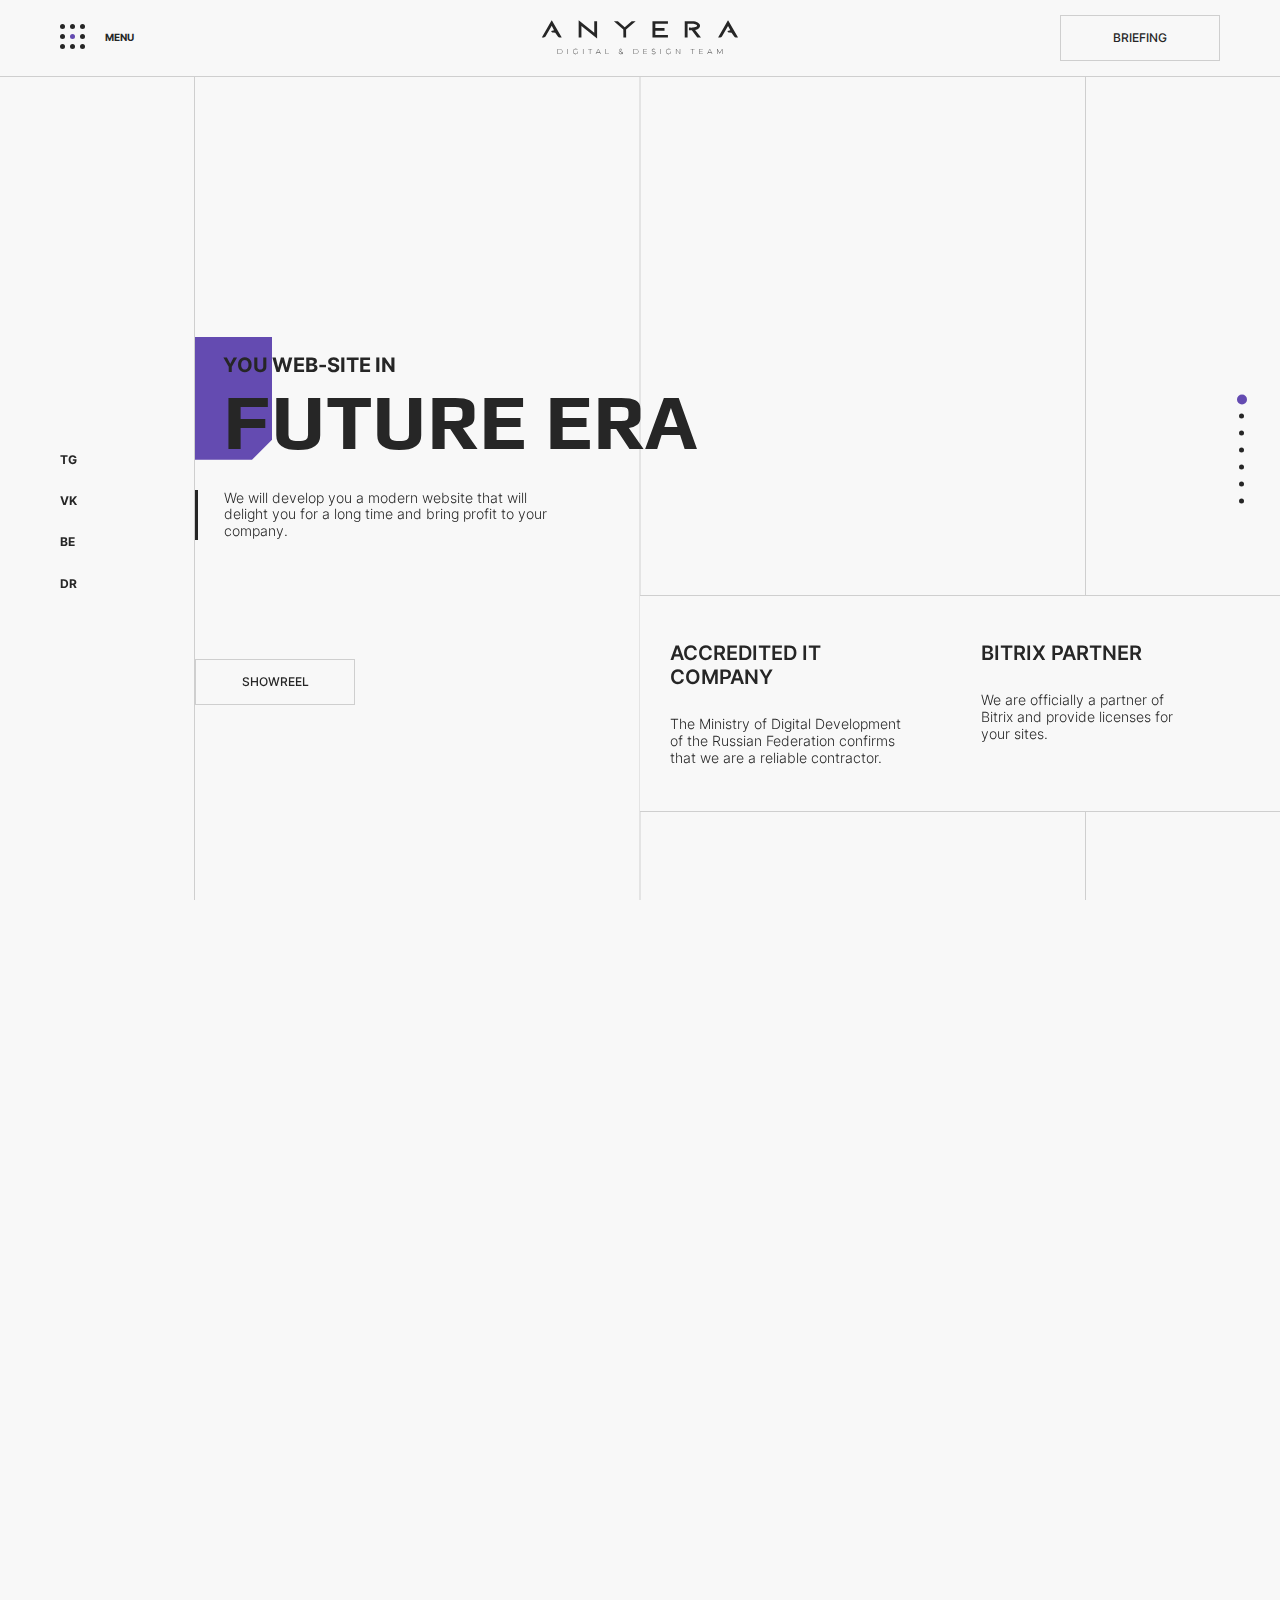
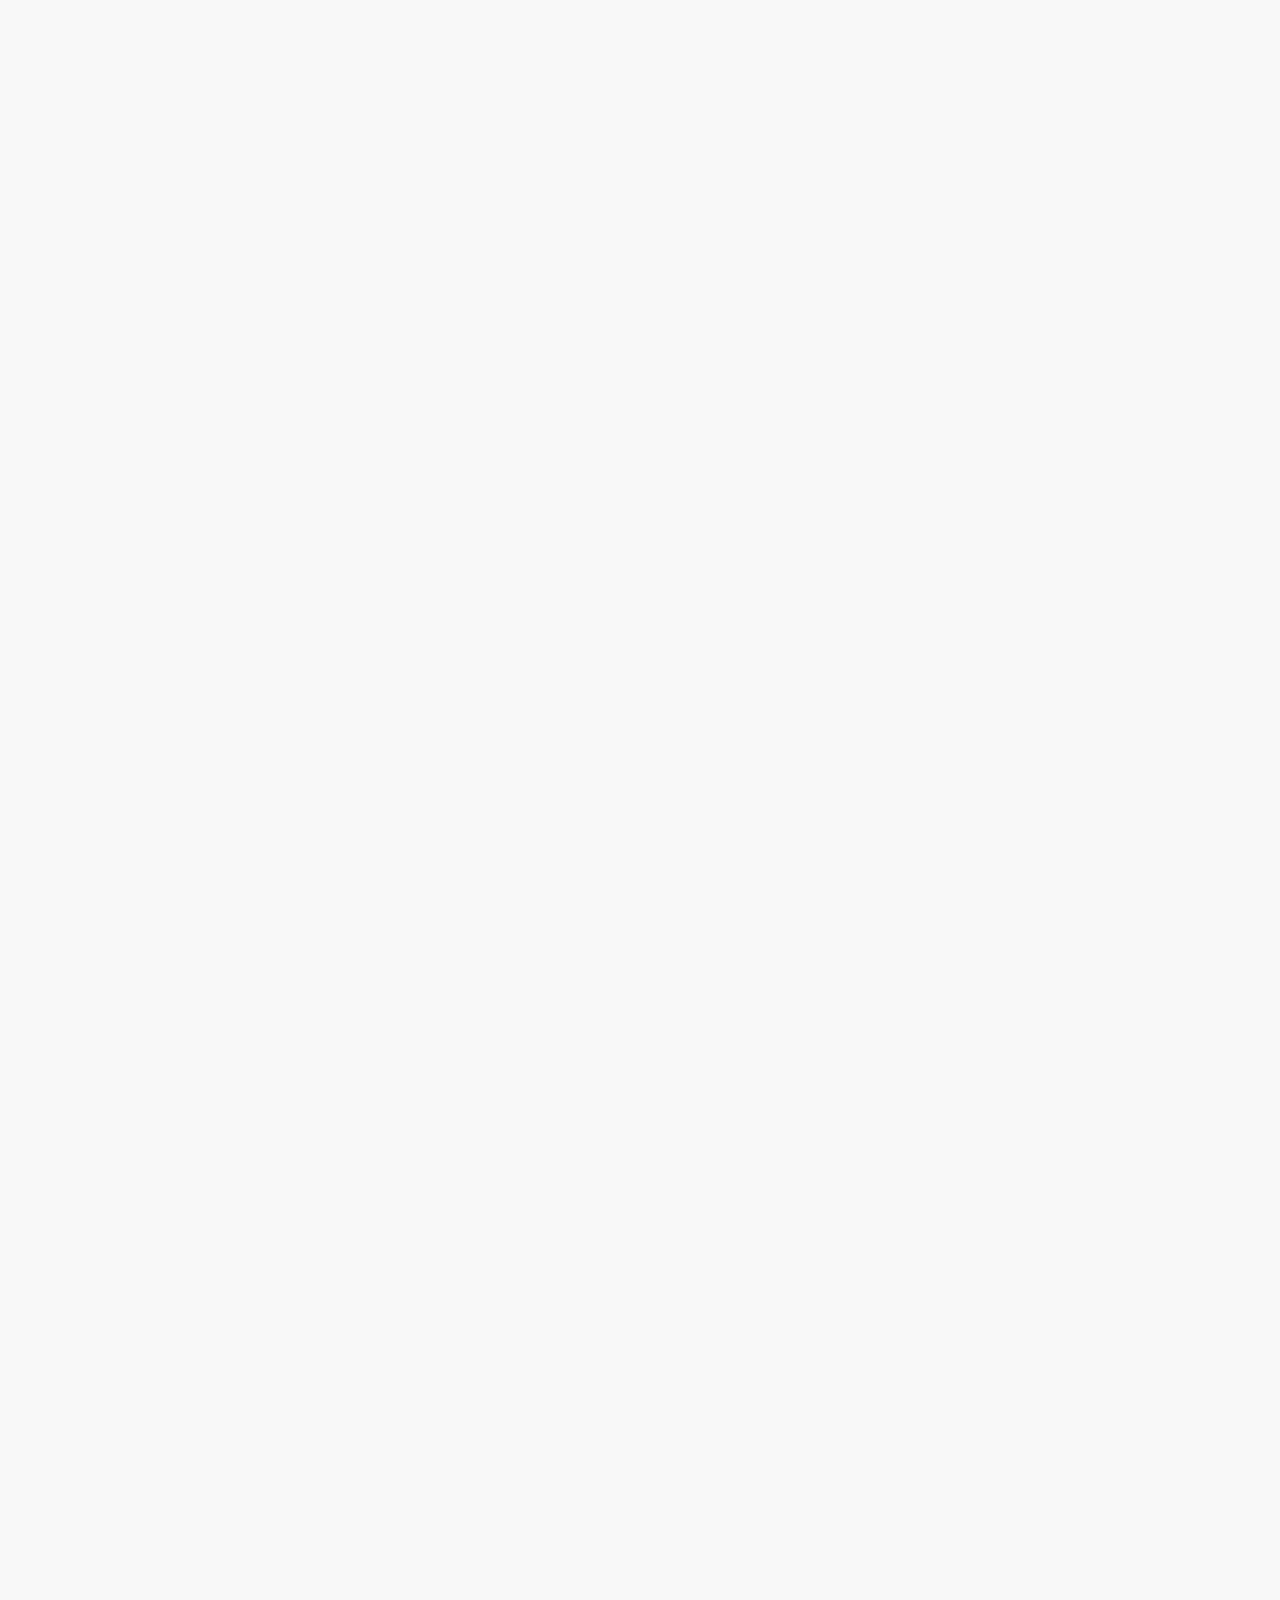
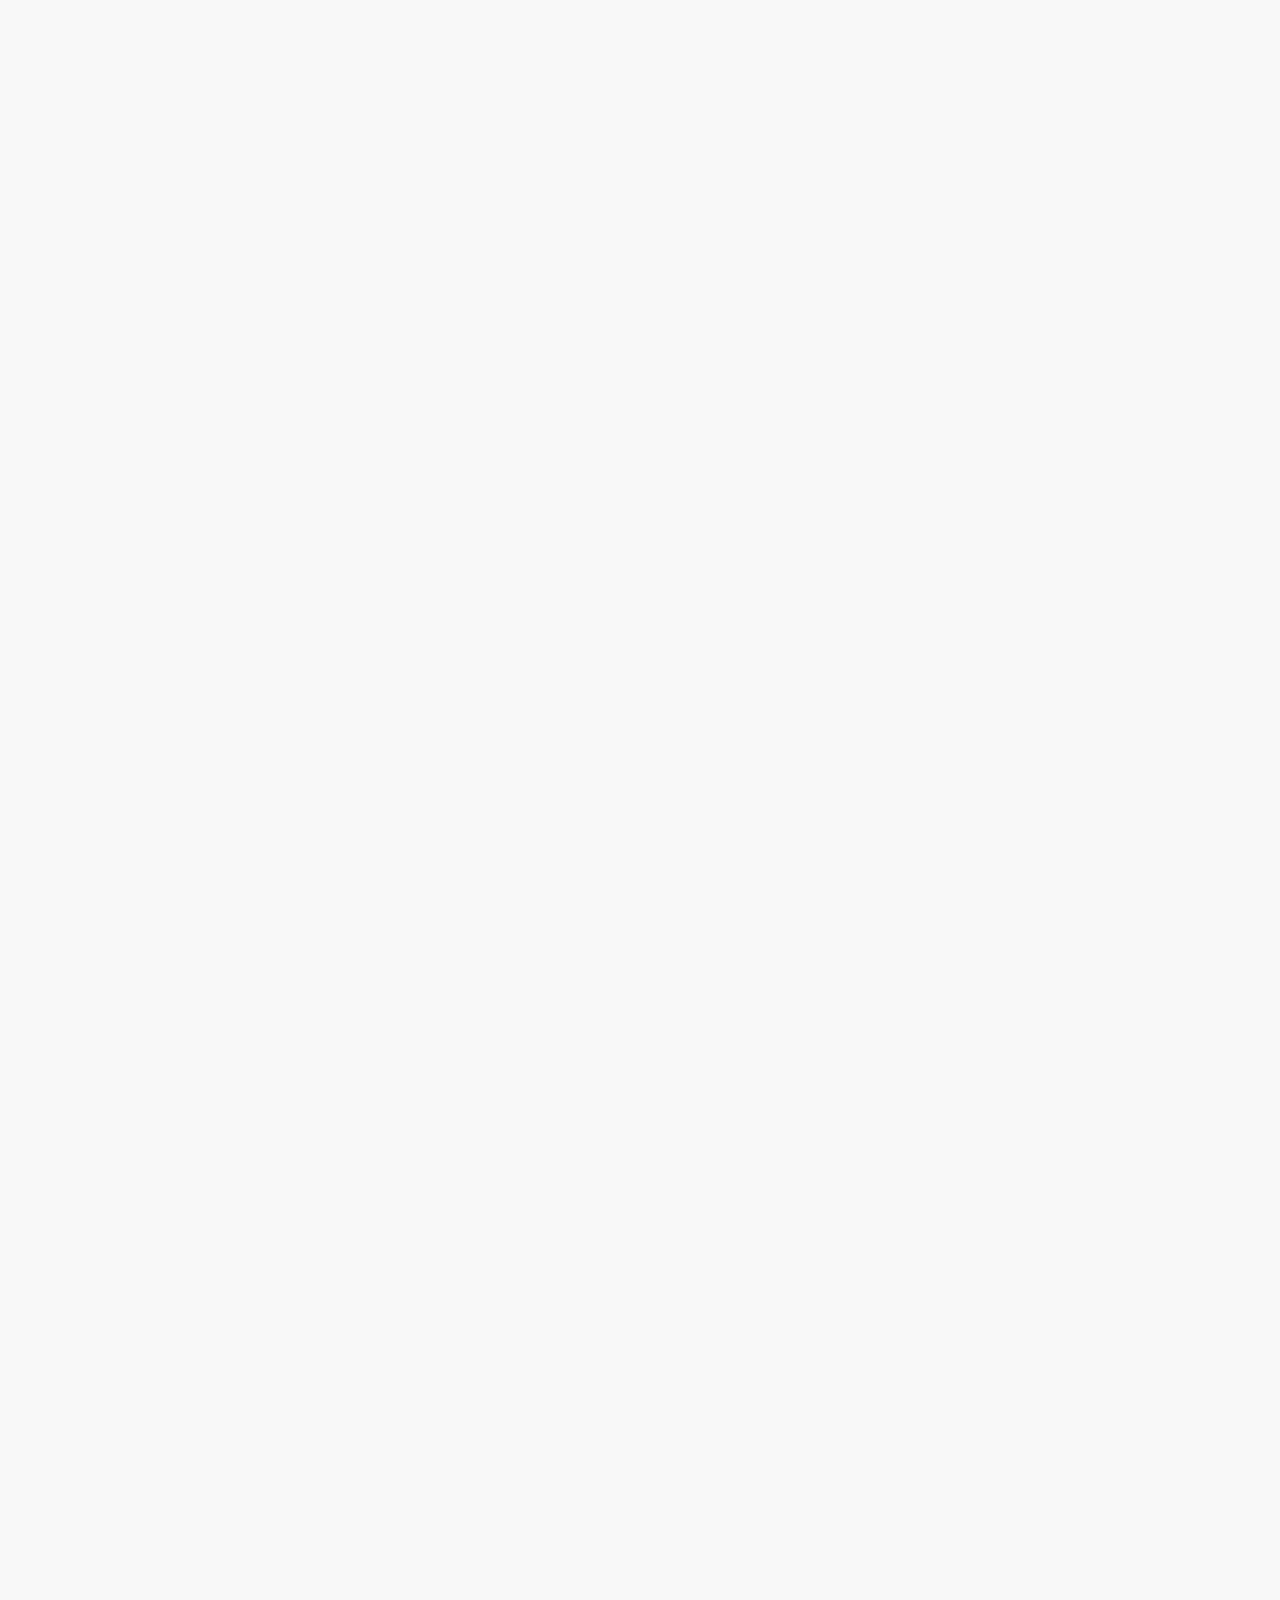
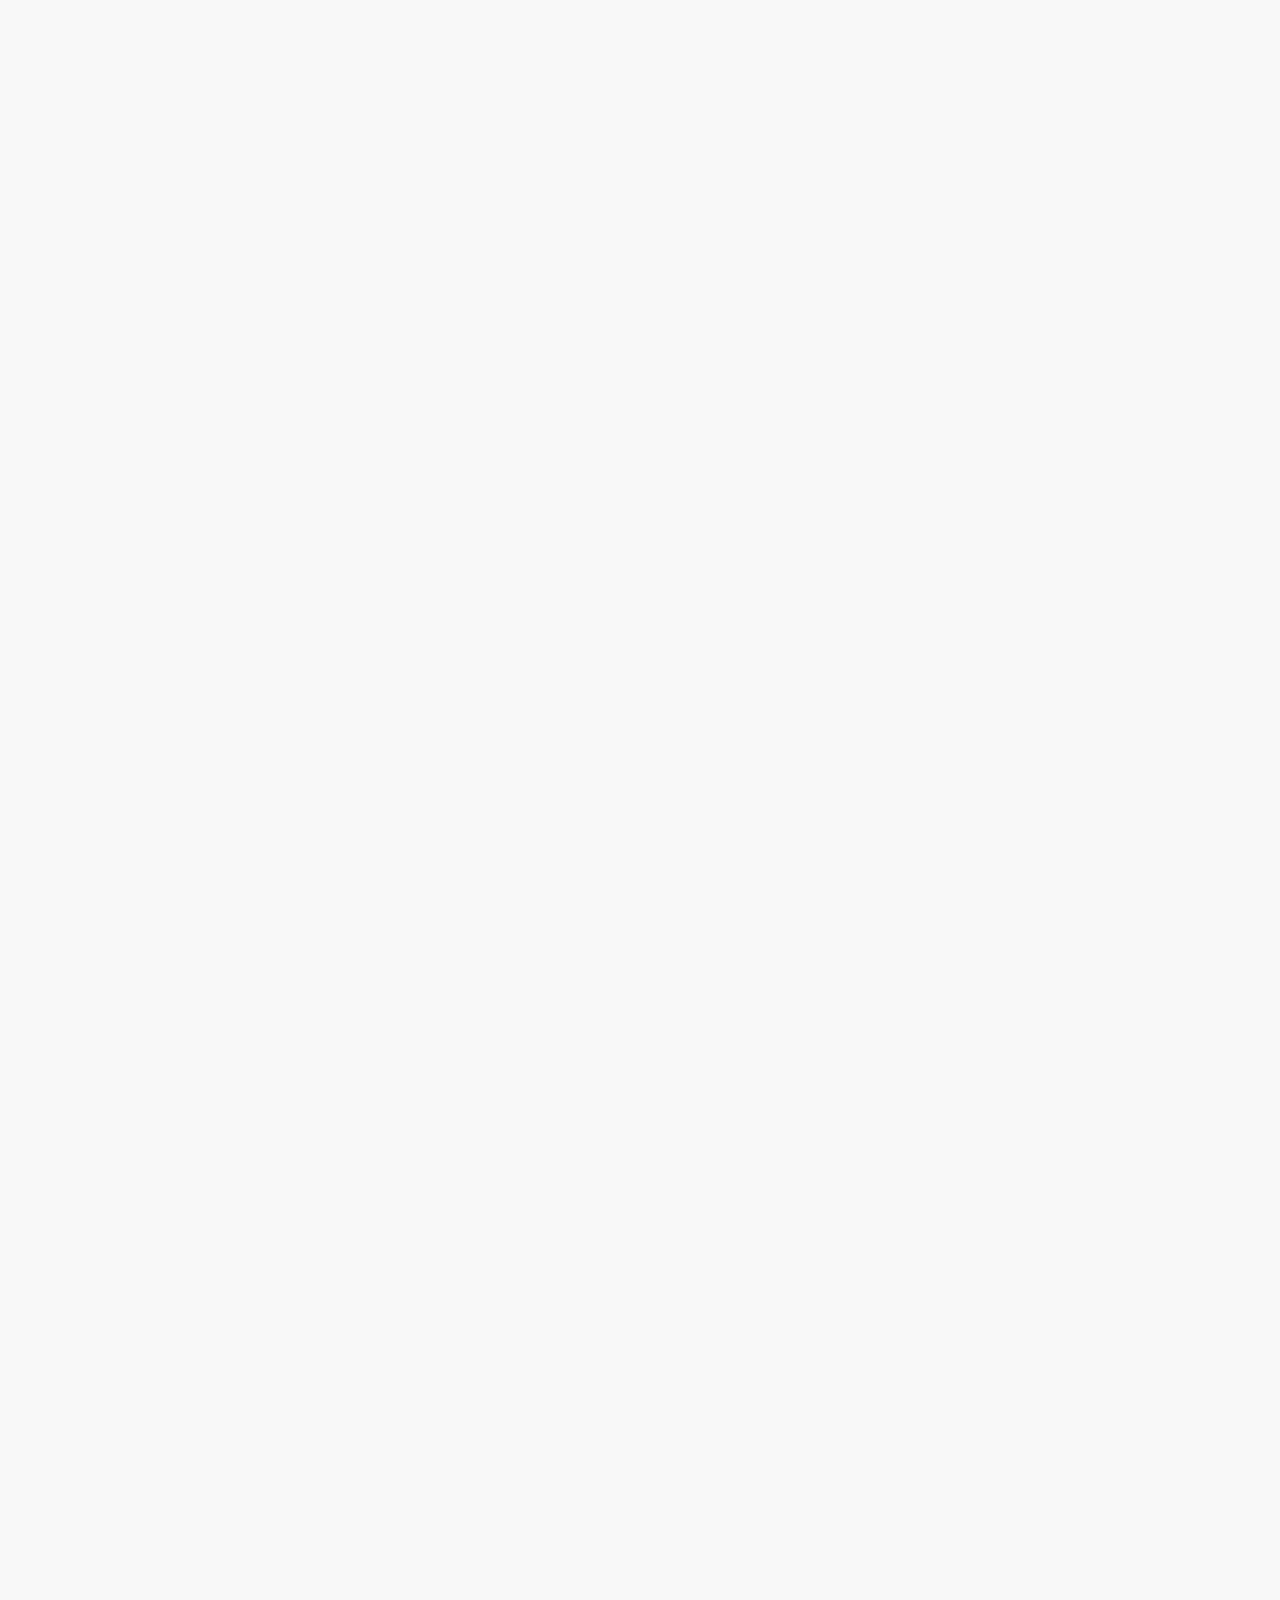
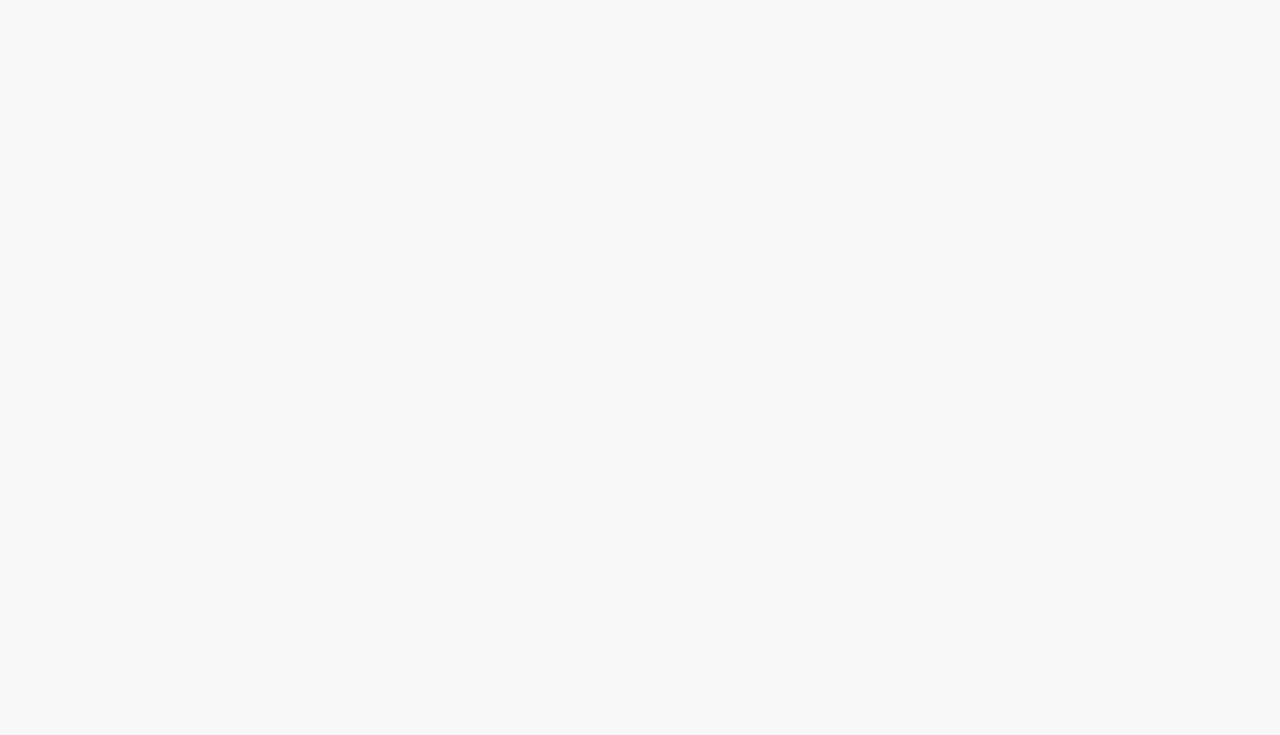
==== commit 765d4d7b: "Fix privacy footer link" ====
--- a/index.html
+++ b/index.html
@@ -15,7 +15,7 @@
   <link rel="stylesheet" href="css/media.css">
   <script>window.console = window.console || function(t) {};</script>
 </head>
-<body>
+<body>          
   <div class="overlay"></div>
   <div class="preloader">
     <div class="preloader__top"></div>
@@ -83,7 +83,7 @@
     </div>
   </header>
   
-  <main class="main"  data-scroll-speed="10" data-scroll-container="" id="top">
+  <main class="main main-page" data-scroll-speed="10" data-scroll-container="" id="top">
     <div class="main__dots" data-scroll data-scroll-sticky data-scroll-target="#top">
       <ul class="main__dots_list">
         <li><a data-scroll-to href="#future__dot" id="future__dots"><span>FUTURE</span></a></li>
@@ -548,7 +548,7 @@
               <div class="public__slider swiper-container loading">
                 <ul class="public__list swiper-wrapper">
                   <li class="public__item swiper-slide">
-                    <div class="public__height">
+                    <a href="article.html" class="public__height">
                       <div class="public__top">
                         <ul class="public__tags">
                           <li class="public__tag">#animation</li>
@@ -560,10 +560,11 @@
                       <div class="public__bottom">
                         <p class="public__date">20.03.2023</p>
                       </div>
-                    </div>
+                    </a>
                   </li>
+                  
                   <li class="public__item swiper-slide">
-                    <div class="public__height">
+                    <a href="article.html" class="public__height">
                       <div class="public__top">
                         <ul class="public__tags">
                           <li class="public__tag">#animation</li>
@@ -575,10 +576,11 @@
                       <div class="public__bottom">
                         <p class="public__date">20.03.2023</p>
                       </div>
-                    </div>
+                    </a>
                   </li>
+                  
                   <li class="public__item swiper-slide">
-                    <div class="public__height">
+                    <a href="article.html" class="public__height">
                       <div class="public__top">
                         <ul class="public__tags">
                           <li class="public__tag">#animation</li>
@@ -590,10 +592,11 @@
                       <div class="public__bottom">
                         <p class="public__date">20.03.2023</p>
                       </div>
-                    </div>
+                    </a>
                   </li>
+                  
                   <li class="public__item swiper-slide">
-                    <div class="public__height">
+                    <a href="article.html" class="public__height">
                       <div class="public__top">
                         <ul class="public__tags">
                           <li class="public__tag">#animation</li>
@@ -605,10 +608,11 @@
                       <div class="public__bottom">
                         <p class="public__date">20.03.2023</p>
                       </div>
-                    </div>
+                    </a>
                   </li>
+                  
                   <li class="public__item swiper-slide">
-                    <div class="public__height">
+                    <a href="article.html" class="public__height">
                       <div class="public__top">
                         <ul class="public__tags">
                           <li class="public__tag">#animation</li>
@@ -620,10 +624,11 @@
                       <div class="public__bottom">
                         <p class="public__date">20.03.2023</p>
                       </div>
-                    </div>
+                    </a>
                   </li>
+                  
                   <li class="public__item swiper-slide">
-                    <div class="public__height">
+                    <a href="article.html" class="public__height">
                       <div class="public__top">
                         <ul class="public__tags">
                           <li class="public__tag">#animation</li>
@@ -635,7 +640,7 @@
                       <div class="public__bottom">
                         <p class="public__date">20.03.2023</p>
                       </div>
-                    </div>
+                    </a>
                   </li>
                 </ul>
               </div>
@@ -726,7 +731,7 @@
   
         <div class="footer__privacy">
           <p class="privacy-policy">
-            <a href="policy.html">Privacy policy</a>
+            <a href="privacy.html">Privacy policy</a>
           </p>
   
           <button data-scroll-to href="#top" class="button__project footer__to-top">
--- a/css/variables.css
+++ b/css/variables.css
@@ -20,4 +20,5 @@
   --text-clr: #f8f8f8;
   --border-clr: #424242;
   --gray-border: #424242;
+  --border-1: 1px solid var(--border-clr);
 }
--- a/css/typography.css
+++ b/css/typography.css
@@ -11,7 +11,7 @@
 }
 
 h1 {
-  font-size: 110px;
+  font-size: 28px;
 }
 
 h2 {
@@ -77,8 +77,26 @@
   }
 }
 
+@media (min-width: 640px) {
+  h1 {
+    font-size: 55px;
+  }
+}
+
 @media (min-width: 960px) {
   h2 {
     font-size: 80px;
   }
 }
+
+@media (min-width: 1200px) {
+  h1 {
+    font-size: 78px;
+  }
+}
+
+@media (min-width: 1920px) {
+  h1 {
+    font-size: 110px;
+  }
+}
--- a/css/style.css
+++ b/css/style.css
@@ -36,11 +36,16 @@
   display: -webkit-box;
   display: -ms-flexbox;
   display: flex;
-  min-height: 100%;
   -webkit-box-orient: vertical;
   -webkit-box-direction: normal;
   -ms-flex-direction: column;
   flex-direction: column;
+  padding-top: 77px;
+  min-height: 100%;
+}
+
+.page-title {
+  margin-bottom: 30px;
 }
 
 input:-webkit-autofill,
@@ -2713,31 +2718,29 @@
   -webkit-transition-delay: 0.6s;
   transition-delay: 0.6s;
 }
-
 /* end digital */
 
 /* start breadcrumbs */
-
 .breadcrumbs__list {
   display: -webkit-box;
   display: -ms-flexbox;
   display: flex;
   -ms-flex-wrap: wrap;
   flex-wrap: wrap;
+  row-gap: 15px;
+  margin: 15px 0;
 }
 
 .breadcrumbs__item:not(:last-child):after {
   content: "/";
   margin: 0 10px;
-  font-size: 12px;
-  font-weight: 300;
-  line-height: 14px;
-}
-
-.breadcrumbs__item, .breadcrumbs__link {
-  font-size: 12px;
-  font-weight: 300;
-  line-height: 19px;
+}
+
+.breadcrumbs__item,
+.breadcrumbs__link {
+  display: inline-flex;
+  align-items: center;
+  font-size: 10px;
   color: var(--text-clr);
 }
 
@@ -2759,11 +2762,30 @@
   -webkit-transform: translateY(0);
   transform: translateY(0);
 }
-
 /* end breadcrumbs */
 
+.tag-list {
+  display: flex;
+  flex-wrap: wrap;
+  gap: 10px;
+  margin: 15px 0;
+}
+
+.tag-list__name {
+  display: flex;
+  align-items: center;
+  justify-content: center;
+  width: 90px;
+  height: 30px;
+  font-size: 12px;
+  font-weight: 500;
+  background: var(--purple);
+  color: #fff;
+  text-transform: uppercase;
+  clip-path: polygon(100% 0, 100% calc(100% - 11px), calc(100% - 8px) 100%, 0 100%, 0 0);
+}
+
 /* start accordion */
-
 .accordion__button {
   display: -webkit-box;
   display: -ms-flexbox;
@@ -2939,8 +2961,11 @@
 /* end accordion */
 
 /* start footer */
+.main-page .footer {
+  padding-top: 76px;
+}
+
 .footer {
-  padding-top: 76px;
   padding-bottom: 7px;
   -webkit-box-flex: 0;
   -ms-flex: 0 0 auto;
@@ -4253,7 +4278,8 @@
   transition-delay: 0.6s;
 }
 
-.public__height, .public__info {
+.public__height,
+.public__info {
   display: -webkit-box;
   display: -ms-flexbox;
   display: flex;
@@ -4289,6 +4315,12 @@
   -ms-flex-pack: justify;
   justify-content: space-between;
   gap: 35px;
+  transition: background-color .2s ease;
+}
+
+.public__height:hover {
+  color: inherit;
+  background: #e9e9e9;
 }
 
 .public__top {
@@ -5285,4 +5317,51 @@
   background-color: var(--bg-clr);
 }
 
-/* end technologies */+/* end technologies */
+
+/* Article */
+.article {
+  margin-bottom: 25px;
+}
+
+.article__image {
+  margin-bottom: 15px;
+  height: 240px;
+  border-radius: 5px;
+  overflow: hidden;
+}
+
+.article__image img {
+  width: 100%;
+  height: 100%;
+  object-fit: cover;
+}
+
+.article__description {
+  margin-bottom: 30px;
+}
+
+.article__description p {
+  margin-bottom: 15px;
+}
+
+.privacy-page {
+  margin-top: 30px;
+}
+
+.rules-list__title,
+.rules-list {
+  margin-bottom: 30px;
+}
+
+.rules-list__title {
+  word-break: break-word;
+}
+
+.rules-list__desc a {
+  color: var(--purple);
+}
+
+.rules-list__item:not(:last-child) {
+  margin-bottom: 45px;
+}
--- a/css/media.css
+++ b/css/media.css
@@ -52,6 +52,32 @@
   .header__nav_link span {
     padding-right: 70px;
     padding-left: 17px;
+  }
+
+  .breadcrumbs__list {
+    margin: 45px 0 30px;
+  }
+
+  .breadcrumbs__item:not(:last-child):after {
+    margin-left: 30px;
+    margin-right: 30px;
+  }
+
+  .tag-list {
+    margin: 30px 0;
+  }
+
+  .article {
+    margin-bottom: 55px;
+  }
+
+  .article__image {
+    height: 320px;
+    margin-bottom: 50px;
+  }
+
+  .article__description p {
+    margin-bottom: 50px;
   }
 
   .footer__privacy {
@@ -85,6 +111,10 @@
   .header__nav_bottom {
     padding-left: 75px;
     padding-right: 75px;
+  }
+
+  .article__image {
+    height: 440px;
   }
 
   .footer-navigation-grid {
@@ -200,6 +230,10 @@
     justify-content: flex-end;
   }
 
+  .article__image {
+    height: 700px;
+  }
+
   .say__bottom {
     display: -webkit-box;
     display: -ms-flexbox;
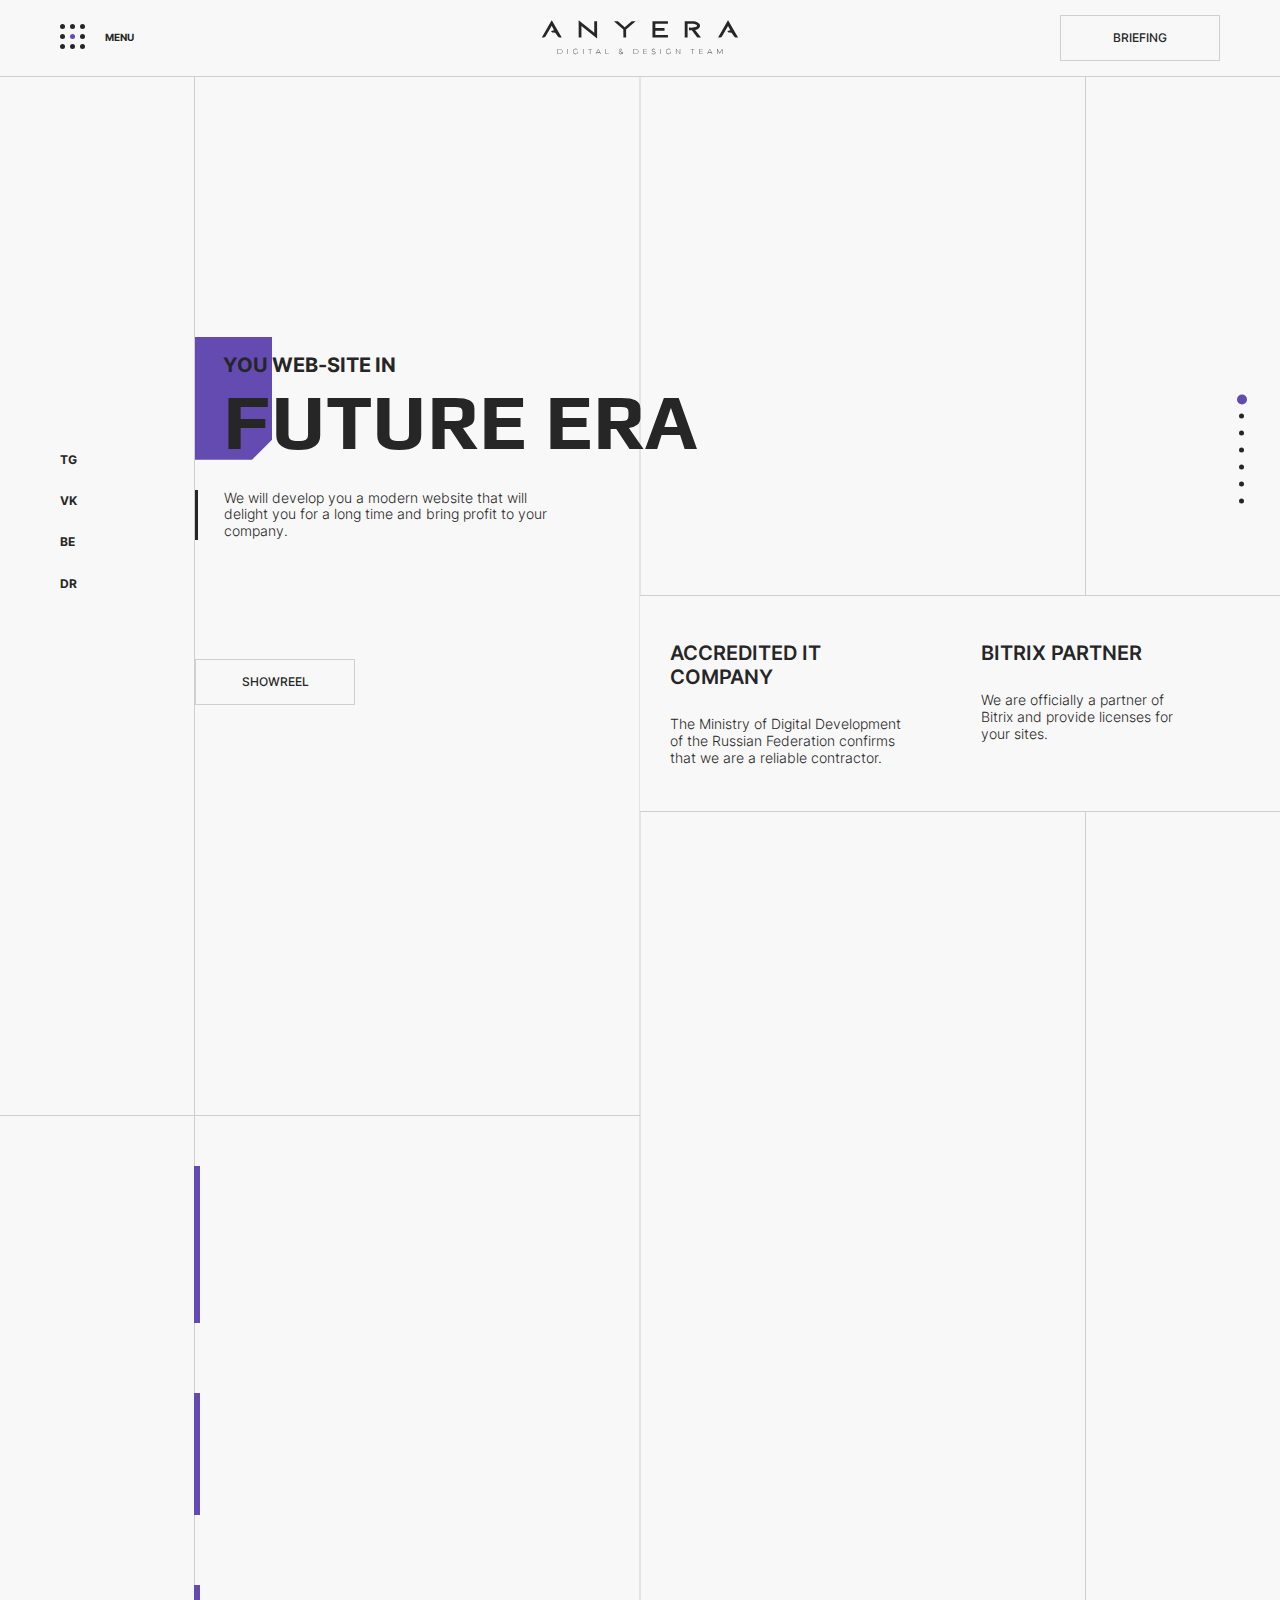
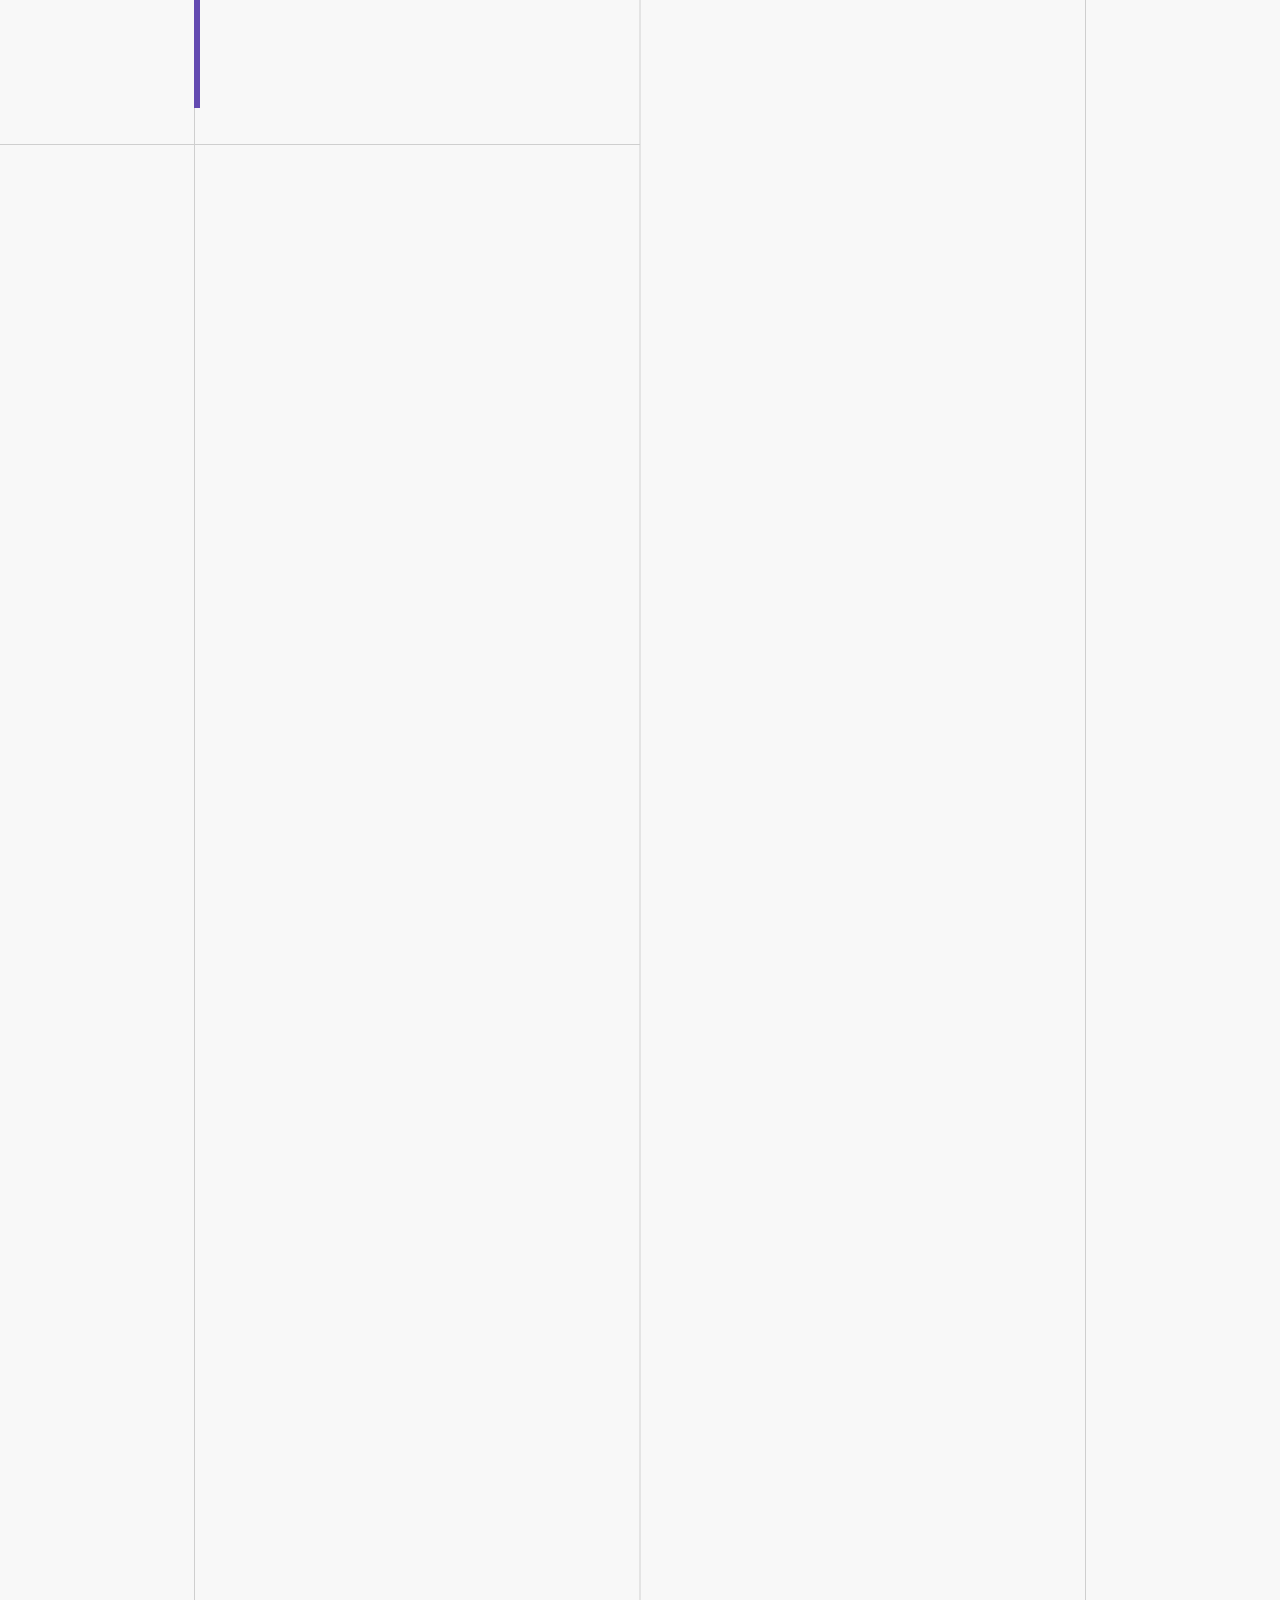
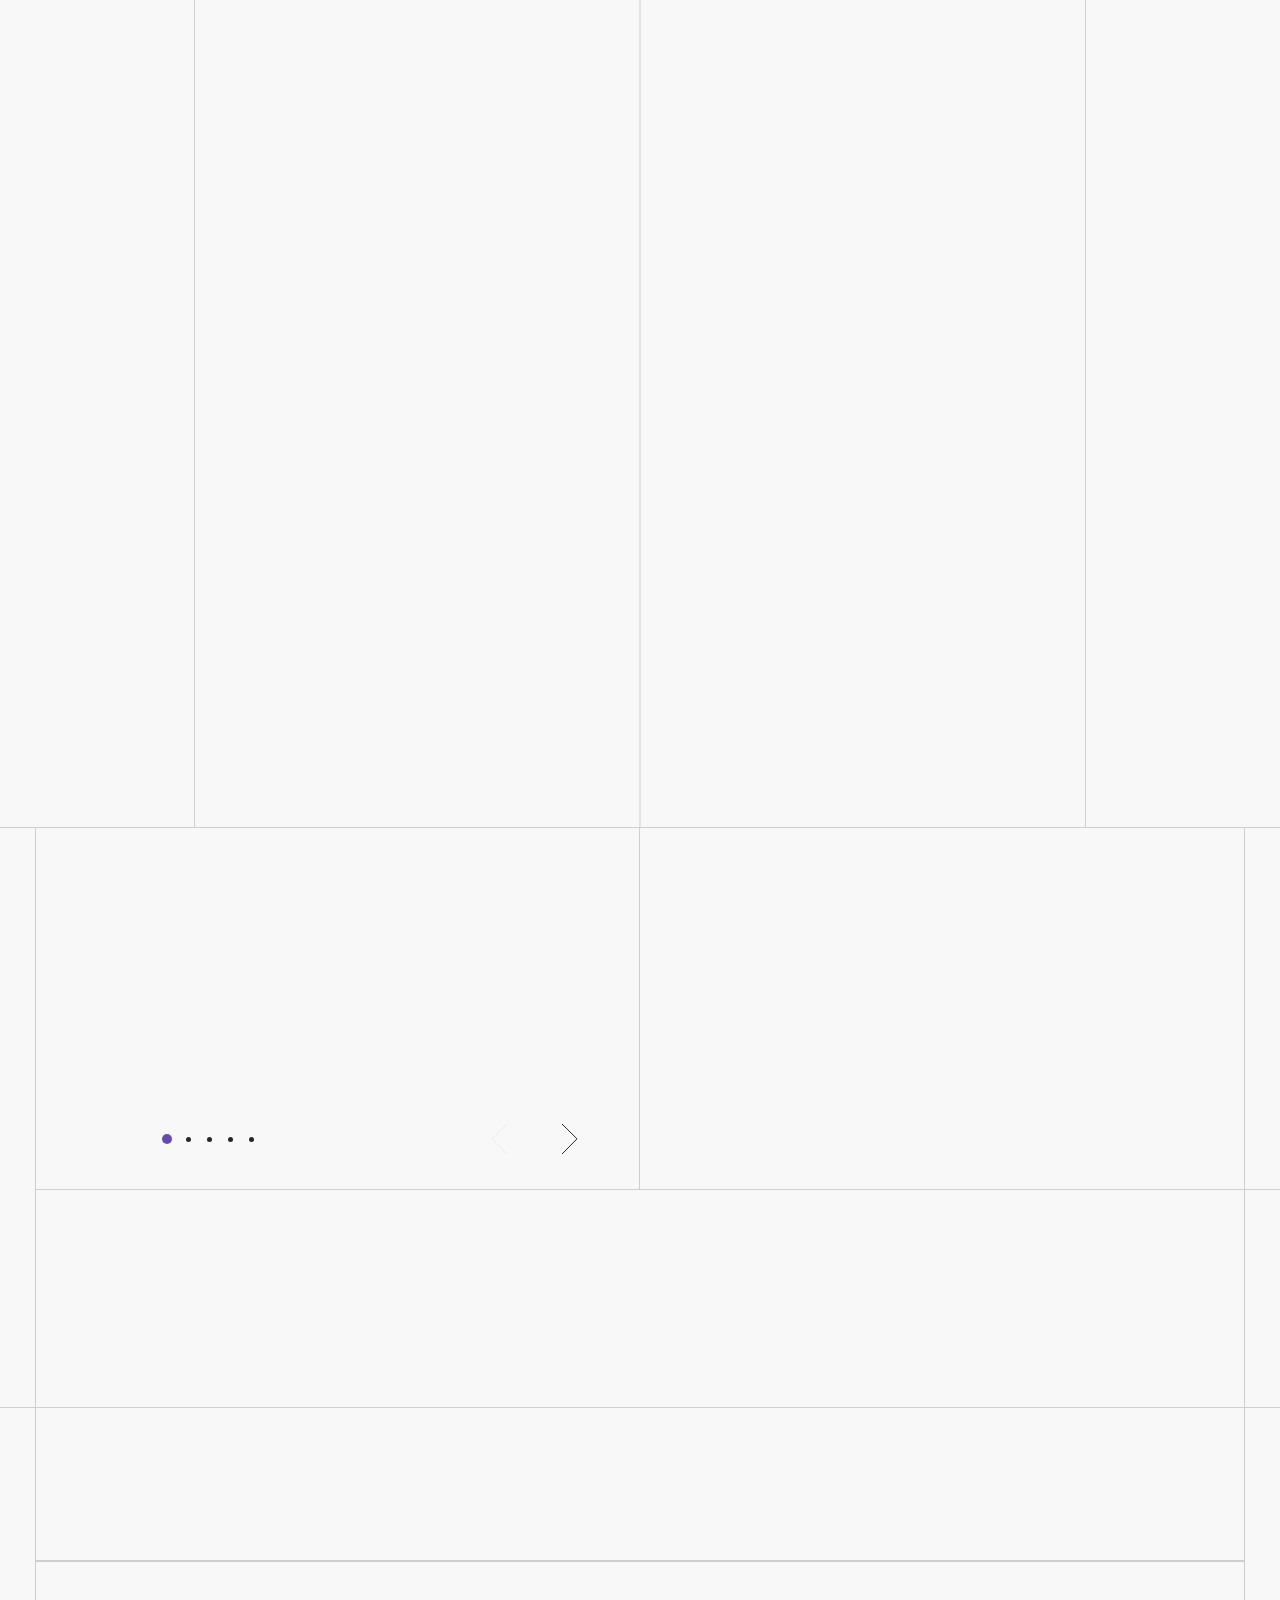
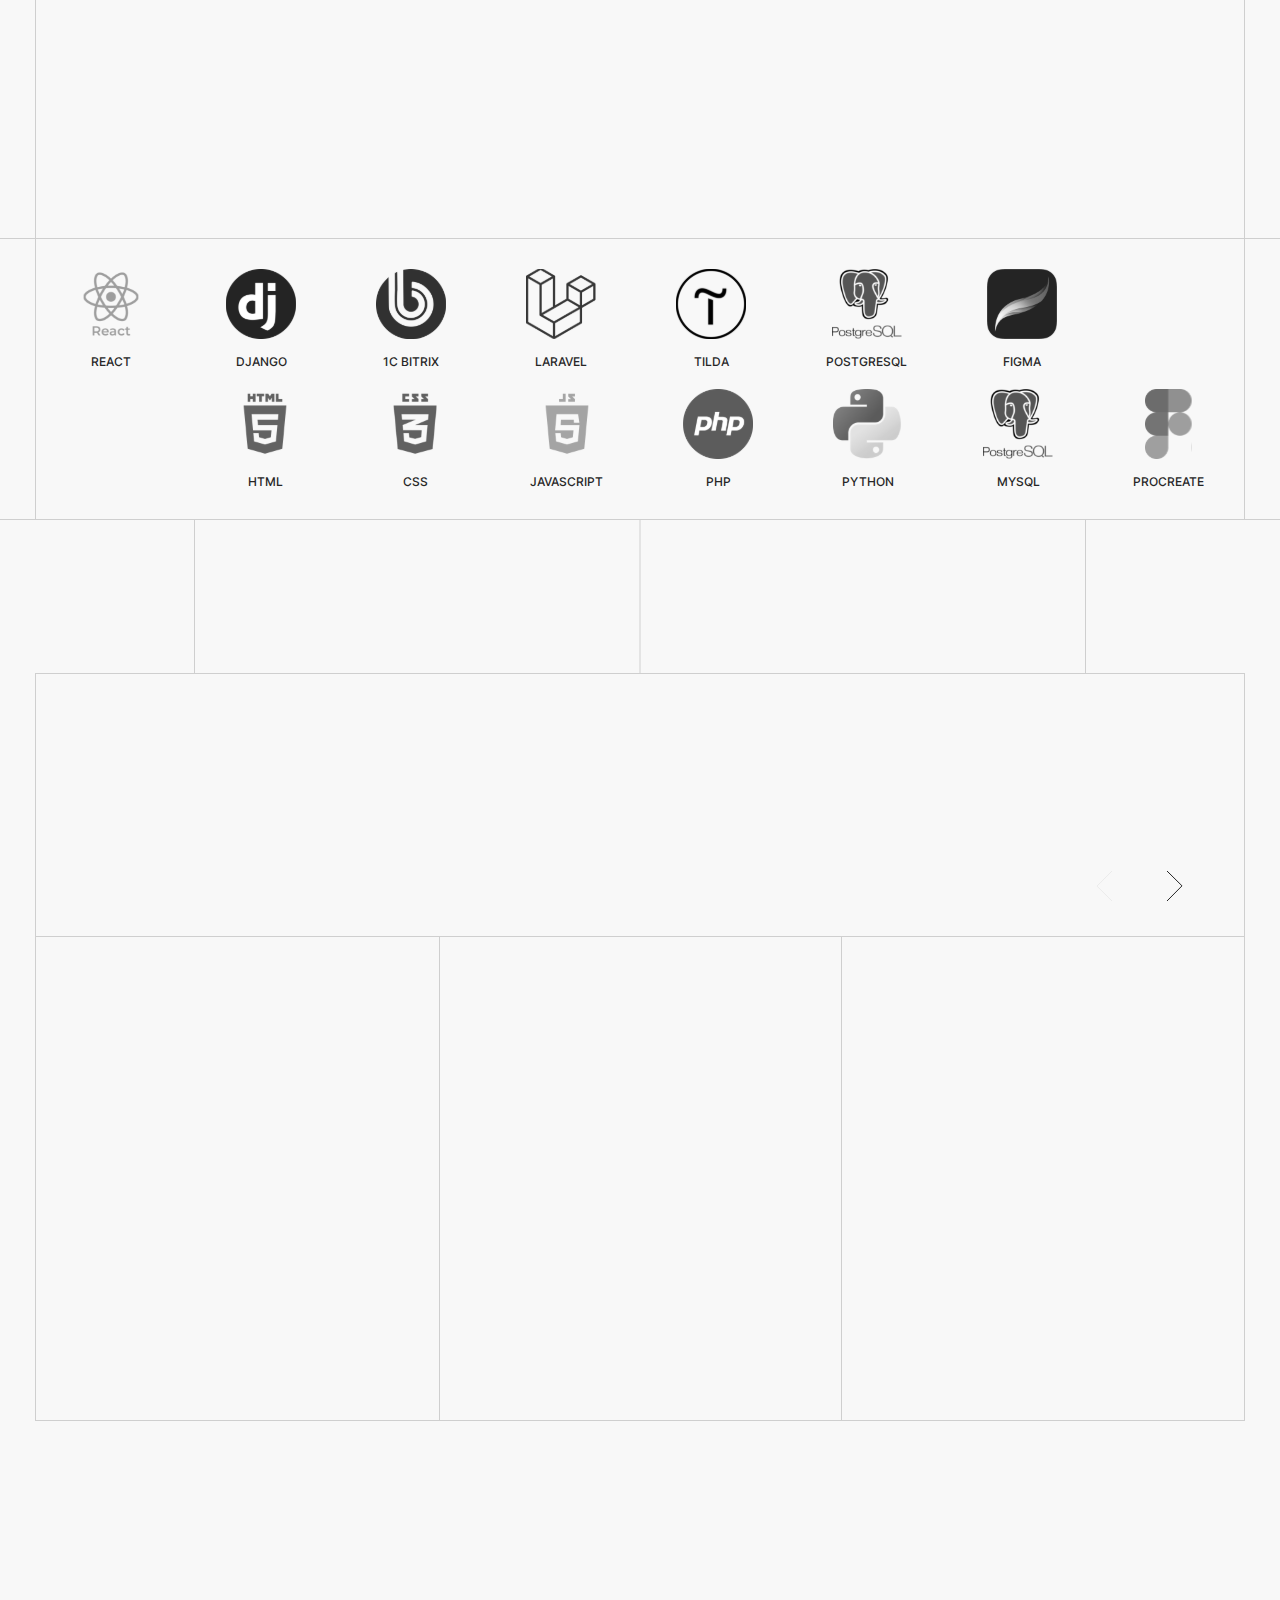
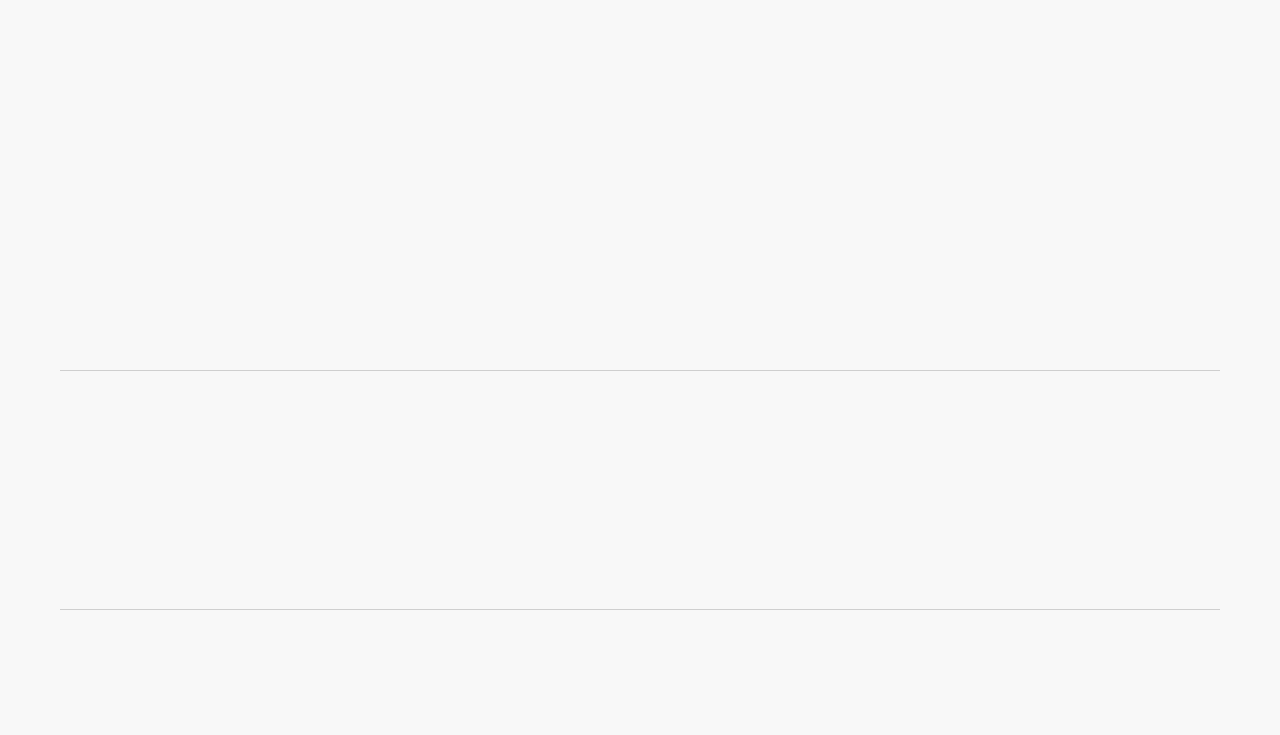
==== commit c6e90fca: "fix space" ====
--- a/index.html
+++ b/index.html
@@ -15,7 +15,7 @@
   <link rel="stylesheet" href="css/media.css">
   <script>window.console = window.console || function(t) {};</script>
 </head>
-<body>          
+<body>
   <div class="overlay"></div>
   <div class="preloader">
     <div class="preloader__top"></div>
